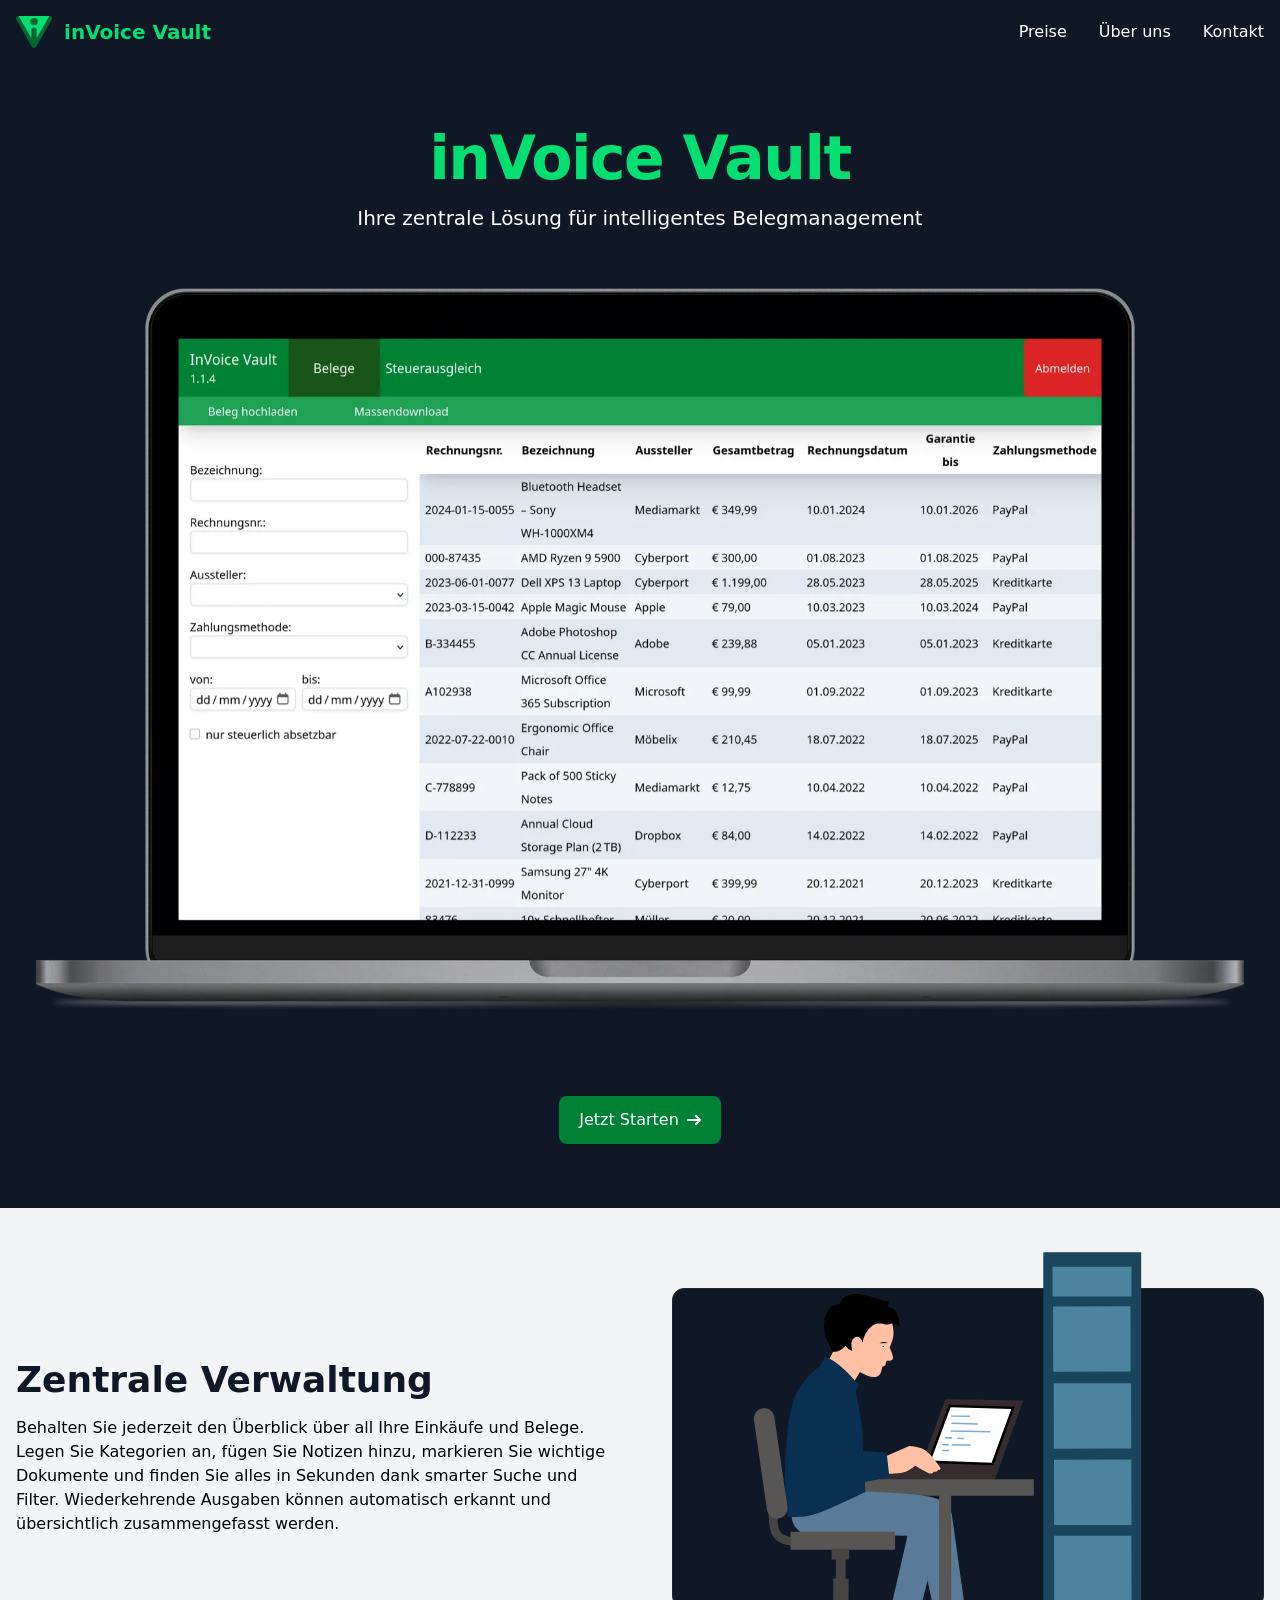
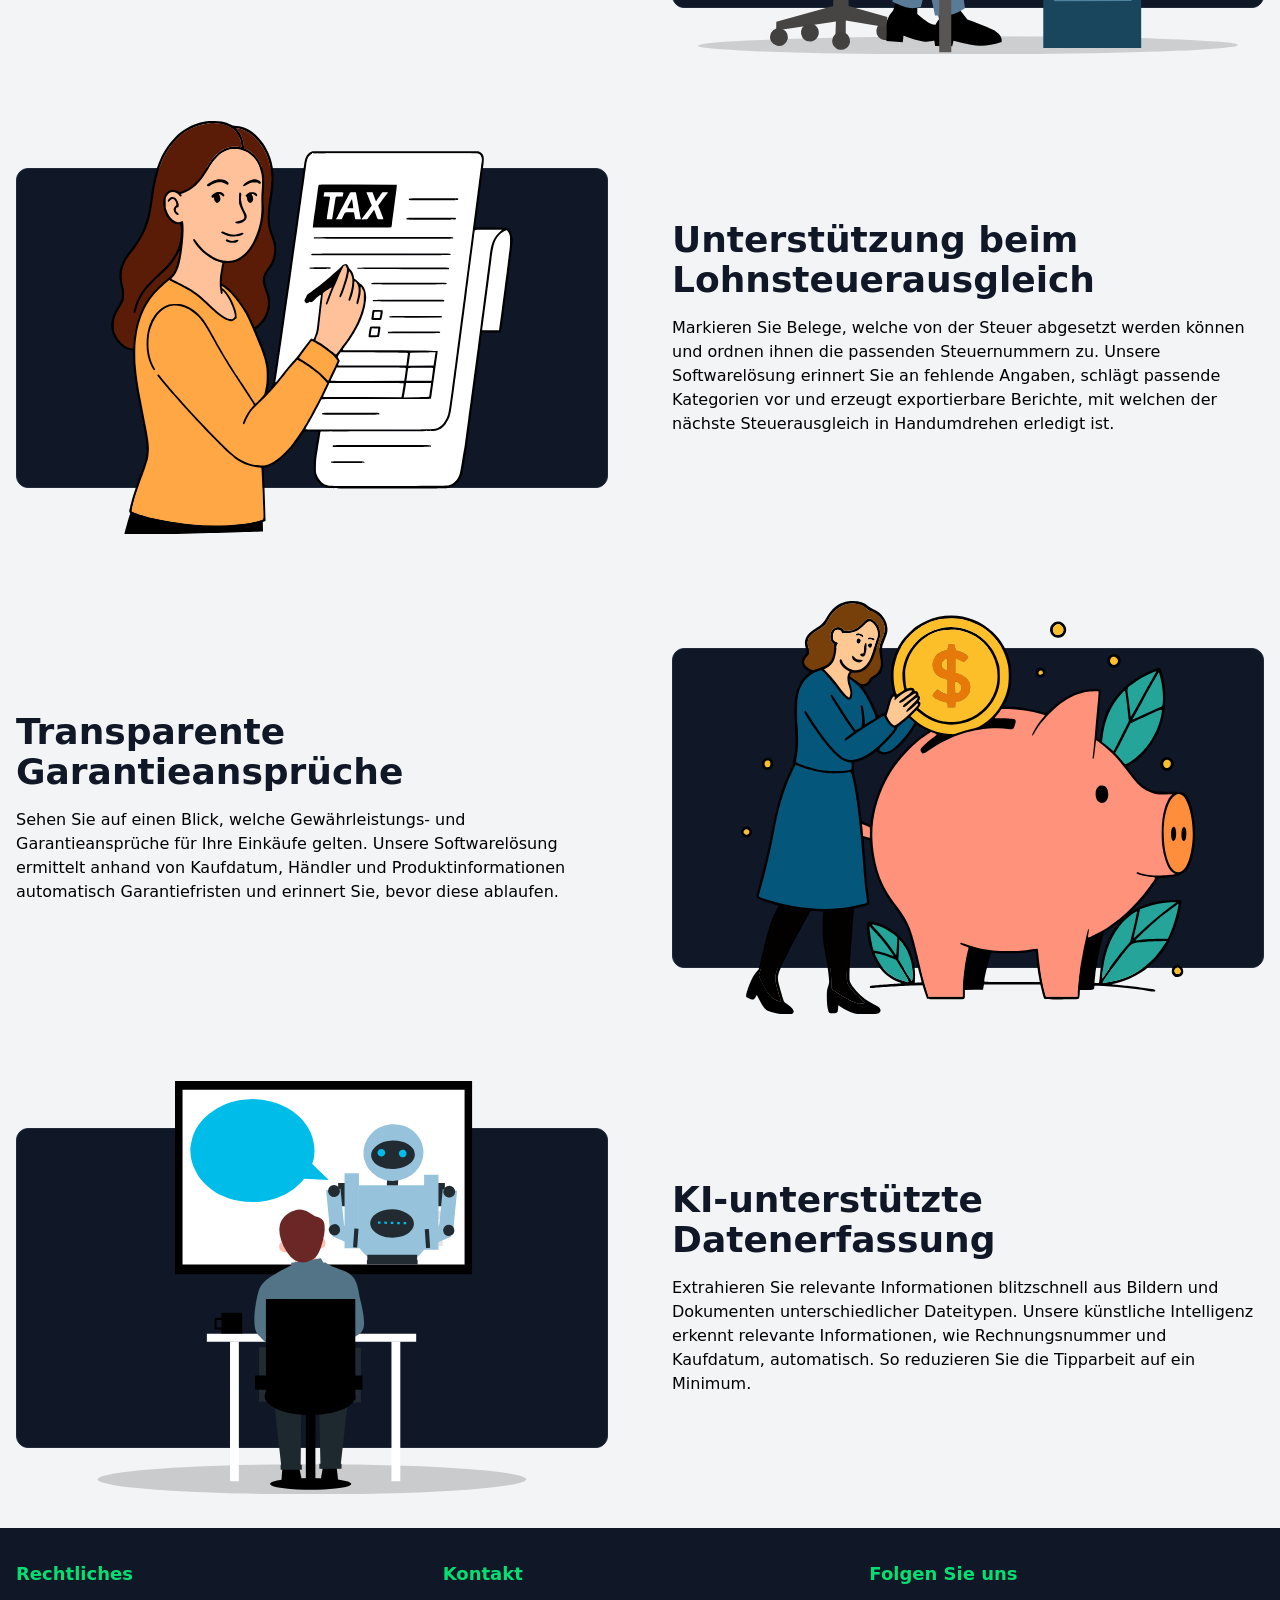
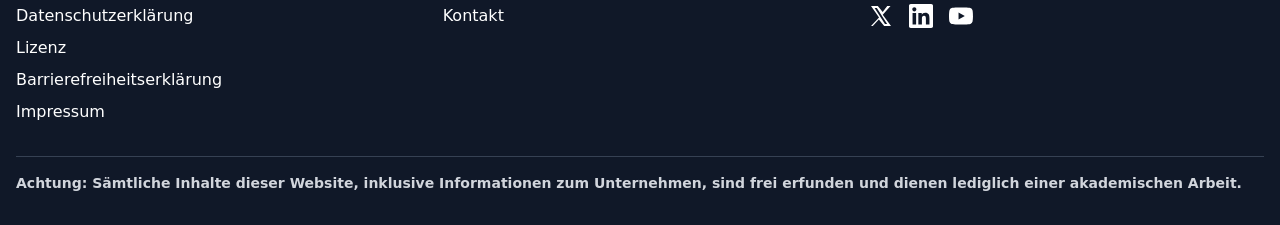
==== index.html @ 344c6987 "initial commit" ====
<!DOCTYPE html><html lang="de" data-astro-cid-sckkx6r4> <head><meta charset="UTF-8"><meta name="viewport" content="width=device-width"><link rel="icon" type="image/svg+xml" href="/favicon.svg"><meta name="generator" content="Astro v5.16.3"><title>InVoice Vault - Intelligenter Belegmanager</title><link rel="stylesheet" href="/_astro/checkout-successful.BEvYBNXN.css"></head> <body class="bg-gray-900" data-astro-cid-sckkx6r4> <header class="bg-gray-900 text-white sticky top-0 z-10 w-full"> <div class="mx-auto max-w-screen-xl px-4 py-4"> <nav class="flex items-center justify-between relative"> <a href="/" class="flex items-center space-x-3"> <img src="/_astro/logo.DKJDBMwz.svg" alt="Logo von InVoice Vault" class="h-8 w-auto"> <span class="sr-only">Startseite</span> <span class="text-green-400 font-bold text-xl">inVoice Vault</span> </a> <ul class="hidden md:flex items-center space-x-8"> <li> <a class="relative text-white transition-colors duration-300
          after:content-[''] after:absolute after:w-0 after:h-0.5 after:-bottom-0.5
          after:left-0 after:bg-green-500 after:transition-all after:duration-300
          hover:after:w-full focus:after:w-full" href="/pricing"> Preise </a> </li> <li> <a class="relative text-white transition-colors duration-300
          after:content-[''] after:absolute after:w-0 after:h-0.5 after:-bottom-0.5
          after:left-0 after:bg-green-500 after:transition-all after:duration-300
          hover:after:w-full focus:after:w-full" href="/about"> Über uns </a> </li> <li> <a class="relative text-white transition-colors duration-300
          after:content-[''] after:absolute after:w-0 after:h-0.5 after:-bottom-0.5
          after:left-0 after:bg-green-500 after:transition-all after:duration-300
          hover:after:w-full focus:after:w-full" href="/contact"> Kontakt </a> </li> </ul> <div class="md:hidden"> <details> <summary class="list-none bg-gray-950 cursor-pointer select-none rounded border border-gray-700 px-3 py-2 text-sm">
Menü
</summary> <ul class="absolute right-0 mt-2 w-full rounded border border-gray-700 bg-gray-800 p-2 shadow-lg"> <li><a href="/pricing" class="block rounded px-3 py-4 hover:bg-gray-700">Preise</a></li> <li><a href="/about" class="block rounded px-3 py-4 hover:bg-gray-700">Über uns</a></li> <li><a href="/contact" class="block rounded px-3 py-4 hover:bg-gray-700">Kontakt</a></li> </ul> </details> </div> </nav> </div> </header> <main data-astro-cid-sckkx6r4>  <section class="bg-gray-900"> <div class="py-8 px-4 mx-auto max-w-screen-xl text-center lg:py-16"> <header> <h1 class="mb-4 text-6xl font-extrabold tracking-tight leading-none text-green-400">
inVoice Vault
</h1> <small class="mb-8 text-lg font-normal text-white lg:text-xl sm:px-16 lg:px-48">
Ihre zentrale Lösung für intelligentes Belegmanagement
</small> </header> <div> <img src="/_astro/invoice_vault_mock.RBiTTMCY_22cE6R.webp" style="animation-fill-mode: forwards" alt="Notebook, auf dem die InVoice Vault Applikation ausgeführt wird" loading="lazy" decoding="async" fetchpriority="auto" width="1920" height="1221" class="mt-[30px] animate-[fadeInUpwards_1s_ease-out]"> </div> <div class="flex flex-col space-y-4 sm:flex-row sm:justify-center sm:space-y-0 sm:space-x-4 mt-10"> <a href="/pricing" class="flex justify-center items-center py-3 px-5 text-base font-medium text-center text-white rounded-lg bg-green-700 hover:bg-green-800 focus:ring-4 focus:ring-green-900"> Jetzt Starten <svg class="w-3.5 h-3.5 ml-2" aria-hidden="true" xmlns="http://www.w3.org/2000/svg" fill="none" viewBox="0 0 14 10"> <path stroke="currentColor" stroke-linecap="round" stroke-linejoin="round" stroke-width="2" d="M1 5h12m0 0L9 1m4 4L9 9"></path> </svg> </a> </div> </div> </section> <section id="verwaltung" class="bg-gray-100 bg-whiteborder-gray-800"> <div class="py-10 lg:py-20 px-4 mx-auto max-w-screen-xl"> <div class="grid gap-16 md:grid-cols-2 items-center"> <div> <h2 class="text-3xl md:text-4xl font-extrabold text-gray-900">Zentrale Verwaltung</h2> <p class="mt-4"> 
Behalten Sie jederzeit den Überblick über all Ihre Einkäufe und Belege. Legen Sie Kategorien an,
    fügen Sie Notizen hinzu, markieren Sie wichtige Dokumente und finden Sie alles in Sekunden dank
    smarter Suche und Filter. Wiederkehrende Ausgaben können automatisch erkannt und übersichtlich
    zusammengefasst werden.
  </p> </div> <div class="order-2 min-h-64 h-64 md:h-80 bg-gray-900 rounded-xl flex items-center justify-center border border-gray-800 relative md:order-1"> <svg width="794.04126" height="607.61841" viewBox="-32 634 794.04126 607.61841" id="svg47" sodipodi:docname="working_wo-bg.svg" inkscape:version="1.4.2 (ebf0e940d0, 2025-05-08)" xmlns:inkscape="http://www.inkscape.org/namespaces/inkscape" xmlns:sodipodi="http://sodipodi.sourceforge.net/DTD/sodipodi-0.dtd" xmlns:svg="http://www.w3.org/2000/svg" class="absolute h-[130%] max-w-full" slot="svg" aria-hidden="true">
  <defs id="defs47" />
  <sodipodi:namedview id="namedview47" pagecolor="#ffffff" bordercolor="#000000" borderopacity="0.25" inkscape:showpageshadow="2" inkscape:pageopacity="0.0" inkscape:pagecheckerboard="0" inkscape:deskcolor="#d1d1d1" inkscape:zoom="0.7210591" inkscape:cx="307.88045" inkscape:cy="574.84886" inkscape:window-width="2560" inkscape:window-height="1362" inkscape:window-x="0" inkscape:window-y="0" inkscape:window-maximized="1" inkscape:current-layer="svg47" />
  <g fill-opacity="0.15294" id="g2" transform="translate(-198.38872,-97.77)">
    <path d="m 960.43,1325.6 -3.6211,1.8079 q 0.2013,0.6725 -28.198,3.4283 -13.075,1.067 -31.051,2.033 -35.952,1.9318 -91.508,3.4593 -55.94,1.527 -120.71,2.2992 -32.386,0.3862 -66.979,0.5837 -15.917,0.2167 -108.75,0.1681 -72.351,-0.2846 -131.83,-1.243 l -28.933,-0.5214 q -28.128,-0.5633 -53.037,-1.2951 -24.909,-0.7318 -46.599,-1.6321 -96.854,-4.3665 -80.449,-9.2404 7.2099,-2.4255 35.705,-4.5052 14.248,-1.0399 33.817,-1.9934 6.774,-0.5418 70.05,-2.6441 105.16,-3.1195 255.1,-3.4504 74.972,-0.039 138.75,0.65 31.889,0.3444 60.979,0.8707 16.294,0.1495 80.975,1.9883 24.893,0.7993 44.464,1.6995 13.111,0.3869 46.742,2.9275 23.18,2.103 25.075,4.6096" id="path2" />
  </g>
  <g fill="#434040" id="g3" transform="translate(-198.38872,-97.77)">
    <path d="m 454.96,1306 -0.23526,1.7705 q -0.11695,1.5015 -2.0755,4.907 -1.6816,2.2158 -3.4616,3.3665 -1.758,1.2336 -3.8402,1.7783 -1.0411,0.2725 -2.1632,0.3728 -2.8762,0.1 -3.5487,-0.087 -1.1498,-0.2241 -2.1993,-0.5998 -2.536,-1.0723 -2.9228,-1.4685 -1.7981,-1.2063 -3.195,-3.0188 -3.0011,-4.4759 -2.5603,-8.8819 0.23922,-2.4248 1.1422,-4.4379 0.45151,-1.0067 1.069,-1.9105 0.20498,-0.5163 2.2257,-2.4799 0.40595,-0.5125 2.8555,-1.9405 1.0043,-0.5053 2.0786,-0.8213 2.1486,-0.6323 4.5771,-0.5085 2.4724,0.2336 4.5272,1.1257 2.0302,1.0674 2.4906,1.4153 1.2158,0.9922 2.2659,2.1734 1.4453,1.8315 2.1926,3.861 0.29587,0.4763 0.72834,3.156 0.11187,1.0892 0.0493,2.2278" id="path3" />
  </g>
  <g fill="#474444" id="g4" transform="translate(-198.38872,-97.77)">
    <path d="m 366.61,1268 -84.926,23.366 -0.29693,12.864 87.899,-13.151 -0.73912,19.733 15.152,-0.302 0.0881,-21.106 59.333,10.036 1.8032,-15.129 -61.187,-17.116 -17.127,0.8042" id="path4" />
  </g>
  <path d="m 352.97128,1176.03 11.148,14.356 q 34.72,12.333 42.239,17.777 9.6411,6.272 8.1438,15.272 -19.48,6.0935 -31.484,5.4402 -11.6,0.01 -39.329,-7.3787 l -1.8302,8.1104 -25.131,-0.2615 -1.633,-10.221 q 0.2898,-10.577 0.69865,-13.441 0.7077,-9.6912 6.7014,-15.636 l -1.2132,-6.773 31.689,-7.2451" id="path5" />
  <path d="m 258.93128,1164.53 -3.9112,12.502 q -6.9286,7.0214 -8.8392,14.576 -0.61826,2.8054 -0.76559,5.968 -0.22666,3.9211 0.17114,11.591 l -0.6275,12.855 24.159,1.5988 1.1226,-9.2837 q 20.227,7.5159 28.897,8.2334 8.4805,1.3013 23.897,-2.2995 l -0.61296,-22.596 q -7.1789,1.5144 -13.012,-1.4412 -6.0196,-2.9827 -17.222,-12.664 l -1.699,-1.4365 0.0339,-11.346 -31.59,-6.2581" id="path6" />
  <g fill="#342c2e" id="g7" transform="translate(-198.38872,-97.77)">
    <path d="m 499.97,1047.7 30.153,-83.314 114.42,1.7559 -42.888,119.87 -106.33,3.8803 -71.122,-6.8571 75.768,-35.334" id="path7" />
  </g>
  <path d="m 305.30128,960.13 31.424,-85.262 97.164,2.906 q -15.741,42.9 -31.482,85.801 l -97.107,-3.4451" id="path8" />
  <g fill="#ffffff" id="g9" transform="translate(-198.38872,-97.77)">
    <path d="m 508.93,1054.5 28.866,-78.317 89.251,2.6693 -28.918,78.813 -89.199,-3.1648" id="path9" />
  </g>
  <g fill="#7ba9d4" id="g17" transform="translate(-198.38872,-97.77)">
    <path d="m 540.68,989.29 -1.0917,-1.3859 26.237,0.2017 c 0.6239,0.005 1.1259,0.5145 1.1211,1.1385 -0.005,0.62391 -0.5145,1.1259 -1.1386,1.1211 l -26.237,-0.20163 c -0.34313,-0.003 -0.6665,-0.16113 -0.8788,-0.43067 -0.2124,-0.26965 -0.29075,-0.6211 -0.21287,-0.9553 v -1.4e-4 c 0.14137,-0.60766 0.74877,-0.98572 1.3566,-0.84426 0.6078,0.1414 0.9857,0.7488 0.84424,1.3566 z" id="path10" />
    <path d="m 539.88,998.67 37.328,0.9496 c 0.6239,0.0159 1.1167,0.5344 1.1007,1.1582 -0.0158,0.6239 -0.53445,1.1167 -1.1581,1.1008 l -37.328,-0.9497 c -0.6238,-0.016 -1.1166,-0.5344 -1.1007,-1.1582 0.0159,-0.6238 0.5344,-1.1166 1.1582,-1.1007 z" id="path11" />
    <path d="m 539.46,1012 -0.5673,-2.0945 56.557,1.0294 c 0.62405,0.011 1.1205,0.5263 1.1092,1.1502 -0.0114,0.624 -0.52636,1.1206 -1.1502,1.1091 l -56.557,-1.0294 c -0.5026,-0.01 -0.9386,-0.3491 -1.07,-0.8342 -0.13147,-0.4852 0.0735,-0.9988 0.50267,-1.2604 0.533,-0.3246 1.2282,-0.1558 1.5528,0.3772 0.32471,0.5328 0.15589,1.228 -0.37705,1.5526 z" id="path12" />
    <path d="m 531.26,1022 h -1.5e-4 l -0.57175,-2.0945 8.0877,0.1166 c 0.6239,0.01 1.1225,0.5221 1.1134,1.146 -0.009,0.624 -0.52209,1.1225 -1.146,1.1135 l -8.0876,-0.1166 c -0.5033,-0.01 -0.94116,-0.3465 -1.0737,-0.8321 -0.1326,-0.4856 0.0721,-1.0004 0.5018,-1.2623 l 10e-5,-2e-4 c 0.53286,-0.3247 1.228,-0.156 1.5528,0.3767 0.32484,0.5329 0.15624,1.228 -0.37656,1.5529 z" id="path13" />
    <path d="m 549.02,1022.8 -0.5718,-2.0945 8.0877,0.1166 c 0.6239,0.01 1.1224,0.5221 1.1134,1.146 -0.009,0.624 -0.52206,1.1226 -1.146,1.1135 l -8.0877,-0.1166 c -0.5033,-0.01 -0.941,-0.3465 -1.0737,-0.8321 -0.1326,-0.4856 0.0721,-1.0004 0.50194,-1.2624 v -10e-5 c 0.53286,-0.3248 1.2281,-0.1562 1.5529,0.3767 0.3248,0.5328 0.1561,1.228 -0.3767,1.5529 z" id="path14" />
    <path d="m 527.05,1032.2 -0.5718,-2.0945 8.0876,0.1167 c 0.6239,0.01 1.1224,0.522 1.1134,1.146 -0.009,0.624 -0.52195,1.1224 -1.146,1.1135 l -8.0876,-0.1167 c -0.5033,-0.01 -0.94115,-0.3465 -1.0737,-0.8321 -0.13247,-0.4855 0.0721,-1.0004 0.50193,-1.2623 0.53284,-0.3248 1.228,-0.1562 1.5529,0.3767 0.3248,0.5328 0.1561,1.228 -0.3767,1.5527 z" id="path15" />
    <path d="m 541.49,1031.7 v 10e-5 l -1.0918,-1.3859 26.237,0.2016 c 0.62404,0 1.126,0.5145 1.1212,1.1385 -0.005,0.624 -0.51455,1.1259 -1.1386,1.1213 l -26.237,-0.2018 c -0.34315,0 -0.6665,-0.1611 -0.8789,-0.4307 -0.2123,-0.2696 -0.29067,-0.6209 -0.2129,-0.9553 v -10e-5 c 0.1415,-0.6077 0.7489,-0.9857 1.3567,-0.8442 0.60765,0.1413 0.9857,0.7487 0.8442,1.3565 z" id="path16" />
    <path d="m 527.16,1040.7 -0.5719,-2.0945 8.0878,0.1166 c 0.6239,0.01 1.1224,0.5221 1.1134,1.1461 -0.009,0.6239 -0.5221,1.1223 -1.146,1.1134 l -8.0877,-0.1166 c -0.50343,-0.01 -0.94113,-0.3465 -1.0737,-0.8321 -0.13256,-0.4856 0.0721,-1.0004 0.50196,-1.2624 0.53274,-0.3248 1.228,-0.1562 1.5527,0.3768 0.3248,0.5327 0.15624,1.228 -0.3766,1.5527 z" id="path17" />
  </g>
  <g fill="#ffc0a4" id="g18" transform="translate(-198.38872,-97.77)">
    <path d="m 441.82,1048.5 35.248,-15.572 q 14.459,1.1698 20.296,4.6238 8.1097,4.4475 14.931,13.143 6.7879,8.4551 10.997,15.423 -1.1154,2.9902 -3.9206,1.8879 -0.7257,1.9756 -1.9171,2.3846 -1.0436,0.5119 -4.788,0.3781 -0.75079,2.2874 -2.0513,2.7517 -2.5298,0.6634 -6.4443,-1.2585 -3.8415,-1.5249 -18.312,-10.111 -10.368,8.2348 -17.982,9.9309 -7.1807,2.1281 -26.403,1.5419 l 0.34697,-25.123" id="path18" />
  </g>
  <path d="m 167.79128,800.17 -1.1023,-2.0798 q -10.153,-18.798 -12.013,-27.947 -2.6268,-10.955 0.0125,-22.373 2.7508,-10.554 6.6673,-14.454 3.979,-4.9037 15.39,-6.6164 0.58866,-6.3535 8.7499,-11.413 6.7507,-4.2709 18.532,-3.3912 12.476,1.3607 36.267,9.4286 l 8.2732,0.77673 -1.6074,7.9658 q 9.9073,3.3482 13.726,10.531 2.8983,6.1867 4.13,19.176 l -6.9886,-4.2798 -41.003,50.443 -49.033,-5.7674" id="path19" />
  <g fill="#ffc0a4" id="g20" transform="translate(-198.38872,-97.77)">
    <path d="m 394.57,940.76 10.047,-16.36 q 16.421,9.9248 25.224,6.3694 2.5075,-0.7613 4.3589,-3.5449 1.5654,-2.1373 3.272,-10.459 3.4027,-1.18 4.4028,-2.4256 0.72009,-1.044 0.47836,-2.8782 l 1.5581,-3.6907 q 7.4663,0.0968 8.4666,-1.8956 2.7258,-2.3419 -4.12,-17.426 4.9862,-11.925 5.4608,-17.865 0.83475,-5.9433 -1.5329,-17.783 -4.8674,1.8662 -7.3046,1.8598 -2.4309,0.0758 -6.2773,-1.4218 -4.6033,-0.28455 -7.3516,-0.0408 -5.1534,0.52883 -8.1615,2.649 -6.238,4.7002 -10.138,11.996 -3.9583,6.8934 -4.4125,13.219 -4.6083,-12.322 -12.931,-6.5204 -5.7667,3.5527 -2.4185,18.963 -6.6573,-2.7794 -9.7116,-7.7577 -5.5795,5.5928 -8.7009,7.0222 -3.0622,1.6734 -9.8501,2.2864 l -5.9196,11.464 35.56,34.239" id="path20" />
  </g>
  <g fill="#585654" id="g21" transform="translate(-198.38872,-97.77)">
    <path d="m 401.55,1081.8 258.49,8e-4 q 0,12.118 -10e-5,24.235 -129.25,5e-4 -258.49,10e-4 7e-5,-12.118 7e-5,-24.237" id="path21" />
  </g>
  <g fill="#434040" id="g24" transform="translate(-198.38872,-97.77)">
    <path d="m 298.7,1314.8 -0.2353,1.7708 q -1.2003,5.3193 -5.5372,8.2732 -4.3653,2.9494 -9.9574,1.9746 -5.3194,-1.2002 -8.2733,-5.5369 -0.94568,-1.4014 -1.5118,-3.0183 l -0.45654,-1.6541 q -0.35438,-1.6997 -0.24152,-3.5146 0.50281,-5.5603 4.4417,-9.0178 3.9388,-3.4578 9.5174,-3.2361 5.5603,0.5032 9.018,4.4419 3.4577,3.9389 3.2359,9.5173" id="path22" />
    <path d="m 344.09,1308.1 -0.2353,1.7708 q -0.26675,1.1821 -0.68835,2.2473 -1.1896,2.561 -1.6134,2.9328 -1.3079,1.7803 -3.2354,3.0933 -1.9401,1.3108 -4.1226,1.8464 -1.0912,0.2678 -2.243,0.3418 -2.9325,0.016 -3.5917,-0.2138 -2.3642,-0.5335 -4.2611,-1.6863 -0.94846,-0.5764 -1.7801,-1.3079 -1.9769,-1.9641 -2.2321,-2.5427 -2.9089,-4.646 -2.0558,-9.3965 0.39316,-2.3674 1.465,-4.3193 0.53595,-0.9761 1.2416,-1.8482 0.25785,-0.5107 2.4764,-2.3635 3.6632,-2.7102 8.6219,-2.5132 2.4712,0.2236 4.5272,1.1257 2.4791,1.2764 2.8502,1.7354 0.87223,0.7056 1.6406,1.5808 0.49773,0.387 1.8963,2.8079 0.4958,0.9968 0.8099,2.0744 0.62827,2.1556 0.5297,4.6348" id="path23" />
    <path d="m 390.02,1320.4 -0.2353,1.7708 q -0.3389,2.0415 -2.0755,4.907 -1.2915,1.8437 -3.4616,3.3664 -3.9556,2.7752 -9.5521,2.0645 -5.1742,-1.0091 -8.3171,-5.0872 -1.1886,-1.842 -1.4685,-2.6096 -0.46067,-1.0376 -0.7355,-2.0806 -0.54975,-2.0854 -0.35633,-4.1916 0.53827,-5.4556 4.437,-8.8284 4.047,-3.5488 9.5111,-3.2705 1.9657,0.1028 4.5272,1.126 2.2839,1.2006 2.5812,1.4909 1.3246,1.1123 2.1754,2.0974 3.2519,4.1209 2.9702,9.2449" id="path24" />
  </g>
  <g fill="#474444" id="g25" transform="translate(-198.38872,-97.77)">
    <path d="m 316.46,1173.5 v 2e-4 c 0,1.773 -0.74524,3.4639 -2.0536,4.6604 -1.3084,1.1961 -3.0593,1.7874 -4.8251,1.6292 -10.888,-0.9758 -26.922,-1.9055 -34.227,-16.611 -6.3825,-12.85 -5.1877,-35.961 -4.3311,-56.007 0.14893,-3.4843 3.0943,-6.1884 6.5787,-6.0393 3.4845,0.1489 6.1885,3.0943 6.0396,6.5784 -0.93458,21.873 -1.5308,40.679 3.0241,49.85 3.6331,7.3145 11.265,8.5049 24.043,9.6501 l -6.8786,6.2896 c 0,-3.4876 2.8273,-6.3149 6.315,-6.3149 3.4876,2e-4 6.3149,2.8273 6.3149,6.3149 z" id="path25" />
  </g>
  <g fill="#597b98" id="g26" transform="translate(-198.38872,-97.77)">
    <path d="m 558.94,1271.6 -1.2899,0.8791 q -8.1493,5.9043 -16.349,7.9058 -7.1068,1.9275 -26.347,1.6831 l -11.003,-51.306 -9.8462,39.031 q -10.711,2.6582 -17.861,1.1131 -6.8294,-1.0323 -24.076,-8.8457 l 22.297,-97.072 -155.11,-3.3023 q -16.991,-12.774 -14.755,-26.98 47.854,-9.1865 103.6,-34.9 52.278,1.8572 78.344,4.6887 27.864,3.3208 38.322,9.2595 11.658,5.0188 14.745,20.133 l 19.326,137.71" id="path26" />
  </g>
  <g fill="#093050" id="g27" transform="translate(-198.38872,-97.77)">
    <path d="m 412.68,1100.8 -0.83544,-14.713 36.003,-7.3828 -4.0667,-36.015 -34.776,-2.397 q -0.11188,-24.758 -2.0804,-39.6 -1.6272,-14.402 -8.7065,-48.13 l 4.7947,-8.6096 q -25.741,-32.07 -48.417,-42.153 l -8.2909,12.801 q -18.555,15.376 -28.449,29.563 -8.8254,13.251 -12.605,27.583 -6.3189,22.267 -9.015,60.379 -3.3014,49.413 -1.5666,75.813 1.1044,16.993 4.8149,29.277 11.803,0.5307 17.627,0.042 12.979,-0.5957 30.344,-7.2495 14.031,-5.0948 65.224,-29.21" id="path27" />
  </g>
  <path d="m 203.20128,958.03 v 2e-4 l -2e-5,3e-4 2e-5,-5e-4" id="path28" />
  <g fill="#585654" id="g29" transform="translate(-198.38872,-97.77)">
    <path d="m 302.67,1159.2 153.49,4e-4 q 0,13.125 0,26.25 -76.744,3e-4 -153.49,3e-4 0,-13.126 0,-26.251" id="path29" />
  </g>
  <g fill="#474444" id="g32" transform="translate(-198.38872,-97.77)">
    <path d="m 362.89,1183.9 12.909,-0.011 12.909,-0.011 q 0.007,8.0388 0.0133,16.078 l -25.817,0.021 -0.0133,-16.078" id="path30" />
    <path d="m 369.34,1197.6 14.239,0.026 q -0.0308,16.531 -0.0617,33.062 -7.1194,-0.013 -14.239,-0.026 0.0309,-16.531 0.0617,-33.062" id="path31" />
    <path d="m 365.35,1228 11.305,0.016 11.305,0.016 q -0.0382,28.085 -0.0764,56.17 -11.305,-0.015 -22.609,-0.03 0.0383,-28.086 0.0765,-56.172" id="path32" />
  </g>
  <path d="m 161.37128,1118.83 h 3e-5 -3e-5" id="path33" />
  <g fill="#585654" id="g34" transform="translate(-198.38872,-97.77)">
    <path d="m 279.01,992.89 v 2.4e-4 l -0.15776,-2.1835 19.146,131.78996 c 1.2058,8.3 -4.5451,16.006 -12.845,17.212 -8.3,1.2058 -16.006,-4.5452 -17.212,-12.845 l -19.146,-131.78996 c -0.10504,-0.72302 -0.15777,-1.4528 -0.15777,-2.1834 v -2.4e-4 c 0,-8.3872 6.7991,-15.186 15.186,-15.186 8.3872,0 15.186,6.7992 15.186,15.186 z" id="path34" />
  </g>
  <g fill="#19465c" id="g36" transform="translate(-198.38872,-97.77)">
    <path d="m 674.07,748.37 143.89,10e-4 q 0,290.82 -2.6e-4,581.64 -71.944,2e-4 -143.89,7e-4 0,-290.82 0,-581.64" id="path36" />
  </g>
  <g fill="#4c849f" id="g42" transform="translate(-198.38872,-97.77)">
    <path d="m 687.63,769.7 116.11,10e-4 q 0,21.738 0,43.477 -58.056,3.6e-4 -116.11,7.6e-4 0,-21.739 0,-43.479" id="path37" />
    <path d="m 688.52,827.9 113.71,-0.25463 q 0.1079,48.025 0.21604,96.05 -56.856,0.1284 -113.71,0.25685 -0.10806,-48.026 -0.21606,-96.053" id="path38" />
    <path d="m 689.37,940.98 113.71,-0.25467 0.21604,96.04997 -113.71,0.2571 -0.21607,-96.05297" id="path39" />
    <path d="m 689.8,1053.3 113.71,-0.2546 q 0.10803,48.025 0.21594,96.05 -56.856,0.1287 -113.71,0.2571 -0.10791,-48.026 -0.21596,-96.052" id="path40" />
    <path d="m 689.9,1165.1 113.71,-0.2547 0.21606,96.05 -113.71,0.2573 -0.21605,-96.053" id="path41" />
    <path d="m 550.48,731.77 v 2.4e-4 l 1.5e-4,2.6e-4 -1.5e-4,-2.6e-4 v -2.4e-4 2.4e-4 l 1.5e-4,2.6e-4 q -1.5e-4,-2.6e-4 -1.5e-4,-5e-4" id="path42" />
  </g>
  <g fill="#585654" id="g43" transform="translate(-198.38872,-97.77)">
    <path d="m 520.84,1100.1 17.76,-0.018 q 0.1232,118.01 0.24635,236.01 -8.8798,0.01 -17.76,0.019 -0.12317,-118.01 -0.24627,-236.01" id="path43" />
  </g>
  <path d="m 233.95128,784.35 0.65564,-0.23045 q 1.9792,-0.7162 3.845,-1.2248 0.61793,-0.16175 1.2101,-0.27771 l 0.58475,-0.10134 0.56897,-0.0726 0.5516,-0.041 0.53309,-0.007 0.51564,0.0241 0.5001,0.0529 q 0.49204,0.0674 0.9591,0.18113 1.1737,0.27207 3.092,1.1167 l -13.016,0.58032" id="path44" />
  <g fill="#ffffff" id="g46" transform="translate(-198.38872,-97.77)">
    <path d="m 434.83,886.06 0.0339,0.01 0.034,0.01 -0.0679,-0.0191" id="path45" />
    <path d="m 434.76,886.85 0.38009,-0.13965 q 0.76204,-0.28272 1.5034,-0.52245 0.74134,-0.2399 1.4346,-0.3794 1.0575,-0.2075 1.8765,-0.0714 0.9128,0.11326 2.4477,0.848 -1.166,0.68165 -1.869,0.9298 -0.55816,0.20827 -1.1743,0.27943 -0.38584,0.032 -0.48331,0.0249 -0.34196,-0.002 -0.70264,-0.0475 -1.2499,-0.16025 -3.413,-0.92175" id="path46" />
  </g>
  <path d="m 241.44128,789.19 -0.0477,0.14195 q -0.18412,0.41809 -0.58808,0.59155 -0.40625,0.1725 -0.85048,0.003 -0.41813,-0.18406 -0.59144,-0.58801 -0.0554,-0.13035 -0.076,-0.27235 l -0.011,-0.1434 q -0.002,-0.1454 0.0366,-0.29274 0.1305,-0.44922 0.5098,-0.67041 0.37933,-0.22105 0.83456,-0.11341 0.4491,0.1305 0.67023,0.50976 0.22116,0.3794 0.11346,0.8345" id="path47" />
</svg> </div> </div> </div> </section> <section id="lohnsteuerausgleich" class="bg-gray-100 bg-whiteborder-gray-800"> <div class="py-10 lg:py-20 px-4 mx-auto max-w-screen-xl"> <div class="grid gap-16 md:grid-cols-2 items-center"> <div> <h2 class="text-3xl md:text-4xl font-extrabold text-gray-900">Unterstützung beim Lohnsteuerausgleich</h2> <p class="mt-4"> 
Markieren Sie Belege, welche von der Steuer abgesetzt werden können und ordnen ihnen die passenden Steuernummern zu. Unsere Softwarelösung
    erinnert Sie an fehlende Angaben, schlägt passende Kategorien vor und erzeugt exportierbare Berichte,
    mit welchen der nächste Steuerausgleich in Handumdrehen erledigt ist.
  </p> </div> <div class="order-2 min-h-64 h-64 md:h-80 bg-gray-900 rounded-xl flex items-center justify-center border border-gray-800 relative md:-order-1"> <svg width="851.8175" height="877.26239" viewBox="-30 479 851.8175 877.26239" id="svg48" sodipodi:docname="tax-declaration_wo-bg.svg" inkscape:version="1.4.2 (ebf0e940d0, 2025-05-08)" xmlns:inkscape="http://www.inkscape.org/namespaces/inkscape" xmlns:sodipodi="http://sodipodi.sourceforge.net/DTD/sodipodi-0.dtd" xmlns:svg="http://www.w3.org/2000/svg" class="absolute h-[130%] max-w-full" slot="svg" aria-hidden="true">
  <defs id="defs48" />
  <sodipodi:namedview id="namedview48" pagecolor="#ffffff" bordercolor="#000000" borderopacity="0.25" inkscape:showpageshadow="2" inkscape:pageopacity="0.0" inkscape:pagecheckerboard="0" inkscape:deskcolor="#d1d1d1" inkscape:zoom="0.36284926" inkscape:cx="1606.7278" inkscape:cy="-128.15239" inkscape:window-width="2560" inkscape:window-height="1362" inkscape:window-x="0" inkscape:window-y="0" inkscape:window-maximized="1" inkscape:current-layer="svg48" />
  <path d="m 175.46902,479.14296 c -4.1348,0.63116 -14.086,2.5242 -16.118,3.085 -5.8165,1.6825 -12.054,3.6456 -13.315,4.2063 -17.87,7.7807 -28.802,15.14 -41.415,27.966 -22.493997,22.779 -36.646997,51.793 -44.842997,91.88 -3.2223,15.839 -4.2728,22.006 -6.2337,36.092 -2.8013,20.043 -4.132,28.243 -6.1635,36.793 -1.7513,7.3586 -5.4643,19.903 -6.1651,20.604 -0.35034,0.42065 -0.63062,1.1214 -0.63056,1.6822 10e-5,1.1913 -1.0509,3.6441 -5.8155,13.456 -6.306,12.966 -12.963,23.198 -27.1869998,41.771 -4.6248,6.0272 -9.6698,14.017 -13.313,20.955 -0.63065,1.1213 -1.9619,4.2751 -2.9428,7.0084 -5.3948002,14.437 -5.3935002,27.122 -0.0652,49.757 1.8229,7.9191 2.0339,15.698 0.56274,21.235 -1.4012,5.0459 -3.1528002,8.7602 -9.3189002,19.063 -2.1722,3.6442 -4.6946,8.2 -5.5354,10.162 -0.91089,1.8925 -1.8918,3.9948 -2.1721,4.5555 -0.35037,0.6305 -0.84074,2.1725 -1.121,3.5043 -0.28017,1.3313 -0.77062,2.7332 -1.0509,3.1536 -0.84087,1.1213 -2.3118,9.3911 -2.5916,14.998 -0.27984,4.7657 1.1929,15.488 2.5948,18.291 0.28041,0.5605 1.6122,3.4338 2.874,6.3068 6.8694,15.207 22.9190002,28.661 35.674,29.991 l 4.5553,0.49 0.14066,5.2566 c 1.3353,38.89504 4.7718,65.03404 15.99,120.54004 1.1919,5.7466 2.454,12.404 4.207,22.075 0.63107,3.4341 1.6127,8.6902 2.1737,11.563 6.2403,32.097 6.8715,37.353 6.3825,52.911 -0.20953,6.938 -0.76956,13.876 -1.1899,15.418 -0.49042,1.542 -1.4712,4.9759 -2.2418,7.709 -1.4012,4.9058 -3.0125,9.9514 -4.0635,12.614 -0.28027,0.7713 -1.7516,4.6958 -3.1527,8.7608 -1.4013,4.0647 -2.8726,7.9895 -3.223,8.7602 -1.4013,3.2241 -13.171,38.406 -15.343,45.905 -0.8407,2.8735 -1.7514,6.0271 -2.1018,7.0083 -0.35028,0.9809 -0.84063,3.0134 -1.1208,4.5551 -0.28018,1.542 -0.7005,3.0835 -0.98077,3.5042 -0.35034,0.3506 -0.77067,2.2427 -1.0508,4.2051 -0.2801198,1.8923 -0.7704698,3.9948 -1.0507998,4.5554 -0.28025,0.5605 -0.70057,2.3828 -0.98072,3.9946 -0.35016,2.4529 -0.1398,3.2239 0.98154,4.2749 1.4017998,1.3313 1.4017998,1.9619 5.2e-4,5.396 -0.70066,1.6819 -4.2736,13.666 -6.5854,22.426 -0.63047,2.3128 -1.4712,5.1162 -1.82149999,6.3074 -0.35023,1.1218 -1.6112,6.0974 -2.80210001,11.003 -1.1208,4.9058 294.1904168,-4.9337 294.1904168,-4.9337 -0.21118,-9.1104 -0.49225,-16.96 -0.56244,-17.31 -0.49078,-2.1724 0.20996,-3.1536 2.7328,-3.9248 1.5418,-0.4908 2.9432,-1.1914 3.0834,-1.6121 0.4904,-1.5417 -3.4445,-108.48 -4.0754,-110.52 -0.49073,-1.4717 0.98089,-2.3828 4.9754,-2.9439 1.5419,-0.28 5.3261,-1.4719 8.4095,-2.7339 21.304,-8.5517 41.976,-28.597 66.501,-64.551 l 5.6058,-8.2 h 30.485 l -0.42023,3.0137 c -0.21002,1.6118 -0.63027,4.345 -1.0507,6.0969 -0.35015,1.7525 -1.1205,6.4478 -1.7508,10.513 -0.6305,4.0645 -1.5409,10.162 -2.1012,13.666 -4.4825,27.963 -4.6225,29.645 -4.2707,43.731 0.21133,11.213 0.49188,13.526 1.7536,16.609 5.6079,13.735 14.229,21.864 26.914,25.437 5.1863,1.4714 5.6068,1.4714 129.16,1.4594 123.55,-0.012 123.97,-0.012 129.16,-1.4838 5.4662,-1.5425 8.6898,-3.0848 12.754,-6.0984 7.2178,-5.4671 13.174,-14.648 15.696,-24.32 0.56044,-2.3127 2.3115,-12.264 3.9226,-22.075 1.5406,-9.8115 3.2916,-20.534 3.852,-23.828 0.56045,-3.2241 1.5408,-9.6714 2.101,-14.367 0.5603,-4.6257 1.5407,-11.914 2.101,-16.119 0.63013,-4.2747 1.5405,-11.493 2.1008,-16.119 0.56018,-4.6255 1.3304,-10.653 1.7507,-13.316 1.4005,-10.092 2.2409,-16.329 3.1512,-23.477 0.56025,-4.065 1.4706,-11.003 2.101,-15.418 0.63025,-4.4155 1.6108,-11.353 2.171,-15.418 0.98028,-7.2888 2.0309,-14.998 4.1316,-31.186 0.63026,-4.6257 1.5406,-11.704 2.1009,-15.769 0.5603,-4.0645 1.4708,-11.002 2.0309,-15.418 0.63023,-4.41534 1.5407,-11.70404 2.1709,-16.11904 0.63026,-4.415 1.5406,-11.564 2.1009,-15.768 0.56016,-4.2751 1.4705,-11.354 2.0307,-15.769 0.56016,-4.415 1.5407,-11.844 2.1009,-16.469 0.63023,-4.6255 1.2605,-9.2508 1.5408,-10.372 l 0.4201,-1.8921 h 18.992 c 10.512,-0.001 19.412,-0.2825 19.833,-0.5628 1.1913,-0.841 1.7517,-2.8735 2.8021,-11.354 1.3306,-10.372 3.2914,-25.299 6.1626,-46.814 1.8208,-13.316 3.2214,-23.758 4.2717,-31.817 1.7508,-14.087 3.0813,-23.898 4.2019,-32.098 0.63015,-4.4152 1.6806,-13.456 2.451,-19.973 0.77024,-6.5878 1.8204,-15.699 2.4507,-20.324 0.5603,-4.6252 1.5408,-12.545 2.1009,-17.52 0.5602,-5.0458 1.2605,-10.582 1.4706,-12.404 0.6301,-4.5553 -1.4734,-15.348 -4.0669,-20.884 -2.5936,-5.5362 -3.8552,-7.0077 -5.8174,-7.0074 -0.771,0 -1.8922,-0.42054 -2.3127,-0.91114 -0.7011,-0.63043 -8.55,-0.91009 -33.289,-1.048 -17.801,-0.0682 -32.728,-0.2769 -33.148,-0.4171 -0.56056,-0.2101 -0.56066,-1.5416 -0.14056,-4.415 0.63037,-4.1348 1.7508,-12.755 3.6413,-28.243 0.63036,-4.8357 1.2605,-9.391 1.4708,-10.162 0.21014,-0.77096 0.63034,-4.2751 0.9804,-7.7091 0.42024,-3.504 1.1203,-9.461 1.6806,-13.316 0.56033,-3.8546 1.4007,-10.302 1.8909,-14.367 0.49011,-4.0647 1.3305,-10.512 1.8207,-14.367 1.3306,-9.1108 2.0309,-14.367 5.5322,-42.96 1.7508,-14.647 -0.072,-20.604 -7.5711,-24.247 l -3.7845,-1.8919 -175.83,0.0874 -175.76,0.0168 -3.5741,1.6825 c -4.4849,2.0326 -7.4982,5.1864 -10.161,10.513 -2.102,4.3454 -2.7325,6.8682 -4.6234,20.394 -0.5603,4.2048 -1.5407,10.723 -2.0311,14.367 -0.49011,3.6445 -1.4707,10.092 -2.0308,14.367 -2.4512,17.38 -3.2215,22.777 -4.202,29.785 -0.5602,4.0646 -1.4006,9.8815 -1.8208,12.965 -0.42023,3.0837 -1.1905,8.9004 -1.7508,12.965 -0.5603,4.0647 -1.4007,9.7415 -1.7507,12.615 -0.42023,2.8734 -1.1906,8.55 -1.8209,12.615 -0.56031,4.0648 -1.4706,10.652 -2.0309,14.717 -0.98041,7.2181 -2.031,14.857 -4.2019,29.995 -1.0505,7.3587 -2.3111,16.189 -4.202,29.925 -0.5603,3.8545 -1.4708,10.442 -2.101,14.717 -1.3306,9.1806 -2.6611,18.852 -4.1319,29.785 -0.56018,4.4153 -1.4007,10.232 -1.8209,12.965 -0.77026,4.9756 -1.8208,12.755 -3.7816,26.631 -0.63037,4.205 -1.4709,9.88174 -1.8209,12.61504 -0.42022,2.6632 -1.2607,8.1996 -1.821,12.264 -0.56031,4.0649 -1.4706,10.512 -2.0309,14.367 -1.3307,9.5313 -2.9414,20.884 -4.272,30.136 -0.56032,4.2049 -1.5408,10.722 -2.031,14.367 -0.49018,3.6441 -1.4706,10.092 -2.0309,14.367 -0.6303,4.2049 -1.6108,10.863 -2.1711,14.717 -0.98047,6.6579 -1.8209,12.545 -4.2019,29.224 -1.821,12.545 -3.0114,20.95504 -4.5523,30.69604 -0.77038,5.186 -1.7509,11.493 -2.1011,14.016 -1.1906,8.1292 -3.1524,12.334 -7.7773,16.96 -0.70075,0.701 -2.1023,2.313 -3.1534,3.7146 -1.051,1.4016 -1.962,2.3828 -2.1022,2.2427 -0.14014,-0.1399 0.21002,-2.0322 0.7705,-4.1348 1.9616,-7.6389 2.8016,-16.469 2.8004,-29.644 -10e-4,-14.717 -1.5444,-27.05104 -4.5588,-36.09204 -0.35048,-0.981 -1.2618,-4.1343 -2.1032,-7.0078 -0.84125,-2.8733 -1.963,-6.2371 -2.5237,-7.4988 -0.56079,-1.1909 -0.98139,-2.5224 -0.98145,-2.9434 0,-0.4204 -0.28045,-1.3315 -0.63098,-2.0319 -0.35034,-0.6306 -1.6122,-3.8545 -2.8739,-7.148 -2.0329,-5.1858 -10.304,-25.158 -12.968,-31.185 -2.0328,-4.625 -1.9627,-4.9052 0.91034,-6.8676 9.3202,-6.0979 19.2,-18.433 23.264,-28.876 0.84082,-2.3125 1.8217,-4.8357 2.172,-5.6067 2.5224,-6.1674 3.5016,-25.229 1.6787,-33.28904 -0.70111,-2.8732 -1.5424,-5.5361 -1.8227,-5.9567 -0.35041,-0.35037 -0.63086,-1.1211 -0.63092,-1.7517 -7e-5,-0.56106 -0.49074,-1.9624 -1.0515,-3.0835 -0.56078,-1.0513 -1.0515,-2.3128 -1.0515,-2.6633 -7e-5,-0.42029 -0.42067,-1.6818 -0.98145,-2.8732 -2.3132,-5.2558 -3.5051,-10.372 -3.786,-16.609 -0.21074,-5.4662 -7.2e-4,-7.4286 1.1202,-10.722 1.4013,-3.8544 5.5354,-10.723 10.44,-17.171 8.5487,-11.284 12.472,-24.529 11.91,-40.438 -0.14063,-5.046 -0.63183,-10.652 -1.0524,-12.474 -0.77124,-3.2939 -4.3464,-14.016 -7.1505,-21.514 -4.5564,-12.264 -6.0294,-25.509 -4.9098,-43.029 0.41993,-5.8168 0.90992,-11.353 1.1201,-12.334 0.21021,-0.98105 1.0507,-6.3073 1.7509,-11.914 0.77032,-5.6066 1.8909,-13.456 2.4511,-17.521 4.6923,-32.518 2.307,-58.308 -7.7169,-82.694 -2.8039,-6.7278 -8.5515,-17.449 -11.075,-20.673 -0.35047,-0.42063 -1.542,-1.9623 -2.7335,-3.5039 -10.023,-13.314 -18.153,-20.672 -30.698,-27.959 -7.1487,-4.1342 -15.979,-6.7264 -24.599,-7.216 -6.868,-0.34979 -7.779,-0.56018 -13.666,-3.4326 -3.4341,-1.6817 -6.6579,-3.083 -7.1486,-3.083 -0.49055,0 -1.4717,-0.2801 -2.1726,-0.63036 -3.5042,-1.8919 -11.634,-3.0126 -22.917,-3.2216 -6.5176,-0.1395 -12.825,-0.0687 -14.016,0.0714 z m 24.319,5.5342 c 22.847,3.7119 37.354,14.853 43.664,33.635 1.6122,4.625 3.1551,15.277 2.3843,16.048 -0.35027,0.4206 -1.6819,0.35056 -3.2938,-0.1398 -3.294,-0.98065 -17.731,-1.1194 -20.744,-0.20825 -8.97,2.734 -11.703,3.8558 -16.398,6.5192 -7.5684,4.2056 -20.672,17.312 -26.979,26.984 -2.5926,3.9248 -4.6947,7.429 -4.6946,7.7794 0,0.42044 -0.28028,0.84088 -0.56055,0.98108 -0.2804,0.0703 -2.7327,3.855 -5.3956,8.2702 -13.734,22.988 -29.36,37.426 -47.09,43.525 -5.1158,1.7524 -6.3772,1.6825 -9.4609,-0.4196 -3.0837,-2.1022 -8.8306,-3.433 -12.754997,-3.0123 -11.563,1.3328 -19.341,13.808 -18.428,29.506 0.42108,6.868 1.7535,15.277 2.6646,16.188 0.3505,0.4208 0.63083,1.1916 0.63089,1.8223 1.3e-4,1.6118 4.6264,10.372 7.3598,13.875 3.2942,4.2045 7.99,8.1986 12.334997,10.441 3.0136,1.5415 4.6956,1.9618 8.4099,1.9615 l 4.6253,-4.4e-4 0.77161,6.6575 c 1.0519,8.1993 1.0523,11.423 0.0718,18.571 -1.4006,10.372 -2.8016,17.31 -4.0628,20.324 -0.35033,0.77096 -1.3312,3.2941 -2.1719,5.6069 -4.414,11.564 -12.191997,24.039 -21.511997,34.342 -3.4336,3.8547 -11.842,12.125 -18.57,18.363 -25.788,23.9 -35.598,35.604 -44.076,52.84501 -1.8918,3.7842 -3.4333,7.2884 -3.4332,7.8494 3e-5,0.4905 -0.28024,1.1913 -0.63058,1.5416 -1.0512,1.1214 -5.815,18.362 -5.5344,20.114 0.14029,1.2615 0.63083,1.6118 2.2427,1.6116 2.1726,0 1.7521,0.911 5.3951,-11.564 0.84067,-2.8733 1.7515,-5.5364 2.1018,-5.9571 0.3504,-0.3502 0.63064,-1.1214 0.63058,-1.752 -1.2e-4,-1.3318 5.6752,-13.106 8.8984,-18.57201 6.937,-11.494 19.97,-26.212 34.896,-39.318 6.587,-5.7473 21.933,-20.816 24.876,-24.461 5.885997,-7.1488 7.427597,-9.3216 11.000997,-15.559 4.134,-7.0786 6.0259,-10.723 6.7966,-13.106 0.98089,-2.8734 0.98113,-0.4906 0.0706,5.5363 -2.3813,15.278 -5.3236,25.72 -10.228,35.812 -3.223,6.658 -5.675597,9.321 -18.148997,19.554 -25.577,21.027 -42.605,42.33301 -52.554,65.88101 -0.84073,1.8922 -1.7516,4.1349 -2.1019,4.906 -0.35034,0.7709 -1.3312,3.434 -2.1019,5.9569 -0.84073,2.523 -1.7515,5.1863 -2.1018,5.9571 -3.5032,8.1298 -9.8072,42.54 -9.8062,53.262 2.1e-4,1.8921 -0.20978,4.6953 -0.48987,6.1672 l -0.42026,2.733 -3.2238,-0.49 c -1.752,-0.2803 -3.5040998,-0.7005 -3.9245998,-1.0511 -0.35047,-0.2802 -1.6119,-0.7006 -2.7332,-0.9809 -5.60659999,-1.3311 -17.4510002,-11.561 -22.4980002,-19.34 -1.6121,-2.5227 -3.9953,-7.2178 -5.3272,-10.511 -2.3132,-5.8167 -2.3833,-6.2373 -2.3843,-16.119 -9.8e-4,-10.232 0.69945,-14.366 3.5721,-20.814 0.56053,-1.1916 0.98091,-2.3833 0.98088,-2.6635 -1.1e-4,-0.981 4.8346,-10.092 8.0578,-15.068 3.7838002,-5.817 6.0960002,-10.302 7.9177002,-15.278 1.4713,-4.065 1.68,-20.60401 0.34801,-25.01901 -3.7155,-11.843 -5.1885,-25.299 -3.7878,-35.04 0.91048,-6.3777 4.2033,-16.329 7.28640001,-22.076 2.73259999,-5.1865 10.29999979,-16.19 14.57499979,-21.376 1.8919,-2.3128 5.3254,-6.8684 7.4976,-10.162 2.1722,-3.294 4.2043,-6.0975 4.4145,-6.3077 1.2614,-1.1214 10.51,-17.451 13.944,-24.74 8.6182,-18.222 12.821,-34.131 17.093,-64.967 3.2915,-23.478 7.0038,-44.012 9.8761,-53.964 0.49042,-1.752 1.4712,-5.1858 2.1017,-7.7089 1.8915,-6.9381 6.0251,-19.203 6.7258,-19.974 0.35028,-0.3504 0.63065,-1.0513 0.63065,-1.5418 -2.8e-4,-2.7332 11.421,-23.899 17.026,-31.608 4.2043,-5.747 11.911997,-14.508 17.587997,-19.975 5.676,-5.4667 15.837,-13.598 17.939,-14.368 0.56062,-0.21039 1.5417,-0.70099 2.1023,-1.1916 0.5606,-0.49073 2.9432,-1.8223 5.2558,-3.0142 11.983,-6.098 23.406,-9.7436 36.091,-11.426 3.2937,-0.42089 6.097,-0.91165 6.2371,-1.052 0.70081,-0.70073 14.647,-0.2116 20.534,0.7691 z m 47.656,12.4 c 23.338,7.7065 47.378,35.176 55.931,63.978 3.7154,12.404 6.3101,29.574 6.3112,41.277 5.5e-4,5.3961 -2.2398,28.523 -3.1504,32.518 -0.21015,0.91071 -0.91053,5.3261 -1.4708,9.8112 -0.56018,4.4853 -1.5406,11.633 -2.1709,15.909 -0.56023,4.2049 -1.1902,13.246 -1.3997,20.043 -0.41895,16.119 0.56286,22.846 5.8905,38.123 5.3976,15.557 6.5194,19.622 7.5012,26.21 0.98182,6.5874 0.98192,8.0592 10e-4,14.717 -1.7509,11.774 -4.2031,18.221 -10.439,27.402 -2.2423,3.294 -4.2743,6.0976 -4.4846,6.3078 -0.63074,0.4204 -5.1152,8.0597 -6.1662,10.512 -2.8026,6.0976 -3.6429,13.456 -2.2407,19.413 0.98157,4.2748 5.6784,19.271 6.2392,20.183 1.2617,1.8219 3.0845,9.04 3.7858,14.717 1.052,8.1291 -0.13836,18.501 -3.2211,27.261 -2.4522,7.2186 -5.255,12.125 -10.51,18.432 -3.7839,4.6255 -12.193,12.125 -13.524,12.125 -0.77088,-0.07 -1.4017,-1.3313 -5.6777,-11.563 -3.1544,-7.4986 -7.4301,-15.837 -11.986,-23.266 -5.257,-8.7593 -15.841,-23.896 -19.485,-27.96 -0.35052,-0.4905 -2.5933,-3.0832 -4.9062,-5.8863 -2.3129,-2.803 -6.0978,-7.0076 -8.4806,-9.39 -4.3455,-4.3445 -15.699,-12.893 -18.082,-13.594 -1.1913,-0.2804 -1.2615,-0.9109 -0.91162,-6.3773 0.62989,-9.6712 3.081,-26.351 5.1126,-35.181 l 0.42022,-1.8222 9.1806,-0.4211 c 8.9002,-0.3512 11.984,-0.98245 17.8,-3.646 1.1914,-0.5607 2.3826,-1.0517 2.663,-1.0517 0.28032,0 3.2936,-1.8221 6.5872,-3.9952 15.487,-10.233 27.329,-26.844 36.507,-51.022 0.8407,-2.3127 1.8216,-4.8358 2.1719,-5.6068 1.121,-2.6632 3.9231,-13.456 5.2541,-19.623 2.7318,-13.456 4.0623,-25.44 3.5009,-32.588 -1.0528,-15.488 -1.2639,-25.089 -0.49336,-29.084 1.1907,-6.0971 1.7489,-31.957 0.90729,-37.844 -1.4024,-9.2505 -2.8046,-14.927 -5.1178,-20.323 -0.28033,-0.7709 -1.2617,-3.1535 -2.1029,-5.2558 -5.9583,-14.436 -18.294,-26.769 -32.17,-32.234 -3.0836,-1.191 -3.1537,-1.3312 -3.3643,-4.625 -0.49132,-8.4796 -3.576,-19.902 -7.1508,-26.63 -2.3832,-4.3446 -2.5934,-4.5549 -6.9389,-9.4601 l -3.0839,-3.4338 3.434,0.42029 c 1.8922,0.28009 6.1672,1.4011 9.5312,2.5219 z m -6.8638,42.33 c 4.5553,0.56 16.399,5.0441 19.694,7.4263 12.896,9.4598 18.433,16.327 23.34,29.011 6.1687,15.978 7.2911,27.611 5.121,52.14 -0.63001,7.5689 -0.76935,15.628 -0.48798,26.631 0.70325,24.528 -2.0281,42.82 -9.2446,62.022 -3.5732,9.4612 -4.5541,11.704 -7.6371,17.731 -11.421,22.287 -26.627,36.094 -44.568,40.441 -7.4283,1.8226 -22.075,0.70286 -28.313,-2.1698 -1.1915,-0.49034 -2.523,-0.98074 -2.9435,-0.98074 -1.8222,1.5e-4 -17.101,-9.0389 -22.497,-13.243 -8.2002,-6.5867 -18.223,-17.519 -23.48,-25.647 -2.5933,-4.0643 -4.6258,-4.9752 -5.887,-2.5922 -0.49041,0.9111 -0.35022,1.8222 0.28064,3.0136 0.56073,0.91094 1.1916,2.1721 1.472,2.7329 1.2617,2.5928 9.392,12.544 14.228,17.449 5.3267,5.3955 13.457,11.842 20.045,15.976 4.6957,2.9429 13.106,7.2171 14.227,7.2169 0.49047,0 1.4015,0.28028 2.1024,0.70081 0.6308,0.3501 3.1538,1.1909 5.4666,1.8916 3.9246,1.0509 4.2751,1.331 3.7145,2.5926 -0.3504,0.84096 -0.91083,3.2239 -1.261,5.3262 -1.2606,7.709 -2.1712,13.035 -2.8716,16.82 -1.1907,6.7279 -1.6096,23.057 -0.69793,29.434 1.4728,11.003 1.7532,12.124 2.9446,12.825 2.0325,1.3315 3.5741,-0.7012 3.1533,-4.065 l -0.42077,-2.8032 3.154,3.5038 c 5.8875,6.587 11.074,15.20603 15.28,25.57803 1.0515,2.5228 2.173,5.1859 2.4534,5.9567 2.3834,5.4659 4.9773,15.067 4.9775,18.08 2.5e-4,1.9621 -0.56035,2.9436 -2.5924,4.6955 -2.4527,2.1729 -2.803,2.2427 -6.8678,1.9629 -2.3128,-0.2097 -4.9058,-0.7002 -5.6767,-1.1206 -10.933,-5.956 -18.362,-11.421 -28.455,-21.022 -17.242,-16.257 -27.895,-25.92703 -33.782,-30.55203 -5.0462,-4.0642 -17.381,-12.333 -18.362,-12.333 -0.49054,0 -0.9812,-0.28 -1.1214,-0.6306 -0.0701,-0.4205 -8.4102,-4.8348 -18.432,-9.9497 -10.022,-5.0448 -18.361997,-9.319 -18.501997,-9.5292 -0.21026,-0.1402 1.2613,-1.8922 3.223397,-3.9248 6.2366,-6.4478 10.651,-16.19 14.644,-32.379 6.7952,-27.542 10.294,-80.314 5.7384,-86.34 -0.49066,-0.56066 -1.6821,-0.35027 -4.6252,0.98146 -3.6441,1.6122 -4.2748,1.6824 -7.1482,0.98174 -9.5312,-2.5219 -17.590997,-11.351 -22.147997,-24.246 -1.8926,-5.1858 -2.0329,-6.3772 -2.0339,-16.118 -9.8e-4,-10.442 -9.8e-4,-10.512 2.1711,-14.297 4.9749,-8.9009 12.402997,-11.074 20.953997,-6.0993 1.7521,1.0512 4.065,3.1533 5.1163,4.6949 2.0326,2.9434 3.9249,3.3636 5.3264,1.1908 0.56048,-0.911 0.49023,-1.6117 -0.14044,-2.7331 -0.49066,-0.77056 -0.84125,-1.5416 -0.70105,-1.6117 0.14013,-0.0701 1.9622,-0.7008 4.0645,-1.4019 19.762,-6.73 36.019,-22.15 52.556,-49.833 14.434,-24.249 24.945,-35.113 39.662,-40.931 7.9189,-3.1544 15.067,-3.8559 25.79,-2.4552 z m 508.93,9.7618 c 4.9058,2.3822 6.7985,7.2878 5.8182,15.487 -1.3305,11.914 -2.9411,24.529 -6.6527,52.421 -0.56012,4.2052 -1.4706,11.353 -2.0309,15.769 -0.63015,4.4151 -1.5406,11.634 -2.1009,15.979 -2.591,19.903 -3.2213,24.879 -4.2015,32.378 -0.56023,4.4152 -1.4706,11.774 -2.1008,16.259 -0.5603,4.5554 -1.5406,11.984 -2.1009,16.469 -0.63026,4.5553 -1.5406,11.914 -2.1008,16.329 -0.56016,4.4154 -1.4705,11.494 -2.0308,15.768 -0.98043,7.3584 -1.9607,14.857 -4.2017,32.097 -0.63024,4.275 -1.5407,11.634 -2.1009,16.259 -0.5601,4.6253 -1.4006,10.582 -1.7508,13.316 -0.4201,2.6628 -1.0503,7.7086 -1.4703,11.213 -0.4204,3.434 -1.2607,9.7415 -1.8209,14.016 -0.5603,4.2048 -1.4707,11.353 -2.0307,15.769 -0.56027,4.415 -1.4707,11.704 -2.1008,16.119 -0.5603,4.415 -1.5408,11.704 -2.1009,16.119 -0.56031,4.4153 -1.5408,11.494 -2.101,15.768 -0.56023,4.2054 -1.4704,11.354 -2.0307,15.769 -0.5603,4.415 -1.5406,11.844 -2.171,16.469 -0.63036,4.6255 -1.6106,11.984 -2.171,16.259 -1.6106,12.544 -3.0112,23.057 -4.0616,31.397 -0.63027,4.2048 -1.5405,11.633 -2.1008,16.469 -0.63025,4.8355 -1.2606,9.53084 -1.4708,10.51204 -0.20994,0.9807 -0.84034,5.5364 -1.4005,10.162 -0.56016,4.6252 -1.5407,11.844 -2.1009,16.119 -0.63023,4.2051 -1.5407,11.283 -2.1009,15.628 -3.9214,29.995 -6.5828,48.146 -8.0541,54.454 -1.5411,6.7278 -8.1275,18.993 -12.612,23.478 -2.4527,2.4531 -6.8675,5.5374 -9.4604,6.5886 -7.7786,3.2947 -5.0454,3.2244 -146.61,3.2378 -96.992,0.01 -133.36,-0.1972 -133.36,-0.7578 0,-0.4206 2.0321,-4.135 4.4843,-8.27 5.1151,-8.6204 15.415,-27.403 23.193,-42.471 3.0129,-5.8169 5.7456,-10.933 6.1662,-11.424 0.5604,-0.701 22.566,-0.8433 115.91,-0.7119 87.882,0.1315 115.35,-0.081 115.98,-0.7125 0.4205,-0.4204 1.191,-3.9245 1.6811,-7.6386 0.8404,-6.8682 2.1009,-15.698 4.1321,-29.644 0.5601,-4.0647 1.5407,-10.653 2.1008,-14.717 1.1906,-8.48 2.6613,-18.85204 4.202,-29.43504 2.4512,-16.75 2.8713,-20.324 2.5209,-20.955 -0.42066,-0.6306 -166.16,-1.9462 -190.9,-1.5234 -13.035,0.2114 -12.614,1.4732 -3.435,-10.862 3.3635,-4.6255 7.5678,-10.583 9.3195,-13.246 1.7518,-2.7331 4.3443,-6.728 5.7458,-8.9009 1.4013,-2.1723 2.5927,-4.1347 2.5927,-4.3452 0,-0.2803 0.77069,-1.6819 1.6815,-3.1538 1.7518,-2.7331 7.7074,-14.367 9.7393,-18.993 0.6306,-1.3318 1.7516,-3.9248 2.5223,-5.7465 0.84086,-1.8223 1.4714,-3.5747 1.4713,-3.9249 0,-0.3503 0.4904,-1.6123 1.051,-2.6633 0.56056,-1.1211 1.051,-2.593 1.0509,-3.2239 0,-0.6305 0.28021,-1.3313 0.63067,-1.5416 0.35027,-0.2804 0.84077,-1.752 1.1209,-3.3639 0.2802,-1.6121 0.77055,-3.4341 1.0509,-4.0651 1.4013,-2.523 3.6428,-15.208 4.6928,-25.65 0.42016,-4.6957 -1.1928,-15.278 -3.0854,-19.693 -1.7522,-4.3448 -5.0466,-8.5492 -8.1304,-10.581 -1.612,-1.0512 -3.2238,-2.3824 -3.5744,-2.9428 -1.1916,-1.9624 -6.378,-6.6574 -8.6906,-7.8485 -1.7522,-0.91075 -2.2428,-1.6816 -2.2429,-3.2234 -3e-4,-2.1725 -2.0333,-8.6899 -3.5753,-11.353 -1.4719,-2.5229 -2.1728,-3.3636 -4.9063,-6.2367 -1.4017,-1.4716 -2.9438,-3.8542 -3.4345,-5.3257 -1.6123,-4.9057 -5.2567,-7.4282 -7.4992,-5.1853 -0.5605,0.56054 -0.21006,1.7518 1.4022,4.3447 3.0138,4.9055 2.9442,9.671 -0.4884,23.267 -2.592,10.232 -9.1076,29.925 -12.471,37.354 -1.4714,3.3639 -1.1206,5.7466 0.84155,5.7466 2.3828,-4e-4 3.5038,-2.4535 9.8094,-20.675 1.8215,-5.3964 4.0634,-12.194 4.8341,-15.068 0.84063,-2.8735 1.8216,-6.2374 2.1718,-7.3586 0.35028,-1.1918 0.98075,-4.1351 1.331,-6.5879 0.42026,-2.5231 1.0507,-4.8357 1.4011,-5.1862 0.8409,-0.84104 4.626,7.3579 5.6777,12.614 1.823,8.9002 -0.55804,25.439 -5.6024,40.157 -2.7324,7.7794 -2.7323,9.1112 -0.0692,9.111 1.822,-4e-4 2.1024,-0.3508 3.5738,-4.4157 0.8406,-2.3828 1.8215,-4.9759 2.1017,-5.7467 2.1722,-4.9759 4.8339,-18.852 5.1136,-26.071 0.13955,-5.887 0.77015,-6.3074 3.9242,-2.5233 6.0978,7.3579 6.4492,19.201 1.1951,38.054 -1.4012,4.9057 -1.401,6.5879 8e-4,7.7789 1.7522,1.4015 3.2237,-0.071 4.2744,-4.3453 2.5219,-9.9519 3.0824,-12.545 3.7826,-16.75 0.4204,-2.4529 0.63014,-7.1482 0.4897,-10.302 -0.14057,-3.1534 -0.0706,-5.606 0.27966,-5.3962 0.35044,0.21044 1.7524,2.8032 3.2243,5.7466 l 2.5936,5.396 10e-4,10.862 c 9.2e-4,10.512 -0.41919,13.736 -2.9411,23.127 -1.6113,6.0271 -5.1142,16.89 -6.1652,19.273 -0.56045,1.1211 -1.8218,4.1347 -2.8026,6.6577 -2.7324,6.6579 -7.7072,16.049 -13.103,25.09 -4.2042,7.0088 -11.001,17.451 -12.613,19.414 -0.3504,0.3506 -5.0451,6.7283 -10.581,14.087 -5.4655,7.4287 -10.23,13.527 -10.511,13.597 -0.35045,0.07 -3.364,-2.1722 -6.7984,-5.0454 -5.7471,-4.7649 -18.993,-14.715 -21.797,-16.327 -0.70075,-0.4201 -3.9949,-2.3823 -7.4291,-4.3439 -3.3639,-2.032 -6.4477,-3.7837 -6.8682,-3.9239 -0.5608,-0.2104 1.0505,-5.1863 3.9234,-12.054 1.331,-3.2239 2.7321,-10.302 3.4322,-17.17 0.42015,-4.0646 1.2604,-11.283 1.7505,-16.119 0.5601,-4.8357 1.4704,-13.035 2.1006,-18.221 0.56018,-5.1862 1.5406,-13.245 2.1708,-17.871 0.5601,-4.6252 1.2603,-10.653 1.4705,-13.455 0.41984,-5.8168 -0.28101,-4.9757 11.632,-13.036 3.7141,-2.5233 6.7973,-4.3456 6.7973,-3.9253 1.4e-4,0.63063 -0.77055,2.5933 -3.8532,10.092 -0.4906,1.1213 -2.6624,7.0785 -4.9044,13.176 -3.8537,10.372 -3.9937,11.143 -2.9424,12.264 0.9111,0.8408 1.5419,0.9812 2.3127,0.4905 0.5606,-0.4206 3.4335,-7.0084 6.306,-14.718 2.8726,-7.70883 5.6751,-14.99803 6.2357,-16.25903 0.56044,-1.1914 1.0509,-2.3829 1.0509,-2.5931 0,-0.2101 1.4714,-3.5043 3.223,-7.2186 3.7135,-8.0596 3.6435,-7.8495 7.0064,-15.979 4.4842,-11.003 8.1978,-19.063 10.86,-23.548 1.4015,-2.3829 1.6817,-3.5041 1.1209,-4.0649 -0.4205,-0.4204 -1.0512,-0.77076 -1.4717,-0.77076 -0.3504,0 -3.2235,2.5934 -6.3068,5.8174 -4.9752,5.0463 -14.996,13.877 -33.005,29.087 -2.6629,2.2429 -9.6003,7.7798 -15.417,12.266 -5.7462,4.4858 -10.862,8.4106 -11.212,8.7612 -0.42033,0.28026 -3.1533,2.2429 -6.0967,4.2756 -4.6949,3.154 -5.5358,4.0652 -6.3065,6.588 -0.49046,1.61179 -1.5414,3.99479 -2.4523,5.25659 -0.84096,1.3312 -1.7518,2.9434 -1.9619,3.6442 -0.6305,1.9624 1.4021,5.2561 3.7849,6.3066 1.8222,0.7009 2.5231,0.7009 4.5553,-0.2805 1.4015,-0.631 2.663,-1.4719 2.873,-1.8222 0.28039,-0.4905 0.91113,-0.4908 1.7522,-3e-4 2.3827,1.2612 3.434,0.7705 9.2502,-4.7664 10.021,-9.25157 13.104,-11.42397 12.614,-8.55097 -0.49026,3.15367 -2.4511,18.29097 -3.2913,25.57997 -0.56024,4.6255 -1.4704,12.475 -2.0306,17.52 -0.63025,4.9761 -1.6107,13.386 -2.1707,18.572 -1.3303,12.405 -2.5913,17.59 -6.5851,26.912 -1.4714,3.364 -1.4714,3.364 -3.2234,2.2429 -0.9113,-0.6306 -2.1727,-1.1211 -2.7334,-1.1211 -0.84093,0 -13.174,15.91 -28.239,36.445 -1.822,2.5235 -3.5036,4.6961 -3.7139,4.9063 -1.8218,1.8223 -12.964,14.508 -17.798,20.32504 -7.8482,9.3215 -7.6381,9.0413 -13.034,16.12 -5.2554,6.9388 -11.912,14.999 -12.613,15.279 -0.28026,0.1401 -0.21037,-1.1216 0.0698,-2.8032 0.7005,-3.1538 2.1013,-12.194 3.782,-23.688 0.5603,-3.6438 1.4708,-9.95144 2.1011,-14.01604 1.8909,-12.755 3.0115,-20.254 6.2329,-43.1 0.6303,-4.2751 1.6108,-11.003 2.1711,-15.068 0.63032,-4.0645 1.5406,-10.652 2.101,-14.717 0.5604,-4.065 1.4706,-10.862 2.101,-15.068 0.63026,-4.2746 1.5407,-10.862 2.101,-14.717 0.5603,-3.855 1.6809,-11.774 2.4512,-17.52 0.84039,-5.8166 1.961,-13.526 2.5212,-17.17 0.98042,-6.93807 2.4512,-17.16997 4.202,-29.08397 0.56031,-3.8543 1.4706,-10.512 2.101,-14.717 0.56012,-4.275 1.4706,-11.003 2.0309,-15.067 0.56017,-4.0651 1.5407,-10.863 2.1009,-15.068 0.56031,-4.2749 1.5407,-10.863 2.0309,-14.717 0.5603,-3.8546 1.5408,-10.512 2.101,-14.717 0.5603,-4.2748 1.5408,-11.003 2.1711,-15.068 1.8909,-13.386 3.1515,-22.356 4.1319,-29.574 1.2606,-8.9004 2.241,-16.259 3.5716,-25.79 0.56025,-4.0649 1.4006,-9.7414 1.7506,-12.615 2.031,-14.226 4.7622,-34.13 5.9527,-42.4 0.56045,-3.8544 1.5409,-10.512 2.1012,-14.717 0.63024,-4.275 1.6108,-11.213 2.1009,-15.418 0.56025,-4.2749 1.4706,-10.722 2.031,-14.367 0.5604,-3.6442 1.4008,-9.1806 1.8209,-12.264 1.5408,-11.073 4.7639,-17.03 10.861,-20.184 1.8921,-0.9114 21.655,-1.0534 176.81,-1.1383 159.92,-0.0857 174.99,-0.0172 177.16,1.034 z m 47.25,162.23 c -7.9886,6.4482 -13.734,14.158 -17.168,22.708 -3.5732,9.111 -4.6939,14.227 -7.075,32.378 -1.3304,10.442 -2.8011,22.146 -4.1316,32.308 -0.6303,4.4851 -1.5407,11.634 -2.1009,15.909 -1.2605,9.9514 -2.8011,21.725 -4.2019,32.237 -1.2604,9.8114 -2.6609,20.394 -4.1316,32.378 -0.56014,4.6955 -1.2604,9.2507 -1.4706,10.162 -0.14006,0.911 -0.84051,5.6766 -1.4007,10.722 -1.1203,9.2507 -2.311,18.291 -4.2016,32.938 -0.5603,4.4153 -1.5406,11.704 -2.1008,16.119 -2.3808,18.572 -3.1511,24.248 -4.2016,31.887 -0.6303,4.4155 -1.5407,11.493 -2.101,15.769 -0.56015,4.20464 -1.4705,11.35304 -2.1007,15.76804 -0.63036,4.4153 -1.6109,11.704 -2.1711,16.119 -3.0811,23.898 -4.9021,37.494 -6.1624,46.604 -1.0504,7.4988 -3.0114,21.726 -4.9722,36.793 -1.8208,13.456 -3.2214,24.108 -4.2718,31.677 -0.49023,4.2051 -1.4706,10.933 -1.9608,15.068 -1.4008,10.022 -2.4512,17.17 -2.8716,18.432 -0.21015,0.5606 -1.891,11.003 -3.8522,23.127 -1.9611,12.124 -4.1324,24.389 -4.903,27.192 -3.2927,12.054 -12.963,21.936 -24.176,24.74 -3.8543,0.9814 -249.91,1.426 -253.34,0.4453 -1.3317,-0.3501 -4.2752,-1.3315 -6.518,-2.1724 -7.9193,-2.8723 -15.98,-12.192 -19.345,-22.283 -1.472,-4.345 -1.5423,-5.6765 -1.2631,-17.871 0.1393,-8.9705 0.7693,-16.119 1.7499,-22.286 4.8327,-29.644 5.7433,-34.971 6.7937,-42.68 0.56024,-3.7842 1.1207,-7.0083 1.1908,-7.0782 0.14003,-0.1401 54.313,-0.4257 120.4,-0.7126 94.119,-0.3594 121.03,-0.7124 124.11,-1.4136 8.1994,-1.8928 15.417,-6.7292 20.673,-13.878 3.994,-5.5366 9.3892,-16.47 9.389,-19.063 -1.4e-4,-0.6306 0.2803,-1.6818 0.6306,-2.3124 0.63056,-1.1915 1.261,-4.5557 3.2217,-18.712 3.0816,-21.376 5.1123,-36.513 6.3028,-46.605 0.56016,-4.8357 1.2605,-9.5313 1.4706,-10.512 0.2101,-0.9807 0.8405,-5.3962 1.3307,-9.8112 0.5602,-4.4151 1.4705,-11.704 2.1007,-16.11904 0.63045,-4.4151 1.5407,-11.564 2.1009,-15.768 0.5603,-4.2749 1.4706,-11.353 2.101,-15.768 0.63024,-4.4152 1.5407,-11.704 2.1008,-16.119 0.63036,-4.415 1.5406,-11.703 2.1009,-16.119 0.6302,-4.415 1.5406,-11.704 2.1009,-16.119 0.5601,-4.4153 1.5405,-11.564 2.1008,-15.769 0.5602,-4.2746 1.4705,-11.353 2.101,-15.768 0.56,-4.4153 1.5406,-11.704 2.1009,-16.119 1.4705,-10.863 3.0112,-23.127 4.2014,-33.289 0.5603,-4.6256 1.1904,-9.1809 1.4007,-10.162 0.21016,-0.9812 0.8404,-5.8871 1.4707,-10.863 1.1905,-9.7413 1.4706,-12.194 6.2325,-48.356 0.5603,-4.4151 1.5406,-11.774 2.171,-16.259 0.5602,-4.5552 1.4705,-11.563 2.0308,-15.628 0.49014,-4.0646 1.4006,-11.283 1.9608,-16.118 0.6301,-4.8358 1.3306,-9.321 1.5407,-10.022 0.49035,-1.1212 2.4526,-1.1915 28.663,-1.1941 l 28.102,0.0673 -1.7518,1.4019 z m 14.297,1.6804 c 0.91104,0.98108 2.3831,3.7842 3.2945,6.167 1.4719,3.8543 1.6824,5.4661 1.6131,14.156 6.3e-4,5.3962 -0.5592,13.596 -1.1896,18.221 -0.63025,4.6255 -1.6108,12.475 -2.241,17.52 -0.5601,4.9759 -1.4004,11.634 -1.7505,14.717 -0.4203,3.0836 -1.1904,9.3909 -1.7507,14.016 -0.98022,8.0594 -2.0308,16.189 -4.2717,32.938 -0.56003,4.2048 -1.4704,11.353 -2.1009,15.768 -0.98024,7.6392 -1.9607,14.928 -4.1316,31.537 -0.5603,4.0647 -1.4706,11.143 -2.101,15.768 -1.7507,13.456 -3.1512,23.617 -3.5714,26.421 l -0.42026,2.6631 h -34.9 l -2.4e-4,-1.9624 c -1.6e-4,-1.0513 0.34998,-3.9246 0.7002,-6.4473 0.42034,-2.5232 1.1905,-8.3399 1.8209,-12.965 0.5601,-4.6255 1.5405,-11.914 2.1008,-16.119 0.5603,-4.2748 1.4706,-11.213 2.0308,-15.418 2.3811,-18.081 4.622,-35.181 6.3727,-48.496 2.521,-19.273 4.4818,-34.62 6.2326,-48.216 1.7507,-14.157 2.4509,-18.852 3.5718,-24.178 3.7125,-17.521 10.93,-28.804 22.563,-35.183 2.5928,-1.4018 5.1156,-2.5935 5.6062,-2.5935 0.49048,-0.0702 1.6119,0.7006 2.523,1.6816 z m -702.97,111.78 c 24.53,12.542 30.206,15.835 40.789,23.754 8.0599,6.0961 8.7608,6.6568 18.223,15.556 13.807,13.034 22.498,20.952 27.334,25.016 13.527,11.211 25.861,16.817 32.729,14.714 1.6118,-0.4206 4.3448,-2.1728 6.0967,-3.715 l 3.2234,-2.9434 -4.4e-4,-5.116 c -6e-4,-6.0969 -2.8049,-15.698 -7.8518,-27.26 -6.0283,-13.595 -15.841,-27.681 -21.308,-30.553 -1.8222,-0.91076 -3.2941,-3.4336 -2.4532,-4.2746 0.84087,-0.84104 13.386,9.1792 18.503,14.855 4.2753,4.6948 13.527,16.047 16.471,20.252 4.4858,6.4471 11.705,17.379 11.705,17.659 0,0.2101 0.91118,1.6817 2.0327,3.2933 2.8737,4.2749 10.304,19.902 15.281,32.026 1.3318,3.2937 2.6637,6.5874 3.0142,7.3584 0.35052,0.7705 1.2618,2.9431 2.1029,4.9052 0.8412,1.8921 1.7524,4.1345 2.1028,4.9055 1.7525,3.9942 8.4818,20.252 10.164,24.527 0.9813,2.6629 2.3131,6.0267 2.8038,7.3584 0.56073,1.3314 1.6824,4.6253 2.4536,7.3582 0.84125,2.6633 1.8226,5.5364 2.1032,6.3074 1.1916,3.0835 3.0145,11.142 4.9078,21.72504 0.84143,4.7654 0.84375,29.013 0.003,34.69 -0.70044,4.4848 -1.8212,10.512 -3.5725,18.501 -0.84057,3.9245 -1.261,4.4853 -9.7398,13.106 -4.8351,4.9764 -9.0396,9.0415 -9.3199,9.0415 -0.21025,0 -1.9626,-2.5927 -3.9252,-5.8161 -3.2943,-5.3262 -24.602,-37.772 -25.864,-39.383 -0.28027,-0.4204 -1.3318,-1.9621 -2.2429,-3.5039 -0.9112,-1.5417 -1.8924,-2.9431 -2.1028,-3.1533 -0.21014,-0.2104 -1.1914,-1.6118 -2.1027,-3.1536 -0.91125,-1.5417 -1.9625,-3.1533 -2.3129,-3.5039 -2.6635,-3.2934 -31.331,-49.33404 -31.331,-50.38504 0,-0.1401 -2.3831,-4.2746 -5.2569,-9.1802 -2.8738,-4.8352 -5.257,-8.9699 -5.257,-9.1098 0,-0.2102 -1.4019,-2.7332 -3.1542,-5.6765 -1.7524,-2.8728 -3.1542,-5.4659 -3.1542,-5.6761 0,-0.2102 -0.91119,-1.8921 -2.0326,-3.7141 -1.1215,-1.822 -3.2243,-5.4658 -4.6962,-8.1289 -5.4674,-10.021 -13.248,-22.564 -17.313,-27.96 -11.775,-15.487 -27.264,-26.628 -44.294,-31.673 -6.1673,-1.8212 -22.916997,-1.7496 -28.732997,0.073 -10.792,3.365 -20.042,9.8834 -27.75,19.415 -2.5927,3.1542 -10.441,15.63 -10.44,16.61 0,0.2805 -0.42038,1.2617 -0.91086,2.2429 -4.6945,9.1108 -8.1269,25.3 -8.616,40.297 -0.69882,20.393 2.1059,36.021 9.2556,51.228 4.8366,10.30104 7.0093,12.61404 9.4619,9.66994 0.70075,-0.841 0.70069,-1.4018 -2.4e-4,-2.4529 -5.9578,-9.67064 -10.024,-20.81304 -12.408,-34.61904 -2.3139,-13.035 -1.4051,-36.372 1.8176,-46.954 3.7131,-12.054 7.7769,-21.235 12.682,-28.384 4.2043,-6.1676 11.982,-13.807 17.308,-17.031 2.4527,-1.4018 4.6251,-2.5937 4.8353,-2.5937 0.21017,0 1.3314,-0.4203 2.5228,-0.9812 17.939997,-8.0611 42.468997,-0.8451 62.373997,18.425 8.9711,8.6892 15.84,18.57 28.176,40.714 2.2429,4.0647 5.3971,9.5303 6.9392,12.264 1.612,2.6628 3.084,5.3957 3.2944,5.9563 0.28027,0.5608 2.8738,5.116 5.8177,10.091 2.9438,4.9055 5.3269,9.1101 5.3269,9.2502 1.4e-4,0.3506 9.2523,15.628 15.631,25.859 5.5373,8.89974 7.7803,12.33304 28.177,43.44704 25.513,38.893 26.284,40.084 26.284,40.784 0,0.3506 -1.0511,1.6822 -2.3124,3.014 -7.9884,8.4804 -14.855,19.554 -19.409,31.398 -1.6815,4.3452 -1.7515,5.957 -0.4198,7.0781 1.682,1.4014 3.5041,-0.1404 4.9053,-4.2754 1.6814,-4.8357 7.0065,-15.208 10.51,-20.535 2.7328,-4.135 8.2687,-9.8821 27.399,-28.386 9.4599,-9.1111 16.818,-16.961 24.876,-26.633 2.1022,-2.5232 4.9752,-5.8174 6.3066,-7.4292 1.3314,-1.542 3.4335,-4.0655 4.5547,-5.5372 1.1912,-1.4716 3.1532,-3.9948 4.4145,-5.5368 2.8029,-3.4341 2.9431,-3.6443 7.7782,-9.8819 4.2042,-5.3964 14.855,-17.87204 19.27,-22.63804 1.6116,-1.6121 3.0833,-3.4344 3.4334,-3.9952 0.28037,-0.5605 1.0512,-1.051 1.682,-1.051 3.8545,-5e-4 32.8,19.40904 44.364,29.71004 4.9064,4.4145 14.158,13.804 16.331,16.607 l 1.8924,2.5227 -1.6816,3.4341 c -0.98104,1.8923 -3.6435,7.499 -6.0257,12.545 -7.2871,15.208 -11.771,24.109 -17.657,34.692 -0.9811,1.7522 -3.1531,5.6773 -4.7646,8.7607 -1.6118,3.0838 -4.064,7.6392 -5.3954,10.162 -1.3313,2.523 -3.5033,6.3076 -4.8347,8.4802 -1.3312,2.1724 -2.3824,4.2049 -2.3824,4.4851 1.4e-4,0.2105 -1.4013,2.6634 -3.153,5.3267 -1.7518,2.6631 -3.153,4.9761 -3.153,5.1162 10e-5,0.8408 -17.588,26.562 -23.053,33.711 -14.926,19.694 -32.795,35.744 -47.09,42.264 -9.7408,4.4861 -10.722,4.6963 -21.655,4.627 -10.302,0 -13.386,-0.489 -24.809,-3.9222 -4.6254,-1.4008 -19.413,-8.4777 -21.516,-10.3 -0.56067,-0.4204 -1.9623,-1.542 -3.1539,-2.3826 -9.1111,-6.5166 -18.643,-15.276 -42.683,-39.381 -18.363,-18.359 -35.885,-36.579 -49.062,-51.084 -12.616,-13.735 -22.498,-24.666 -25.162,-27.82 -1.1915,-1.3311 -4.626,-5.2556 -7.7098,-8.7596 -6.2378,-6.9375 -17.591997,-19.971 -19.834997,-22.704 -0.84094,-0.9812 -2.7335,-3.2234 -4.2754,-5.0452 -1.542,-1.7522 -5.8875,-7.1477 -9.6724,-11.913 -3.7848,-4.6948 -7.2191,-8.8291 -7.6396,-9.1796 -1.0513,-0.7708 -3.2938,-0.2801 -4.0646,0.9816 -0.49048,0.8406 0.42071,2.3826 4.0654,7.0074 6.6584,8.2692 26.704,31.954 28.386,33.566 0.28027,0.2805 13.386997,14.996 19.624997,22.004 1.3317,1.5415 4.3456,4.9051 6.6584,7.4278 2.313,2.5229 7.2192,7.9184 10.864,11.913 3.6445,4.0642 9.0414,9.8804 11.915,12.964 2.8736,3.0835 9.4619,10.231 14.648,15.767 9.6022,10.301 47.59,48.562 53.337,53.677 3.2239,2.8728 13.807,11.842 15.069,12.823 8.4804,6.377 20.395,12.683 29.085,15.345 8.0596,2.4519 10.022,2.9423 18.572,4.0627 4.6254,0.5603 8.4799,1.1907 8.55,1.2607 0.4906,0.4908 1.614,22.356 2.317,43.52 0.42163,12.755 1.0539,27.822 1.4048,33.499 0.42102,5.7466 0.70221,15.137 0.70282,20.884 0.001,12.194 1.0522,10.722 -10.16,13.667 -36.231,9.3242 -90.964,11.992 -143.67,6.9514 -23.617,-2.1701 -51.509997,-6.5124 -71.132997,-10.926 -3.6443,-0.7703 -7.9193,-1.7512 -9.5312,-2.0313 -7.5689,-1.611 -30.486,-8.3369 -33.359,-9.8784 -0.70086,-0.3506 -1.6119,-0.6306 -2.1025,-0.6306 -0.49058,-0.07 -2.1726,-0.6304 -3.7144,-1.4011 -1.5418,-0.771 -3.1538,-1.3313 -3.6443,-1.4014 -0.42047,0 -0.91107,-0.3503 -1.0513,-0.8408 -0.35046,-0.981 0.98032,-8.3396 2.5916,-14.227 0.63053,-2.3127 1.6113,-5.8169 2.1016,-7.709 2.522,-9.251 14.152,-44.503 16.394,-49.759 0.35025,-0.771 1.8216,-4.6958 3.2229,-8.7605 1.4012,-4.0647 2.8025,-7.8491 3.0828,-8.4097 0.28021,-0.5608 1.6814,-4.8357 3.1527,-9.4612 1.4012,-4.6255 2.8724,-9.3911 3.2928,-10.583 1.0509,-3.3638 2.1012,-11.844 2.5209,-19.903 0.62957,-11.563 -1.1938,-25.229 -7.8547,-58.166 -0.63104,-3.2934 -1.6126,-8.3396 -2.1736,-11.213 -0.49087,-2.8733 -1.4024,-7.6387 -1.9633,-10.512 -1.753,-9.2505 -3.2955,-17.029 -4.2772,-22.425 -0.56094,-2.8733 -1.4725,-7.7791 -2.1035,-10.863 -2.5242,-13.455 -4.9084,-27.331 -6.311,-37.843 -0.98181,-7.4284 -1.4727,-11.213 -3.2966,-29.08304 -1.1224,-11.213 -1.1254,-42.049 0.0651,-50.809 3.1513,-23.758 3.8518,-27.542 8.1953,-42.75 5.3944,-18.852 16.535,-40.298 27.957,-53.96497 5.6058,-6.7285 17.378,-18.433 26.628,-26.563 4.2045,-3.7147 7.7082,-6.7286 7.8484,-6.7286 0.1401,0 6.9383,3.4332 15.137997,7.6373 z m 293.23,123.87 c 2.5932,1.4013 6.0973,3.4336 7.7093,4.5547 1.612,1.051 3.0838,1.9619 3.2941,1.9619 0.56067,0 9.4614,6.2363 16.891,11.842 8.9712,6.7271 14.578,12.053 17.942,17.028 l 2.7336,3.9942 -2.5225,5.4668 c -1.401,3.0134 -4.344,9.25094 -6.516,13.87604 -2.2421,4.6255 -5.5354,11.564 -7.427,15.488 l -3.3632,7.0787 -8.8312,-8.8296 c -12.476,-12.543 -30.348,-26.06704 -47.168,-35.80704 -3.0136,-1.7517 -5.4668,-3.2935 -5.4668,-3.5034 0,-0.2102 1.8219,-2.8033 4.0642,-5.8172 2.1721,-2.9436 8.0582,-10.933 13.103,-17.661 4.9751,-6.7286 9.4596,-12.265 9.9501,-12.265 0.4907,0 3.0137,1.1911 5.6069,2.5923 z m 160.35,21.85 c 28.943,0.3474 37.774,0.6272 37.704,1.2578 -0.1402,0.7009 -0.70032,4.6955 -2.9414,22.286 l -0.42015,3.5042 -72.323,0.2173 c -57.677,0.1457 -72.394,0.01 -72.394,-0.6939 0.0699,-0.4904 0.98083,-2.8032 2.0318,-5.0461 1.9619,-4.1348 1.9619,-4.2051 0.7002,-6.3071 -3.7849,-6.377 -3.785,-6.447 -1.6129,-9.6011 1.1211,-1.6118 2.5226,-3.6445 3.0831,-4.5554 l 1.0511,-1.6824 33.639,0.067 c 18.501,0.068 50.668,0.3455 71.483,0.554 z m 96.081,1.2522 c -0.28033,1.1213 -0.9106,5.1159 -1.471,8.9704 -0.5602,3.8545 -1.1906,7.7791 -1.3306,8.7605 -0.21024,0.981 -0.5603,3.2236 -0.7704,5.0457 l -0.4201,3.3637 -53.332,0.01 0.42027,-1.6118 c 0.4204,-1.3315 1.681,-10.022 3.1516,-21.866 l 0.42007,-3.5044 23.828,-0.353 c 13.105,-0.2114 25.229,-0.4229 26.911,-0.5632 3.0136,-0.1404 3.0136,-0.1404 2.5936,1.7522 z m -62.649,32.10304 c -0.0701,0.7712 -0.6302,5.0459 -1.1904,9.4612 -1.6807,12.895 -1.8208,13.596 -2.1711,15.208 l -0.28021,1.612 -77.79,0.1475 c -45.973,0.1448 -77.79,-0.062 -77.79,-0.4128 0,-0.3506 0.7708,-2.2427 1.6815,-4.2051 0.91084,-1.9622 3.5034,-7.3587 5.6756,-11.984 2.242,-4.6255 4.274,-9.1108 4.6242,-10.022 l 0.63049,-1.5417 73.375,0.133 c 72.954,0.2032 73.445,0.2032 73.235,1.6048 z m 57.396,-0.7063 c 0.2102,0.1401 -0.0698,3.2236 -0.49,6.7978 -0.49005,3.5743 -1.2605,9.6011 -1.7506,13.316 l -0.91045,6.8679 -53.121,0.01 0.4204,-1.9624 c 0.21,-1.0511 0.9105,-5.3963 1.4706,-9.6011 1.6808,-12.895 1.8908,-14.016 2.171,-14.928 0.21024,-0.6309 6.027,-0.8416 26.07,-0.8435 14.226,0 26,0.1377 26.14,0.3479 z m -62.229,32.383 c 0.14025,0.3506 -0.0698,3.2239 -0.63015,6.5179 -1.4007,9.2509 -3.0116,19.062 -3.502,21.024 l -0.35015,1.7524 -80.032,-0.2029 c -44.011,-0.066 -81.504,-0.2024 -83.256,-0.3425 l -3.2236,-0.1396 3.2229,-6.658 c 1.7518,-3.7144 4.9048,-10.232 6.9367,-14.578 l 3.6435,-7.8492 78.49,-0.01 c 43.1,0 78.561,0.2024 78.701,0.4826 z m 57.677,3.8492 c -0.28021,2.4528 -0.77035,5.8166 -1.1206,7.5691 -0.35015,1.7517 -0.98055,6.1669 -1.4008,9.811 -0.4201,3.6443 -0.98026,6.8679 -1.2606,7.0784 -0.2803,0.2802 -12.404,0.7019 -26.981,0.9838 l -26.491,0.493 0.4204,-1.6819 c 0.42027,-1.8223 1.4009,-7.709 2.8717,-17.03 0.5603,-3.5041 1.1907,-7.499 1.4709,-8.9705 l 0.4202,-2.5932 52.491,-0.01 -0.41999,4.3453 z" id="path2" sodipodi:nodetypes="[base64]" />
  <path d="m 193.00902,603.18296 c -5.2559,1.2619 -10.442,3.7152 -15.908,7.3601 -4.7652,3.294 -5.3958,4.3454 -3.7136,6.2372 1.8222,1.9623 3.0136,1.7518 7.8488,-1.3321 5.2558,-3.4345 11.633,-5.6778 17.73,-6.1689 5.3962,-0.4208 8.6901,0.41973 13.176,3.3627 3.2239,2.1722 4.976,2.5224 6.3073,1.1907 1.6818,-1.6819 0.9107,-3.9247 -2.3132,-6.6573 -5.677,-4.7649 -13.877,-6.1658 -23.127,-3.9923 z" id="path3" />
  <path d="m 268.68902,603.10296 c -8.6198,2.1034 -19.271,9.1125 -19.271,12.687 2.4e-4,2.453 1.8924,2.8731 4.8357,1.121 10.932,-6.3784 11.913,-6.729 18.991,-6.7999 5.2561,-4.8e-4 7.1483,0.27973 8.6201,1.1904 2.1727,1.4718 4.0649,1.6116 5.2561,0.42011 1.5417,-1.5419 0.8407,-3.364 -2.1029,-5.466 -4.8359,-3.5038 -10.302,-4.5543 -16.329,-3.1523 z" id="path4" />
  <path d="m 193.00902,629.88296 c -2.0323,0.56065 -8.6194,5.0466 -9.8107,6.7288 -2.3124,3.294 -0.0693,7.1482 3.1542,5.3959 1.2614,-0.70099 1.4015,-0.56079 1.4017,1.3314 3.2e-4,2.8733 1.1919,5.6764 3.3647,7.9188 2.5231,2.7329 5.1162,2.5925 8.1994,-0.49137 2.2424,-2.3129 2.4526,-2.8035 2.4522,-6.6579 -4.2e-4,-4.0649 -0.63134,-5.8867 -2.734,-8.6196 -1.542,-1.8922 0.6305,-1.5419 3.5042,0.56037 1.3316,0.91076 3.1539,2.2422 4.065,2.943 1.6119,1.1211 1.682,1.1211 2.9433,-0.42076 0.91095,-1.1215 1.1212,-1.9624 0.70062,-2.8036 -1.0515,-1.8919 -4.4857,-5.1155 -6.2378,-5.7458 -1.682,-0.63075 -8.55,-0.70005 -11.003,-0.1391 z" id="path5" />
  <path d="m 263.78902,629.87296 c -1.752,0.42036 -7.2179,4.6262 -8.5492,6.5185 -0.91082,1.2613 -0.84082,1.5418 0.77125,3.0833 1.4017,1.2613 1.8223,2.3125 1.8226,4.6952 4.2e-4,4.6956 3.3647,8.9703 7.0789,9.0397 2.3828,-2.6e-4 5.4661,-3.3643 6.2365,-6.7284 0.70056,-3.0835 -6.7e-4,-7.1481 -1.6828,-9.741 -1.472,-2.2422 -1.4019,-2.4527 0.49029,-2.4528 0.91107,-1.8e-4 2.9435,1.1209 4.5555,2.5224 3.6445,3.0833 5.3965,2.943 5.3961,-0.35094 -1.8e-4,-1.8922 -0.56085,-2.8033 -2.6634,-4.5549 -2.3129,-1.8221 -3.294,-2.1724 -7.3586,-2.312 -2.5931,-0.0698 -5.3262,0.0706 -6.0971,0.28106 z" id="path6" />
  <path d="m 241.64902,631.27296 c -1.2613,1.4718 -1.3995,22.216 -0.20783,24.809 0.4206,0.91101 1.5421,3.574 2.3834,5.8866 0.91119,2.3126 3.0141,7.0078 4.6964,10.442 3.645,7.4983 4.3461,10.932 2.7346,13.385 -1.6818,2.5228 -9.2502,5.5372 -15.417,6.0982 -2.663,0.28066 -3.8542,2.103 -2.5226,3.7147 1.6121,1.9622 10.652,1.05 15.838,-1.5433 8.1991,-3.9954 10.651,-10.513 7.0062,-18.152 -7.1497,-14.856 -8.3413,-18.01 -9.8138,-25.859 -0.98163,-5.1861 -1.122,-7.2884 -0.4917,-11.564 0.56024,-4.3449 0.49005,-5.5363 -0.351,-6.7979 -1.1916,-1.8921 -2.5232,-2.032 -3.8546,-0.42 z" id="path7" />
  <path d="m 96.299023,640.54296 c -0.77088,0.35058 -2.5929,1.6821 -4.0644,2.9436 -3.0132,2.6636 -3.7838,5.8874 -1.6813,7.2187 0.9812,0.63064 1.5419,0.4204 3.3638,-1.5422 3.2234,-3.4344 5.2556,-4.5558 7.287997,-4.0652 2.453,0.63025 5.8172,5.4656 6.3782,9.1798 0.42072,2.8734 0.2807,3.2236 -2.0318,5.1864 -5.1855,4.6256 -4.9046,11.774 0.63239,16.889 3.1539,2.873 4.976,3.4334 6.4477,1.9616 1.5416,-1.542 0.91072,-3.364 -1.6123,-4.8352 -2.9437,-1.7519 -3.8548,-3.2235 -3.8551,-6.4473 -2.4e-4,-2.4527 1.6815,-4.6955 3.5736,-4.6956 0.56067,-1.3e-4 1.4016,-0.35053 1.8922,-0.84126 0.98097,-0.9812 1.1206,-7.2884 0.13941,-7.9192 -0.35047,-0.21002 -0.70094,-0.91088 -0.70099,-1.5416 -1.8e-4,-1.8921 -2.9442,-7.0778 -5.3271,-9.3903 -1.8223,-1.7518 -3.0136,-2.3122 -5.6768,-2.4522 -1.822097,-0.1402 -3.994597,3.6e-4 -4.765397,0.35077 z" id="path8" />
  <path d="m 203.73902,714.11296 c -1.3315,1.1214 -1.4716,1.4718 -0.63055,2.4529 1.0513,1.1915 6.3778,3.924 7.7794,3.9239 0.3504,-1e-4 1.2614,0.2801 1.9623,0.6304 6.2375,3.4334 21.936,4.4131 29.925,1.8892 2.3126,-0.70111 5.2559,-2.1028 6.5172,-3.0139 1.892,-1.4018 2.1022,-1.8923 1.5416,-3.0838 -0.91132,-1.5416 -2.8035,-1.6817 -5.4664,-0.34994 -3.1535,1.6123 -10.512,3.2248 -14.857,3.2252 -4.1348,3.5e-4 -11.914,-1.5406 -14.157,-2.8018 -0.70081,-0.42045 -1.6118,-0.70066 -2.1025,-0.70066 -0.4905,1.2e-4 -1.682,-0.42044 -2.6632,-0.91074 -4.3453,-2.3123 -6.1673,-2.5924 -7.8491,-1.2608 z" id="path9" />
  <path d="m 212.98902,731.07296 c -1.0511,1.8923 -0.0699,3.0836 4.1351,5.0454 2.5931,1.2612 4.4853,1.5414 9.8815,1.5408 5.8167,-5.5e-4 7.0782,-0.21075 9.8112,-1.7528 2.0323,-1.1217 3.2235,-2.3132 3.3636,-3.2943 0.35022,-2.3127 -2.2429,-2.6628 -7.1484,-0.91027 -2.3126,0.77117 -5.1157,1.402 -6.3772,1.4021 -2.3127,2.5e-4 -8.6201,-1.8914 -9.7416,-2.8722 -1.1914,-1.1212 -3.1536,-0.70044 -3.9243,0.8413 z" id="path10" />
  <path d="m 410.04902,614.16296 c -0.70075,0.84085 -1.0509,2.5929 -3.3618,19.413 -2.171,15.698 -3.0114,21.655 -4.0618,29.785 -0.63035,4.6254 -1.2606,9.0404 -1.4708,9.8114 -0.21016,0.7708 -0.70034,3.9245 -1.0504,7.0082 -0.35013,3.0835 -1.1205,9.0404 -1.6809,13.315 -0.6301,4.205 -1.0501,8.7605 -1.1202,9.9518 l 2.6e-4,2.3128 83.326,-0.008 c 65.806,-0.006 83.466,-0.21835 83.957,-0.91934 0.4204,-0.42026 1.0509,-3.9945 1.541,-7.8491 0.77034,-6.6576 1.4706,-12.404 3.8515,-30.135 0.5603,-4.2749 1.5407,-11.353 2.1009,-15.768 0.5603,-4.4152 1.7507,-13.245 2.5911,-19.623 0.8404,-6.3774 1.6106,-12.965 1.6104,-14.717 l 0.0698,-3.1534 -82.766,-0.20245 c -66.927,-0.1337 -82.976,0.008 -83.536,0.77905 z m 52.422,16.885 c 0,0.56054 -0.35017,2.5928 -0.8405,4.5552 l -0.7706,3.5742 -6.938,6.6e-4 c -8.0592,7.9e-4 -7.7088,-0.34961 -8.9694,8.7611 -1.1206,7.6389 -4.0619,26.561 -5.5328,35.041 -0.4203,2.3127 -0.77045,4.2749 -0.77045,4.3451 0,0.1401 -2.523,0.2104 -5.6767,0.2108 l -5.6765,4e-4 0.49026,-4.4151 c 0.2098,-2.3829 0.7703,-6.2372 1.1905,-8.55 0.35013,-2.3126 1.1205,-7.1482 1.6808,-10.722 0.5603,-3.504 1.4708,-9.531 2.1013,-13.315 0.6302,-3.7145 1.1905,-7.7791 1.2605,-8.9005 l 0.0698,-2.1024 -6.7278,-0.2096 -6.6576,-0.2096 0.70019,-4.4854 0.63025,-4.5554 20.254,-0.002 c 16.96,-0.002 20.183,0.1384 20.183,0.9795 z m 27.262,3.0108 c 1.7529,9.1803 4.9082,26.84 7.0821,39.805 0.35065,2.3125 0.9816,5.4662 1.3323,7.0078 0.42063,1.5418 0.8413,3.6441 1.1217,4.6954 l 0.35059,1.9622 -5.8867,7e-4 c -6.6576,7e-4 -6.3774,0.21064 -7.0788,-6.0262 -0.28044,-2.2426 -0.77147,-5.1859 -1.1921,-6.4473 l -0.701,-2.2426 -8.9002,9.4e-4 c -10.442,10e-4 -9.6712,-0.48969 -14.015,8.5512 l -2.9429,6.1674 -5.9568,6e-4 c -5.3261,5.6e-4 -7.0781,-0.55986 -5.1861,-1.7513 0.3502,-0.21054 1.7518,-2.5233 3.013,-5.1166 2.5224,-5.116 10.37,-20.184 14.364,-27.473 1.3312,-2.5229 4.4143,-8.41 6.8667,-13.176 2.4522,-4.7658 4.6245,-8.9708 4.8345,-9.3212 0.2805,-0.35044 3.0835,-0.63114 6.2371,-0.63145 l 5.8168,-7.5e-4 0.8414,3.9949 z m 36.512,1.6083 c 1.0514,2.8731 2.1731,5.8863 2.4536,6.6574 0.35041,0.7707 1.1216,2.8031 1.7522,4.485 l 1.1919,3.0834 1.6816,-2.3829 c 2.102,-3.0137 4.6947,-6.7282 8.8288,-12.755 l 3.2233,-4.696 5.8868,-7.9e-4 c 3.3639,-1.3e-4 5.8167,0.28009 5.6766,0.63054 -0.0701,0.3504 -1.8918,2.8033 -3.924,5.4667 -2.0321,2.5933 -6.6569,8.6907 -10.23,13.456 l -6.5867,8.6908 1.0515,2.5228 c 0.4906,1.4015 1.2617,3.1534 1.6122,3.9242 1.5421,3.2938 8.4118,21.304 8.4119,22.005 0,0.4906 -2.1025,0.77124 -5.8167,0.7715 -6.868,8e-4 -6.097,0.84154 -10.303,-11.142 -3.0142,-8.5496 -3.2947,-9.1803 -4.0654,-8.0587 -0.2804,0.35041 -3.5737,4.8359 -7.3575,9.8819 l -6.8671,9.2515 -5.8867,0.2107 c -5.8167,0.21086 -6.9381,-0.2095 -4.9761,-1.8215 1.5418,-1.2616 20.741,-26.913 20.741,-27.684 0,-0.42035 -0.3506,-1.3312 -0.70086,-2.032 -0.42064,-0.63066 -2.1031,-4.6953 -3.7853,-8.8999 -1.6825,-4.2749 -3.8555,-9.6708 -4.9071,-12.054 -0.9812,-2.3826 -1.8224,-4.5552 -1.8224,-4.7653 0,-0.21013 2.8732,-0.28075 6.4474,-0.2108 l 6.3774,0.20947 1.8927,5.2562 z" id="path11" />
  <path d="m 475.64902,653.75296 c -2.6626,5.3265 -4.7643,9.8119 -4.7643,10.162 0,0.28035 2.8732,0.4902 6.3774,0.48995 l 6.3773,-8e-4 -0.35071,-2.6632 c -0.21039,-1.4013 -0.70125,-5.7464 -1.1922,-9.6008 -0.491,-3.8543 -1.052,-7.2182 -1.3323,-7.4986 -0.21025,-0.21024 -2.5224,3.8549 -5.1151,9.111 z" id="path12" />
  <path d="m 601.29902,643.64296 c -0.6306,0.771 -0.7007,1.4019 -0.07,2.4528 0.77112,1.4718 0.91125,1.4718 52.561,1.4666 50.458,-0.005 51.86,-0.0749 52.561,-1.3364 0.3504,-0.77105 0.4905,-1.8924 0.2801,-2.4532 -0.42053,-0.9808 -5.8168,-1.1205 -52.491,-1.1161 -44.361,0.004 -52.14,0.14532 -52.841,0.9862 z" id="path13" />
  <path d="m 595.97902,685.41296 c -1.121,3.5741 -2.6627,3.504 52.631,3.4985 46.534,-0.004 51.44,-0.14496 52.491,-1.1262 0.6306,-0.63074 0.98106,-1.6119 0.7705,-2.1725 -0.2102,-0.56055 -0.4205,-1.1914 -0.4205,-1.3315 0,-0.1403 -23.617,-0.278 -52.491,-0.27526 -52.35,0.005 -52.561,0.005 -52.981,1.4069 z" id="path14" />
  <path d="m 399.82902,725.59296 c -0.70084,0.4906 -1.1211,1.5418 -0.9809,2.3128 0.21036,1.3314 2.523,1.3311 148.01,1.5273 108.7,0.0597 148.01,-0.0842 148.71,-0.64494 1.2613,-1.0514 1.2613,-1.6821 -0.14043,-3.0133 -0.98133,-0.98132 -15.348,-1.1201 -147.73,-1.1072 -120.12,0.0116 -146.82,0.1542 -147.87,0.9253 z" id="path15" />
  <path d="m 394.63902,760.56296 c -1.3315,1.3318 -0.981,3.2938 0.77115,3.7141 0.84105,0.2102 67.418,0.2739 147.94,0.1959 135.75,-0.2233 146.47,-0.2945 147.1,-1.4157 0.56087,-0.8412 0.4905,-1.4718 -0.1401,-2.2426 -0.8411,-1.0511 -14.647,-1.1201 -147.87,-1.107 -113.39,0.011 -147.17,0.22426 -147.8,0.85522 z" id="path16" />
  <path d="m 390.29902,790.20296 c -0.4906,0.5608 -0.7006,1.5419 -0.4204,2.1025 0.561,1.5418 44.642,1.6074 45.973,-0.004 0.4905,-0.5608 0.7006,-1.5419 0.42025,-2.1025 -0.56079,-1.5416 -44.642,-1.6077 -45.973,0.004 z" id="path17" />
  <path d="m 491.84902,790.26296 c -0.6307,0.7709 -0.70073,1.4016 -0.14,2.2424 0.63085,1.1214 8.0593,1.1906 97.833,1.3922 l 97.132,0.13064 0.42033,-1.4014 c 1.1911,-3.7146 6.3071,-3.5048 -97.763,-3.4947 -87.251,0.009 -96.642,0.14954 -97.482,1.1308 z" id="path18" />
  <path d="m 522.33902,822.29296 c -1.051,0.63086 -1.3312,3.0137 -0.35,3.5741 0.3504,0.21033 36.162,0.41676 79.682,0.41272 69.941,-0.007 79.191,-0.0779 80.102,-1.0591 0.9109,-0.91116 0.98106,-1.1914 0.0698,-2.1023 -0.9111,-0.911 -11.493,-1.05 -79.752,-1.1836 -43.31,-0.136 -79.192,0.0776 -79.752,0.35814 z" id="path19" />
  <path d="m 524.85902,858.91296 c -0.4203,0.5607 -0.70066,1.5419 -0.5604,2.2426 0.2104,1.1915 3.7144,1.261 75.898,1.4645 69.59,0.1334 75.757,0.063 76.528,-0.9887 0.63076,-0.8411 0.63064,-1.5416 0.1399,-2.4527 -0.63066,-1.2612 -3.2238,-1.3312 -75.898,-1.3241 -64.895,0.01 -75.337,0.1472 -76.108,1.0585 z" id="path20" />
  <path d="m 524.16902,881.11296 c -0.3503,0.911 -0.9807,4.4151 -1.4008,7.9191 -0.42013,3.4343 -0.91037,7.2183 -1.1204,8.4097 -0.63035,3.8545 0.0706,4.2048 10.793,4.4143 7.4284,0.2092 9.8813,0 10.442,-0.7019 0.42041,-0.4905 1.1911,-2.8033 1.6114,-5.1162 0.49036,-2.3125 1.1206,-5.7469 1.541,-7.5688 0.35024,-1.8922 0.5603,-4.5554 0.41984,-5.9569 l -0.2104,-2.593 -10.722,-0.2091 c -10.512,-0.139 -10.652,-0.139 -11.353,1.4028 z m 17.1,5.1143 c -0.1399,2.4526 -1.4708,9.9513 -1.9613,10.722 -0.14,0.2805 -3.0135,0.4206 -6.3772,0.281 l -6.0971,-0.2798 0.42004,-4.9758 c 0.91016,-8.9004 0.3496,-8.3394 7.7081,-8.0601 l 6.3773,0.2099 -0.0698,2.1025 z" id="path21" />
  <path d="m 559.97902,893.11296 c -1.0511,1.2618 -0.27996,3.1536 1.6122,3.574 0.77095,0.21 25.93,0.2776 55.785,0.2046 l 54.312,-0.2153 -10e-5,-2.1026 -2.7e-4,-2.1025 -55.434,-0.2048 c -46.464,-0.1355 -55.574,0.01 -56.275,0.8466 z" id="path22" />
  <path d="m 519.46902,915.11296 c -1.6118,1.0515 -4.7635,20.884 -3.5721,22.356 1.1216,1.4016 21.094,1.2595 22.286,-0.1424 0.42044,-0.5605 1.2611,-4.0646 1.8214,-7.8491 0.49003,-3.7846 1.1206,-8.1997 1.4007,-9.8115 0.77039,-4.9058 0.20974,-5.116 -11.214,-5.1147 -5.3961,4e-4 -10.302,0.281 -10.722,0.5615 z m 11.634,4.3437 5.186,-5e-4 -0.49004,5.0459 c -0.2801,2.8033 -0.77034,6.0271 -1.1206,7.2185 l -0.70064,2.1026 -6.7277,-0.2095 -6.7979,-0.2097 0.4904,-3.7842 c 0.2098,-2.0327 0.77024,-5.3967 1.2606,-7.3589 0.70056,-3.1535 0.9808,-3.5742 2.2423,-3.2238 0.84095,0.2102 3.7844,0.4199 6.6577,0.4196 z" id="path23" />
  <path d="m 556.89902,925.61296 c -1.1211,1.1213 -0.41998,3.7143 1.1218,4.0647 0.84114,0.2104 25.79,0.2776 55.434,0.2048 49.407,-0.2149 53.962,-0.2857 54.593,-1.4067 0.56056,-0.8414 0.4904,-1.472 -0.14043,-2.2427 -0.84117,-0.981 -6.5878,-1.1206 -55.785,-1.116 -30.135,0 -55.013,0.2156 -55.224,0.4959 z" id="path24" />
  <path d="m 417.79902,1098.313 c -1.1212,1.1216 -1.0509,3.0137 0.14054,3.9949 0.70076,0.5603 17.1,0.6989 60.69,0.6247 56.065,-0.2158 59.849,-0.2861 60.55,-1.4778 0.5604,-0.841 0.5604,-1.5417 -3e-4,-2.4528 -0.701,-1.1211 -4.4854,-1.191 -60.69,-1.3956 -45.973,-0.1357 -60.059,0.076 -60.69,0.7066 z" id="path25" />
  <path d="m 440.09902,1167.213 c -0.42041,0.5608 -0.63066,1.6821 -0.35022,2.5232 l 0.42066,1.4013 103.58,-0.01 c 93.698,-0.01 103.72,-0.1504 104.56,-1.1316 0.63049,-0.7709 0.70055,-1.4018 0.13989,-2.2426 -0.63067,-1.1214 -8.4799,-1.1905 -104.07,-1.3912 -89.774,-0.1315 -103.51,0.01 -104.28,0.8509 z" id="path26" />
  <path d="m 436.59902,1201.613 c -0.42036,0.5608 -0.70056,1.542 -0.56042,2.2429 0.21036,1.1912 2.1026,1.2612 35.601,1.2578 33.499,0 35.391,-0.073 35.601,-1.2646 0.63035,-3.294 0.77055,-3.294 -35.601,-3.2906 -29.014,0 -34.27,0.1434 -35.04,1.0545 z" id="path27" />
  <g fill="#ffa645" id="g28" transform="translate(-154.16098,-148.28704)">
    <path d="m 247.11,964.93 c -0.1915,0 -0.35318,0.1093 -0.34983,0.1093 h 5.8e-4 c -0.50229,0.31613 -3.9184,3.2643 -7.8787,6.763 -9.2628,8.1417 -21.058,19.867 -26.689,26.626 -11.478,13.734 -22.653,35.252 -28.068,54.174 l -6e-5,3e-4 c -4.3545,15.246 -5.059,19.059 -8.2124,42.832 -1.198,8.8196 -1.1927,39.698 -0.0672,50.941 h 9e-5 c 1.8244,17.876 2.3157,21.664 3.2986,29.1 l 1e-4,7e-4 c 1.4044,10.525 3.7911,24.416 6.3158,37.873 l 0.002,0.01 c 0.40582,1.9829 0.92835,4.7232 1.3994,7.1941 0.26058,1.367 0.50244,2.6355 0.70309,3.6634 h -6e-5 c 0.57126,3.1396 1.327,7.0585 2.206,11.617 0.63708,3.3037 1.3336,6.916 2.0706,10.805 h 5.8e-4 c 0.56123,2.875 1.471,7.6315 1.9609,10.499 l 0.002,0.013 0.004,0.02 2.1e-4,8e-4 c 0.56284,2.8828 1.5387,7.8991 2.1693,11.191 l 0.001,0.01 c 6.6628,32.947 8.4692,46.542 7.8442,58.021 h -6e-5 c -0.41977,8.0601 -1.4686,16.474 -2.4957,19.762 h -3.6e-4 c -0.43512,1.2397 -1.9021,5.9929 -3.2939,10.587 h -3e-5 c -1.483,4.6623 -2.863,8.8632 -3.1168,9.3713 -0.30179,0.6038 -1.7176,4.4343 -3.1119,8.4788 -1.4036,4.072 -2.8654,7.968 -3.2028,8.7104 l -0.005,0.012 c -2.2563,5.2896 -13.895,40.572 -16.42,49.833 l -0.002,0.01 c -0.33206,1.2812 -0.88977,3.3044 -1.4129,5.2019 -0.23636,0.8574 -0.49442,1.7939 -0.68689,2.4997 h -3e-5 c -1.5725,5.7454 -2.974,13.234 -2.5971,14.513 h 3e-5 c 0.006,0.021 0.011,0.036 0.0185,0.057 h -7.9e-4 c 0.21451,0.691 0.88321,1.1978 1.5443,1.221 h -0.002 c 0.43964,0.077 1.9446,0.595 3.438,1.3415 h 3e-5 c 1.5602,0.7801 3.3084,1.3731 3.8898,1.4561 l 0.0809,0.01 c 0.35977,0 1.1757,0.2351 1.8461,0.5703 h -3.1e-4 c 3.0132,1.5987 25.947,8.3191 33.497,9.9261 h 0.0212 c 0.98431,0.1709 2.9864,0.6094 5.2558,1.1064 h 7e-5 c 1.3633,0.2986 2.89,0.6329 4.2548,0.9212 h -2.8e-4 c 19.648,4.4182 47.565,8.7637 71.2,10.936 h 6.7e-4 c 17.653,1.6883 35.526,2.5127 52.864,2.5127 34.473,0 66.824,-3.2592 90.996,-9.4799 l 0.003,-8e-4 c 1.036,-0.272 1.8858,-0.4858 2.7357,-0.6999 0.6872,-0.1734 1.273,-0.3208 1.8489,-0.4722 h -6e-5 c 6.0435,-1.5869 6.0818,-2.6184 6.0187,-10.186 -0.007,-0.8616 -0.0152,-1.812 -0.0153,-2.8633 -6.2e-4,-5.7549 -0.28186,-15.156 -0.70392,-20.919 h -6e-5 c -0.3504,-5.6687 -0.98236,-20.727 -1.404,-33.482 -0.68365,-20.583 -1.7678,-42.075 -2.3142,-43.623 h 6e-5 c -0.0137,-0.039 -0.0598,-0.1721 -0.16986,-0.2824 h -0.003 c -0.10218,-0.1013 -0.23896,-0.1474 -0.27539,-0.1572 h -0.004 c -0.45446,-0.1314 -4.2169,-0.7334 -8.5998,-1.2647 h 1.3e-4 c -8.5152,-1.1159 -10.445,-1.5983 -18.479,-4.0424 h 2.5e-4 c -8.6136,-2.6387 -20.464,-8.9075 -28.901,-15.25 h -1.8e-4 c -1.2451,-0.968 -11.82,-9.9294 -15.039,-12.798 l -2.4e-4,-5e-4 c -5.7246,-5.0952 -43.698,-43.34 -53.297,-53.638 h 6e-5 c 0,0 -0.004,0 -0.009,-0.01 h 7e-5 c -3.3432,-3.5686 -7.3047,-7.8452 -10.436,-11.226 -1.6853,-1.8196 -3.2186,-3.4746 -4.205,-4.5332 -2.8688,-3.0779 -8.2721,-8.9014 -11.908,-12.956 h -0.003 c -1.4342,-1.5718 -2.9691,-3.2564 -4.5577,-5.0003 -1.5574,-1.7097 -2.8983,-3.1817 -4.1995,-4.6079 -0.7572,-0.8296 -1.6038,-1.7561 -2.1075,-2.3057 h -0.004 -0.004 c -2.3135,-2.5239 -5.3099,-5.8682 -6.6384,-7.406 l -0.006,-0.01 c -6.1699,-6.9311 -19.092,-21.441 -19.629,-22.009 h -1.2e-4 c 0,0 -0.0123,-0.013 -0.0187,-0.02 l -0.009,-0.01 c -1.6481,-1.5793 -21.661,-25.222 -28.332,-33.507 h -9e-5 c -3.8066,-4.83 -4.2498,-5.9404 -4.0262,-6.3537 h -3.4e-4 c 0.38495,-0.6302 1.3504,-1.0757 2.259,-1.0757 0.42288,0 0.75759,0.098 0.97232,0.2537 h -0.003 c 0.47659,0.4438 3.8008,4.4418 7.5405,9.0808 3.7842,4.7646 8.1311,10.163 9.6884,11.932 h -1.6e-4 c 0.0113,0.013 0.0145,0.017 0.0145,0.017 0.004,0 0.009,0.01 0.0164,0.02 l 1.1726,1.386 1.1707,1.3843 1.5e-4,2e-4 c 0.76764,0.907 1.4819,1.749 1.8963,2.2327 h -9e-5 c 2.2691,2.7629 13.613,15.784 19.844,22.714 h -1.2e-4 c 1.0558,1.1995 2.2614,2.5721 3.2898,3.743 1.0378,1.1816 1.7248,1.9643 2.573,2.9282 0.79633,0.9045 1.4501,1.645 1.8462,2.0876 h -3.1e-4 c 2.684,3.1758 12.575,14.117 25.167,27.825 13.185,14.514 30.712,32.739 49.078,51.102 h -6e-5 c 24.033,24.098 33.6,32.895 42.755,39.442 h -6e-5 0.004 c 0.82416,0.5818 1.773,1.3169 2.45,1.8418 0.26556,0.2058 0.53522,0.4146 0.68945,0.53 h -0.002 c 2.2939,1.9373 17.062,8.9866 21.695,10.39 l 10e-4,3e-4 c 11.459,3.4436 14.601,3.9468 24.945,3.9468 h 0.0253 c 0.89826,0.01 1.6314,0.01 2.4162,0.01 8.8319,0 10.454,-0.5315 19.48,-4.688 h 6e-5 c 14.417,-6.5745 32.356,-22.708 47.308,-42.437 h -6e-5 c 5.3448,-6.9912 22.513,-32.06 23.124,-33.806 l 10e-5,-2e-4 c 0.006,-0.016 0.0161,-0.046 0.0256,-0.085 h -0.006 c 0.1339,-0.3151 1.4265,-2.4458 3.0862,-4.969 1.6366,-2.4882 3.0312,-4.8879 3.2048,-5.4035 0.007,-0.021 0.0289,-0.085 0.0384,-0.1651 h -0.002 c 0.0786,-0.3293 1.0255,-2.1711 2.3047,-4.2585 1.3357,-2.18 3.5168,-5.9805 4.8529,-8.5125 0.5335,-1.011 1.2319,-2.32 1.9977,-3.7553 0.90015,-1.6878 1.8341,-3.438 2.6859,-5.0523 0.2704,-0.5127 0.4692,-0.8906 0.7128,-1.3564 1.6072,-3.0752 3.7773,-6.9971 4.7568,-8.7461 h 8.4e-4 c 5.8929,-10.596 10.384,-19.512 17.673,-34.723 h 0.001 c 2.3828,-5.0469 5.0441,-10.651 6.0164,-12.526 l 0.006,-0.012 1.6815,-3.434 c 0.0948,-0.1934 0.0731,-0.4236 -0.0562,-0.596 l -1.8924,-2.5227 -0.005,-0.01 c -2.2063,-2.8462 -11.486,-12.261 -16.4,-16.682 h -0.002 c -11.491,-10.235 -40.621,-29.855 -44.745,-29.855 h -10e-5 c -0.85463,0 -1.8203,0.6197 -2.1945,1.3682 h -0.004 c -0.36982,0.5632 -1.77,2.2935 -3.3223,3.8462 l -0.0151,0.016 c -4.4235,4.7756 -15.088,17.267 -19.302,22.675 l -9.2e-4,9e-4 -1.7396,2.2456 h -6e-5 l -1.0698,1.3811 c -2.253,2.9063 -2.842,3.6497 -4.9596,6.2442 h -7e-5 c -0.71404,0.8728 -1.6096,2.0058 -2.4987,3.1296 -0.698,0.8826 -1.3983,1.7678 -1.9173,2.4092 l -0.0104,0.013 c -1.1118,1.4595 -3.2027,3.9695 -4.5326,5.5095 l -0.008,0.01 c -0.635,0.7688 -1.6137,1.9121 -2.7061,3.1883 -1.182,1.3806 -2.5044,2.9255 -3.599,4.2392 h 5e-5 c -8.043,9.6533 -15.388,17.49 -24.833,26.587 l -9.2e-4,7e-4 c -19.105,18.479 -24.702,24.28 -27.479,28.481 l -6.1e-4,10e-4 c -3.5227,5.3555 -8.872,15.771 -10.573,20.661 h -0.001 c -1.0877,3.2099 -2.2846,4.3916 -3.127,4.3916 -0.24957,0 -0.53778,-0.098 -0.86621,-0.3707 h -6e-5 c -0.97424,-0.82 -1.1327,-1.9936 0.58521,-6.4328 h 4.8e-4 c 4.5289,-11.779 11.358,-22.788 19.291,-31.21 h -1.2e-4 c 1.1312,-1.194 2.2418,-2.5371 2.4281,-3.1486 v -3e-4 c 0.02,-0.065 0.0413,-0.1557 0.0413,-0.2588 -1.2e-4,-0.9292 -0.98347,-2.3872 -26.378,-41.099 h -6e-5 c -20.404,-31.125 -22.631,-34.534 -28.169,-43.436 h -0.003 -0.003 6e-5 c -6.1867,-9.9243 -14.981,-24.442 -15.549,-25.675 h -0.004 c -0.0145,-0.067 -0.0351,-0.1157 -0.0392,-0.1243 h -1.8e-4 c -0.20239,-0.4951 -2.5442,-4.6089 -5.3528,-9.289 -2.865,-4.8418 -5.3836,-9.2613 -5.77,-10 h -0.004 c -0.23265,-0.6201 -1.7304,-3.3908 -3.3329,-6.0393 h -1.9e-4 c -0.49823,-0.883 -1.1607,-2.0442 -1.9075,-3.353 -0.9552,-1.6743 -2.058,-3.6077 -3.1073,-5.4675 -0.6629,-1.1748 -1.3391,-2.3824 -1.9205,-3.4358 h -10e-4 c -12.342,-22.155 -19.244,-32.097 -28.278,-40.847 h -1.2e-4 c -14.575,-14.111 -31.663,-21.838 -46.921,-21.838 -5.6925,0 -11.133,1.0763 -16.086,3.3024 l -0.0214,0.01 h -3.4e-4 c -1.1176,0.5255 -2.0818,0.8826 -2.299,0.9218 h -0.003 c -0.0893,0.01 -0.1626,0.028 -0.18994,0.037 h 6e-5 c -0.48392,0.1506 -2.6287,1.3366 -4.894,2.6314 l -0.0124,0.01 c -5.4078,3.2736 -13.244,10.976 -17.485,17.199 -4.9494,7.2141 -9.0338,16.454 -12.756,28.538 h -5.2e-4 c -3.2537,10.684 -4.1603,34.115 -1.8336,47.221 2.3944,13.864 6.482,25.077 12.484,34.819 l 0.0111,0.017 c 0.58936,0.8841 0.54352,1.1599 0.0367,1.7681 -0.60748,0.7292 -1.0847,0.9761 -1.4838,0.9761 -1.387,0 -3.3444,-2.6971 -7.0189,-10.523 l -1.2e-4,-2e-4 c -7.1034,-15.108 -9.8979,-30.642 -9.2015,-50.965 l 3e-5,-10e-4 c 0.48755,-14.95 3.9114,-31.046 8.5527,-40.054 l 0.003,-0.01 c 0.44763,-0.8953 0.91073,-1.9305 0.96423,-2.3848 v 3e-4 c 0.002,-0.02 0.004,-0.042 0.006,-0.066 h -0.002 c 0.24228,-1.2036 7.754,-13.181 10.314,-16.295 h 0.003 c 7.6441,-9.4528 16.802,-15.9 27.475,-19.228 l 7.9e-4,-2e-4 c 2.8752,-0.901 8.606,-1.3773 14.402,-1.3773 5.567,0 11.061,0.4399 13.997,1.307 16.9,5.0057 32.291,16.069 44,31.47 h -5e-5 c 4.0424,5.366 11.804,17.878 17.266,27.888 l 0.004,0.01 h -6e-5 c 1.4735,2.6658 3.5813,6.3184 4.7078,8.1485 h 0.002 l 5.4e-4,8e-4 h -6e-5 c 1.0664,1.7329 1.8759,3.2336 1.9566,3.511 h -0.003 c 0.01,0.061 0.0248,0.1076 0.0301,0.1245 0.16321,0.5139 1.557,3.0554 3.1997,5.7488 1.6796,2.8215 2.9728,5.1523 3.0865,5.5017 h -0.003 c 0.0164,0.078 0.0418,0.1335 0.0421,0.1335 0.20513,0.4927 2.5448,4.5405 5.2818,9.1453 2.7441,4.6843 4.9916,8.5835 5.2019,9.0551 h -0.004 c 0.007,0.03 0.0149,0.053 0.0192,0.067 h 6e-5 c 0.71656,2.2139 28.777,47.245 31.418,50.511 l 0.0404,0.045 c 0.28693,0.2869 1.2985,1.823 2.2249,3.3904 0.89843,1.52 1.9017,2.9682 2.1781,3.2541 h 1.8e-4 c 0.0146,0.015 0.0303,0.031 0.0303,0.031 h -9.2e-4 c 0.20813,0.2363 1.1178,1.5325 1.9978,3.0212 0.81616,1.3814 1.7426,2.7603 2.1357,3.3457 0.0353,0.053 0.10858,0.1619 0.12366,0.1843 l 0.0256,0.036 c 1.2407,1.585 22.528,33.998 25.828,39.331 1.7824,2.9277 3.4718,5.4731 3.9603,5.9013 l 3.1e-4,5e-4 c 0.001,0 0.18658,0.1863 0.45195,0.1863 0.1902,0 0.34254,-0.098 0.35628,-0.106 l 1.2e-4,-2e-4 c 0.70178,-0.4119 4.8121,-4.4133 9.3722,-9.1067 h -1.2e-4 c 8.4524,-8.5938 9.01,-9.2722 9.8911,-13.385 1.7528,-7.9961 2.8765,-14.038 3.5789,-18.535 h 6e-4 c 0.8479,-5.727 0.8481,-30.037 -0.006,-34.874 h -2e-4 c -1.889,-10.558 -3.718,-18.668 -4.9333,-21.82 h -1.2e-4 c -0.27417,-0.7534 -1.2534,-3.6198 -2.0898,-6.2668 h -3e-4 c -0.7699,-2.7285 -1.8903,-6.0249 -2.4667,-7.4011 h -6.7e-4 c -0.20917,-0.5677 -0.55078,-1.4517 -0.96118,-2.5147 -0.57458,-1.4883 -1.2714,-3.293 -1.8426,-4.8433 l -0.004,-0.012 c -1.6863,-4.2849 -8.4151,-20.542 -10.173,-24.547 l -0.003,-0.01 c -0.15021,-0.3303 -0.39783,-0.9184 -0.71301,-1.6665 h -1.2e-4 c -0.4048,-0.9609 -0.9068,-2.1526 -1.3846,-3.2277 h -5e-5 c -0.31727,-0.74 -0.58375,-1.367 -0.89106,-2.0896 -0.26306,-0.6192 -0.48242,-1.135 -0.69702,-1.6355 -0.22229,-0.5184 -0.396,-0.919 -0.5199,-1.1915 h 6e-5 c -0.34454,-0.7578 -1.66,-4.0109 -2.9944,-7.3107 l -0.01,-0.024 h -0.002 c -4.9751,-12.119 -12.425,-27.799 -15.335,-32.128 l -0.0171,-0.024 -6.1e-4,-7e-4 h 4.3e-4 c -1.0174,-1.4631 -1.7868,-2.7073 -1.9204,-3.0307 h -0.004 c -0.0153,-0.1065 -0.0545,-0.188 -0.0587,-0.1963 h -6e-5 c -0.39008,-0.8695 -7.3965,-11.461 -11.743,-17.708 h -9.8e-4 c -2.9613,-4.2294 -12.226,-15.59701 -16.515,-20.30701 -4.8176,-5.3444 -16.611,-14.938 -18.695,-15.092 h -2.5e-4 c -0.0249,-0.002 -0.0521,-0.003 -0.0783,-0.003 -0.14575,0 -0.37524,0.0328 -0.56006,0.21753 l -2.4e-4,1.2e-4 c -1.07,1.0703 0.12414,3.0926 1.1644,4.133 0.41987,0.41967 0.90967,0.79564 1.4379,1.0597 h -2.5e-4 c 5.2736,2.7823 15.011,16.677 21.04,30.27296 h 5e-5 c 5.0424,11.553 7.802,21.059 7.8026,27.028 l 4.3e-4,4.8631 -3.0368,2.7732 h -1.2e-4 c -1.7292,1.52 -4.3747,3.1972 -5.8548,3.5837 l -0.0231,0.01 c -0.89198,0.2729 -1.8942,0.4104 -3.0027,0.4104 -6.9315,0 -17.555,-5.3721 -29.19,-15.015 h -1.3e-4 c -4.821,-4.0516 -13.502,-11.96 -27.309,-24.994 l -7.8e-4,-6e-4 c -9.4743,-8.9113 -10.19,-9.4854 -18.269,-15.59596 l -0.002,-0.002 c -10.624,-7.9495 -16.338,-11.261 -40.872,-23.805 l -0.0168,-0.009 h 5e-5 c -7.9069,-4.0539 -14.574,-7.4244 -15.147,-7.6444 h 4.6e-4 c 0.002,0 -0.11237,-0.0473 -0.23611,-0.0473 z" id="path28" />
  </g>
  <g fill="#ffc199" id="g29" transform="translate(-154.16098,-148.28704)">
    <path d="m 427.88,751.15 c 3.9912,0 7.6929,1.2249 11.088,3.6843 l 0.002,10e-4 c 2.6972,1.9262 3.2022,3.3861 2.3809,4.5361 -0.089,0.12464 -0.198,0.25251 -0.32367,0.37824 -0.46087,0.461 -1.0402,0.6934 -1.7258,0.6934 -0.85956,0 -1.9036,-0.36705 -3.0703,-1.1574 l -0.0125,-0.008 c -1.5724,-0.97303 -3.5698,-1.2447 -8.7963,-1.2447 h -0.0184 c -7.1737,0.0719 -8.2201,0.4603 -19.17,6.8493 l -0.003,0.002 c -1.18,0.7025 -2.1402,1.0182 -2.8388,1.0182 -0.8938,0 -1.4484,-0.51709 -1.4486,-1.8276 -2.3e-4,-3.2518 10.305,-10.213 18.99,-12.333 1.6976,-0.39489 3.3474,-0.59161 4.9465,-0.59161 z m -72.541,-0.31848 c 5.7992,0 10.86,1.6655 14.719,4.9046 h -6e-5 c 3.1,2.6281 3.6416,4.5464 2.4764,5.9211 v 6e-5 c -0.0571,0.0674 -0.11975,0.13534 -0.1864,0.20191 -0.45795,0.45807 -0.95081,0.67608 -1.5532,0.67608 -0.98897,0 -2.3269,-0.58515 -4.2949,-1.9112 l -0.004,-0.002 c -3.8234,-2.5086 -6.8222,-3.5238 -10.955,-3.5238 -0.77418,0 -1.5844,0.0354 -2.4478,0.10272 l -9.2e-4,1.4e-4 c -6.1604,0.4962 -12.595,2.7608 -17.899,6.2267 -2.8197,1.7982 -4.2983,2.5438 -5.3547,2.5438 -0.71289,0 -1.2794,-0.34795 -2.0246,-1.149 h -1e-4 c -1.0406,-1.1702 -1.1343,-1.8643 0.5601,-3.3709 0.7109,-0.6321 1.721,-1.3813 3.0838,-2.3236 h -1e-4 c 5.4397,-3.6272 10.587,-6.0592 15.789,-7.3088 h -6e-5 c 2.8127,-0.66086 5.526,-0.98764 8.0922,-0.98764 z m -2.9681,27.317 c 2.4525,0 4.8293,0.18116 5.671,0.49671 l 0.005,0.002 c 1.6496,0.59356 5.0234,3.7454 6.0436,5.5808 h -5e-4 c 0.31715,0.6473 0.20435,1.3288 -0.6646,2.3987 -0.73963,0.90404 -0.9485,1.0812 -1.1495,1.0812 -0.21062,0 -0.50842,-0.17576 -1.2905,-0.7193 h -7.3e-4 c -0.91222,-0.7016 -2.7372,-2.0351 -4.0716,-2.9482 h -3.7e-4 c -1.5875,-1.1614 -3.0508,-1.8611 -3.8306,-1.8665 h -0.004 l -0.009,-0.001 h -0.006 c -0.11638,7e-4 -0.23754,0.0162 -0.35277,0.0631 l -1.3e-4,6e-5 c -0.2298,0.0935 -0.37756,0.29334 -0.38903,0.55154 v 9e-4 c -5.5e-4,0.0131 -6.7e-4,0.0232 -6.1e-4,0.0361 v 5e-4 c 0.002,0.3446 0.24396,0.749 0.59264,1.1768 h -2.3e-4 c 2.0442,2.6588 2.6522,4.4012 2.6526,8.3906 3.8e-4,3.7758 -0.18285,4.1703 -2.3498,6.4053 -1.5978,1.597 -2.9978,2.3233 -4.2686,2.3233 -1.131,0 -2.2502,-0.57584 -3.4039,-1.8255 l -0.006,-0.006 c -2.1136,-2.1812 -3.2622,-4.8961 -3.2625,-7.6665 -1.2e-4,-0.82324 -0.0104,-1.5026 -0.2802,-1.8353 l -1.3e-4,-5e-5 c -0.11029,-0.13595 -0.25922,-0.2182 -0.43109,-0.24035 l -6.8e-4,-7e-5 c -0.0317,-0.004 -0.0665,-0.006 -0.0975,-0.006 -0.3222,0 -0.71637,0.203 -1.1311,0.43346 h 7e-5 c -0.51075,0.2771 -0.97822,0.3924 -1.3876,0.3924 -1.2412,0 -2.1776,-1.0998 -2.1776,-2.653 0,-0.8099 0.26306,-1.7248 0.88313,-2.6087 1.1366,-1.6052 7.6228,-6.0276 9.5972,-6.5848 h -0.002 c 1.077,-0.24626 3.0794,-0.37152 5.1236,-0.37152 z m 70.3,0.0747 c 0.45093,0 0.91083,0.006 1.3643,0.018 h 4.9e-4 c 4.0073,0.13788 4.9074,0.47285 7.1434,2.2344 h -2.4e-4 c 2.0563,1.7141 2.5252,2.5332 2.5254,4.27 2.4e-4,1.7238 -0.47101,2.2076 -1.0737,2.2076 -0.74256,0 -1.9606,-0.6412 -3.7216,-2.1305 -1.6094,-1.3994 -3.7339,-2.6114 -4.7934,-2.6114 h -1.8e-4 c -0.67847,7e-5 -1.3306,0.009 -1.6553,0.3095 -0.1026,0.0948 -0.17212,0.21425 -0.20362,0.3518 -0.0137,0.06 -0.0193,0.11807 -0.0193,0.1765 v 4e-5 c 1.4e-4,0.48686 0.44484,1.2022 1.0848,2.1768 h -1.2e-4 c 1.6268,2.5088 2.3118,6.4715 1.6324,9.4616 h -7e-5 c -0.7555,3.2977 -3.7509,6.4425 -5.8795,6.446 h -7e-5 c -3.4444,-0.0671 -6.719,-4.1012 -6.7194,-8.677 v 1e-4 c -2.4e-4,-2.4551 -0.44524,-3.6147 -1.9344,-4.9574 h -1.8e-4 c -1.5585,-1.4903 -1.4802,-1.5669 -0.72779,-2.6087 l 0.003,-0.004 c 1.2988,-1.846 6.697,-5.9809 8.3371,-6.3745 l 0.0109,-0.003 c 0.57989,-0.15824 2.4941,-0.28635 4.6276,-0.28635 z m -168.9,10.563 c 0.47882,0 0.96219,0.0172 1.4227,0.0526 l 0.009,6.1e-4 c 2.5742,0.13536 3.6832,0.65836 5.4445,2.3515 h 5e-5 c 2.362,2.293 5.2154,7.3875 5.2156,9.1289 6e-5,0.7126 0.3833,1.5566 0.87732,1.8527 h -8.6e-4 c 0.65015,0.467 0.71192,5.9387 -0.13678,7.2589 -0.0278,0.0434 -0.0524,0.0733 -0.0718,0.0926 -0.42932,0.4295 -1.1808,0.73494 -1.6358,0.73506 h 6e-5 c -2.1794,1.8e-4 -3.9365,2.5052 -3.9363,5.0584 3.2e-4,3.365 0.99092,4.9488 4.0324,6.7589 l 0.003,0.002 c 2.1353,1.2452 2.6428,2.5783 2.0028,3.6758 -0.1139,0.19526 -0.26709,0.39234 -0.4643,0.58973 -0.46637,0.46627 -0.94225,0.68027 -1.4788,0.68027 -1.0342,0 -2.4203,-0.7886 -4.4661,-2.652 -5.0868,-4.6996 -5.5865,-11.08 -1.4796,-15.525 0.26088,-0.2823 0.54358,-0.56016 0.84241,-0.82676 l 0.005,-0.004 10e-4,-10e-4 h 4.3e-4 c 2.3901,-2.0296 2.5821,-2.5055 2.143,-5.5042 l -2.5e-4,-0.002 c -0.57067,-3.7784 -3.9883,-8.794 -6.6466,-9.477 l -0.005,-10e-4 c -0.32572,-0.0786 -0.6543,-0.1197 -0.9877,-0.1197 -1.9272,0 -3.9071,1.367 -6.6499,4.2893 l -0.001,10e-4 c -1.2779,1.3766 -1.8201,1.7435 -2.231,1.7435 -0.17911,0 -0.37826,-0.0716 -0.67074,-0.2596 l -0.002,-0.001 c -1.273,-0.80603 -1.3928,-2.5147 -0.13428,-4.5021 0.45243,-0.71455 1.0738,-1.4413 1.8577,-2.1348 h -9e-5 c 1.4726,-1.2625 3.2597,-2.5619 3.9783,-2.8888 h 6e-5 c 0.49133,-0.2233 1.7591,-0.372 3.1649,-0.372 z m 143.86,-9.9727 c 0.51075,0 1.1,0.3728 1.7236,1.363 l 0.005,0.008 c 0.7541,1.131 0.8565,2.1806 0.2931,6.5504 h -6e-5 c -0.63684,4.3226 -0.49104,6.4676 0.49516,11.677 1.4816,7.8977 2.6914,11.088 9.8433,25.948 3.5498,7.4402 1.2001,13.751 -6.8383,17.668 l -0.003,0.002 c -3.2109,1.6057 -7.9536,2.563 -11.412,2.563 -2.0835,0 -3.511,-0.35073 -3.9833,-0.92553 l -6.8e-4,-7e-4 c -0.71032,-0.8597 -0.57196,-1.7303 0.17584,-2.3482 0.46044,-0.38054 1.1697,-0.67534 2.1002,-0.77415 h -1.8e-4 c 6.1773,-0.56201 13.904,-3.5854 15.686,-6.2584 l 0.001,-0.002 c 1.7432,-2.6534 0.91052,-6.2921 -2.7115,-13.743 l -4.7e-4,-9.7e-4 c -1.678,-3.4252 -3.7721,-8.1006 -4.6811,-10.406 h -1.4e-4 c -0.8444,-2.321 -1.9692,-4.9924 -2.3947,-5.914 -1.1672,-2.5396 -0.97162,-23.108 0.15362,-24.421 l 0.004,-0.005 c 0.58398,-0.70709 1.1038,-0.98065 1.5443,-0.98065 z m -37.537,83.154 c 1.2098,0 2.8428,0.60925 5.4864,2.016 l 0.008,0.004 c 0.97706,0.48836 2.2388,0.94906 2.8251,0.94906 h 2e-4 c 0.40435,0 1.2508,0.25 1.9159,0.649 l 0.009,0.005 c 2.3203,1.3048 10.169,2.8482 14.333,2.8482 h 0.002 c 4.39,-4e-4 11.803,-1.6206 15.019,-3.2634 h 1.2e-4 c 1.1915,-0.5959 2.1904,-0.8722 2.988,-0.8722 0.92193,0 1.5805,0.36596 2.0039,1.0823 h -0.002 c 0.42463,0.90953 0.40699,1.2367 -1.4435,2.6077 -1.2216,0.88104 -4.1234,2.266 -6.4064,2.9582 l -0.004,10e-4 c -3.0018,0.94833 -7.1392,1.4002 -11.466,1.4002 -7.013,0 -14.403,-1.1853 -18.175,-3.2614 l -0.0127,-0.007 -3.7e-4,-2e-4 h -6e-5 c -0.7124,-0.356 -1.6857,-0.66843 -2.1238,-0.66843 h -3e-4 c -1.2733,0 -6.4958,-2.6622 -7.5039,-3.7973 -0.6225,-0.72617 -0.67402,-0.85794 0.44948,-1.821 0.0395,-0.0338 0.088,-0.075 0.13103,-0.11135 h -2.5e-4 c 0.60584,-0.47965 1.2111,-0.71935 1.9672,-0.71935 z m 9.3836,16.282 c 0.48565,0 0.96631,0.1716 1.3522,0.5348 l 0.01,0.009 c 1.2124,1.0603 7.619,2.9619 9.9798,2.9619 h 5.5e-4 c 1.3237,-2e-4 4.1734,-0.64754 6.492,-1.4207 l 0.007,-0.003 c 2.0599,-0.7359 3.6733,-1.0848 4.8113,-1.0848 1.3883,0 1.8837,0.48687 1.8837,1.2592 0,0.10365 -0.009,0.21789 -0.0273,0.34005 l -4.9e-4,0.003 c -0.11243,0.78714 -1.1414,1.9028 -3.1799,3.028 l -0.003,0.002 c -2.6487,1.4945 -3.8318,1.7055 -9.633,1.706 h -0.0151 c -5.3713,0 -7.1938,-0.2817 -9.7077,-1.5043 l -0.005,-0.002 c -4.0989,-1.9123 -4.7371,-2.9234 -4.0971,-4.2952 0.0367,-0.0786 0.0794,-0.16186 0.12574,-0.2453 l 0.007,-0.0139 c 0.41283,-0.82599 1.2145,-1.2741 1.9991,-1.2741 z m 15.815,-191.61 c -6.0337,0 -11.078,1.0208 -16.47,3.1684 h 6e-5 c -14.83,5.8632 -25.393,16.813 -39.839,41.082 h 6e-5 c -16.515,27.648 -32.715,42.984 -52.361,49.675 h 6e-5 l -0.007,0.002 h -7e-5 c -2.051,0.68404 -3.8713,1.3128 -4.0828,1.4089 l -0.003,10e-4 c -0.007,0.003 -0.008,0.004 -0.008,0.004 h 6e-5 c -3e-4,2e-4 -0.002,8e-4 -0.005,0.002 l -0.004,0.002 c -0.2583,0.12935 -0.23277,0.41395 -0.229,0.45815 v 4e-5 c 0.0183,0.21266 0.1474,0.51782 0.29304,0.80906 0.13256,0.2651 0.30322,0.5651 0.49341,0.86373 h -6.7e-4 c 0.58062,1.0377 0.60504,1.5894 0.13818,2.3482 h -1.2e-4 c -0.55444,0.85676 -1.133,1.198 -1.6978,1.198 -0.81665,0 -1.8501,-0.70974 -3.0198,-2.4031 -1.0846,-1.5903 -3.4394,-3.7277 -5.2294,-4.8016 l -0.004,-0.002 c -3.0471,-1.7729 -5.9771,-2.6639 -8.7278,-2.6639 -5.0985,0 -9.4584,3.0554 -12.725,8.8997 -2.2233,3.8738 -2.2182,4.0381 -2.2172,14.474 9.7e-4,9.7552 0.14154,10.998 2.0559,16.243 4.58,12.958 12.708,21.909 22.396,24.472 l 0.01,0.002 0.003,7.9e-4 h 1.7e-4 c 1.0928,0.2663 1.8992,0.43125 2.6815,0.43125 1.2806,0 2.4505,-0.443 4.693,-1.4352 l 0.003,-10e-4 c 1.9622,-0.88781 3.0721,-1.2399 3.6986,-1.2399 0.29528,0 0.42688,0.0785 0.50422,0.16687 h -10e-4 c 4.4056,5.957 0.98889,58.432 -5.8162,86.014 -3.9886,16.172 -8.3842,25.836 -14.552,32.214 l -2.7e-4,3e-4 c -1.7041,1.7652 -3.1537,3.4311 -3.3185,3.9653 -0.0129,0.042 -0.0902,0.28565 0.0985,0.4679 h 3.9e-4 c 0.028,0.0293 0.053,0.0477 0.0585,0.0519 l 1.9e-4,2e-4 c 0.5401,0.4153 8.78,4.633 18.538,9.5446 9.6862,4.9436 17.65,9.1626 18.279,9.7997 h -0.003 c 0.22694,0.50427 0.86164,0.81654 1.4338,0.81934 h -0.003 c 1.1251,0.18506 13.121,8.2056 18.146,12.252 l 0.003,0.003 c 5.8711,4.6121 16.513,14.27205 33.757,30.53005 h -5e-5 c 10.112,9.6188 17.567,15.104 28.53,21.076 0.84802,0.4622 3.5181,0.9546 5.8174,1.1634 l 0.008,5e-4 c 0.9999,0.069 1.7941,0.1179 2.4448,0.1179 2.0773,0 2.8163,-0.513 4.6848,-2.168 h -7e-5 c 2.0782,-1.7917 2.7185,-2.8652 2.7184,-4.9702 -2.4e-4,-3.0851 -2.6117,-12.721 -4.9986,-18.204 h -6.6e-4 c -0.23237,-0.6385 -1.026,-2.5384 -1.8763,-4.5746 -0.1753,-0.4198 -0.4054,-0.9708 -0.58184,-1.3943 -4.2184,-10.402 -9.4247,-19.05905 -15.346,-25.68305 l -8.5e-4,-0.001 -3.154,-3.5036 c -0.0705,-0.0783 -0.16927,-0.12012 -0.26985,-0.12012 -0.0523,0 -0.10505,0.0114 -0.1546,0.0347 -0.14478,0.0684 -0.2276,0.22365 -0.20392,0.382 l 0.42077,2.8031 h -1.2e-4 c 0.3147,2.5334 -0.52075,3.9369 -1.4398,4.0518 l -1.2e-4,1.5e-4 c -0.0475,0.006 -0.095,0.009 -0.14514,0.009 -0.28455,0 -0.62476,-0.1006 -1.0104,-0.3533 l -0.015,-0.009 c -0.9931,-0.58414 -1.2765,-1.4108 -2.769,-12.56 l -4.3e-4,-0.003 c -0.90558,-6.3343 -0.48877,-22.621 0.6955,-29.317 h -7e-5 c 0.7013,-3.7883 1.6121,-9.1165 2.8728,-16.826 h 6e-5 c 0.34918,-2.0961 0.90185,-4.4329 1.2348,-5.2384 h -1.2e-4 c 0.41742,-0.93956 0.3742,-1.5777 -0.85114,-2.1221 -0.63427,-0.2819 -1.6321,-0.57484 -3.0888,-0.9651 h -9.2e-4 c -2.3177,-0.70215 -4.7768,-1.5249 -5.3845,-1.8555 h -6e-4 c -0.73695,-0.44213 -1.7118,-0.75243 -2.289,-0.75243 h -7e-5 c -0.99023,0 -9.2889,-4.1875 -14.034,-7.1615 h -6e-5 c -6.5656,-4.12 -14.674,-10.55 -19.979,-15.924 h 6e-5 c -4.8371,-4.9062 -12.927,-14.819 -14.16,-17.353 l -0.002,-0.003 c -0.27685,-0.5537 -0.90753,-1.8152 -1.475,-2.7405 h -8.4e-4 c -0.60076,-1.1347 -0.68799,-1.9032 -0.29089,-2.6548 h -0.004 l -0.0428,0.0575 0.0569,-0.077 c 0.4303,-0.81316 0.89484,-1.1066 1.3558,-1.1066 0.91388,0 2.2354,1.1085 3.9045,3.7244 l 0.001,0.002 c 5.2801,8.165 15.329,19.124 23.557,25.733 l 0.004,0.003 c 5.3556,4.1725 20.745,13.32 22.72,13.32 h 7e-5 c 0.32878,0 1.5749,0.447 2.8054,0.9535 h -6.8e-4 c 4.2416,1.9482 12.214,3.083 19.238,3.083 3.4999,0 6.7929,-0.2814 9.299,-0.8961 h 5e-5 c 18.076,-4.3795 33.354,-18.283 44.805,-40.628 l 2e-4,-2e-4 c 3.0903,-6.042 4.0777,-8.3007 7.6534,-17.768 l 2.4e-4,-5e-4 c 7.2358,-19.254 9.9718,-37.594 9.2676,-62.159 -0.28119,-10.995 -0.14172,-19.039 0.4867,-26.59 2.1729,-24.561 1.0517,-36.255 -5.1439,-52.302 l -1.3e-4,-3e-4 c -4.9361,-12.76 -10.522,-19.68 -23.463,-29.173 l -0.002,-10e-4 c -3.3486,-2.4217 -15.248,-6.924 -19.859,-7.4921 h 1e-4 c -3.4905,-0.45596 -6.6065,-0.69046 -9.5012,-0.69046 z" id="path29" />
  </g>
  <path d="m 466.21902,782.65296 -0.32494,0.009 q -0.98016,0.0536 -2.0274,0.429 -0.24688,0.0782 -0.90985,0.37986 -0.4026,0.20594 -0.7568,0.55688 -0.6057,0.6565 -0.805,1.1183 -0.2035,0.48684 -0.64065,1.835 -0.0191,0.0808 -0.39508,0.68456 -0.0132,0.0721 0.22619,0.0759 1.1678,-0.0756 1.9978,-0.4375 1.7396,-1.0268 5.3523,-2.8424 1.0646,-0.39284 1.6202,-0.51003 l -1.377,-0.10132 0.01,-0.17675 q -0.0148,-0.1713 -0.12842,-0.3203 -0.11374,-0.14907 -0.32644,-0.2758 l -0.23746,-0.1212 q -0.26224,-0.1156 -0.62334,-0.209 l -0.38594,-0.0878 -0.26826,-0.006" id="path30" />
  <g fill="#ffc199" id="g31" transform="translate(-154.16098,-148.28704)">
    <path d="m 620.61,933.17 c -0.0537,0 -0.10674,0.0128 -0.1546,0.0373 q -1.8536,0.95094 -3.0834,1.6404 c -0.0894,0.05 -0.14877,0.136 -0.16707,0.2317 h -0.007 c -0.20064,0.4082 -0.45734,0.8779 -0.77184,1.4126 -2.6762,4.5089 -6.398,12.589 -10.882,23.592 -3.1393,7.5891 -3.2854,7.9065 -6.3195,14.488 l -0.67925,1.4738 -0.002,0.004 -10e-4,0.002 c -1.6827,3.5686 -3.1424,6.821 -3.2405,7.2552 l -1.7e-4,7.4e-4 c -0.004,0.0177 -0.0123,0.058 -0.0123,0.1023 h -0.002 c -0.0432,0.2367 -0.47704,1.301 -1.0169,2.449 l -0.003,0.007 c -0.5662,1.2742 -3.3728,8.5744 -6.2436,16.27806 -2.8654,7.69 -5.6734,14.095 -6.1969,14.569 h -0.004 c -0.2434,0.1499 -0.44557,0.2103 -0.6306,0.2103 -0.3123,0 -0.6825,-0.1722 -1.2213,-0.6656 h -0.001 c -0.8653,-0.9227 -0.9007,-1.3811 3.0128,-11.914 h 4.7e-4 l 1.0977,-2.9879 0.9939,-2.70566 h -1.5e-4 c 1.3778,-3.747 2.479,-6.7173 2.8054,-7.4631 l 0.003,-0.007 c 3.0566,-7.4355 3.8788,-9.5016 3.8787,-10.221 0,-0.32777 -0.2994,-0.39927 -0.4235,-0.39927 -0.0161,0 -0.0328,8.3e-4 -0.0479,0.002 l -10e-4,1.5e-4 c -0.6905,0.0545 -3.6028,1.8334 -6.854,4.0421 h -5e-5 c -0.6724,0.45493 -1.5072,1.0183 -2.0848,1.4079 -0.55261,0.37281 -1.1168,0.7533 -1.6018,1.0815 -7.6005,5.1426 -7.7409,5.4868 -8.0332,9.9235 -0.0177,0.2688 -0.0381,0.57583 -0.06,0.87927 -0.2092,2.79141 -0.9088,8.81451 -1.4689,13.43901 -0.63147,4.6346 -1.6105,12.684 -2.1713,17.875 -0.4173,3.4344 -0.95263,8.1477 -1.4322,12.37 -0.24261,2.1355 -0.48181,4.2404 -0.66809,5.8481 h -4.6e-4 c -0.27145,2.6777 -0.6429,6.021 -0.99844,9.2217 -0.28856,2.5981 -0.56311,5.0688 -0.75196,6.8964 v 8e-4 c -0.6994,6.8616 -2.097,13.899 -3.4084,17.075 -2.6395,6.3103 -4.3224,11.247 -4.0159,12.183 v 2e-4 c 0.0331,0.1011 0.1075,0.2425 0.2712,0.3111 h -1e-4 c 0.01,0 0.0151,0.01 0.0274,0.01 l 2e-4,3e-4 c 0.3748,0.1247 3.4105,1.8444 6.8,3.892 l 0.01,0.01 h 0.005 4e-5 c 3.4321,1.9609 6.7132,3.9153 7.4154,4.3364 h 0.005 c 2.7737,1.5945 16.004,11.53 21.749,16.294 3.2309,2.7031 6.213,4.9575 6.875,5.1101 0.0316,0.01 0.0754,0.015 0.12174,0.015 0.0224,0 0.0542,0 0.0836,-0.01 h 0.0152 c 0.083,-0.02 0.1454,-0.069 0.1605,-0.081 0.5677,-0.4368 5.2564,-6.459 10.54,-13.641 h -6e-5 c 2.2963,-3.0523 4.4712,-5.9676 6.223,-8.3157 1.2404,-1.6624 2.2101,-2.9627 2.9886,-3.9976 0.78778,-1.0471 1.2528,-1.6521 1.338,-1.738 h 1e-4 l 0.0222,-0.024 c 1.6317,-1.9868 8.4384,-12.448 12.641,-19.455 l 4e-4,-8e-4 c 5.3997,-9.0478 10.383,-18.453 13.125,-25.135 l 0.002,-0.01 c 0.98174,-2.5254 2.236,-5.5213 2.7897,-6.6292 l 0.007,-0.015 c 1.0617,-2.4072 4.5709,-13.294 6.1825,-19.322 2.5301,-9.4214 2.9536,-12.675 2.9527,-23.215 l -10e-4,-10.86201 c 0,-0.0509 -0.0115,-0.10104 -0.0335,-0.1468 l -2.5936,-5.396 -0.002,-0.005 c -1.4086,-2.8164 -2.8217,-5.4629 -3.2874,-5.8393 -0.0199,-0.016 -0.0395,-0.0304 -0.0653,-0.046 h -1.4e-4 c -0.055,-0.0331 -0.12786,-0.0609 -0.21516,-0.0609 -0.2284,0 -0.3453,0.17614 -0.3851,0.2477 -0.203,0.3645 -0.26064,1.458 -0.2607,2.7734 0,0.8042 0.0236,1.7365 0.0684,2.7415 0.13971,3.1371 -0.0701,7.8074 -0.48516,10.23 l -2.5e-4,0.002 c -0.69755,4.1897 -1.2558,6.77361 -3.777,16.72301 h -5e-4 c -0.8131,3.3085 -1.8054,4.6009 -2.7121,4.6009 -0.2893,0 -0.62518,-0.124 -1.0136,-0.433 h -3e-4 c -1.2092,-1.0274 -1.3117,-2.4654 0.1056,-7.4277 h 6e-4 c 5.2553,-18.85699 4.9559,-30.85999 -1.2606,-38.36099 l -6.6e-4,-7e-4 c -1.2781,-1.5335 -2.2787,-2.5716 -3.0625,-2.5716 -1.2237,0 -1.3867,2.1856 -1.4606,5.3036 -0.2797,7.1945 -2.936,21.02 -5.0853,25.943 l -0.008,0.02 c -0.0732,0.2012 -0.205,0.55617 -0.36554,0.9878 -0.27516,0.73999 -0.69116,1.85989 -1.091,2.95959 -0.2168,0.5964 -0.43376,1.1998 -0.64636,1.8022 h 6e-5 c -1.476,4.0776 -1.6944,4.1884 -3.2294,4.1906 -0.009,-6e-4 -0.0176,-10e-4 -0.0264,-10e-4 -1.24,-10e-5 -1.6485,-0.2676 -1.6484,-1.2746 1.2e-4,-1.2296 0.656,-3.448 2.0388,-7.38509 l 8.4e-4,-0.002 c 5.0505,-14.735 7.4547,-31.344 5.6142,-40.333 -0.96075,-4.8016 -4.3222,-12.521 -5.6998,-12.921 l -10e-5,-1.4e-4 c -0.0522,-0.0151 -0.1088,-0.0248 -0.16906,-0.0248 -0.14679,0 -0.27854,0.0573 -0.38054,0.15916 -0.009,0.009 -6e-4,6e-4 -0.009,0.01 l -4.4e-4,4.9e-4 c -0.4422,0.46165 -1.0769,2.9046 -1.4859,5.36 l -1.7e-4,10e-4 -10e-4,0.008 c -0.34866,2.4408 -0.97635,5.368 -1.3205,6.5389 h -10e-5 c -0.3155,1.011 -1.125,3.7798 -1.892,6.4025 v -1.5e-4 l -0.27985,0.95665 -0.002,0.007 c -0.7674,2.8612 -3.0049,9.6463 -4.8278,15.047 l -0.002,0.005 h -10e-5 c -6.377,18.428 -7.4202,20.43898 -9.4866,20.43898 h -4e-5 c -0.89064,0 -1.4082,-0.5856 -1.4082,-1.83618 0,-0.89195 0.27881,-2.067 0.87543,-3.4319 h -7e-5 c 3.3747,-7.4543 9.8951,-27.165 12.491,-37.411 l 7e-5,-2.6e-4 c 3.4303,-13.587 3.5451,-18.487 0.44853,-23.527 l -9.6e-4,-0.002 c -0.49714,-0.79965 -0.86934,-1.4586 -1.1296,-2.0008 -0.0564,-0.11753 -0.17516,-0.19224 -0.30546,-0.19224 z" id="path31" />
  </g>
  <g fill="#ffa645" id="g32" transform="translate(-154.16098,-148.28704)">
    <path d="m 549.87,1094.1 c -0.0933,0 -0.17004,0.032 -0.21203,0.053 h -7e-5 c -0.8288,0.4053 -5.2474,5.9077 -10.01,12.35 h -3e-5 c -4.583,6.1116 -9.9689,13.412 -12.471,16.804 l -0.6326,0.8577 c -2.1224,2.8525 -3.9304,5.4074 -4.0992,5.8601 l -5e-5,2e-4 c -0.008,0.023 -0.0311,0.085 -0.0311,0.158 0,0.1445 0.0873,0.2475 0.10435,0.2685 h -5e-5 c 0.33446,0.4134 2.7537,1.9134 5.5309,3.5279 l 5e-4,2e-4 c 16.798,9.7271 34.645,23.233 47.098,35.752 l 7e-4,7e-4 8.8311,8.8296 c 0.0642,0.064 0.15056,0.099 0.23963,0.099 0.0191,0 0.0384,0 0.0575,0 0.10854,-0.019 0.2011,-0.089 0.2484,-0.1885 l 3.3624,-7.0769 c 0.79596,-1.6513 1.8053,-3.7636 2.9089,-6.0727 1.2656,-2.6485 2.5682,-5.3743 3.7435,-7.813 0.30783,-0.6384 0.48843,-1.0125 0.77417,-1.6021 h 0.002 l 0.0336,-0.072 c 0.6259,-1.3325 1.629,-3.4651 2.3376,-4.9711 0.799,-1.6983 1.6137,-3.4302 2.3268,-4.9488 0.71145,-1.5149 1.3618,-2.9036 1.8186,-3.8862 l 4.4e-4,-10e-4 2.5226,-5.4665 c 0.0499,-0.1085 0.0393,-0.2349 -0.028,-0.3333 l -2.7336,-3.9946 c -3.3963,-5.022 -9.0396,-10.375 -18.018,-17.107 h 1.2e-4 c -7.2364,-5.4602 -16.014,-11.631 -16.962,-11.891 l -8e-4,-3e-4 c -0.0218,-0.01 -0.0526,-0.013 -0.0881,-0.017 h -0.006 c -0.271,-0.084 -1.593,-0.8965 -3.1374,-1.9036 h -3.5e-4 c -1.6278,-1.1318 -5.1478,-3.1726 -7.7416,-4.5744 -2.5302,-1.3672 -5.1424,-2.6202 -5.7544,-2.6328 h -0.007 z" id="path32" />
  </g>
  <g fill="#5a1c06" id="g34" transform="translate(-154.16098,-148.28704)">
    <path d="m 337.58,631.59 c -2.1561,0 -3.8744,0.0812 -4.2802,0.35096 -0.0146,0.01 -0.0299,0.0209 -0.0449,0.0336 h -0.004 c -0.37542,0.14693 -2.9766,0.60023 -6.1033,0.99973 l -0.001,1.4e-4 c -12.716,1.6871 -24.17,5.3429 -36.178,11.453 l -10e-4,6.7e-4 c -2.2978,1.1842 -4.718,2.533 -5.31,3.0512 v -5e-5 c -0.52667,0.46087 -1.4736,0.9372 -2.0192,1.1419 h -7e-5 c -2.171,0.79864 -12.37,8.9733 -18.032,14.427 -5.686,5.4765 -13.405,14.249 -17.619,20.01 l -4.6e-4,5.5e-4 c -5.5883,7.6856 -17.078,28.928 -17.078,31.767 0,0.42123 -0.25372,1.0526 -0.55142,1.3504 l -0.009,0.009 c -0.75727,0.8335 -4.9073,13.191 -6.7866,20.085 l -0.001,0.006 c -0.53103,2.1252 -1.3141,4.9085 -1.8397,6.7757 -0.0946,0.33636 -0.18573,0.66036 -0.2601,0.92586 -2.8782,9.973 -6.5923,30.523 -9.8835,53.999 l -6e-5,4.5e-4 c -4.27,30.822 -8.468,46.7 -17.07,64.888 l -2.2e-4,4.5e-4 c -3.444,7.311 -12.669,23.577 -13.879,24.653 l -0.0183,0.0179 h -6e-5 c -0.25967,0.272 -2.2945,3.0862 -4.4422,6.3431 -2.1656,3.2841 -5.5946,7.8339 -7.4812,10.14 h -3e-5 c -4.2832,5.1971 -11.862,16.215 -14.605,21.421 h -3e-5 c -3.0974,5.7745 -6.3999,15.755 -7.3148,22.164 -1.4077,9.7909 0.0732,23.288 3.7975,35.159 h -2e-5 c 1.3158,4.3684 1.1052,20.84104 -0.34424,24.84604 -1.8129,4.9519 -4.1147,9.4187 -7.8901,15.223 l -2.9e-4,5e-4 c -3.1963,4.9344 -8.1014,14.132 -8.1013,15.215 2e-5,0.2065 -0.38553,1.3374 -0.95514,2.5483 h -0.002 c -2.8936,6.4946 -3.5965,10.67 -3.5955,20.924 9.9e-4,9.8982 0.0726,10.357 2.4035,16.218 h 5.7e-4 c 1.3371,3.3064 3.7276,8.0164 5.35,10.555 h 0.001 c 5.0613,7.801 16.956,18.102 22.662,19.456 h -4.3e-4 c 1.1388,0.2847 2.3326,0.6934 2.6272,0.929 h -9e-5 c 0.49853,0.4091 2.3387,0.8332 4.051,1.1067 l 0.002,4e-4 3.2238,0.4903 c 0.0138,0 0.0275,0 0.0411,0 0.13134,0 0.24655,-0.096 0.26712,-0.2295 l 0.42025,-2.7334 h 1.6e-4 c 0.28341,-1.4964 0.49304,-4.3096 0.49286,-6.2083 -0.001,-10.692 6.296,-45.053 9.782,-53.15 h -6e-5 c 0.35788,-0.7877 1.2743,-3.4692 2.1122,-5.9836 l 0.002,-0.01 c 0.76941,-2.5189 1.7463,-5.1693 2.0894,-5.924 h 3e-5 c 0.15402,-0.339 0.41236,-0.9527 0.72257,-1.6894 0.40722,-0.9671 0.90469,-2.1484 1.3803,-3.2189 h 0.002 c 9.9278,-23.497 26.923,-44.76994 52.477,-65.77694 h -6e-5 c 12.476,-10.236 14.97,-12.931 18.221,-19.645 4.9203,-10.124 7.8686,-20.595 10.252,-35.889 l 1.2e-4,-10e-4 c 0.57814,-3.8264 0.81818,-6.3207 0.5846,-6.8341 v -1.2e-4 c -0.0285,-0.0626 -0.10529,-0.1969 -0.27198,-0.22168 l -6.1e-4,-1.2e-4 c -0.0121,-0.002 -0.0251,-0.003 -0.0341,-0.003 h -0.003 l 0.0544,0.009 -0.074,-0.0105 c -0.11988,0.003 -0.20508,0.0696 -0.24958,0.11155 h -1.2e-4 c -0.1828,0.17275 -0.37817,0.63564 -0.59967,1.2847 l -10e-4,0.004 c -0.75977,2.349 -2.6354,5.9682 -6.7728,13.053 l -0.001,0.002 c -3.5639,6.2206 -5.0966,8.3815 -10.975,15.522 l -0.002,0.002 c -2.928,3.6256 -18.26,18.682 -24.844,24.427 l -6.5e-4,6e-4 c -14.938,13.117 -27.993,27.856 -34.95,39.382 l -0.001,0.002 c -3.2021,5.43071 -8.9361,17.28491 -8.936,18.70991 9e-5,0.5782 -0.2637,1.2731 -0.55127,1.5607 l -0.0166,0.018 c -0.39661,0.4761 -1.3243,3.2195 -2.1536,6.0542 l -6e-5,2e-4 h -0.001 3e-5 c -0.23105,0.7912 -0.47833,1.6406 -0.67529,2.3172 -0.17438,0.5988 -0.35538,1.2205 -0.50693,1.7394 -2.0926,7.1655 -2.2839,7.3225 -3.2339,7.3225 -0.0869,0 -0.19153,0 -0.29782,-0.01 h -3e-5 c -0.12912,0 -0.26321,-0.01 -0.41943,-0.01 h -0.002 c -1.5274,0 -1.8523,-0.2951 -1.972,-1.371 l -0.002,-0.013 c -0.26858,-1.6775 4.4604,-18.7691 5.459,-19.8801 h -4e-4 c 0.40302,-0.4027 0.70981,-1.1737 0.70981,-1.7328 -6e-5,-0.4777 1.4902,-3.899 3.4046,-7.7284 h 8e-4 c 8.4558,-17.19498 18.237,-28.87298 44.017,-52.76598 h 6e-5 c 6.7282,-6.2391 15.142,-14.514 18.586,-18.38 h -6e-5 c 9.34,-10.325 17.136,-22.829 21.564,-34.427 l 0.001,-0.004 c 0.84021,-2.3115 1.8195,-4.8292 2.164,-5.5874 l 0.003,-0.008 c 1.2772,-3.0519 2.6816,-10.027 4.0812,-20.391 h -7e-5 c 0.98383,-7.1735 0.9831,-10.422 -0.071,-18.639 h -6e-5 l -0.7716,-6.6575 c -0.0158,-0.13645 -0.13148,-0.2394 -0.26887,-0.2394 l -4.6253,3.5e-4 h -0.005 c -3.669,0 -5.3085,-0.41125 -8.2805,-1.9314 -4.307,-2.2224 -8.973,-6.1893 -12.246,-10.367 -2.7411,-3.5135 -7.3025,-12.203 -7.3026,-13.709 -9e-5,-0.6904 -0.30026,-1.5234 -0.69357,-1.9955 l -0.0166,-0.0182 c -0.81815,-0.81785 -2.1604,-9.076 -2.5858,-16.013 -0.90848,-15.628 6.8315,-27.911 18.187,-29.221 h 5e-5 c 0.47858,-0.0512 0.98365,-0.076 1.5124,-0.076 3.7313,0 8.4164,1.2397 11.061,3.0428 1.6523,1.1263 2.8331,1.7081 4.3799,1.7081 1.3396,0 2.9291,-0.4367 5.3212,-1.2561 l 3.1e-4,-6e-5 c 17.811,-6.1267 33.481,-20.622 47.234,-43.641 2.5685,-4.2588 4.8834,-7.8287 5.2786,-8.1643 h -0.004 c -0.0106,0.006 -0.0259,0.012 -0.0456,0.0169 l -0.0652,0.008 0.10828,-0.0256 h 0.007 c 0.001,-10e-4 0.002,-0.002 0.004,-0.003 h 0.002 c 0.37126,-0.18584 0.70031,-0.69084 0.70971,-1.2008 h -10e-4 c 0.0824,-0.41764 2.0962,-3.7842 4.6514,-7.6525 l 8.5e-4,-10e-4 c 6.2898,-9.6465 19.364,-22.717 26.883,-26.895 l 0.002,-10e-4 c 4.6708,-2.6496 7.3822,-3.7642 16.343,-6.4955 h -1.9e-4 c 1.3223,-0.3998 5.0065,-0.5997 8.9876,-0.5997 4.777,0 9.8485,0.2865 11.601,0.8083 0.91284,0.27765 1.7502,0.4273 2.3898,0.4273 0.47004,0 0.92756,-0.0799 1.1735,-0.3555 h -9.3e-4 c 0.0151,-0.0152 0.0292,-0.0314 0.0405,-0.046 0.8382,-1.0701 -0.78424,-11.758 -2.3596,-16.28 -6.3471,-18.894 -20.951,-30.09 -43.876,-33.815 h -1.2e-4 c -3.9914,-0.66485 -11.643,-1.1029 -16.417,-1.1029 z" id="path33" />
    <path d="m 388.64,642.23 c -0.0708,0 -0.1367,0.0393 -0.17003,0.10317 -0.0369,0.071 -0.026,0.15743 0.0274,0.21693 l 3.0839,3.4338 -8.6e-4,-10e-4 0.20642,0.233 0.19434,0.21944 h 6e-5 c 3.954,4.4634 4.2144,4.7813 6.5134,8.9727 3.5602,6.7013 6.6376,18.095 7.1275,26.549 l 5e-5,10e-4 c 0.21521,3.3659 0.33081,3.5728 3.4866,4.7918 13.826,5.4453 26.123,17.738 32.062,32.128 0.29309,0.7325 0.61524,1.5287 0.906,2.2472 v 6e-5 c 0.26667,0.65894 0.50054,1.2368 0.7107,1.762 0.21814,0.54513 0.39196,0.98793 0.48321,1.2389 l 0.004,0.01 c 2.304,5.3745 3.7031,11.032 5.1044,20.276 0.83837,5.8692 0.2804,31.704 -0.90588,37.778 l -5e-5,4.5e-4 c -0.77638,4.0246 -0.56178,13.656 0.49022,29.133 l 1.8e-4,0.002 c 0.5592,7.12 -0.76648,19.082 -3.4976,32.535 h -7e-5 c -1.3318,6.1707 -4.1301,16.943 -5.2429,19.587 h -6e-5 c -0.35565,0.7842 -1.3367,3.3087 -2.1754,5.6156 -9.1695,24.155 -20.991,40.724 -36.433,50.928 -3.2416,2.1389 -6.1417,3.8888 -6.4931,3.964 h -0.005 c -0.35779,0.0158 -1.5812,0.52957 -2.7284,1.0695 h -6e-5 c -5.7856,2.6493 -8.8426,3.2773 -17.726,3.6278 l -10e-4,1e-4 -9.1805,0.42116 c -0.086,0.004 -0.15888,0.0647 -0.17817,0.14854 l -0.42029,1.8222 v 1.3e-4 c -2.034,8.8412 -4.4864,25.53 -5.1171,35.212 v 3.6e-4 c -0.34248,5.3518 -0.33222,6.2488 1.0592,6.5762 h -0.001 c 2.3498,0.70396 13.65,9.2017 17.992,13.543 2.3778,2.3772 6.1588,6.5775 8.4683,9.3763 l 6.2e-4,7.6e-4 0.001,0.002 c 1.0882,1.3188 2.1757,2.6085 3.0395,3.6332 0.58709,0.6961 1.081,1.282 1.4174,1.6896 0.22155,0.2685 0.37023,0.4541 0.4392,0.5506 l 0.0132,0.016 c 3.6324,4.0508 14.209,19.175 19.464,27.931 h 9.2e-4 c 4.5508,7.4199 8.8225,15.751 11.973,23.24 4.2284,10.117 4.9139,11.596 5.8372,11.68 l 0.0173,7e-4 c 1.4448,-2e-4 9.9172,-7.605 13.672,-12.194 5.2688,-6.3237 8.0838,-11.25 10.544,-18.491 3.0915,-8.7853 4.2864,-19.187 3.2304,-27.349 -0.69947,-5.6623 -2.5204,-12.91398 -3.8125,-14.79398 h -3.1e-4 c -0.5412,-0.8793 -5.2323,-15.843 -6.2156,-20.125 l -1.8e-4,-10e-4 c -1.3917,-5.9118 -0.55836,-13.226 2.2282,-19.289 l 0.002,-0.005 c 1.0583,-2.4695 5.5225,-10.046 6.0963,-10.428 l 0.0292,-0.0241 c 0.22643,-0.22643 2.2727,-3.0524 4.5074,-6.3353 l 1.2e-4,-1.4e-4 c 6.2537,-9.2069 8.7156,-15.682 10.471,-27.482 v -2.6e-4 c 0.98322,-6.6763 0.98304,-8.1673 -0.002,-14.773 -0.98462,-6.6068 -2.1118,-10.686 -7.5096,-26.244 l -7e-5,-3e-4 c -5.3198,-15.254 -6.2982,-21.959 -5.8799,-38.054 0.20934,-6.793 0.8388,-15.825 1.3978,-20.021 0.63019,-4.2748 1.6112,-11.428 2.1714,-15.913 0.56043,-4.4867 1.2597,-8.8919 1.4674,-9.7919 l 1.2e-4,-5e-4 c 0.91473,-4.0126 3.1558,-27.154 3.1552,-32.561 -10e-4,-11.724 -2.5988,-28.911 -6.3191,-41.332 -8.5662,-28.848 -32.643,-56.375 -56.054,-64.106 h -10e-5 c -3.368,-1.1222 -7.6553,-2.2472 -9.5637,-2.5298 l -0.005,-6e-4 -3.434,-0.4202 c -0.008,-10e-4 -0.0156,-10e-4 -0.0234,-10e-4 z" id="path34" />
  </g>
  <g fill="#ffffff" id="g48" transform="translate(-154.16098,-148.28704)">
    <path d="m 810.37,791.44 c 42.889,1.2e-4 49.273,0.18226 49.985,0.84696 h -0.009 c 0.1204,0.41756 0.0251,1.3411 -0.2844,2.0219 h -0.002 c -0.52114,0.89047 -1.9552,1.0412 -52.107,1.0459 h 4e-5 l -8.1654,5.7e-4 c -43.856,4e-5 -43.413,-0.1652 -43.956,-1.2016 l -0.0141,-0.0251 c -0.52836,-0.8804 -0.45775,-1.282 0.0118,-1.8633 h -0.003 c 0.84353,-0.6519 8.9454,-0.821 52.477,-0.82524 h -4e-5 l 2.0684,-1.2e-4 z m 45.131,41.609 c 0.003,4.4e-4 0.006,7.4e-4 0.009,10e-4 h 4e-4 c 0.11297,0.0155 0.13775,0.0284 0.1134,0.0284 -0.0193,0 -0.0697,-0.008 -0.13166,-0.0295 z m -51.527,-0.2605 c 26.535,0 48.37,0.11969 51.245,0.24274 h -0.009 c 0.0897,0.3048 0.23106,0.7056 0.3575,1.0427 l 10e-5,1.8e-4 c 0.1103,0.2937 -0.0857,1.0764 -0.6572,1.648 h -8e-4 c -0.89396,0.79384 -5.6056,0.97654 -52.14,0.98104 l -2.9539,3.4e-4 -2.7414,2.6e-4 h 1.3e-4 l -3.5642,2.3e-4 c -39.264,7e-5 -43.216,-0.26163 -43.216,-1.6486 0,-0.2131 0.0827,-0.48436 0.223,-0.9149 v 10e-5 c 0.0293,-0.0896 0.0632,-0.1941 0.094,-0.29234 l 0.002,-0.006 c 0.2792,-0.93144 -0.30086,-1.0484 52.506,-1.0537 l 0.42787,-4e-5 z m -192.47,-70.671 c 9.8821,0 22.066,0.0162 36.239,0.0445 h -2.3e-4 l 82.26,0.20115 -0.0586,2.6482 -7e-5,0.011 c 10e-5,1.7102 -0.76336,8.2563 -1.6062,14.652 -0.30145,2.2877 -0.6434,4.8574 -0.9896,7.4583 -0.3395,2.5511 -0.6947,5.2208 -0.98976,7.4593 -0.24234,1.8389 -0.44959,3.4284 -0.61194,4.7078 -0.3314,2.6119 -0.81214,6.1724 -1.2643,9.5208 -0.3224,2.388 -0.59654,4.4163 -0.8363,6.2457 -2.3826,17.742 -3.0804,23.47 -3.8525,30.142 h -10e-5 c -0.477,3.7504 -1.0627,6.9747 -1.3911,7.5371 h -0.008 c -1.7417,0.5771 -20.374,0.7867 -83.607,0.79285 l -82.831,0.008 -2e-4,-1.8172 v -7e-4 h 9.4e-4 c 0.0741,-1.2174 0.49139,-5.724 1.1138,-9.8775 l 10e-4,-0.009 c 0.56,-4.272 1.3314,-10.237 1.6819,-13.324 0.35086,-3.0915 0.83756,-6.2058 1.0361,-6.9338 0.22126,-0.81165 0.85725,-5.2786 1.4836,-9.8748 l 4.9e-4,-0.003 c 0.87183,-6.7467 1.5998,-12.003 3.0648,-22.581 v -3e-5 l 0.99646,-7.1991 4e-5,-4.9e-4 c 2.2774,-16.575 2.6544,-18.389 3.2124,-19.114 h -0.006 c 1.115,-0.4784 11.608,-0.69436 46.961,-0.69426 z m 105.33,111.33 c 116.71,-3e-5 131.23,0.18707 132.42,0.9787 h -0.002 c 1.1537,1.0974 1.042,1.3894 0.5673,1.889 h -3e-5 c -0.0952,0.1002 -0.20844,0.20606 -0.34567,0.323 h -0.009 c -2.1282,0.4268 -31.907,0.5971 -107.72,0.5972 -11.855,0 -26.361,-0.005 -40.726,-0.0127 h 3.4e-4 l -2.1772,-0.003 c -140.68,-0.1899 -145.12,-0.3183 -145.34,-1.0816 0,0 -0.002,-0.008 -0.005,-0.0247 l -0.002,-0.0115 c -0.10326,-0.56806 0.22184,-1.4095 0.75189,-1.7998 h -0.006 c 1.608,-0.69031 28.994,-0.84259 147.62,-0.85425 h -5e-5 l 14.977,-6.7e-4 z m 2.4328,35.04 c 109.77,0 123.69,0.1443 124.85,0.9529 h -0.005 c 0.48517,0.6029 0.5131,0.99316 0.0901,1.6277 h -0.004 c -1.3052,0.8728 -15.777,0.9799 -146.68,1.1951 h 3e-4 c -21.725,0.0211 -43.42,0.0321 -61.985,0.0321 -49.426,0 -84.338,-0.0747 -85.848,-0.2179 h -0.006 c -0.94295,-0.23313 -1.3322,-1.0121 -1.137,-1.8255 0.0785,-0.32726 0.25488,-0.66821 0.54669,-0.98196 h -0.006 c 2.2477,-0.5593 37.03,-0.77024 147.52,-0.781 h -1.2e-4 l 22.662,-10e-4 z m -151.86,29.316 c 10.864,0 21.372,0.382 22.62,0.9821 h -0.006 c 0.1164,0.358 -0.007,1.0426 -0.3708,1.4682 h -0.006 c -1.1355,0.63953 -11.659,1.0269 -22.579,1.0269 -10.822,0 -21.29,-0.37904 -22.604,-0.975 h -0.006 c -0.1188,-0.3518 -5e-4,-1.0304 0.35544,-1.4596 h -0.006 c 0.99054,-0.6488 11.596,-1.0426 22.603,-1.0426 z m 208.47,0.1095 c 59.72,0 65.302,0.3206 65.302,1.6393 0,0.14184 -0.0661,0.3314 -0.20255,0.681 v -10e-5 c -0.0632,0.1616 -0.13125,0.33484 -0.1947,0.53284 l -0.003,0.009 -0.3143,1.0477 -96.763,-0.1301 h 4.9e-4 c -86.832,-0.195 -96.422,-0.31155 -97.396,-1.1397 h -0.006 l -0.0197,-0.0318 c -0.4246,-0.63687 -0.39493,-1.0281 0.0962,-1.6353 h -0.002 c 0.95881,-0.78575 11.172,-0.95934 97.116,-0.96776 l 15.972,-0.003 12.716,-0.002 h -4e-5 l 3.6986,-2.6e-4 z m -46.001,32.76 c 8.1912,0 17.237,0.0133 26.37,0.042 h 6.1e-4 c 67.465,0.13205 78.401,0.30026 79.412,1.0473 h -9e-4 c 0.6713,0.67067 0.6748,0.63867 -0.0765,1.3905 l -0.002,0.002 -0.0123,0.0128 h -7.5e-4 c -0.9378,0.78505 -10.488,0.89441 -79.739,0.90115 h 4e-5 l -1.3072,10e-5 c -41.704,0 -75.926,-0.1948 -78.179,-0.3888 h -0.007 c -0.33447,-0.29297 -0.47073,-1.3735 0.0251,-2.2417 0.10176,-0.1782 0.2144,-0.3082 0.3273,-0.3928 h -0.007 c 1.5831,-0.2008 23.418,-0.3728 53.197,-0.3728 z m 32.83,35.923 c 65.664,0 67.453,0.2 67.879,1.0507 l 0.007,0.013 c 0.4108,0.7627 0.4009,1.2526 -0.1001,1.9205 h -0.003 c -0.39736,0.5421 -3.712,0.8363 -37.74,0.8363 -9.7981,0 -22.685,-0.02 -38.387,-0.05 h 5e-4 c -72.714,-0.2051 -75.297,-0.408 -75.411,-1.0553 l -0.002,-0.011 c -0.1048,-0.5234 0.1068,-1.329 0.43884,-1.8034 h -0.007 c 1.0326,-0.7327 12.135,-0.8987 75.751,-0.9047 h -1.3e-4 l 7.5756,-6e-4 z m -16.991,34.434 c 6.652,0 14.988,0.017 24.695,0.045 h -3.6e-4 l 54.94,0.2029 2.6e-4,1.6088 1.4e-4,1.6092 -53.819,0.2131 h 7.9e-4 c -7.6651,0.019 -15.229,0.029 -21.92,0.029 -19,0 -32.704,-0.077 -33.729,-0.2166 h -0.008 -0.0189 c -1.2783,-0.2842 -1.8451,-1.3074 -1.6632,-2.1262 0.0473,-0.2127 0.14523,-0.4243 0.3033,-0.6216 h -0.005 c 0.69445,-0.4947 6.5983,-0.7385 31.223,-0.7385 z m -61.796,-12.619 c 1.4373,0 3.337,0.025 5.7511,0.057 h 2.7e-4 l 10.271,0.2004 0.1742,2.1464 8.4e-4,0.01 c 0.13386,1.3359 -0.0683,3.9486 -0.41414,5.8172 h -3.5e-4 c -0.24109,1.0481 -0.54955,2.6138 -0.85805,4.18 -0.236,1.198 -0.46886,2.3808 -0.68,3.3762 l -0.003,0.014 c -0.42504,2.3384 -1.1818,4.5108 -1.5001,4.8824 l -0.0108,0.013 c -0.2355,0.2944 -1.396,0.5933 -5.4547,0.5933 -1.2524,0 -2.7807,-0.026 -4.5862,-0.077 l -0.004,-2e-4 c -9.5207,-0.1858 -10.507,-0.5816 -10.471,-2.4346 0.008,-0.3857 0.0658,-0.8418 0.1566,-1.398 h -10e-5 c 0.213,-1.2075 0.7049,-5.007 1.1244,-8.4356 h 1.5e-4 c 0.41807,-3.4868 1.0357,-6.8938 1.3621,-7.7762 h -8.6e-4 c 0.38686,-0.8509 0.22506,-1.166 5.1428,-1.166 z m 27.29,45.93 c -0.011,0 -0.019,0.01 -0.0232,0.01 h -0.003 c 0,-4e-4 0.006,0 0.0186,-0.01 z m 57.37,-0.4678 c 47.352,0 52.478,0.208 53.108,0.9429 h -2e-4 c 0.4989,0.6128 0.5314,1.0046 0.1044,1.6452 l -0.0194,0.032 c -0.4425,0.7864 -4.3991,0.9378 -54.163,1.1543 h 9.4e-4 c -7.7501,0.019 -14.97,0.028 -21.753,0.028 -19.049,0 -32.741,-0.078 -33.57,-0.2211 h 5e-5 c -0.83605,-0.19 -1.4815,-1.469 -1.236,-2.5496 0.0517,-0.2278 0.14142,-0.4238 0.26575,-0.5813 h -0.008 c 2.0683,-0.2488 26.032,-0.4478 54.97,-0.4507 h -10e-5 2.3002 z m -84.133,-10.504 c 9.6854,0 10.856,0.2825 10.856,2.4297 0,0.5569 -0.0884,1.2419 -0.2251,2.1126 h -6e-5 c -0.28186,1.625 -0.9139,6.0515 -1.4025,9.8249 h -10e-5 c -0.56505,3.8137 -1.3873,7.1262 -1.7181,7.604 h -0.008 c -0.73667,0.5381 -6.0708,0.9385 -11.574,0.9385 -4.9494,0 -9.2784,-0.3286 -9.9185,-0.7927 h -0.007 c -0.96478,-1.5298 2.0172,-20.303 3.4371,-21.621 h -0.004 0.004 -4e-4 c 0.6218,-0.2234 5.2187,-0.4927 10.468,-0.4932 z m 132.58,51.892 c 0.0186,0 0.0267,0.01 0.0267,0.01 h -0.005 c -0.006,-8e-4 -0.0164,0 -0.0309,-0.01 z m -207.41,131.12 c 6.6848,0 14.143,0.013 23.039,0.039 h -3.5e-4 c 56.544,0.2058 59.764,0.3506 60.272,1.1629 0.46495,0.7568 0.4526,1.2482 0.008,1.9155 l -0.0148,0.023 c -0.51027,0.8677 -3.7103,1.0164 -60.125,1.2334 h 10e-4 c -7.0181,0.012 -13.403,0.019 -19.049,0.019 -28.492,0 -40.141,-0.1731 -41.354,-0.5598 h -0.006 c -0.86999,-0.7505 -0.97433,-2.1504 -0.21368,-3.0745 0.0311,-0.038 0.0657,-0.077 0.10085,-0.114 h -0.006 c 1.0019,-0.4107 10.429,-0.6448 37.348,-0.6448 z m 191.74,-550.49 -74.842,0.0265 h -7e-5 c -155.02,0.0849 -175,0.21076 -177.03,1.1874 l -0.0127,0.006 c -6.3105,3.2648 -9.5746,9.4239 -11.124,20.556 l -2e-4,10e-4 c -0.4196,3.0801 -1.259,8.6094 -1.8198,12.256 v 4e-5 c -0.56095,3.6486 -1.4718,10.1 -2.0324,14.378 l -9.4e-4,0.007 c -0.48956,4.2006 -1.4683,11.126 -2.099,15.403 l -9e-4,0.007 c -0.476,3.5719 -1.2537,8.9037 -1.8216,12.798 l -0.27873,1.9127 -7e-5,8.6e-4 c -0.5615,3.9007 -1.4585,10.337 -2.4679,17.579 -1.1329,8.1289 -2.412,17.306 -3.4849,24.821 l -10e-4,0.0102 c -0.22436,1.8415 -0.65185,4.8459 -1.0781,7.8412 -0.24329,1.7096 -0.46474,3.2642 -0.67169,4.7658 -0.56955,4.08 -1.0876,7.8539 -1.5774,11.423 -0.46033,3.3541 -0.9274,6.7558 -1.4042,10.171 -0.194,1.3898 -0.38365,2.7398 -0.5897,4.194 l -3.7e-4,0.003 c -0.98283,7.2362 -2.2379,16.167 -4.1315,29.572 -0.632,4.0763 -1.61,10.787 -2.1718,15.072 -0.47295,3.5505 -1.246,8.8506 -1.8126,12.737 v 10e-5 l -0.28748,1.9732 -0.001,0.009 c -0.25788,2.0273 -0.65186,4.8147 -1.0495,7.6273 -0.3586,2.5361 -0.7138,5.0483 -0.98115,7.0878 h -5e-5 l -6.2e-4,0.005 c -0.34076,2.5574 -0.84148,6.1061 -1.3043,9.3856 -0.29162,2.0662 -0.58148,4.1205 -0.79552,5.6743 -0.5542,4.0201 -1.4769,10.839 -2.0314,15.071 h -5e-5 c -0.37525,2.5038 -0.849,5.8706 -1.289,8.9976 -0.3001,2.133 -0.5842,4.1522 -0.81102,5.7127 -1.7512,11.917 -3.2213,22.144 -4.2023,29.086 h -5e-5 c -0.55951,3.6394 -1.6826,11.366 -2.521,17.169 l -1.2e-4,8e-4 -0.001,0.01 h -6.2e-4 c -0.76996,5.7439 -1.8892,13.654 -2.449,17.505 -0.2472,1.7004 -0.55212,3.8586 -0.87976,6.1779 -0.35956,2.5449 -0.72844,5.156 -1.0533,7.3918 -0.0542,0.3726 -0.11738,0.8045 -0.1678,1.1465 h 7e-5 c -0.48199,3.2149 -1.1246,7.9239 -1.6518,11.787 -0.17945,1.3144 -0.3014,2.2089 -0.44989,3.2853 -0.55983,4.0616 -1.4708,10.654 -2.0997,14.709 l -10e-4,0.01 c -0.56189,4.0762 -1.538,10.774 -2.1704,15.063 h -4.3e-4 c -3.064,21.73 -4.2236,29.549 -5.9572,41.24 l -0.27526,1.8564 c -0.34154,2.2027 -0.76239,5.0432 -1.1675,7.7781 -0.34643,2.3384 -0.67383,4.5488 -0.93322,6.2356 h -5.5e-4 c -1.6821,11.503 -3.0801,20.521 -3.7755,23.652 l -0.005,0.026 c -0.20916,1.2554 -0.33434,2.4407 -0.1939,2.9178 0.0208,0.071 0.12305,0.4052 0.48004,0.4655 l 0.007,10e-4 c 0.0296,0 0.057,0.01 0.0858,0.01 0.0883,0 0.16334,-0.021 0.22322,-0.045 h -7.2e-4 c 0.0469,-0.019 0.091,-0.043 0.11864,-0.06 l 9.2e-4,-4e-4 c 1.0002,-0.6111 7.5892,-8.6246 12.705,-15.379 5.1522,-6.7593 5.1834,-6.7964 12.034,-14.932 l 0.98468,-1.1694 h 0.002 c 4.8361,-5.8186 15.962,-18.486 17.768,-20.292 h 6e-5 c 0.005,0 0.006,-0.01 0.008,-0.01 h -1.2e-4 c 0.25891,-0.2649 1.9536,-2.4607 3.7554,-4.9556 h -10e-5 c 14.533,-19.809 26.388,-35.114 27.935,-36.236 h 0.006 c 0.4776,0.056 1.5338,0.4622 2.3496,1.0266 l 0.0153,0.01 0.036,0.023 h 1.4e-4 c 0.5532,0.3538 1.1018,0.7251 1.6082,0.7251 0.993,0 1.477,-1.3293 2.2997,-3.21 h 10e-4 c 4.0172,-9.3759 5.2878,-14.612 6.6223,-27.054 v 5e-4 c 0.56018,-5.187 1.5394,-13.587 2.1696,-18.563 l 8e-4,-0.01 c 0.5572,-5.0185 1.4732,-12.918 2.0302,-17.516 h 3e-4 c 0.8389,-7.2774 2.7975,-22.397 3.2875,-25.55304 h -4e-5 c 0.0777,-0.4553 0.10199,-0.93946 -0.10306,-1.2991 -0.12607,-0.2209 -0.3266,-0.3739 -0.5785,-0.4344 l -9e-4,-1.5e-4 c -0.0193,-0.005 -0.0457,-0.01 -0.065,-0.0135 h 1.4e-4 c -0.0644,-0.011 -0.12855,-0.0157 -0.1917,-0.0157 -1.4839,0 -5.3111,3.23 -12.499,9.86639 l -0.006,0.01 c -4.2427,4.0389 -5.7935,5.2048 -7.0606,5.2048 -0.47325,0 -0.95165,-0.1675 -1.5976,-0.5076 h -9e-4 c -0.4563,-0.2662 -0.91284,-0.4353 -1.3359,-0.4353 -0.4572,0 -0.85886,0.2025 -1.0961,0.6176 h -10e-4 c -0.17984,0.2401 -1.2732,0.9988 -2.645,1.6162 l -0.0121,0.01 c -1.0918,0.5272 -1.716,0.7263 -2.3061,0.7263 -0.4979,0 -1.0203,-0.1417 -1.8322,-0.4529 h -0.002 c -2.2567,-0.9951 -4.0351,-4.077 -3.5131,-5.7018 l 0.003,-0.01 c 0.1858,-0.6197 1.0455,-2.1571 1.8902,-3.4966 h -10e-4 c 0.95384,-1.3211 2.0244,-3.7583 2.5245,-5.40156 0.7166,-2.3458 1.4244,-3.1745 6.109,-6.3216 l 0.005,-0.004 c 1.8479,-1.2761 3.6455,-2.5477 4.7959,-3.3616 0.55655,-0.3938 0.99548,-0.7041 1.1964,-0.84274 h -4e-5 c 0.0477,-0.033 0.0701,-0.0483 0.0976,-0.0666 l 0.0755,-0.062 0.002,-0.002 c 0.2159,-0.2107 2.31,-1.8372 5.3289,-4.1802 1.6607,-1.2889 3.8039,-2.9525 5.8336,-4.537 h 5e-5 c 5.8238,-4.4917 12.757,-10.025 15.433,-12.279 l 5.4e-4,-3.7e-4 c 18.004,-15.205 28.045,-24.052 33.038,-29.117 l 0.008,-0.008 c 2.8606,-2.9914 5.4298,-5.3192 6.0152,-5.6548 h 0.007 c 0.0538,0.009 0.12404,0.0284 0.2092,0.0621 0.0588,0.0233 0.12065,0.0348 0.18223,0.0348 0.0978,0 0.19487,-0.0291 0.27814,-0.0855 h -0.002 q 0.1064,-0.0715 0.21737,-0.12974 h -10e-4 q 0.6355,-0.2892 0.85419,-0.3584 l 0.0176,-0.006 q 0.9735,-0.3489 1.8767,-0.4 h -0.003 l 0.31128,-0.009 0.24095,0.007 c 0.005,1.5e-4 0.009,1.5e-4 0.0137,1.5e-4 0.1127,0 0.2217,-0.0385 0.3093,-0.1084 h -10e-4 c 0.4096,-0.3251 0.85306,-0.4716 1.3156,-0.4716 1.7005,0 3.9355,2.0408 5.1285,5.6704 l 7.4e-4,0.002 c 0.52,1.5593 2.1098,4.0033 3.5457,5.5107 2.7197,2.8587 3.3923,3.6682 4.837,6.1447 1.5138,2.6149 3.5076,9.0438 3.5078,11.103 1.4e-4,1.7671 0.63247,2.6872 2.5098,3.6631 l 0.002,8.6e-4 c 2.2412,1.1542 7.3552,5.7897 8.494,7.6651 l 0.003,0.005 c 0.4175,0.6675 2.1255,2.053 3.7238,3.0951 2.984,1.9673 6.2197,6.0824 7.9415,10.352 l 0.004,0.01 c 1.8594,4.3373 3.4605,14.837 3.0474,19.453 h -3e-5 c -1.0546,10.483 -3.2923,23.04 -4.6325,25.453 l -0.0196,0.039 c -0.3053,0.6872 -0.80437,2.5599 -1.0863,4.1813 -0.27994,1.6113 -0.73826,2.8647 -0.9474,3.0662 h -0.005 c -0.53125,0.3733 -0.80597,1.2554 -0.80597,1.9242 v 3e-4 c 1.3e-4,0.5063 -0.44183,1.8884 -0.99863,3.0019 h -2e-4 c -0.54017,1.0154 -1.0796,2.3406 -1.1022,2.8431 -9e-4,0.019 -9e-4,0.025 -9e-4,0.042 h -5e-4 c -0.0297,0.3147 -0.598,1.9244 -1.4252,3.7171 l -0.008,0.018 -0.003,0.01 c -0.7713,1.823 -1.8842,4.3969 -2.509,5.7163 l -0.006,0.013 c -2.0273,4.615 -7.9703,16.222 -9.7028,18.925 l -0.004,0.01 c -0.8353,1.3499 -1.6378,2.77 -1.7385,3.2578 l -7e-5,3e-4 c -0.006,0.028 -0.0117,0.062 -0.0148,0.1013 h -0.007 c -0.17424,0.4102 -1.2192,2.1323 -2.5088,4.1316 -0.6686,1.0366 -0.8608,1.333 -1.7185,2.6587 -0.67871,1.0493 -1.7835,2.7573 -2.4972,3.8635 -0.6023,0.9338 -1.0086,1.5649 -1.5309,2.3799 h -1.4e-4 c -1.7471,2.656 -5.9422,8.6006 -9.3029,13.222 h -1.4e-4 c -0.8838,1.1878 -1.6829,2.2447 -2.4014,3.1951 -0.58655,0.7759 -1.0974,1.4514 -1.5718,2.0889 -2.0926,2.8118 -3.622,4.9092 -2.2464,5.9331 0.65527,0.4875 1.916,0.5686 3.5437,0.5686 0.89846,0 1.9289,-0.028 3.1622,-0.06 h 5e-5 c 1.018,-0.027 2.1026,-0.056 3.3576,-0.076 h 5e-4 c 3.3098,-0.057 9.1762,-0.082 16.83,-0.082 48.156,0 167.14,1.0073 173.68,1.5515 h -0.009 c 0.11583,1.0249 -0.39547,5.2295 -2.6217,20.441 l -6e-5,2e-4 c -1.5383,10.566 -3.0142,20.975 -4.2023,29.437 l -2e-4,9e-4 c -0.2799,2.0303 -0.66523,4.6954 -1.0507,7.3599 -0.385,2.6624 -0.76987,5.3228 -1.0502,7.3574 -2.0306,13.943 -3.2919,22.778 -4.133,29.652 -0.4682,3.5454 -1.1668,6.6736 -1.5094,7.2959 h -0.009 c -1.8724,0.4314 -20.648,0.6572 -72.428,0.6572 -12.292,0 -26.92,-0.013 -43.226,-0.037 -20.089,-0.028 -36.958,-0.044 -50.918,-0.044 -49.254,0 -63.761,0.1809 -65.11,0.7449 h -1.4e-4 c -0.0575,0.024 -0.17963,0.08 -0.27306,0.197 -0.501,0.6133 -3.2537,5.7801 -6.2191,11.505 l -0.003,0.01 h 6e-5 c -7.7737,15.06 -18.069,33.834 -23.176,42.44 h -4e-5 l -7.6e-4,10e-4 h -0.003 c -2.3362,3.9395 -4.3821,7.6421 -4.5331,8.3626 l -1.5e-4,9e-4 c -0.008,0.037 -0.0171,0.093 -0.0171,0.1536 0,0.3896 0.3841,0.5139 0.4331,0.5222 h 0.011 c 2.0806,0.5403 37.64,0.7315 127.17,0.7315 l 6.2421,-3e-4 h 3e-5 16.624 c 122.31,-0.012 122.63,-0.061 129.77,-3.1028 h -1.2e-4 c 0.0517,-0.022 0.32635,-0.1389 0.39885,-0.1696 2.6684,-1.0823 7.1367,-4.209 9.6246,-6.6976 h 4e-5 c 4.5562,-4.5568 11.183,-16.905 12.744,-23.716 1.478,-6.3362 4.1434,-24.521 8.0629,-54.502 l 10e-5,-7e-4 0.0398,-0.3086 3e-5,-2e-4 0.0421,-0.3262 h -10e-5 c 0.56484,-4.3801 1.4177,-10.98 2.0178,-14.983 l 10e-4,-0.01 c 0.15114,-1.1531 0.34791,-2.6341 0.5459,-4.1233 v -3e-4 c 0.2378,-1.789 0.48994,-3.686 0.73844,-5.5825 h -3e-5 c 0.30529,-2.3289 0.5921,-4.5591 0.8172,-6.4172 0.56133,-4.635 1.189,-9.1641 1.3931,-10.118 0.21607,-1.0088 0.84937,-5.7317 1.4776,-10.552 l 8.7e-4,-0.01 c 0.5598,-4.8318 1.4703,-12.261 2.0986,-16.453 l 0.002,-0.012 10e-4,-0.01 c 0.57354,-4.5528 1.2628,-9.8404 2.0242,-15.682 0.61634,-4.7278 1.3211,-10.136 2.0357,-15.701 0.5604,-4.2759 1.5402,-11.631 2.1707,-16.256 0.63,-4.6231 1.6115,-12.061 2.1715,-16.474 0.56194,-4.4279 1.4687,-11.549 2.0304,-15.765 h 10e-5 c 0.225,-1.7168 0.5307,-3.9817 0.83875,-6.2627 0.34412,-2.5484 0.69025,-5.111 0.99105,-7.4059 h 4e-5 c 0.0957,-0.7307 0.19106,-1.4681 0.27142,-2.1017 l 1.4e-4,-8e-4 10e-4,-0.01 c 0.2766,-2.1801 0.6734,-5.1955 1.0554,-8.0968 0.3812,-2.8966 0.7659,-5.8192 1.0434,-8.0055 0.54417,-3.8129 1.296,-9.7576 1.8519,-14.153 l 0.25,-1.9741 h -5e-5 c 0.55999,-4.4152 1.4702,-11.562 2.0302,-15.765 l 4e-5,-5e-4 c 9e-4,-0.006 0.002,-0.0107 0.002,-0.0138 0,0 5.5e-4,-0.004 0.002,-0.018 l 0.41684,-3.1691 v 10e-5 c 0.15912,-1.2087 0.33166,-2.5188 0.49499,-3.7645 v -1.4e-4 c 0.34677,-2.6458 0.68807,-5.2783 0.90557,-7.0554 l 1.4e-4,-10e-4 c 0.41943,-3.4993 1.0504,-8.549 1.4678,-11.195 l 0.002,-0.0141 c 0.12303,-0.96069 0.3073,-2.324 0.5188,-3.8889 0.2867,-2.1212 0.6166,-4.5614 0.91966,-6.9271 0.10744,-0.83836 0.21804,-1.7206 0.31281,-2.5032 0.56143,-4.6362 1.4686,-11.969 2.0992,-16.246 l 10e-4,-0.008 c 2.2409,-17.239 3.2213,-24.739 4.2015,-32.096 l 2e-4,-0.002 0.003,-0.0245 c 0.558,-4.2578 1.4712,-11.359 2.0278,-15.745 0.12796,-1.0089 0.25846,-2.0459 0.41355,-3.278 0.16345,-1.2983 0.37225,-2.9563 0.55261,-4.3772 0.39584,-3.1185 0.8017,-6.2672 1.1339,-8.6682 l 8e-4,-0.007 c 0.2484,-1.9879 0.59133,-4.6482 0.93313,-7.2985 0.36967,-2.867 0.73132,-5.6689 1.0309,-8.0674 0.0338,-0.2703 0.10646,-0.8559 0.1365,-1.0996 h 5e-5 c 0.50421,-3.5889 1.1848,-8.9927 1.7244,-13.278 0.1498,-1.1895 0.2499,-1.9852 0.3764,-2.982 h 4e-5 c 0.43762,-3.3482 0.78596,-6.0418 1.2841,-9.8933 0.60046,-4.6424 1.491,-11.527 2.9174,-22.485 l 1.4e-4,-6e-4 c 0.11279,-0.8746 0.21253,-1.6538 0.34546,-2.6908 0.162,-1.2638 0.278,-2.1697 0.45514,-3.5437 h -4e-5 c 0.4435,-3.4394 0.92216,-7.0945 1.2994,-9.7376 l 0.001,-0.008 c 0.5618,-4.4272 1.469,-11.551 2.0305,-15.766 l 10e-5,-10e-5 c 3.7116,-27.892 5.3221,-40.506 6.6535,-52.428 0.99076,-8.2873 -0.90707,-13.473 -6.0938,-15.992 l -6.5e-4,-3e-4 c -1.906,-0.92224 -12.449,-1.1099 -102.54,-1.1099 z" id="path35" />
    <path d="m 651.97,1314.9 c 12.602,0 27.997,0.015 46.565,0.042 h -1.8e-4 c 95.814,0.2017 103.29,0.3204 103.81,1.2393 l 0.0118,0.019 c 0.4813,0.7219 0.43275,1.2092 -0.1226,1.8882 h -2e-4 c -0.7582,0.8379 -10.653,1.0132 -104.33,1.0222 l -103.36,0.01 -0.3568,-1.1887 -0.003,-0.01 c -0.2457,-0.7368 -0.0614,-1.7295 0.2847,-2.2207 h -0.004 c 0.7139,-0.5615 9.6726,-0.8032 57.501,-0.8032 z m -22.816,34.249 c 29.281,0 32.088,0.1758 32.088,1.948 0,0.2605 -0.057,0.5645 -0.1309,0.9505 -0.005,0.028 -0.002,0.01 -0.007,0.037 h -9e-4 c -0.15213,0.8633 -1.5029,1.0149 -35.307,1.0183 h -1.9405 c -31.936,0 -33.219,-0.1716 -33.367,-1.0117 l -10e-4,-0.01 c -0.11987,-0.5991 0.12396,-1.4846 0.49646,-1.9912 h -8e-4 c 0.65174,-0.7705 5.638,-0.9461 34.812,-0.949 l 3.3589,-3e-4 z m 295.42,-491.19 c -25.983,0.003 -28.342,0.0138 -28.936,1.373 l -0.0124,0.0338 c -0.21854,0.72894 -0.92277,5.2494 -1.5508,10.069 l -5.4e-4,0.004 c -0.36256,3.1293 -0.8601,7.1622 -1.3079,10.792 -0.2446,1.9836 -0.48026,3.8952 -0.6527,5.325 h -10e-5 c -0.55914,4.0573 -1.4719,11.083 -2.0306,15.628 h -6e-5 c -0.63056,4.487 -1.6105,11.844 -2.1707,16.258 -4.5092,34.244 -4.9984,38.249 -6.0494,46.857 l -0.1833,1.501 h -4e-5 c -0.63172,4.9873 -1.2595,9.8711 -1.4662,10.836 -0.21347,0.99597 -0.84577,5.5703 -1.4051,10.188 l -1.4e-4,10e-4 c -1.1914,10.171 -2.7292,22.411 -4.2009,33.284 h -3e-4 c -0.2803,2.2082 -0.6616,5.1047 -1.0467,8.0303 -0.3846,2.9216 -0.7694,5.8443 -1.0502,8.0568 l -6e-5,5e-4 -0.004,0.032 h 4.7e-4 -6e-4 c -0.5164,3.6166 -1.2123,8.9555 -1.7584,13.145 -0.16492,1.2644 -0.19708,1.5132 -0.34225,2.6208 -0.17124,1.2852 -0.3869,2.8836 -0.6134,4.5623 -0.2601,1.9275 -0.5505,4.0801 -0.8135,6.0542 -0.2517,1.8887 -0.4853,3.6648 -0.67415,5.1533 l -5e-5,5e-4 -0.004,0.029 -0.2502,1.9765 -0.3168,2.5017 v -2e-4 c -0.5016,3.9524 -1.086,8.4995 -1.5295,11.606 h -6.4e-4 l -0.25216,1.9912 -0.3202,2.5291 v -3e-4 c -0.49966,3.9375 -1.0864,8.5022 -1.5278,11.594 h -6e-4 c -0.002,0.014 -0.002,0.017 -0.002,0.017 -2.3e-4,0 -8.3e-4,0.01 -0.002,0.014 l -0.24386,1.927 -0.30784,2.4309 c -0.50626,3.991 -1.0951,8.5769 -1.5446,11.726 -0.51415,3.6016 -1.2093,8.9341 -1.7545,13.116 -0.12934,0.9919 -0.23786,1.8249 -0.3469,2.6562 -0.1707,1.281 -0.3816,2.8951 -0.6004,4.5691 -0.2561,1.9597 -0.5298,4.0542 -0.7969,6.0594 -0.2486,1.8659 -0.49397,3.6718 -0.7031,5.1367 -0.5434,3.8071 -1.2946,9.7461 -1.8502,14.14 l -0.25115,1.9834 h -5e-4 c -0.4902,4.4146 -1.1199,8.8194 -1.3259,9.7818 -0.21396,0.9988 -0.915,5.7038 -1.4753,10.54 -1.1896,10.085 -3.2206,25.225 -6.3016,46.596 h -2.5e-4 c -1.9666,14.199 -2.5917,17.483 -3.1899,18.613 h -3e-5 c -0.37127,0.6716 -0.66537,1.7685 -0.66522,2.4521 2.5e-4,2.4832 -5.3319,13.343 -9.3326,18.888 h -1.3e-4 c -5.2154,7.0932 -12.372,11.886 -20.498,13.762 h 4.4e-4 c -3.0441,0.6914 -29.897,1.0461 -124.05,1.4057 h -1.6e-4 c -65.428,0.2837 -119.22,0.566 -120.42,0.711 0.006,0 0.01,0 0.0102,0 h -0.006 c -0.0263,0 -0.12773,0.022 -0.19673,0.091 -0.0593,0.059 -0.082,0.1365 -0.0817,0.1365 h 5e-5 c -0.11545,0.3366 -0.65835,3.4951 -1.1934,7.1091 h -4.3e-4 c -0.87817,6.4448 -1.6573,11.215 -4.7168,29.951 v 2e-4 l -2.0758,12.721 -2e-4,10e-4 c -0.9831,6.1836 -1.614,13.346 -1.7535,22.328 h -6e-5 c -0.27899,12.186 -0.21254,13.569 1.2789,17.971 3.3855,10.152 11.498,19.557 19.525,22.468 h -2.6e-4 c 2.2438,0.8411 5.2008,1.8269 6.544,2.1802 h 1.4e-4 c 1.4749,0.3982 40.135,0.5595 86.731,0.5595 72.389,-2e-4 164.34,-0.395 166.76,-1.0039 h -2.4e-4 c 11.327,-2.8327 21.073,-12.803 24.391,-24.951 h 4e-5 c 0.77586,-2.8225 2.9502,-15.108 4.9098,-27.223 l 0.3528,-2.1809 0.3376,-2.0874 c 1.6547,-10.23 2.9711,-18.318 3.1467,-18.802 h 5.4e-4 10e-4 l 0.002,-0.01 c 0.43219,-1.2969 1.4867,-8.4873 2.884,-18.485 l 8e-4,-0.01 c 0.237,-1.9986 0.5882,-4.6004 0.944,-7.2371 0.3644,-2.6995 0.72945,-5.4038 0.98354,-7.5476 0,0 0.0276,-0.2349 0.0326,-0.2771 0.60846,-4.3848 1.3523,-9.9363 2.2139,-16.369 0.5957,-4.448 1.3224,-9.8721 2.058,-15.309 h 2.5e-4 c 1.9602,-15.063 3.9219,-29.295 4.9717,-36.79 l 7e-5,-5e-4 0.004,-0.03 c 1.2605,-9.1121 3.0809,-22.705 6.1587,-46.577 l 6e-5,-5e-4 c 0.56085,-4.4206 1.5388,-11.69 2.1701,-16.112 h 6e-5 l 10e-4,-0.01 h 2.7e-4 c 0.43518,-3.0498 1.006,-7.4167 1.5001,-11.198 0.2296,-1.7574 0.41826,-3.2022 0.59984,-4.565 h 2.6e-4 l 0.003,-0.025 h -6e-5 c 0.0651,-0.4968 0.2594,-1.9848 0.3445,-2.6369 l 0.45286,-3.4668 h -6e-5 c 0.4429,-3.3792 0.92304,-6.9949 1.2999,-9.6353 h 3.3e-4 c 1.0498,-7.6341 1.8219,-13.324 4.2019,-31.89 l 6e-5,-4e-4 c 0.28717,-2.263 0.65765,-5.0757 1.0502,-8.0579 0.37985,-2.8855 0.7754,-5.8916 1.0506,-8.0603 h -3e-5 l 1.1016,-8.5188 0.8375,-6.4763 v -3e-4 c 0.8755,-6.7824 1.5806,-12.313 2.2628,-17.945 h 3e-4 c 0.5556,-5.0042 1.2482,-9.7256 1.3957,-10.688 h -7.7e-4 c 0.2136,-0.9263 0.9166,-5.5037 1.4761,-10.194 v -3e-4 l 10e-4,-0.011 c 1.0798,-8.7982 2.1194,-16.823 3.0961,-24.363 0.37,-2.8566 0.6822,-5.26464 1.0336,-8.00034 1.401,-10.514 2.9412,-22.284 4.202,-32.238 0.144,-1.0988 0.3086,-2.3682 0.4878,-3.7492 0.1932,-1.4898 0.44483,-3.4292 0.6547,-5.0308 0.34165,-2.6076 0.672,-5.09 0.95804,-7.1258 l 3.1e-4,-0.003 c 0.98195,-7.4993 2.0278,-15.74 3.0495,-23.792 v 1.2e-4 l 1.0824,-8.5176 h -1.4e-4 c 2.3799,-18.141 3.4971,-23.23 7.056,-32.305 h -1.5e-4 c 3.4126,-8.4989 9.1261,-16.168 17.077,-22.586 l 1.7519,-1.4018 c 0.0988,-0.0791 0.13697,-0.2119 0.0952,-0.3314 -0.0417,-0.1195 -0.1543,-0.1996 -0.28089,-0.1999 l -28.102,-0.0674 z" id="path36" />
    <path d="m 962.76,859.38 c -0.0334,0 -0.0689,0.002 -0.10195,0.007 h -0.0101 c -0.66846,0.0587 -3.22,1.2854 -5.7018,2.6271 l -0.002,8.6e-4 c -11.733,6.4337 -18.987,17.809 -22.711,35.383 l -1.3e-4,4e-4 -7.4e-4,0.004 -10e-5,4e-5 c -1.1227,5.3365 -1.8251,10.049 -3.5751,24.199 l -1.1499,8.9415 -1.3168,10.238 v -10e-5 c -1.1156,8.6634 -2.3608,18.296 -3.7655,29.035 v -10e-5 l -2.117,16.118 -2.7868,21.216 -1.4689,11.163 c -0.57013,4.2801 -1.4607,11.069 -2.0308,15.418 l -0.20503,1.5366 -0.2807,2.1048 v 2e-4 c -0.5383,4.0399 -1.1952,9.0091 -1.6155,12.48 l -0.005,0.036 c -0.0755,0.5542 -0.27263,2.0074 -0.35453,2.6123 -0.159,1.1739 -0.21474,1.5877 -0.3743,2.7576 -0.419,3.075 -0.8224,5.9678 -1.0852,7.5457 l -0.001,0.01 c -0.34903,2.5149 -0.70316,5.4114 -0.70304,6.4886 l 3.1e-4,1.9624 c 0,0.1645 0.13353,0.2983 0.29833,0.2983 h 34.9 c 0.14686,0 0.27173,-0.1067 0.29466,-0.2517 l 0.4203,-2.6633 10e-4,-0.01 h 6.1e-4 c 0.42224,-2.8171 1.823,-12.983 3.5704,-26.413 0.30224,-2.2175 0.6692,-5.0016 1.0305,-7.7434 0.3467,-2.631 0.7034,-5.336 0.9762,-7.3384 0.0435,-0.3184 0.0525,-0.3845 0.0941,-0.6861 h 2.6e-4 c 0.94264,-7.2119 1.7143,-13.073 2.2916,-17.456 0.4342,-3.2972 0.7534,-5.72 1.0962,-8.3421 0.26036,-1.9927 0.50096,-3.845 0.7434,-5.7349 h -1.3e-4 c 0.43653,-3.0562 1.0074,-7.4243 1.5027,-11.214 0.21105,-1.6151 0.43592,-3.3348 0.59875,-4.557 v 2.5e-4 c 2.2396,-16.74 3.2928,-24.891 4.2721,-32.942 v -1.4e-4 c 0.5593,-4.6168 1.3317,-10.941 1.7501,-14.012 l 9e-4,-0.007 c 0.15135,-1.3327 0.38426,-3.2516 0.6543,-5.4763 0.3408,-2.8084 0.7358,-6.0651 1.0482,-8.8158 0.0336,-0.29577 0.0151,-0.1321 0.0477,-0.42187 0.6337,-5.0735 1.6068,-12.867 2.2404,-17.517 0.6324,-4.6393 1.1928,-12.849 1.1924,-18.259 0.0693,-8.6979 -0.13976,-10.355 -1.6328,-14.265 v -1.8e-4 c -0.91345,-2.3883 -2.4018,-5.2374 -3.3545,-6.2633 -0.85976,-0.92575 -2.0088,-1.7815 -2.6759,-1.7815 z" id="path37" />
    <path d="m 610.71,1118.1 c -0.0626,0 -0.12073,0.032 -0.15394,0.085 l -1.0511,1.6824 -6.5e-4,10e-4 c -0.5552,0.9023 -1.9572,2.9363 -3.0775,4.5471 l -5.6e-4,7e-4 c -2.2395,3.2515 -2.1813,3.4151 1.6063,9.7964 l 4.6e-4,10e-4 c 1.2114,2.0185 1.2484,2.0115 -0.70853,6.136 l -4.3e-4,7e-4 c -1.0466,2.2332 -1.9723,4.5732 -2.0471,5.0974 l -0.002,0.026 c 0,0.1009 0.0619,0.1675 0.1077,0.2027 0.7083,0.5459 9.9981,0.7248 39.116,0.7248 8.9832,0 20.159,-0.019 33.352,-0.052 h 3e-5 l 72.323,-0.2171 c 0.0917,-2e-4 0.1688,-0.069 0.17975,-0.1601 l 0.4201,-3.5039 h -1.5e-4 l 0.004,-0.034 c 2.238,-17.567 2.7967,-21.548 2.9349,-22.24 l 0.002,-0.016 c 0.0112,-0.1018 -0.0402,-0.1795 -0.0922,-0.2273 l -1.7e-4,-3e-4 c -0.17559,-0.1611 -0.68817,-0.26 -1.475,-0.3474 -3.476,-0.3857 -13.836,-0.6147 -36.315,-0.8847 h -3e-4 c -20.821,-0.2083 -52.975,-0.4856 -71.484,-0.5537 h -3.4e-4 l -33.639,-0.067 z" id="path38" />
    <path d="m 602.65,1150.3 c -0.0736,0 -0.14015,0.045 -0.16805,0.1128 l -0.6305,1.5422 h -10e-4 c -0.34676,0.9021 -2.3759,5.3816 -4.6181,10.008 h -9.6e-4 c -1.1546,2.4585 -2.4086,5.0947 -3.4877,7.3628 -0.7904,1.6613 -1.4715,3.093 -1.9297,4.069 -0.10416,0.222 -0.17586,0.3755 -0.25842,0.5533 -0.89844,1.9358 -1.6984,3.8786 -1.6984,4.2815 0,0.146 0.14833,0.1914 0.1548,0.1914 h 0.002 c 0.9211,0.2751 20.141,0.4497 49.746,0.4497 8.6175,0 17.897,-0.015 28.069,-0.047 h -3e-4 l 77.79,-0.1474 c 0.0882,0 0.16345,-0.064 0.17859,-0.1507 l 0.28021,-1.612 h 1.9e-4 c 0.35116,-1.616 0.49446,-2.344 2.1721,-15.215 l 6e-5,-5e-4 c 0.17394,-1.3706 0.33454,-2.624 0.49494,-3.876 v -2e-4 c 0.10375,-0.8098 0.2865,-2.2383 0.3621,-2.8342 0.175,-1.3797 0.301,-2.3999 0.33314,-2.7469 h -3.4e-4 c 0.0801,-0.5349 -0.0741,-0.8462 -1.4537,-1.0529 -3.8114,-0.5711 -18.246,-0.6106 -71.751,-0.7598 h -1.7e-4 l -0.2095,-5e-4 -73.375,-0.1333 z" id="path39" />
    <path d="m 665.73,1183.2 -78.49,0.01 c -0.0707,0 -0.13486,0.041 -0.16465,0.1052 l -3.6436,7.8494 h -7e-5 c -1.1788,2.521 -2.704,5.708 -4.1451,8.7202 -1.0443,2.1829 -2.058,4.3018 -2.7911,5.8562 h -4e-5 l -3.2221,6.6563 c -0.0266,0.055 -0.0238,0.1198 0.008,0.1721 0.0313,0.053 0.0869,0.086 0.148,0.088 l 3.2236,0.1396 h -0.002 c 1.8237,0.1406 39.307,0.2769 83.266,0.3428 h -1.9e-4 l 80.032,0.2026 h 4.9e-4 c 0.0865,0 0.16101,-0.061 0.17795,-0.146 l 0.3502,-1.7522 h 2e-4 c 0.49497,-1.9895 2.1054,-11.801 3.5028,-21.03 0.55341,-3.2534 0.78241,-6.1851 0.62183,-6.6099 h 3e-5 -7.7e-4 l -0.008,-0.018 c -0.0391,-0.078 -0.12304,-0.102 -0.13525,-0.1042 h -10e-4 c -1.0301,-0.281 -35.489,-0.479 -77.434,-0.4788 z" id="path40" />
    <path d="m 802.52,1183.2 -52.491,0.01 c -0.0891,0 -0.1649,0.064 -0.1792,0.1523 l -0.4203,2.5933 h -5e-5 c -0.24305,1.2781 -0.74561,4.4267 -1.2383,7.5139 l -0.23261,1.457 -1.2e-4,8e-4 -0.003,0.017 c -1.47,9.316 -2.448,15.185 -2.8664,16.999 l -0.4196,1.6787 c -0.0137,0.055 -10e-4,0.1131 0.034,0.1572 0.0344,0.043 0.0868,0.068 0.14206,0.068 h 0.003 l 26.491,-0.4929 h 10e-4 l 0.0154,-5e-4 h -10e-4 c 14.283,-0.2761 26.297,-0.6851 27.008,-0.9834 h 10e-5 c 0.0141,-0.01 0.0395,-0.017 0.0645,-0.037 h -5e-4 c 0.0197,-0.015 0.034,-0.03 0.0479,-0.046 l 3.3e-4,-5e-4 c 0.3323,-0.3933 0.87754,-3.6409 1.2828,-7.1558 0.42015,-3.6435 1.0498,-8.052 1.3984,-9.7963 0.3521,-1.7615 0.84215,-5.1263 1.1229,-7.584 h 4e-4 l 0.41996,-4.345 c 0.005,-0.051 -0.0119,-0.1015 -0.0463,-0.1394 -0.0344,-0.038 -0.0832,-0.06 -0.1344,-0.06 z" id="path41" />
    <path d="m 780.52,1151 c -19.493,0 -25.666,0.1792 -26.193,0.8738 -0.0209,0.028 -0.0384,0.059 -0.0499,0.094 h -10e-4 c -0.28615,0.9301 -0.4983,2.0747 -2.1774,14.957 h -4.5e-4 c -0.5597,4.2007 -1.2597,8.5423 -1.4681,9.5857 h -1.4e-4 l -0.4198,1.96 c -0.0116,0.054 0.002,0.1096 0.0363,0.1523 0.0345,0.043 0.0864,0.067 0.1412,0.067 h 53.121 c 0.091,0 0.168,-0.068 0.18,-0.1577 l 0.91044,-6.8682 c 0.16476,-1.2485 0.37592,-2.8716 0.58429,-4.4744 0.24237,-1.8635 0.47737,-3.6711 0.71381,-5.4636 0.16226,-1.23 0.32062,-2.4153 0.45233,-3.3765 h 4.9e-4 c 0.39584,-3.3681 0.68634,-6.4138 0.50238,-6.8535 h -4e-5 c -0.007,-0.017 -0.0187,-0.041 -0.0379,-0.066 h -0.003 c -0.041,-0.062 -0.10816,-0.083 -0.11926,-0.086 h -7e-5 c -0.65083,-0.2133 -12.159,-0.3432 -25.953,-0.3432 z" id="path42" />
    <path d="m 810.86,1118.1 c -0.40217,0 -0.909,0.024 -1.5551,0.054 l -0.007,2e-4 c -1.6801,0.1404 -13.781,0.3511 -26.898,0.5628 h 3.1e-4 l -23.828,0.3528 c -0.0909,0 -0.16676,0.07 -0.17756,0.1601 l -0.42011,3.5042 c -1.4721,11.856 -2.7307,20.522 -3.1445,21.832 l -0.003,0.01 -0.42024,1.6118 c -0.0142,0.055 -0.002,0.1123 0.0321,0.1567 0.0344,0.044 0.0874,0.071 0.14363,0.071 l 53.332,-0.01 c 0.0916,0 0.1688,-0.068 0.1802,-0.159 l 0.4201,-3.364 h 2e-4 c 0.2098,-1.8193 0.5589,-4.0547 0.7676,-5.0285 l 0.003,-0.016 h 2.5e-4 c 0.0502,-0.3509 0.16685,-1.1031 0.3186,-2.0813 0.27075,-1.7454 0.65255,-4.2058 1.0112,-6.6739 0.5611,-3.8589 1.19,-7.843 1.4674,-8.9526 h 10e-4 c 0.23535,-1.0606 0.4328,-1.7742 -0.42775,-1.9651 -0.20836,-0.046 -0.4676,-0.062 -0.79643,-0.062 z" id="path43" />
    <path d="m 678,1067.2 c -0.82796,0 -1.124,0.822 -1.6898,3.3694 -0.49084,1.9646 -1.0515,5.3311 -1.2616,7.3652 l -0.49014,3.7825 0.0522,0.061 6.7979,0.21 6.7278,0.2092 0.0534,-0.037 0.70055,-2.1023 h 6.1e-4 c 0.35184,-1.1968 0.84247,-4.4258 1.1225,-7.2285 v -3e-4 l 0.49004,-5.0459 -0.0541,-0.06 -5.186,5e-4 h -0.005 c -2.8699,0 -5.8049,-0.21 -6.638,-0.4177 h 3e-4 c -0.2345,-0.065 -0.43775,-0.1048 -0.62024,-0.1048 z" id="path44" />
    <path d="m 685.57,1032 c -3.4057,0 -3.4956,0.9638 -4.0536,6.6363 -0.0432,0.438 -0.10681,1.083 -0.1593,1.5962 l -7e-5,7e-4 -0.42,4.9759 0.0517,0.059 6.0971,0.28 h 2.3e-4 c 0.9011,0.037 1.763,0.055 2.5512,0.055 2.1087,0 3.7329,-0.1191 3.8744,-0.3611 h -2e-4 c 0.49954,-0.7849 1.83,-8.2987 1.9697,-10.748 h 5e-5 l 0.0698,-2.1024 -0.0526,-0.056 -6.3773,-0.2098 h 2.5e-4 c -0.45911,-0.018 -0.86585,-0.035 -1.2676,-0.053 -0.34134,-0.015 -0.67496,-0.029 -0.9751,-0.041 -0.49044,-0.019 -0.9115,-0.031 -1.3087,-0.031 z" id="path45" />
    <path d="m 596.45,778.29 -20.254,0.002 -0.0601,0.0523 -0.63024,4.5553 2e-4,-10e-4 -0.7002,4.4854 0.0579,0.0699 6.6577,0.20957 6.6671,0.2077 -0.0678,2.0418 h -4e-5 c -0.0704,1.1223 -0.62933,5.1775 -1.2597,8.8924 v 1.7e-4 c -0.3939,2.3649 -0.88896,5.5514 -1.3477,8.5043 -0.2784,1.7917 -0.5415,3.4849 -0.7536,4.8114 v 1.8e-4 c -0.15466,0.98637 -0.43036,2.7354 -0.6082,3.8626 -0.2562,1.6232 -0.3755,2.3776 -0.6078,3.8593 -0.186,1.1863 -0.3486,2.2324 -0.46497,3.0009 h -3e-5 c -0.4203,2.3146 -0.98086,6.1688 -1.1909,8.5537 l -0.49004,4.4138 0.0602,0.0672 5.6765,-3.4e-4 c 3.0076,-4.5e-4 5.4873,-0.0619 5.6986,-0.2046 l 3e-5,-10e-5 c 0.0119,-0.008 0.0379,-0.0291 0.0386,-0.0653 0.005,-0.0933 0.35175,-2.037 0.76953,-4.3357 l 7e-5,-4.6e-4 c 1.4715,-8.4835 4.412,-27.4 5.5331,-35.042 l 10e-5,-10e-4 3e-4,-0.002 h 6e-5 c 0.0377,-0.27255 0.0964,-0.70005 0.13044,-0.94848 0.0334,-0.24311 0.0814,-0.59297 0.1123,-0.81627 0.92975,-6.7197 1.1666,-6.9426 7.0848,-6.9426 0.0927,0 0.6084,6.1e-4 0.71885,7.9e-4 0.41655,6.1e-4 0.39715,8.5e-4 0.83505,8.5e-4 h 0.0276 l 6.938,-6e-4 0.0593,-0.0479 0.77054,-3.5742 c 0.48986,-1.9609 0.8418,-3.9992 0.8418,-4.5679 -1.4e-4,-0.91725 -3.3217,-1.04 -19.965,-1.04 z" id="path46" />
    <path d="m 634.9,792.99 c 0.26704,0.3697 0.81568,3.6444 1.2998,7.445 v 1e-4 l 8e-4,0.006 v -1.3e-4 c 0.2185,1.7159 0.434,3.5033 0.628,5.1127 0.1528,1.2675 0.29384,2.4365 0.4031,3.2943 0.0644,0.50506 0.1167,0.897 0.1606,1.1891 h -10e-5 l 0.34156,2.5936 -6.3082,8e-4 h -0.007 c -3.4071,0 -6.1286,-0.2041 -6.307,-0.4294 h -0.003 c 0,-0.3313 2.0888,-4.7955 4.758,-10.135 l 10e-5,-2.6e-4 c 2.4636,-4.9944 4.6489,-8.8541 5.0258,-9.0767 z m 8.1555,-14.7 -5.8168,8e-4 c -3.1302,3e-4 -5.9803,0.2742 -6.2844,0.6541 l -0.005,0.007 c -0.21175,0.35334 -2.3847,4.5601 -4.8364,9.3246 -2.4515,4.7639 -5.5362,10.654 -6.8665,13.175 -3.9948,7.2907 -11.841,22.357 -14.364,27.474 l -1.6e-4,3.1e-4 c -1.2662,2.6035 -2.6592,4.8924 -2.9896,5.091 l -10e-4,7e-4 c -0.60555,0.38135 -0.90523,0.74036 -0.70656,1.0558 0.35443,0.56275 2.3695,0.80731 5.9174,0.80731 h 0.007 l 5.9568,-6.1e-4 0.0547,-0.0345 2.943,-6.1674 c 0.2232,-0.46448 0.4014,-0.83815 0.602,-1.2582 0.1513,-0.31697 0.35464,-0.74247 0.49026,-1.0248 2.8517,-5.9348 3.333,-6.2381 10.13,-6.2381 0.34729,0 0.82001,10e-4 1.2084,0.002 0.4889,0.001 0.95214,0.002 1.4959,0.002 h 0.0339 l 8.8556,-9.3e-4 0.68767,2.2001 4.4e-4,10e-4 c 0.41826,1.2543 0.909,4.1931 1.1895,6.4357 h -7e-5 c 0.0183,0.16226 0.0585,0.5238 0.0745,0.6681 v 10e-5 c 0.0275,0.2473 0.0377,0.34056 0.0639,0.5736 0.52344,4.6552 0.76294,4.8384 5.798,4.8384 0.16434,0 0.4025,-1.8e-4 0.58054,-3.7e-4 0.0915,-1.6e-4 0.51642,-6.1e-4 0.62206,-6.1e-4 l 5.8867,-7.5e-4 0.0596,-0.0712 -0.35056,-1.9621 -10e-4,-0.005 c -0.12093,-0.45326 -0.27035,-1.1129 -0.4333,-1.8331 -0.20106,-0.8882 -0.42244,-1.8669 -0.6479,-2.7117 -0.008,-0.0301 -0.0311,-0.11604 -0.04,-0.1483 h -4e-5 c -0.35036,-1.5401 -0.98116,-4.6933 -1.3315,-7.0036 l -1.4e-4,-9.4e-4 c -2.1733,-12.961 -5.3301,-30.63 -7.0824,-39.807 l -1.6e-4,-10e-4 -0.84145,-3.9949 -0.0592,-0.0481 z" id="path47" />
    <path d="m 705.42,778.27 -5.8868,8e-4 -0.0562,0.0296 -3.2233,4.6958 c -4.0147,5.8532 -6.603,9.5644 -8.6638,12.519 l -0.1648,0.23616 3e-4,-3.6e-4 -1.6084,2.2789 -1.1457,-2.964 c -0.62983,-1.6795 -1.3982,-3.7051 -1.7518,-4.4844 h -2.6e-4 c -0.10764,-0.29606 -0.35294,-0.95956 -0.66498,-1.8032 -0.48632,-1.3148 -1.1502,-3.1095 -1.7885,-4.8539 l -1.8927,-5.2562 -0.0619,-0.0451 -6.3775,-0.2095 h -9e-4 c -0.90027,-0.0176 -1.7278,-0.0261 -2.5079,-0.0261 -2.1735,0 -3.7889,0.0653 -3.9731,0.23016 -0.0167,0.0149 -0.0359,0.0397 -0.0359,0.0749 0,0.2283 0.8516,2.4212 1.8276,4.7913 l 6.4e-4,0.002 c 1.0521,2.384 3.2223,7.7732 4.906,12.051 l 10e-5,3e-4 0.002,0.004 c 1.6791,4.1966 3.365,8.2708 3.7903,8.9084 h -5.7e-4 c 0.34987,0.7016 0.69,1.5938 0.69,1.9942 h -3e-5 c -0.0904,0.85944 -19.178,26.373 -20.716,27.631 l -4e-5,1.3e-4 c -0.72846,0.59851 -1.1124,1.0949 -0.81506,1.4567 0.3208,0.39044 1.4441,0.53607 3.446,0.53607 0.69176,0 1.4768,-0.0173 2.3909,-0.0505 h -5e-5 l 5.8868,-0.2107 0.0523,-0.0275 6.8672,-9.2514 c 2.2677,-3.0243 4.3116,-5.7829 5.7009,-7.6578 0.6797,-0.91724 1.181,-1.5938 1.4534,-1.9572 0.1026,-0.13678 0.17153,-0.22748 0.20156,-0.26507 l 0.003,-0.004 c 0.18158,-0.26424 0.31235,-0.39118 0.43329,-0.39118 0.48766,0 1.1673,1.7844 3.5116,8.4339 0.2471,0.7043 0.5528,1.5815 0.76145,2.1808 0.22445,0.64435 0.37525,1.0778 0.5755,1.6486 v 7e-5 c 2.4026,6.8452 2.8578,7.3711 6.813,7.3711 0.32266,0 0.591,-0.003 0.95566,-0.006 0.3977,-0.003 0.8018,-0.007 1.2618,-0.007 3.6472,-2.6e-4 5.8848,-0.25982 5.8848,-0.83966 -1.4e-4,-0.7202 -6.8795,-18.747 -8.4183,-22.034 l -7.3e-4,-0.002 -7.7e-4,-0.002 c -0.35104,-0.7723 -1.1194,-2.5187 -1.6081,-3.9147 l -0.002,-0.004 -1.0364,-2.4866 6.5631,-8.6596 2e-4,-3e-4 c 3.5698,-4.7605 8.2018,-10.867 10.23,-13.455 l 6e-4,-7.4e-4 c 2.0014,-2.623 3.8248,-5.073 3.9338,-5.4827 h -7e-4 c 0.0553,-0.13824 -0.0982,-0.22774 -0.23024,-0.28054 -0.65381,-0.2614 -2.7918,-0.4435 -5.5073,-0.4435 z" id="path48" />
  </g>
</svg> </div> </div> </div> </section> <section id="garantieansprueche" class="bg-gray-100 bg-whiteborder-gray-800"> <div class="py-10 lg:py-20 px-4 mx-auto max-w-screen-xl"> <div class="grid gap-16 md:grid-cols-2 items-center"> <div> <h2 class="text-3xl md:text-4xl font-extrabold text-gray-900">Transparente Garantieansprüche</h2> <p class="mt-4"> 
Sehen Sie auf einen Blick, welche Gewährleistungs- und Garantieansprüche für Ihre Einkäufe gelten.
    Unsere Softwarelösung ermittelt anhand von Kaufdatum, Händler und Produktinformationen automatisch Garantiefristen und erinnert Sie, bevor diese ablaufen.
  </p> </div> <div class="order-2 min-h-64 h-64 md:h-80 bg-gray-900 rounded-xl flex items-center justify-center border border-gray-800 relative md:order-1"> <svg viewBox="-125 574 788.7533 718.30438" id="svg53" sodipodi:docname="saving-money_wo-bg.svg" inkscape:version="1.4.2 (ebf0e940d0, 2025-05-08)" width="788.7533" height="718.30438" xmlns:inkscape="http://www.inkscape.org/namespaces/inkscape" xmlns:sodipodi="http://sodipodi.sourceforge.net/DTD/sodipodi-0.dtd" xmlns:svg="http://www.w3.org/2000/svg" class="absolute h-[130%] max-w-full" slot="svg" aria-hidden="true">
  <defs id="defs53" />
  <sodipodi:namedview id="namedview53" pagecolor="#ffffff" bordercolor="#000000" borderopacity="0.25" inkscape:showpageshadow="2" inkscape:pageopacity="0.0" inkscape:pagecheckerboard="0" inkscape:deskcolor="#d1d1d1" inkscape:zoom="0.42910216" inkscape:cx="391.51515" inkscape:cy="614.07288" inkscape:window-width="2560" inkscape:window-height="1362" inkscape:window-x="0" inkscape:window-y="0" inkscape:window-maximized="1" inkscape:current-layer="g53" />
  <path d="m 56.5111,575.30414 c -13.397,3.544 -24.115,12.36 -31.981,26.276 -5.8775,10.459 -8.9891,13.743 -18.67,19.448 -16.941,10.026 -22.819,20.744 -18.583,34.142 2.4202,7.6062 2.3337,8.7298 -1.2101,12.101 -8.9027,8.6434 -6.6555,22.127 4.581,27.745 l 4.4946,2.2474 -3.6303,2.5067 c -8.7298,6.0504 -17.373,20.053 -20.485,33.191 -3.6302,15.299 -3.976,26.881 -1.8151,67.851 1.2101,21.349 0.43219,34.055 -2.593,46.761 -1.1236,4.4081 -1.5558,7.779 -1.0372,8.2976 0.43216,0.43223 -0.77789,3.7167 -3.0252,8.0384 -8.3842,16.163 -15.904,35.611 -21.868,56.701 -3.5439,12.446 -12.014,50.737 -16.336,73.815 -2.7659,14.60796 -14.521,62.66496 -19.448,79.77896 -3.976,13.829 -3.976,13.743 -2.3338,15.126 3.4574,3.1118 16.595,8.0386 36.994,14.002 0.60507,0.1728 -0.7779,3.4575 -3.5438,8.5571 -2.5066,4.5811 -5.8775,11.496 -7.3469,15.385 -4.2353,10.545 -11.323,36.13 -17.46,62.838 l -5.4454,23.683 -4.0624,4.7539 c -2.2473,2.593 -5.6182,7.6926 -7.5198,11.323 -3.7167,7.001 -9.162,22.214 -10.199,28.35 -0.43219,3.1115 -0.25932,3.7168 1.5558,4.9267 1.1237,0.7781 3.976,1.9016 6.3097,2.6795 3.8895,1.1237 4.4082,1.1237 5.8775,-0.2593 0.95079,-0.7779 2.3337,-2.7659 3.1117,-4.3218 l 1.4694,-2.8523 5.186,9.5942 c 6.4826,12.187 9.4214,15.731 16.163,19.016 9.335,4.5808 36.389,7.0876 41.056,3.8029 4.2353,-2.9387 1.1236,-8.989 -8.0384,-15.299 -3.2845,-2.2473 -6.3097,-4.581 -6.6554,-5.186 -0.95081,-1.4693 -5.1861,-15.385 -8.557,-27.832 -4.4946,-17.2 -4.0624,-19.016 16.509,-59.64 10.199,-20.139 36.13,-67.764 38.031,-69.839 0.34577,-0.4321 5.3589,-0.4321 11.236,-0.086 l 10.545,0.6052 -0.60504,5.5315 c -0.69144,6.5691 -0.7779,37.686 -0.0864,41.834 0.25931,1.6421 0.69145,4.4946 0.95075,6.3962 0.2593,1.9014 1.8151,11.236 3.5438,20.744 1.6422,9.5078 3.1981,18.238 3.3709,19.448 0.95077,5.0996 2.9388,22.387 3.1117,26.362 0.17286,2.7659 -0.51867,6.4827 -1.9016,10.372 -1.8151,5.3589 -2.0744,7.6065 -2.0744,18.584 0,12.274 1.7287,23.597 4.1488,26.535 1.0372,1.4692 9.8535,1.4692 12.706,0 1.9016,-0.9507 2.2473,-1.7288 2.593,-6.9148 l 0.4322,-5.7912 3.1117,2.0747 c 7.0012,4.7536 19.707,10.891 25.412,12.187 9.0756,2.1607 37.685,1.5557 41.661,-0.7778 3.371,-2.0746 4.0625,-4.3219 2.2473,-8.1249 -1.1237,-2.4202 -2.9388,-3.6302 -11.15,-7.5199 -5.4454,-2.6794 -12.447,-6.9148 -16.077,-9.7671 -8.8162,-7.0876 -20.139,-19.534 -23.164,-25.585 -2.4202,-4.6672 -2.593,-5.8774 -2.593,-14.262 0,-5.0134 0.34564,-14.435 0.86426,-20.831 0.43219,-6.3962 1.0372,-14.607 1.2965,-18.151 0.77793,-12.015 3.1118,-43.477 4.3218,-59.986 0.69145,-8.989 1.5558,-16.682 1.9015,-16.941 0.43213,-0.3457 3.0252,-1.1238 5.8775,-1.7288 6.7419,-1.383 18.756,-5.0996 19.794,-6.1369 1.1236,-1.0372 0.77786,-5.6182 -1.2966,-19.794 -1.9016,-13.138 -3.5438,-30.944 -5.5317,-60.072 -0.77805,-10.977 -1.7288,-22.90496 -2.0745,-26.62196 -0.34573,-3.7168 -0.43222,-6.8284 -0.34573,-7.0012 0.17279,-0.1729 1.8151,0 3.5438,0.4323 1.7287,0.3455 4.1489,0.8643 5.359,1.1236 1.988,0.4321 2.1608,0.8642 2.4201,5.8774 0.69152,13.65696 5.964,40.01896 11.064,54.97196 6.3962,18.67 13.311,31.462 28.956,52.984 24.202,33.364 26.622,38.809 37.167,83.755 3.2844,14.002 7.3469,30.857 9.0756,37.426 1.7287,6.5691 3.0253,12.101 2.8524,12.187 -0.17291,0.1728 -2.9388,0.5185 -6.0504,0.6916 l -5.7046,0.4321 0.4321,-10.026 c 1.5559,-38.809 -17.633,-71.913 -51.255,-88.336 -11.669,-5.7911 -28.523,-9.6808 -31.462,-7.347 -2.593,2.0744 0.6914,29.733 5.5317,46.847 2.8523,9.8535 11.15,26.795 16.682,34.142 8.2977,10.891 20.571,19.707 32.845,23.683 2.5067,0.8642 4.4082,1.6423 4.3218,1.8152 -0.17288,0.1728 -4.4082,0.5185 -9.3349,0.778 -15.126,0.8643 -42.699,3.1115 -44.254,3.5436 -1.4694,0.4321 -2.1609,2.9387 -1.1237,3.9761 0.2593,0.1728 3.0252,0.086 6.2233,-0.2593 9.5942,-1.1236 49.527,-3.5438 67.851,-4.1488 l 17.028,-0.5188 3.4574,10.804 c 1.988,5.9638 3.8894,11.409 4.4081,12.101 0.69141,1.1238 5.3589,1.2964 31.462,1.5557 21.09,0.1728 31.289,0 32.499,-0.6915 1.5557,-0.7778 1.7285,-1.7287 1.7287,-8.2111 v -7.347 l 15.818,-0.1728 15.731,-0.2593 0.77783,-4.5811 0.86447,-4.4946 48.922,-2e-4 48.922,2e-4 2.9388,11.755 c 1.6424,6.5688 3.4574,12.36 4.1489,12.965 0.9508,0.9507 6.9148,1.21 29.906,1.21 25.757,0 28.956,-0.1728 29.993,-1.4692 0.6916,-0.7781 1.2966,-4.149 1.556,-8.2112 l 0.25923,-6.742 h 11.496 c 12.446,0 13.052,-0.2595 13.57,-4.7539 l 0.2592,-2.593 6.0505,0.2593 c 24.547,1.0371 67.505,5.3591 87.558,8.8164 10.199,1.7285 12.533,1.5557 12.101,-0.7781 -0.17291,-0.8642 -1.9016,-1.7287 -5.0131,-2.4201 -5.2726,-1.1238 -34.487,-4.8404 -50.564,-6.3096 -5.7048,-0.5188 -11.323,-1.1238 -12.533,-1.2966 -1.2102,-0.1729 -3.7167,-0.3457 -5.6182,-0.4322 -2.9388,-0.086 -2.2473,-0.4321 3.8896,-1.7287 16.682,-3.6302 31.721,-10.026 46.415,-19.794 14.175,-9.4214 32.758,-28.696 42.439,-44.168 8.5571,-13.657 18.324,-38.118 22.646,-56.701 2.2472,-9.4211 4.3216,-22.991 3.6301,-24.029 -0.86424,-1.4692 -32.759,0.087 -42.094,2.0745 -16.941,3.6301 -31.635,9.2485 -41.834,16.25 l -5.7045,3.8894 9.2484,-9.4211 c 11.669,-11.842 18.497,-20.053 29.388,-35.352 4.6675,-6.6553 9.2485,-12.965 10.026,-14.002 1.2965,-1.6423 2.5931,-1.9877 9.6808,-2.4201 25.412,-1.6421 35.525,-5.4453 42.439,-16.163 8.2978,-12.879 12.965,-36.994 12.446,-63.78896 -0.51861,-27.659 -6.0503,-50.737 -14.953,-62.838 -4.9268,-6.6556 -5.4452,-6.7422 -30.857,-6.7422 -21.09,0 -22.819,-0.086 -28.264,-1.9878 -7.3469,-2.5069 -16.855,-8.8164 -23.769,-15.904 -4.927,-5.0996 -20.139,-24.547 -20.139,-25.844 0,-0.3457 0.86425,-0.7778 1.988,-1.0373 1.0371,-0.3457 4.581,-2.3336 7.952,-4.5808 16.682,-11.237 32.154,-29.215 42.094,-49.181 6.8283,-13.57 10.545,-26.449 13.311,-45.81 1.6422,-12.014 1.2965,-34.401 -0.8645,-45.637 -1.5557,-8.2115 -5.6181,-23.165 -6.7418,-24.547 -3.1116,-3.976 -36.821,12.36 -54.54,26.449 -16.25,12.879 -29.992,30.166 -38.204,47.798 -5.0996,11.15 -11.064,34.747 -11.841,46.675 -0.0865,1.8152 -0.34585,3.2846 -0.51864,3.2846 -1.0371,0 -5.359,-3.1116 -5.359,-3.8897 0,-0.43201 0.77795,-8.2975 1.6424,-17.287 3.0252,-29.128 5.6181,-63.962 5.013,-65.604 -0.6051,-1.4695 -1.4695,-1.556 -13.397,-1.1239 -7.7792,0.25946 -14.694,0.95076 -17.892,1.8152 -20.053,5.5318 -38.463,16.423 -55.837,33.104 -4.0625,3.976 -7.6928,6.9148 -7.952,6.6555 -0.9508,-1.0372 -23.683,-6.3961 -33.882,-8.0383 -12.879,-2.0744 -18.238,-2.5931 -29.993,-2.766 -5.1861,-0.0864 -9.3349,-0.25922 -9.3349,-0.43213 0,-0.25944 1.2965,-3.0252 2.9387,-6.2232 3.5438,-7.0013 7.6062,-19.188 9.2485,-27.4 0.7779,-3.7167 1.21,-11.582 1.21,-20.312 -0.0863,-12.015 -0.34576,-15.558 -2.0744,-22.473 -5.2725,-21.436 -14.78,-38.031 -29.906,-52.639 -35.525,-34.055 -89.2,-38.809 -131.38,-11.496 -7.6926,5.0133 -23.078,20.398 -28.264,28.264 -7.4334,11.496 -12.619,23.683 -15.904,38.031 -2.1609,9.162 -2.1608,31.462 2e-5,41.056 2.5931,11.755 2.5931,11.236 1.1237,11.236 -3.0252,0 -5.7911,6.9148 -11.409,27.659 -0.95081,3.6303 -1.6423,4.8405 -2.8524,4.9268 -0.95071,0.0865 -3.5438,1.2965 -5.7911,2.766 -2.3337,1.4693 -4.4946,2.6794 -4.7539,2.6794 -0.3458,0 -2.4202,-4.4081 -4.754,-9.767 -6.3961,-14.867 -11.928,-25.498 -17.2,-33.45 -2.6794,-3.8895 -4.8403,-7.2606 -4.8403,-7.347 0,-0.0866 1.5558,-0.43225 3.4574,-0.69145 4.6674,-0.60506 8.8163,-3.8896 11.15,-8.7299 1.4694,-3.1982 2.593,-4.3218 6.4826,-6.137 12.187,-5.791 16.25,-17.287 13.052,-37.599 -1.6422,-11.064 -1.2965,-16.163 1.9015,-23.769 4.7539,-11.582 5.6183,-14.002 6.3098,-18.151 2.593,-16.163 -8.5571,-34.055 -24.979,-40.106 -2.8524,-1.1236 -6.6555,-3.3709 -8.3842,-5.0129 -6.3097,-5.9641 -15.472,-8.9029 -27.14,-8.8163 -4.0624,0 -9.5078,0.60494 -12.101,1.2962 z m 21.868,4.2355 c 6.7419,1.7286 10.804,3.8894 15.126,8.1249 1.988,1.9878 4.3217,3.5436 5.186,3.5436 3.0252,0 12.36,5.359 16.25,9.335 2.1609,2.2474 5.0997,6.569 6.6555,9.5943 4.6674,9.4212 4.1488,17.46 -2.0744,30.857 -4.5811,10.026 -5.2726,17.373 -2.9388,30.598 1.6422,9.2485 1.6422,13.225 0,18.67 -1.6423,5.7047 -5.5318,10.113 -11.582,13.311 -4.0624,2.1607 -5.5318,3.6302 -7.4334,7.0012 -2.7659,5.0995 -5.186,6.9147 -10.199,7.4333 -3.1116,0.34588 -4.2352,0 -7.9519,-2.6795 -2.3337,-1.6424 -6.7418,-4.6675 -9.6807,-6.6554 -3.0252,-1.9881 -5.4454,-3.7167 -5.4454,-3.8896 0,-0.17293 0.60504,-1.5557 1.383,-3.1117 l 1.2965,-2.8522 6.6554,-1.5e-4 c 17.287,-0.0864 27.918,-12.101 36.389,-41.056 1.8151,-6.396 4.2352,-14.002 5.2725,-16.855 4.8403,-13.138 -1.0373,-28.956 -13.138,-35.092 -5.5318,-2.8523 -7.7791,-1.9014 -16.077,6.6555 -8.8164,9.0757 -14.867,12.36 -24.72,13.052 -6.3961,0.5188 -6.4826,0.5188 -8.7298,-2.1608 -4.7539,-5.7046 -13.311,-5.6182 -18.411,0.1729 -5.5318,6.3097 -5.6182,18.238 -0.17285,23.424 2.3337,2.2474 2.593,3.0252 2.593,8.125 0,7.0011 -1.9015,16.077 -4.2353,20.571 -1.6422,3.2847 -7.0012,8.8164 -10.199,10.459 -0.86436,0.43215 -6.1368,2.5066 -11.842,4.4946 l -10.199,3.5437 -4.6675,-1.8152 c -4.9268,-2.0744 -9.5078,-6.3959 -10.372,-10.026 -0.86432,-3.5437 1.0372,-8.2977 4.8403,-12.014 3.0252,-2.9388 3.4574,-3.8032 3.4574,-7.3468 0,-2.2474 -0.60503,-5.9641 -1.2965,-8.2979 -3.803,-12.533 0.69153,-20.658 16.163,-29.733 10.199,-5.9641 14.002,-9.8536 18.843,-19.016 10.891,-20.658 31.808,-31.462 51.256,-26.362 z m 175.72,25.584 c 14.953,2.0745 34.574,9.94 45.724,18.497 20.831,15.731 34.487,37.858 38.982,62.665 1.7286,9.9399 1.5559,28.437 -0.4321,38.204 -5.2725,25.585 -21.003,48.749 -43.044,63.529 -6.3961,4.3216 -8.9892,5.4453 -14.607,6.742 -9.5078,1.9878 -23.078,5.964 -29.733,8.6433 -5.1861,2.1609 -6.2232,2.2473 -14.435,1.7287 -21.176,-1.2101 -43.044,-10.199 -59.467,-24.461 l -7.5198,-6.4825 10.286,-10.286 7.6063,6.137 c 26.622,21.349 61.455,24.98 91.62,9.5942 21.522,-11.064 37.513,-30.857 43.822,-54.454 1.7287,-6.3097 1.988,-9.3349 1.9016,-21.608 -0.0864,-12.879 -0.25934,-15.04 -2.4201,-22.041 -8.7299,-28.955 -28.956,-49.7 -57.133,-58.602 -21.781,-6.8281 -43.909,-4.7537 -64.739,6.137 -31.289,16.509 -49.959,53.416 -44.254,87.472 0.77793,4.4945 1.6423,9.0755 1.9016,10.026 0.43222,1.6423 -0.51859,2.5067 -5.7047,5.8776 -3.4573,2.2472 -6.3097,3.976 -6.4826,3.8029 -2.7659,-3.3708 -5.7912,-19.88 -5.7047,-31.808 -4e-5,-11.064 0.2593,-13.57 2.7659,-24.029 8.0384,-34.833 35.525,-63.27 70.271,-72.778 12.187,-3.371 27.745,-4.3219 40.797,-2.5067 z m -149.88,7.6926 c 7.2605,6.3097 10.286,17.978 6.9148,26.362 -0.95087,2.4204 -3.5438,10.286 -5.7047,17.546 -5.0996,16.941 -8.2977,23.51 -14.348,29.647 -5.4453,5.4454 -10.545,7.6926 -17.978,7.6926 -8.4705,0 -20.139,-8.2112 -22.3,-15.731 -0.95077,-3.1116 -3.4574,-4.2353 -4.3218,-1.988 -1.6423,4.3218 4.8404,13.397 13.052,18.238 l 3.8031,2.1608 -1.8151,3.0254 c -2.5065,4.2353 -2.3337,12.619 0.51864,21.522 1.1237,3.8029 2.4202,8.2974 2.6795,10.026 0.605,3.2847 -0.8644,10.286 -2.0745,10.286 -1.8151,0 -10.113,-8.6434 -14.953,-15.472 -7.6062,-10.632 -13.397,-17.806 -21.349,-26.19 l -6.9148,-7.347 3.8031,-1.8152 c 5.5318,-2.6793 10.459,-7.4333 12.965,-12.706 2.2473,-4.4946 4.7539,-16.682 4.7539,-23.337 0,-1.9016 0.60504,-4.2352 1.2964,-5.0996 1.8152,-2.4202 1.6423,-2.9386 -1.6422,-4.3217 -1.5559,-0.69144 -3.5438,-2.0745 -4.3217,-3.1982 -2.8523,-4.1488 -1.0372,-15.039 2.7659,-17.114 4.1489,-2.2473 10.113,-0.25945 10.718,3.5437 0.25924,1.7286 0.69138,1.8152 7.174,1.6423 14.435,-0.3458 21.09,-3.2846 32.499,-14.434 7.8655,-7.6064 9.2485,-7.8657 14.78,-2.9388 z m 155.06,13.397 c 23.337,5.9639 41.402,20.226 52.466,41.575 9.8535,19.189 11.496,41.402 4.581,61.973 -8.9892,26.535 -32.24,46.934 -60.418,52.984 -7.9519,1.7288 -22.473,1.7288 -30.944,0.0865 -13.311,-2.6794 -26.622,-9.4213 -37.426,-19.016 l -4.3218,-3.8031 1.9016,-2.4202 c 2.4202,-3.0251 2.5066,-6.8283 0.17285,-8.4705 -1.5558,-1.0372 -1.5558,-1.383 -0.43218,-2.8523 1.6422,-2.1609 1.6422,-6.3097 0,-6.9149 -0.77787,-0.34563 -1.2965,-1.6424 -1.2965,-3.0253 0,-2.8523 -2.6794,-5.9639 -5.0996,-5.9639 -1.0372,0 -1.8151,-0.7781 -2.1608,-2.1609 -0.77795,-3.1117 -4.2353,-4.2353 -8.9892,-3.0253 -2.1609,0.51866 -3.8896,0.86436 -4.0624,0.69145 -1.1237,-1.4693 -2.3337,-10.199 -2.6795,-19.707 -0.43216,-10.632 -0.25931,-12.447 1.7287,-20.312 3.8895,-14.867 10.113,-26.276 20.571,-37.253 15.904,-16.682 33.709,-24.288 57.392,-24.461 8.4707,-0.0865 12.101,0.34571 19.016,2.0742 z m -233.37,79.779 c 3.9759,4.4081 11.064,13.224 15.818,19.534 14.435,19.188 21.263,23.942 25.152,17.546 2.593,-4.149 2.2473,-12.015 -0.86432,-22.992 -1.4694,-4.9268 -2.593,-9.335 -2.593,-9.7671 0,-1.2965 9.162,5.5317 14.953,11.15 8.6434,8.3842 16.25,21.176 26.19,44.254 3.4574,8.0385 4.4081,10.977 3.6302,11.409 -0.60507,0.3457 -4.8404,3.0252 -9.3348,5.8776 l -8.2113,5.1861 -0.51867,-7.6062 c -0.86433,-11.669 -2.6794,-23.251 -3.8031,-24.893 -0.69147,-0.86445 -1.6423,-1.2102 -2.593,-0.7779 -1.2966,0.4321 -1.383,1.1236 -0.86444,4.2352 2.2474,13.743 2.766,22.214 1.6423,30.166 -0.5186,3.5437 -0.86434,4.0624 -5.0132,6.3962 -2.4202,1.3828 -4.6675,2.5064 -5.0132,2.5064 -0.95078,0 -8.6434,-11.323 -24.72,-36.302 -8.2113,-12.792 -15.385,-23.77 -15.904,-24.375 -1.21,-1.4694 -3.1979,-1.4694 -3.803,0.0863 -0.51857,1.2967 16.595,28.869 31.462,50.564 l 9.0756,13.397 -2.0744,1.2967 c -5.9639,3.9759 -13.311,10.286 -13.57,11.669 -0.77802,4.0624 1.5558,3.2842 10.804,-3.5439 5.0996,-3.8897 12.879,-9.335 17.114,-12.101 11.582,-7.6927 40.279,-25.584 40.451,-25.239 0.0865,0.17294 1.2965,2.5931 2.6794,5.2727 3.0252,6.1368 7.952,11.841 12.101,14.089 1.7287,0.9508 3.1117,2.0745 3.1117,2.593 0,1.7288 -14.867,18.67 -22.819,26.017 -20.658,19.015 -37.34,28.178 -51.515,28.351 -5.7047,0.0863 -7.1741,-0.25954 -12.447,-2.8524 -12.879,-6.3097 -34.142,-31.549 -57.479,-68.197 -4.9268,-7.6927 -9.3349,-14.262 -9.7671,-14.521 -1.383,-0.86435 -2.6795,1.1237 -2.1608,3.2846 1.21,4.8403 21.954,35.438 35.265,52.12 16.509,20.744 26.968,30.166 36.994,33.278 3.0252,0.95066 6.3962,1.7285 7.5198,1.7285 1.9879,0 2.0744,0.25915 2.0744,5.6185 0,5.186 -0.17287,5.7043 -2.0744,6.3959 -4.2353,1.6423 -16.163,2.5068 -30.338,2.3338 -12.101,-0.1729 -16.682,-0.6915 -25.757,-2.593 -19.534,-4.149 -39.241,-11.4961 -38.204,-14.2621 0.25928,-0.77796 1.2965,-5.7912 2.2473,-11.15 1.9016,-11.15 2.1608,-30.425 0.77786,-48.576 -1.3829,-17.287 -1.1236,-43.304 0.43219,-52.206 3.976,-22.559 16.25,-38.031 34.92,-44.255 l 5.7047,-1.815 2.0744,1.815 c 1.1236,0.95083 5.2725,5.4456 9.2485,9.8536 z m 561.82,6.0505 c -5.0131,8.6436 -14.78,26.103 -21.695,38.809 -7.0012,12.706 -12.965,23.51 -13.397,23.856 -0.34556,0.4321 -0.86416,-2.5066 -1.2099,-6.4827 -0.34587,-3.9759 -1.556,-14.175 -2.766,-22.732 -2.9389,-21.868 -3.2846,-19.793 5.0995,-26.017 12.36,-9.2485 23.337,-15.645 34.747,-20.312 4.2353,-1.815 7.8654,-3.1116 7.9519,-3.0252 0.1728,0.0865 -3.8031,7.2605 -8.7301,15.904 z m 16.163,-3.5437 c 3.6304,15.558 5.0133,33.45 3.5439,44.514 -0.51856,3.8033 -0.69135,3.9761 -5.4452,5.8776 -2.6796,1.1237 -13.743,6.0504 -24.72,11.064 -24.115,10.891 -22.732,10.372 -21.436,8.7298 0.51856,-0.69133 8.2112,-14.607 17.2,-31.03 8.9025,-16.422 18.67,-33.882 21.695,-38.809 2.9388,-4.9268 5.4454,-9.2485 5.4454,-9.6807 0,-0.43224 0.25921,-0.77784 0.69146,-0.77784 0.3459,0 1.7287,4.5809 3.0252,10.113 z m -431.83,21.522 c 0.34579,1.1236 -9.2484,9.2484 -17.719,15.039 -3.0252,1.9882 -5.2725,4.0626 -5.0996,4.6678 0.69146,2.1606 4.0624,1.2962 9.335,-2.4204 17.892,-12.62 20.226,-13.916 20.226,-11.15 -6e-5,0.8643 -3.1116,3.5437 -17.46,15.126 -5.1861,4.1487 -6.3962,6.0503 -4.5811,7.174 1.2101,0.77786 4.1489,-1.0373 9.0756,-5.4455 5.7046,-5.0994 15.04,-11.755 15.731,-11.15 1.0372,1.1237 -3.7166,7.0013 -11.496,14.262 -7.779,7.2606 -9.8535,10.545 -6.7419,10.545 1.2101,0 15.126,-11.755 16.941,-14.262 0.43222,-0.51867 0.95081,-0.51867 1.6423,0.17293 1.4693,1.4693 0.0864,3.2845 -11.928,15.039 -11.496,11.237 -25.412,22.387 -27.918,22.387 -2.5065,0 -8.2112,-5.7911 -11.15,-11.236 l -2.8524,-5.359 2.593,-8.8163 c 1.4694,-4.754 3.1116,-10.458 3.6303,-12.619 1.9015,-7.2606 4.4081,-12.101 6.3096,-12.101 1.4694,0 1.6423,0.43219 1.1236,3.4574 -0.25927,1.9015 -0.25927,3.4575 0.17286,3.4575 0.3458,0 2.0745,-1.3831 3.7166,-3.1117 8.7299,-9.1622 25.152,-17.546 26.449,-13.657 z m 373.14,21.522 c 1.2966,10.458 2.5067,21.781 2.7661,25.152 l 0.60494,6.0502 -13.224,26.103 -13.138,26.103 -3.1116,-2.593 c -1.8152,-1.4695 -6.2233,-5.0996 -9.9399,-8.0384 l -6.6555,-5.3589 0.5186,-4.754 c 3.7167,-33.969 13.916,-57.824 34.055,-79.865 4.0624,-4.3216 4.7538,-4.8403 5.2725,-3.4572 0.3457,0.95056 1.6424,10.199 2.8523,20.658 z m -49.786,-19.966 c 0.4323,0.25922 1e-4,7.1742 -0.8642,15.385 -0.7779,8.2112 -2.8524,31.116 -4.581,50.91 -1.6424,19.707 -3.3711,38.636 -3.8896,41.921 -1.2101,8.2976 -1.1236,8.9892 0.77785,8.9892 1.7287,0 2.161,-2.2473 4.4945,-22.905 0.51868,-4.7538 1.0374,-8.8163 1.2102,-8.9026 0.4321,-0.51866 15.904,12.014 24.375,19.793 9.7671,8.9892 17.978,18.584 32.326,37.599 14.262,19.015 20.485,24.72 33.882,31.03 9.4212,4.4946 15.644,5.6184 28.696,5.3591 l 11.236,-0.2595 -2.3337,2.5066 c -3.3709,3.4575 -8.0383,13.484 -10.545,22.387 -3.2845,11.409 -4.8402,24.029 -4.9266,40.106 -0.1729,17.114 1.0371,28.17796 4.4945,41.57496 3.9758,15.472 8.8163,24.806 15.299,29.215 l 2.9388,1.988 -2.5067,0.5186 c -4.2353,0.9506 -24.634,1.9877 -30.511,1.6423 -8.3841,-0.4324 -21.954,-2.7659 -27.227,-4.5811 -4.1488,-1.4695 -4.7538,-1.4695 -5.791,-0.2592 -0.86438,1.1235 -0.7779,1.5556 0.51861,2.5063 3.0252,2.1609 14.953,5.0132 25.412,6.0505 7.2606,0.6914 7.174,0.3457 1.7287,8.3841 -21.609,32.154 -50.564,61.023 -79.087,78.915 -8.2977,5.186 -31.289,17.114 -31.894,16.509 -0.1728,-0.1729 0.0865,-3.0254 0.69145,-6.3962 0.95095,-5.9639 0.60505,-9.5079 -0.95068,-8.5572 -2.0744,1.2967 -12.619,53.676 -15.99,79.174 -1.21,8.9893 -3.1116,30.166 -3.1116,34.314 v 4.5811 h -54.28 l -1.9016,-7.0013 c -4.6674,-17.287 -9.3349,-46.588 -10.891,-68.024 -0.43213,-5.7913 -0.9508,-8.2114 -1.8152,-8.5571 -0.6914,-0.2593 -5.0132,0.1728 -9.594,0.9506 -15.385,2.5069 -24.634,3.1983 -42.094,3.198 -28.783,0 -47.971,-3.1113 -73.037,-11.841 -4.8404,-1.6422 -9.0756,-2.7657 -9.5079,-2.5064 -0.51855,0.3457 -0.86425,1.2964 -0.8643,2.1607 0,1.21 1.7286,2.2473 7.2605,4.408 l 7.2605,2.6797 -1.2101,4.4946 c -4.7538,17.719 -8.9891,51.083 -8.9891,71.135 v 8.9026 h -58.516 l -3.1116,-10.199 c -4.9268,-15.904 -8.9892,-31.376 -15.385,-59.38 -10.891,-47.452 -16.163,-60.245 -35.438,-86.002 -13.397,-18.065 -19.361,-27.486 -25.498,-40.192 -8.9892,-18.843 -14.694,-41.142 -17.114,-67.41896 -3.4574,-37.512 3.976,-74.074 22.473,-110.38 10.199,-19.88 21.349,-35.265 37.945,-52.379 12.274,-12.706 20.917,-20.053 32.672,-27.745 l 7.6063,-5.0131 4.7538,1.7285 c 2.5931,0.95081 4.4083,1.9881 4.0624,2.3338 -0.3457,0.25917 -4.1489,3.2844 -8.4705,6.5689 -4.2354,3.2845 -10.372,8.3843 -13.57,11.496 -6.3961,5.9641 -7.0012,7.7792 -4.4082,12.274 2.7659,4.6674 4.0624,4.2352 18.497,-5.4452 18.065,-12.101 32.499,-19.275 52.984,-26.103 23.942,-8.0384 56.874,-11.496 79.779,-8.2977 9.5079,1.2965 9.7672,1.2102 12.274,-6.3096 3.371,-9.7671 2.0744,-12.619 -5.3589,-12.792 -2.5067,0 -5.2727,-0.17279 -6.2233,-0.43201 -0.9508,-0.17304 -6.4827,-0.34588 -12.274,-0.43234 l -10.631,-0.0866 3.7166,-4.4079 c 2.0744,-2.5067 4.6674,-5.7912 5.7047,-7.3469 l 1.988,-2.8522 11.323,0.1727 c 18.324,0.25956 38.982,3.4576 58.17,9.0759 l 4.5811,1.2963 -4.7539,5.7049 c -9.0757,10.718 -18.843,27.918 -16.941,29.82 1.1236,1.1237 1.9016,0.17298 6.5689,-7.8656 8.73,-14.78 28.264,-35.957 43.909,-47.712 15.731,-11.669 30.944,-18.324 47.02,-20.485 6.396,-0.8644 16.595,-1.2965 17.46,-0.69146 z m 109.51,40.711 c -4.2354,22.905 -15.99,45.551 -32.586,63.097 -10.113,10.631 -25.325,22.127 -29.215,21.954 -0.69157,0 -3.6304,-2.9386 -6.4826,-6.4823 -2.8524,-3.5439 -6.569,-7.7793 -8.3842,-9.5078 l -3.1116,-3.1117 2.593,-4.4945 c 1.4694,-2.4201 7.4335,-13.916 13.224,-25.671 l 10.632,-21.176 14.175,-6.742 c 7.6926,-3.6302 19.966,-9.2485 27.054,-12.447 14.953,-6.742 14.262,-7.0011 12.101,4.5812 z m -433.47,8.9889 c 5.4454,5.0133 5.7912,3.6302 -4.0624,18.151 -9.9399,14.694 -25.066,30.166 -33.796,34.574 -5.0996,2.593 -11.236,3.2845 -14.521,1.5556 -5.4454,-2.8523 -5.359,-3.1116 4.0624,-12.36 11.064,-10.804 22.387,-24.202 22.992,-27.4 0.3458,-1.6422 1.988,-3.5437 5.0132,-5.791 2.4202,-1.8151 6.9148,-5.4454 10.026,-8.1248 3.0252,-2.6796 5.5318,-4.8404 5.6183,-4.8404 0,0 2.1608,1.9016 4.6674,4.2352 z m 13.311,10.804 c 2.4202,1.6423 6.6554,3.976 9.4214,5.3589 2.6794,1.2965 4.9267,2.6794 4.9267,2.9388 0,0.2593 -2.5066,2.0744 -5.5317,4.0625 -9.7672,6.3962 -22.387,17.114 -32.672,27.745 -25.585,26.622 -43.909,58.084 -53.849,92.744 -3.2845,11.323 -7.174,30.77 -7.347,36.907 0,0.7779 -0.43218,0.7779 -1.4694,0.1729 -0.86427,-0.5188 -4.2353,-1.988 -7.6062,-3.2847 -5.7047,-2.3337 -6.0504,-2.593 -6.3098,-5.4453 -0.25924,-3.2844 -4.1489,-34.055 -5.0132,-39.328 -1.2101,-7.8655 -4.8404,-27.14 -6.6554,-34.833 -1.383,-6.2231 -1.8152,-10.372 -1.6423,-16.595 l 0.25935,-8.2114 5.3589,-1.1237 c 7.0012,-1.383 19.448,-7.4332 26.622,-12.792 3.1116,-2.3339 6.1368,-4.581 6.6554,-4.9269 0.69154,-0.432 2.3338,0.43215 4.0624,1.9881 3.7168,3.2846 6.2233,3.8898 11.928,3.2846 13.657,-1.6422 31.981,-18.065 48.576,-43.563 2.8523,-4.4081 5.3589,-8.0385 5.5318,-8.0385 0.17293,0 2.3338,1.2965 4.754,2.9388 z m -207.36,70.012 c 11.409,4.7539 29.215,9.2484 45.378,11.323 10.113,1.2965 34.92,0.2592 41.661,-1.8152 1.4694,-0.4321 2.6795,3.7167 6.7418,23.337 5.5319,27.054 11.496,78.742 15.126,131.02996 0.77792,10.718 1.9015,25.498 2.6794,32.845 1.3829,14.607 1.4694,15.04 3.3709,28.869 0.69147,5.2725 1.0372,9.7671 0.69147,10.113 -0.43219,0.3457 -4.4082,1.6424 -8.9027,2.8523 -25.758,6.9148 -56.442,9.4214 -87.039,7.0012 -25.325,-1.988 -47.971,-6.3095 -72.864,-14.002 -13.916,-4.2353 -18.324,-6.2236 -17.806,-7.9521 6.6555,-24.202 9.2485,-33.969 14.262,-54.54 3.3709,-13.57 8.2113,-36.12996 10.891,-50.13196 7.9519,-41.575 13.138,-61.542 22.646,-86.434 4.3217,-11.236 15.212,-35.438 15.99,-35.438 0.17285,0 3.3709,1.2968 7.1741,2.9388 z m 661.91,48.403 c 13.138,5.4455 23.164,47.885 19.707,82.632 -2.7658,27.13996 -9.8536,45.72396 -19.275,50.64996 -8.9026,4.6674 -17.632,-2.9387 -23.683,-20.744 -7.0012,-20.485 -8.6435,-54.62696 -3.8033,-77.01296 4.2354,-19.361 10.459,-31.116 18.584,-35.352 3.1979,-1.6424 4.8402,-1.7288 8.4706,-0.1731 z m -546.61,54.194 6.1369,2.7659 v 17.806 l -2.7659,-0.5188 c -1.5559,-0.2591 -4.2353,-0.9507 -5.8776,-1.4695 l -3.0252,-0.9507 -0.60502,-7.5198 c -0.25931,-4.1489 -0.77793,-8.7297 -1.1237,-10.199 -0.34572,-1.4692 -0.17285,-2.593 0.25928,-2.593 0.4322,0 3.5438,1.21 7.0012,2.6794 z m 528.89,139.84996 c -16.596,12.274 -33.277,26.276 -51.256,43.131 -7.0876,6.6555 -13.051,12.014 -13.138,11.928 -0.0864,-0.086 0.3457,-2.0742 1.0372,-4.4082 0.6051,-2.4202 3.198,-13.57 5.7048,-24.806 l 4.4945,-20.485 7.4333,-2.7659 c 15.645,-5.7048 33.191,-9.0757 47.539,-9.3349 l 7.2604,-0.087 -9.0756,6.8284 z m 12.619,1.9878 c -2.766,14.694 -9.0758,35.092 -14.608,47.107 l -3.2845,7.1741 -14.78,-2e-4 c -13.397,2e-4 -36.129,1.7287 -40.624,3.1118 -3.1981,0.9507 31.981,-31.721 46.502,-43.217 8.9892,-7.1738 26.622,-20.226 27.4,-20.312 0.3459,-0.087 0.0864,2.7658 -0.60505,6.1367 z m -670.64,1.4693 c 8.1248,1.3831 17.46,2.8523 20.744,3.1116 3.3709,0.346 6.2233,0.7781 6.3962,0.951 0.17291,0.1728 -4.581,8.9025 -10.545,19.534 -21.004,37.512 -39.587,74.42 -43.822,87.039 -3.3709,10.026 -2.4202,16.768 5.964,43.65 l 2.4202,7.6062 -3.5438,-0.5186 c -4.1489,-0.6917 -9.1621,-3.5439 -13.657,-7.7791 -4.3218,-3.976 -12.014,-15.99 -16.682,-25.844 -4.9268,-10.458 -5.2725,-12.533 -3.1116,-16.768 0.95076,-1.9017 5.2725,-17.806 9.5942,-35.352 10.372,-41.834 15.472,-57.047 24.807,-73.642 2.5931,-4.6675 3.2845,-5.4453 4.8404,-5.0134 1.0371,0.3459 8.557,1.6425 16.595,3.0253 z m 102.68,5.0132 c -0.17278,1.8152 -1.2964,17.028 -2.4202,33.796 -1.21,16.855 -2.593,35.265 -3.0252,41.056 -2.7658,37.426 -2.8522,45.983 -0.25922,51.601 2.7659,6.2232 13.138,18.065 24.461,27.832 l 5.5318,4.8404 -3.5439,1.0371 c -5.3589,1.6423 -11.928,0 -23.164,-5.6182 -8.7298,-4.3218 -24.979,-14.521 -29.647,-18.497 -1.8151,-1.5556 -1.9016,-2.4199 -2.2472,-16.25 -0.25938,-12.706 -0.86441,-17.632 -4.6675,-39.155 -6.3097,-35.956 -6.3961,-36.907 -6.0504,-59.553 l 0.2593,-20.226 7.3469,-0.3457 c 8.1249,-0.3459 32.24,-2.8525 32.759,-3.3711 0.17288,-0.1728 1.383,-0.3457 2.5931,-0.3457 2.0744,0 2.2473,0.2593 2.0744,3.198 z m 493.28,17.633 c -1.9016,8.73 -4.6675,20.226 -6.0505,25.585 l -2.5065,9.6807 -9.1621,11.064 c -12.274,14.694 -23.337,29.474 -31.808,42.353 -3.8032,5.8777 -7.0877,10.459 -7.2606,10.372 -0.69135,-0.6914 1.8152,-21.09 3.6304,-30.598 6.2232,-31.116 20.139,-57.047 39.501,-73.815 7.3468,-6.3095 16.509,-12.446 16.941,-11.323 0.0864,0.4321 -1.383,7.9519 -3.2845,16.682 z m -28.005,2.6797 c -20.139,24.806 -29.734,51.861 -33.277,94.386 -0.43214,5.1861 -1.1236,9.594 -1.5559,9.94 -0.34574,0.3457 -2.2473,0.3457 -4.2351,0.086 l -3.4575,-0.4324 1.5557,-13.829 c 1.9018,-17.287 10.027,-56.355 14.953,-72.259 0.25935,-0.7781 4.0624,-3.544 8.4706,-6.3099 4.3217,-2.6794 10.459,-7.0012 13.57,-9.5942 3.1116,-2.5066 5.7912,-4.6675 5.964,-4.6675 0.1729,-0.086 -0.69146,1.2102 -1.988,2.6797 z m -418.86,5.1857 c 9.94,3.1983 24.634,11.496 31.289,17.806 l 2.4202,2.2473 -0.4322,9.9399 c -0.25936,5.5319 -0.6915,12.447 -0.95074,15.472 l -0.51866,5.4453 -4.9267,-7.174 c -7.8656,-11.582 -18.238,-24.547 -28.696,-36.044 -10.891,-11.928 -10.891,-11.755 1.8151,-7.6926 z m 5.359,22.3 c 4.7538,5.7046 17.978,23.337 20.917,28.005 1.1236,1.8148 1.2965,2.42 0.43219,2.0743 -9.8535,-3.7167 -20.831,-7.0878 -26.708,-8.298 l -7.2605,-1.4692 -1.1236,-3.8897 c -1.7287,-5.791 -5.2725,-26.449 -5.7046,-32.586 l -0.25934,-5.4453 7.4333,8.0384 c 4.1488,4.3217 9.6808,10.459 12.274,13.57 z m 42.18,15.039 c 4.6675,7.4336 8.9027,18.238 10.891,27.746 1.6423,7.6062 2.5066,24.115 1.4693,28.005 l -0.77787,2.9388 -5.359,-8.2976 c -2.9388,-4.4947 -5.3589,-8.4707 -5.3589,-8.7298 0,-0.2593 -2.8524,-5.0998 -6.3098,-10.804 l -6.2233,-10.458 0.60513,-7.0875 c 0.25928,-3.9761 0.605,-11.669 0.6914,-17.114 l 0.0865,-9.94 3.0253,3.4575 c 1.7287,1.9016 5.0131,6.4825 7.2604,10.286 z m 451.97,-7.5196 c -20.053,33.191 -48.835,55.577 -83.063,64.653 -7.9519,2.0745 -24.98,5.0132 -25.585,4.3215 -0.8641,-0.7778 22.992,-34.314 35.698,-50.132 15.472,-19.189 14.348,-18.497 31.981,-20.226 12.706,-1.2964 15.99,-1.4692 30.511,-1.6423 l 12.447,-0.1726 -1.9881,3.198 z m -223.43,29.388 c 0.77804,8.4704 2.3337,20.571 3.3709,26.795 l 1.988,11.496 -48.23,-2e-4 c -47.971,2e-4 -48.23,2e-4 -48.23,-1.7283 0,-5.3591 6.0504,-29.993 11.323,-46.07 l 1.1237,-3.2844 8.6434,0.6914 c 15.126,1.2102 43.909,0.5188 54.972,-1.2964 5.4454,-0.9507 10.718,-1.7287 11.755,-1.8152 1.7287,-0.086 1.9016,0.6917 3.2846,15.213 z m -269.85,-9.162 c 3.6302,0.8642 10.891,3.2843 15.99,5.2723 l 9.3349,3.7166 11.755,19.621 c 13.397,22.3 13.484,20.831 -0.51858,16.423 -14.521,-4.4946 -25.239,-11.496 -33.623,-21.954 -4.9268,-6.1367 -12.447,-19.102 -13.916,-23.856 -0.69148,-2.2476 -1.2101,-2.2476 10.977,0.7781 z" id="path2" />
  <path d="m 74.8311,631.22414 c -1.6422,1.9015 0.17288,3.3709 3.371,2.7657 2.2472,-0.4321 3.5438,-0.17264 5.2725,1.2102 2.8523,2.2473 4.1488,2.3338 4.1488,0.0865 0,-3.7166 -10.372,-7.0012 -12.792,-4.0624 z" id="path3" />
  <path d="m 96.5311,637.62414 c -0.60498,0.1729 -1.1237,1.2099 -1.1237,2.1609 0,1.5557 0.34574,1.6423 3.0252,1.21 2.0744,-0.43214 3.6302,-0.1727 5.186,0.86436 2.4202,1.6423 4.3217,0.77814 3.4574,-1.5559 -0.9508,-2.5065 -7.174,-4.0625 -10.545,-2.6794 z" id="path4" />
  <path d="m 76.9111,640.12414 c -2.7658,2.6795 -1.2964,8.1249 2.1609,8.1249 1.7287,0 4.2353,-3.1117 4.2353,-5.3591 0,-1.7285 -2.2473,-4.1487 -3.8896,-4.1487 -0.60507,0 -1.8151,0.60503 -2.5066,1.3829 z" id="path5" />
  <path d="m 91.0011,647.12414 c -1.4694,0.3458 -2.5066,5.0994 -2.5066,11.409 0,5.4452 -0.86432,7.1738 -3.0252,6.6554 -1.2101,-0.3458 -2.4202,0 -3.1116,0.86416 -0.95082,1.2102 -0.86436,1.6423 0.8643,3.0253 5.5318,4.4945 8.9028,-0.43226 10.113,-14.435 0.5185,-7.0875 0.25924,-8.1248 -2.3338,-7.5196 z" id="path6" />
  <path d="m 96.4411,648.42414 c -2.7659,2.7659 0.60501,8.6434 3.976,6.8283 1.7286,-0.95092 2.9387,-4.6676 2.1609,-6.742 -0.51866,-1.3828 -4.7539,-1.4693 -6.1368,-0.0863 z" id="path7" />
  <path d="m 68.3511,669.60414 c -1.3829,1.2964 -0.43218,4.9266 1.8152,7.1739 2.8522,2.7659 8.8162,4.7539 12.101,3.8897 1.9879,-0.5189 4.4081,-2.5932 4.4946,-3.9761 0,-0.3457 -2.5931,-0.77784 -5.7911,-0.95075 -5.3589,-0.34575 -5.8776,-0.60498 -8.4706,-3.5438 -2.9388,-3.371 -3.1981,-3.544 -4.1488,-2.593 z" id="path8" />
  <g fill="#e7790a" id="g9" transform="translate(-281.3489,-141.03586)">
    <path d="m 516.09,790.32 c -0.60506,0.60494 -1.0373,3.025 -1.0373,5.5316 v 4.4947 l -3.4573,0.60494 c -5.3589,0.95081 -13.484,5.359 -16.768,9.2486 -8.4706,9.9399 -7.2604,26.449 2.5066,33.882 3.4574,2.6793 10.718,6.0505 14.953,7.001 l 2.766,0.60516 v 25.671 l -3.9759,-1.2102 c -2.2473,-0.6913 -6.1369,-2.593 -8.7299,-4.3216 l -4.754,-3.198 -4.2353,4.4946 c -2.3336,2.5066 -4.2353,5.2723 -4.2353,6.1367 7e-5,3.2846 10.891,9.3352 20.399,11.237 l 5.4453,1.0373 0.2594,4.4081 0.25936,4.4082 6.4826,-3e-4 6.4825,3e-4 0.43213,-4.7539 c 0.43225,-4.581 0.5186,-4.6676 3.4574,-5.2726 8.4706,-1.8151 16.768,-7.6061 20.053,-14.089 2.1608,-4.2353 3.0252,-13.397 1.6423,-18.324 -1.988,-7.3469 -12.447,-15.645 -21.695,-17.201 l -3.4575,-0.60513 v -24.979 l 1.988,0.51856 c 1.0374,0.3457 3.976,1.7288 6.3962,3.1118 2.5066,1.3828 5.0996,2.5064 5.7046,2.5064 1.3829,0 8.3841,-7.0874 8.3841,-8.4705 0,-2.9388 -9.4213,-8.8162 -17.546,-10.891 l -4.4945,-1.1237 -0.2593,-4.6673 c -0.17297,-2.5066 -0.69146,-5.0997 -1.21,-5.7048 -1.1237,-1.4693 -10.372,-1.4693 -11.755,-0.0863 z m -1.3831,45.464 c -0.86426,0.86426 -5.791,-1.8152 -7.8655,-4.3218 -4.3217,-5.0996 -1.7286,-12.879 5.0997,-15.731 l 2.6795,-1.1237 0.25926,10.372 c 0.0864,5.7046 0,10.545 -0.1729,10.804 z m 18.497,20.485 c 8.4705,4.408 8.0382,15.558 -0.6916,19.188 -1.6423,0.6913 -3.198,0.9508 -3.5437,0.6913 -0.2595,-0.3457 -0.6916,-5.186 -0.8644,-10.89 -0.2592,-11.323 -0.0864,-11.669 5.0997,-8.9893 z" id="path9" />
  </g>
  <path d="m 495.6811,895.96414 c -3.8032,3.198 -5.2726,6.9146 -5.2726,13.484 0,6.8284 2.3338,12.101 6.2234,14.521 8.2113,4.9267 17.028,-1.9878 17.114,-13.397 0,-10.113 -3.803,-15.99 -10.891,-16.596 -3.8031,-0.4321 -4.6675,-0.1729 -7.174,1.988 z" id="path10" />
  <path d="m 623.7811,968.66414 c -2.2473,3.3709 -2.2473,17.028 0,20.485 3.5437,5.2725 7.5198,-0.3457 7.5198,-10.545 0,-10.718 -3.8032,-15.731 -7.5198,-9.94 z" id="path11" />
  <path d="m 641.9311,968.66414 c -1.988,3.0252 -2.5929,14.002 -0.9506,18.843 0.9506,2.7661 1.5557,3.4572 3.2845,3.4572 3.1117,0 4.4945,-3.6301 4.6675,-12.446 0.0865,-5.8777 -0.25936,-8.0384 -1.4695,-9.8536 -1.9014,-2.9389 -3.6303,-2.9389 -5.5319,0 z" id="path12" />
  <path d="m 420.8311,610.56414 c -3.6302,1.5557 -8.0384,6.828 -8.6434,10.372 -1.7286,8.8163 4.8403,16.941 13.657,16.941 5.0997,0 8.4706,-1.6425 11.496,-5.6183 8.4705,-11.064 -3.8897,-27.227 -16.509,-21.695 z m 11.323,6.9146 c 5.0133,5.0132 3.6302,12.187 -2.7659,14.867 -6.1369,2.5931 -12.447,-1.7288 -12.447,-8.4705 0,-4.7538 4.4083,-9.335 9.0756,-9.335 2.5068,0 3.8897,0.6916 6.1369,2.9388 z" id="path13" />
  <path d="m 516.6911,668.04414 c -2.8523,1.7285 -5.5318,6.3961 -5.5318,9.6807 0,1.0371 0.77797,3.6302 1.7287,5.6181 3.2846,6.6555 11.669,8.557 17.373,3.8031 4.8403,-3.976 5.8776,-10.199 2.5931,-16.336 -2.3337,-4.3219 -11.15,-5.8776 -16.163,-2.7659 z m 11.582,5.791 c 2.5066,2.8524 2.4201,5.6182 -0.34571,8.9027 -5.5318,6.5691 -14.78,-0.9506 -10.631,-8.6433 1.988,-3.8895 7.6062,-3.976 10.977,-0.25936 z" id="path14" />
  <path d="m 392.3111,690.51414 c -3.371,1.3829 -5.1861,4.4082 -5.1861,8.4706 0,5.0132 3.1116,8.0382 8.2977,8.0382 8.9028,0 12.014,-11.928 4.2353,-15.99 -2.766,-1.3831 -4.7538,-1.556 -7.3469,-0.51863 z m 6.4825,6.0505 c 1.2966,2.5064 1.1238,3.3708 -1.2101,4.8402 -2.6793,1.8152 -5.7046,0.43215 -5.7046,-2.4201 0,-3.976 5.0998,-5.7048 6.9148,-2.4201 z" id="path15" />
  <path d="m 609.5211,846.70414 c -2.9387,1.5558 -5.8775,7.0011 -5.8775,10.804 0,3.6301 2.2472,8.1249 5.0132,9.9398 3.2846,2.1609 9.8533,1.988 12.965,-0.173 9.4212,-7.0011 5.4454,-22.04096 -5.7911,-21.95396 -2.1608,0.0864 -5.013,0.69127 -6.3097,1.3829 z m 10.113,5.0995 c 4.1491,4.1489 2.0747,11.064 -3.6301,12.187 -6.2233,1.2099 -10.026,-8.4706 -4.9268,-12.533 3.0252,-2.42 5.9639,-2.2474 8.5568,0.3457 z" id="path16" />
  <path d="m -83.2589,847.48414 c -7.4333,3.198 -7.0876,16.25 0.51863,19.361 8.6434,3.6302 16.768,-6.1369 12.619,-14.953 -2.5066,-5.1859 -7.4334,-6.9145 -13.138,-4.4081 z m 8.3842,5.5319 c 1.2101,2.3337 1.1236,6.3961 -0.25933,8.2113 -1.2965,1.8152 -5.186,2.0743 -7.0012,0.605 -2.0744,-1.7287 -2.593,-5.964 -1.0372,-8.2978 1.8152,-2.7658 6.9148,-3.0251 8.2977,-0.51854 z" id="path17" />
  <path d="m 628.1011,1208.3641 c -3.5437,2.1611 -4.581,4.1491 -4.581,9.0757 0,3.4575 0.4322,4.4946 3.0253,7.0878 2.8522,2.8523 3.2845,3.025 7.5197,2.6795 5.8776,-0.6052 9.335,-4.0625 9.335,-9.4214 0,-8.9028 -8.0383,-13.916 -15.299,-9.4216 z m 8.8164,4.7541 c 3.976,3.8894 1.9016,9.0754 -3.5437,9.0754 -5.359,0 -7.1742,-6.8281 -2.6796,-9.9396 2.5931,-1.8152 3.8032,-1.6424 6.2233,0.8642 z" id="path18" />
  <g fill="#fe927b" id="g19" transform="translate(-281.3489,-141.03586)">
    <path d="m 781.79,1035.5 c 0.62811,0 1.3729,0.062 2.3411,0.1714 h 0.0183 c 6.5708,0.5608 10.288,5.9568 10.288,15.94 h -1.2e-4 c -0.0673,8.6425 -5.2344,14.35 -10.963,14.35 -1.6596,0 -3.4069,-0.4707 -5.1449,-1.5115 -3.6197,-2.2524 -5.913,-7.2527 -5.913,-13.962 0,-6.439 1.4268,-9.9431 5.0382,-12.98 l 0.006,-0.01 c 1.8166,-1.5662 2.6231,-2.0039 4.3287,-2.0039 z m -8.3162,-163.83 c -3.7679,0 -9.8823,0.38925 -14.249,0.97946 -16.208,2.1786 -31.524,8.8882 -47.324,20.609 l -0.003,0.002 c -15.703,11.799 -35.3,33.038 -44.08,47.903 l -0.003,0.004 c -3.8103,6.5623 -4.8429,7.9104 -5.2803,7.925 h -5e-5 c -0.009,-0.002 -0.0819,-0.0241 -0.24645,-0.18725 h -10e-4 c -1.2015,-1.7598 7.7907,-18.094 16.972,-28.936 l 0.003,-0.004 4.7538,-5.7049 c 0.1427,-0.1713 0.189,-0.40306 0.1231,-0.6161 -0.0659,-0.213 -0.2351,-0.3781 -0.4496,-0.43876 l -4.581,-1.2962 h 1.9e-4 c -19.239,-5.6328 -39.955,-8.8403 -58.34,-9.1008 h 7.5e-4 l -11.323,-0.17266 c -0.003,-4e-5 -0.007,-4e-5 -0.01,-4e-5 -0.215,0 -0.4168,0.105 -0.5401,0.28184 l -1.988,2.8523 -0.008,0.0112 c -1.0168,1.525 -3.5876,4.7831 -5.6642,7.2924 h -5e-5 l -3.7127,4.4034 c -0.16457,0.19505 -0.20143,0.46765 -0.0948,0.69945 0.1066,0.23176 0.3376,0.3812 0.5927,0.38325 l 10.631,0.0865 h -1e-4 c 5.8208,0.0871 11.265,0.26106 12.157,0.42106 h -0.007 c 1.0835,0.2788 3.8918,0.44325 6.349,0.4434 h -0.007 c 4.8808,0.1145 6.5448,1.3454 6.47,4.5586 -0.0411,1.7616 -0.61576,4.1508 -1.7236,7.3607 l -0.002,0.007 c -1.808,5.4237 -2.3286,6.491 -5.4657,6.491 -1.423,0 -3.3407,-0.25005 -6.0921,-0.62524 h -4e-4 c -5.7624,-0.8045 -12.146,-1.1894 -18.853,-1.1894 -20.11,0 -43.195,3.461 -61.227,9.5149 -20.542,6.8473 -35.03,14.048 -53.141,26.181 l -2.4e-4,2.3e-4 c -8.8645,5.9448 -12.557,8.2219 -14.648,8.2219 -1.1192,0 -1.8096,-0.69909 -2.9123,-2.5589 h -6e-5 c -2.3453,-4.0653 -2.062,-5.5432 4.2868,-11.463 l 0.0101,-0.01 c 3.1701,-3.0843 9.282,-8.1648 13.51,-11.444 h -6e-5 c 3.241,-2.4632 6.1899,-4.7801 7.6107,-5.8964 0.45757,-0.35947 0.74353,-0.58417 0.84443,-0.66097 l 3.6e-4,-2e-4 c 0.004,-0.003 0.009,-0.007 0.009,-0.007 l 0.0728,-0.0629 c 0.4358,-0.4356 0.16487,-0.9505 0.0336,-1.1275 -0.047,-0.0634 -0.10101,-0.1237 -0.15362,-0.1764 h -6e-5 c -0.60022,-0.6003 -2.2507,-1.4058 -4.1812,-2.1136 l -0.002,-6.1e-4 -4.7539,-1.7285 c -0.073,-0.0265 -0.1491,-0.0396 -0.2249,-0.0396 -0.1272,0 -0.25342,0.0369 -0.3623,0.10865 l -7.6063,5.0132 c -11.804,7.725 -20.485,15.106 -32.783,27.838 -16.637,17.157 -27.826,32.59509 -38.057,52.53609 h -8.2e-4 c -18.549,36.404 -26.012,73.09 -22.542,110.74 h -4e-5 c 2.4257,26.336 8.1455,48.714 17.175,67.642 h 10e-4 c 6.1626,12.759 12.152,22.216 25.562,40.298 h 0.002 c 19.199,25.656 24.444,38.351 35.324,85.755 6.398,28.013 10.465,43.502 15.398,59.428 l 3.1107,10.198 c 0.0845,0.2771 0.34008,0.4663 0.6297,0.4663 l 58.516,-10e-4 c 0.36359,0 0.65834,-0.2947 0.65834,-0.6584 v -8.9026 c 0,-19.998 4.2291,-53.306 8.9665,-70.964 h -4e-5 l 1.21,-4.4946 c 0.0886,-0.3286 -0.0883,-0.6707 -0.4077,-0.7886 l -7.2605,-2.6794 h 3e-4 c -5.8093,-2.2698 -6.8304,-3.1529 -6.8304,-3.7906 0,-0.6897 0.2552,-1.2957 0.4852,-1.5384 h 0.006 c 0.98426,0.039 4.6793,1.0377 9.0114,2.5077 h -10e-5 c 25.138,8.7546 44.401,11.876 73.249,11.876 h 0.005 c 17.488,0 26.771,-0.6936 42.194,-3.2066 l 0.004,-7e-4 c 3.6737,-0.6238 7.1373,-1.0168 8.6772,-1.0168 0.3594,0 0.5361,0.023 0.58475,0.037 h -0.007 c 0.3955,0.2292 0.94623,2.0705 1.3877,7.9863 h -6e-5 c 1.5584,21.469 6.2313,50.812 10.912,68.146 l 2.7e-4,10e-4 1.9015,7.0022 c 0.0779,0.2868 0.3383,0.4858 0.6354,0.4858 l 54.281,-10e-4 c 0.36356,0 0.65824,-0.2947 0.65824,-0.6584 v -4.5812 c 0,-4.1013 1.8967,-25.2439 3.1057,-34.2259 h 2.5e-4 c 3.3344,-25.221 13.574,-75.9581 15.72,-78.716 h -0.008 c 0.0216,-0.012 0.0392,-0.02 0.0531,-0.026 h 0.008 c 0.14586,0.1744 0.3845,0.8809 0.38457,2.5037 0,1.3916 -0.16962,3.24 -0.51911,5.4321 h -2.6e-4 c -0.5456,3.0435 -0.84165,5.8262 -0.724,6.5148 v 3e-4 c 0.006,0.032 0.0369,0.2698 0.2173,0.4499 l 0.44514,0.1845 -0.43014,-0.1775 h -0.008 c 0.21384,0.2082 0.47884,0.2082 0.5434,0.2082 0.0406,0 0.0795,0 0.11464,-0.01 h 5e-5 c 2.1754,-0.2195 24.089,-11.653 32.044,-16.625 l 9e-4,-6e-4 c 28.612,-17.948 57.63,-46.884 79.283,-79.103 h -4e-5 c 0.1683,-0.2486 0.4743,-0.6993 0.6255,-0.9222 h 10e-5 c 0.1885,-0.2775 0.3566,-0.5251 0.5307,-0.7822 2.1647,-3.1953 3.8986,-5.5491 2.1701,-6.72 -0.83967,-0.5688 -2.5361,-0.7036 -4.7431,-0.9096 h -10e-5 c -0.3516,-0.033 -0.42124,-0.039 -0.79196,-0.074 h -4e-5 c -10.476,-1.0393 -22.214,-3.8828 -25.087,-5.9263 h -10e-5 c -1.0654,-0.7812 -0.9392,-0.8232 -0.484,-1.4441 v -2e-4 c 0.0257,-0.035 0.0535,-0.072 0.0824,-0.1099 h -6e-4 9.5e-4 5e-5 c 0.43324,-0.5039 0.6624,-0.6394 1.1083,-0.6394 0.661,0 1.7405,0.3142 3.9562,1.099 h 0.005 c 5.3486,1.8416 18.985,4.1819 27.407,4.616 h -3.6e-4 c 0.80542,0.047 1.8804,0.069 3.1217,0.069 7.9742,0 23.793,-0.8835 27.558,-1.7239 h -3e-4 l 2.5066,-0.5184 c 0.25916,-0.054 0.461,-0.2576 0.5124,-0.5172 0.0513,-0.2594 -0.0577,-0.5248 -0.2769,-0.673 l -2.9388,-1.9881 h -6e-5 c -6.2657,-4.2615 -11.058,-13.3779 -15.03,-28.833 l -1.8e-4,-7e-4 c -3.4402,-13.33 -4.6461,-24.336 -4.4736,-41.404 v 0 c 0.0861,-16.036 1.6378,-28.592 4.901,-39.927 h 10e-4 c 2.5011,-8.8828 7.1334,-18.773 10.383,-22.106 l 0.0105,-0.011 2.3337,-2.5066 c 0.1804,-0.1938 0.2272,-0.4768 0.1187,-0.7182 -0.1064,-0.2369 -0.3418,-0.3887 -0.60045,-0.3887 h -0.0153 l -11.236,0.2595 h 0.002 c -1.1485,0.023 -2.2388,0.035 -3.2867,0.035 -10.787,0 -16.62,-1.2783 -25.113,-5.3301 h -0.003 c -13.258,-6.2441 -19.404,-11.853 -33.636,-30.829 h -10e-4 c -14.355,-19.02505 -22.595,-28.65805 -32.406,-37.68705 l -5.3e-4,-5e-4 c -8.0415,-7.385 -22.693,-19.327 -24.473,-19.928 h -3e-5 c -0.0639,-0.0216 -0.17273,-0.054 -0.30292,-0.054 -0.10865,0 -0.36135,0.0255 -0.55055,0.2531 h -3.5e-4 c -0.11499,0.13383 -0.15695,0.27464 -0.15491,0.27464 h 3.6e-4 c -0.2382,0.677 -0.728,4.6206 -1.2034,8.9774 -2.4056,21.294 -2.8898,22.318 -3.8401,22.318 -0.0875,0 -0.16765,0.002 -0.24091,0.002 -0.50314,0 -0.67924,-0.0776 -0.6792,-1.3004 0,-1.2452 0.27051,-3.3491 0.79261,-6.9294 h -5e-5 c 0.52336,-3.3151 2.2543,-22.277 3.8951,-41.966 1.7278,-19.783 3.8021,-42.687 4.5799,-50.898 0.80056,-7.6056 1.2699,-14.388 0.90566,-15.536 l -6e-5,-1.6e-4 c -0.0197,-0.0622 -0.093,-0.30224 -0.31854,-0.45794 h -3.6e-4 c -0.067,-0.0468 -0.13307,-0.0802 -0.19215,-0.10566 h 5e-5 c -0.542,-0.23358 -1.9029,-0.29514 -3.4834,-0.29514 z" id="path19" />
  </g>
  <g fill="#fe8e3c" id="g20" transform="translate(-281.3489,-141.03586)">
    <path d="m 926.05,1107.7 c 0.80616,0 1.6671,0.6573 2.6148,2.1221 h 10e-4 c 1.1751,1.7629 1.5259,3.8679 1.4392,9.7512 h 10e-5 c -0.1745,8.8916 -1.5837,12.269 -4.4876,12.269 -1.602,0 -2.1672,-0.5801 -3.1142,-3.3355 h 5e-5 c -1.6313,-4.8079 -1.0168,-15.722 0.93065,-18.686 l 7.4e-4,-10e-4 c 0.94769,-1.4648 1.8086,-2.1221 2.6149,-2.1221 z m -17.782,-0.2329 c 2.2442,0 4.2052,4.4871 4.2052,12.197 0,7.5923 -2.1928,12.38 -4.5454,12.38 -0.81785,0 -1.7282,-0.5721 -2.6436,-1.9332 h -4e-5 c -2.2091,-3.3981 -2.2076,-16.977 -0.001,-20.287 h 0.002 c 1.0606,-1.6528 2.0898,-2.3545 2.9833,-2.3545 z m 8.1801,-57.208 c -1.3636,0 -2.6372,0.4487 -4.3094,1.3076 l -9.5e-4,5e-4 c -8.2047,4.2768 -14.44,16.11 -18.676,35.472 l -1.7e-4,5e-4 c -4.8466,22.416 -3.2036,56.592 3.8089,77.109 h 6e-5 c 4.8784,14.356 11.539,22.212 18.728,22.212 1.7226,0 3.465,-0.4521 5.2084,-1.3662 h 1.7e-4 c 9.5184,-4.9773 16.606,-23.666 19.371,-50.792 v -4e-4 c 3.4543,-34.716 -6.5392,-77.308 -19.815,-82.814 h 5e-5 c -1.7494,-0.7498 -3.0586,-1.1291 -4.3142,-1.1291 z" id="path20" />
  </g>
  <g fill="#04577b" id="g23" transform="translate(-281.3489,-141.03586)">
    <path d="m 251.6,999.76 c -0.20236,0 -0.33835,0.1311 -0.36792,0.15845 -1.3319,1.23515 -11.835,24.66505 -16.023,35.55405 l -3.7e-4,10e-4 c -9.5207,24.9269 -14.712,44.92 -22.666,86.507 -2.6782,13.996 -7.5172,36.548 -10.886,50.109 h -4.6e-4 c -5.0108,20.561 -7.6048,30.3321 -14.259,54.5281 h -7e-5 c -0.66207,2.2618 4.6054,4.3708 18.094,8.4761 h -7e-5 c 24.923,7.7017 47.599,12.029 72.955,14.02 h -2.4e-4 c 7.6297,0.6035 15.254,0.9009 22.817,0.9009 22.816,0 44.977,-2.7102 64.367,-7.9156 h 0.009 0.004 2e-4 c 4.3958,-1.1839 8.4456,-2.4876 9.019,-2.9073 l 6.8e-4,-4e-4 c 0.006,0 0.0184,-0.014 0.029,-0.023 l 0.0329,-0.03 c 0.0756,-0.076 0.11586,-0.1611 0.13889,-0.2195 0.32277,-0.8208 -0.0603,-5.3086 -0.70863,-10.252 h -4.2e-4 l -0.004,-0.025 6e-5,5e-4 -0.22333,-1.6236 -0.19207,-1.3965 c -1.5038,-10.936 -1.6767,-12.357 -2.9499,-25.806 h -4.8e-4 c -0.77695,-7.3376 -1.9,-22.11 -2.6781,-32.83 -3.6307,-52.298 -9.5961,-104.01 -15.134,-131.09 l -2.3e-4,-10e-4 c -3.8016,-18.362 -5.1153,-23.709 -6.9657,-23.709 -0.11032,0 -0.21625,0.017 -0.31732,0.047 h -0.005 c -4.6261,1.4234 -18.027,2.3681 -29.191,2.3681 -4.852,0 -9.2488,-0.1786 -12.29,-0.5684 h 6e-5 c -16.135,-2.0709 -33.901,-6.5575 -45.268,-11.293 h 2.3e-4 c -3.6381,-1.5706 -6.7903,-2.85572 -7.2104,-2.95532 h -2.2e-4 c -0.0162,-0.004 -0.0678,-0.0165 -0.12872,-0.0165 z" id="path21" />
    <path d="m 295.94,835.14 c -0.0215,0 -0.0433,0.003 -0.0644,0.01 l -5.7047,1.815 -0.003,9.2e-4 c -18.757,6.2524 -31.074,21.797 -35.062,44.419 l -6e-5,3.7e-4 c -1.5604,8.9291 -1.818,34.967 -0.43466,52.26 1.3824,18.144 1.1218,37.398 -0.77551,48.523 h -3e-5 c -0.95203,5.3657 -1.9863,10.359 -2.2394,11.118 h -9e-5 c -0.59305,1.6295 4.3861,4.205 11.327,6.80801 7.2681,2.7258 17.172,5.634 27.034,7.7286 l 5.8e-4,2e-4 c 9.091,1.9049 13.686,2.4245 25.798,2.5975 h 4.3e-4 c 1.1995,0.015 2.3696,0.022 3.5339,0.022 12.585,0 22.954,-0.8482 26.88,-2.3683 h -1.7e-4 c 2.0602,-0.7493 2.2142,-1.4433 2.2142,-6.5957 0,-5.27174 -0.0505,-5.83084 -2.2868,-5.83084 -1.0857,0 -4.4268,-0.76685 -7.4561,-1.7188 l -7.4e-4,-1.5e-4 c -9.9561,-3.09 -20.379,-12.459 -36.891,-33.207 l -1.8e-4,-1.9e-4 c -13.322,-16.696 -34.023,-47.246 -35.225,-52.037 -0.3913,-1.6303 0.30145,-3.0168 1.0888,-3.2058 0.0649,-0.0156 0.13169,-0.0237 0.19894,-0.0237 0.17026,0 0.35624,0.0511 0.5539,0.17463 h -10e-5 c 0.45966,0.34233 4.7979,6.7999 9.7009,14.456 23.33,36.637 44.623,61.932 57.564,68.273 4.8464,2.3834 6.5179,2.8856 11.175,2.8856 0.4342,0 0.87877,-0.004 1.3685,-0.0115 h -6.4e-4 c 14.259,-0.17404 30.992,-9.3852 51.656,-28.407 l 3e-4,-2e-4 c 7.9025,-7.3012 22.887,-24.324 22.887,-26.173 0,-0.6745 -1.5518,-1.8607 -3.2217,-2.7792 l -10e-4,-6.1e-4 c -4.0971,-2.2193 -8.9977,-7.8824 -12.011,-13.996 l -0.002,-0.003 c -1.378,-2.6702 -2.5961,-5.1059 -2.6782,-5.2703 l -0.19,0.095 0.1885,-0.0979 c -0.0609,-0.11712 -0.18045,-0.11936 -0.2012,-0.11936 -0.0311,0 -0.0593,0.006 -0.0758,0.0102 h -2e-5 c -1.2059,0.3055 -29.134,17.733 -40.48,25.269 h -3e-5 c -4.2412,2.7698 -12.02,8.2152 -17.125,12.109 h -7e-5 c -5.587,4.1247 -8.5728,5.9744 -9.8742,5.9744 -0.48133,0 -0.72788,-0.26457 -0.72788,-1.0391 0,-0.32234 0.0459,-0.71494 0.1354,-1.1825 l 1.3e-4,-8e-4 c 0.23834,-1.2711 7.4659,-7.5214 13.474,-11.528 h -2.4e-4 l 2.0745,-1.2967 c 0.0489,-0.0307 0.0833,-0.0798 0.0952,-0.13624 0.0119,-0.0564 3.7e-4,-0.11529 -0.032,-0.16306 l -9.0756,-13.397 -6e-4,-9.4e-4 c -14.764,-21.545 -31.582,-48.665 -31.437,-50.367 h -0.002 c 0.27323,-0.7025 0.85353,-1.0424 1.5077,-1.0424 0.6438,0 1.3717,0.3321 1.9334,1.0142 l 0.003,0.003 c 0.50592,0.5901 7.6671,11.546 15.887,24.351 l 1.2e-4,1.8e-4 c 15.825,24.589 23.597,36.085 24.809,36.388 h -4e-5 c 0.0285,0.007 0.0571,0.0115 0.0899,0.0115 0.002,0 0.0134,-1.2e-4 0.0209,-5.7e-4 h -3.2e-4 c 0.4412,-0.0228 2.7313,-1.1815 5.0969,-2.5331 h -9e-5 c 4.1896,-2.3568 4.5886,-2.9247 5.1192,-6.5506 l 1.8e-4,-10e-4 c 1.1282,-7.9841 0.60541,-16.48 -1.643,-30.23 l -1.2e-4,-6.4e-4 c -0.52689,-3.1613 -0.37897,-3.6317 0.72206,-3.9987 l 0.0207,-0.008 c 0.25132,-0.11424 0.49964,-0.1671 0.73857,-0.1671 0.5764,0 1.1397,0.308 1.6006,0.8843 h -8.4e-4 c 1.0836,1.6305 2.8934,13.104 3.758,24.776 l 0.51855,7.605 c 0.005,0.0747 0.0491,0.14116 0.11582,0.17504 0.0303,0.0154 0.0632,0.023 0.0961,0.023 0.0395,0 0.079,-0.011 0.11352,-0.0328 l 8.2113,-5.1862 4.7e-4,-2.5e-4 0.0603,-0.0383 h 3e-5 c 4.4755,-2.8403 8.6546,-5.4842 9.2639,-5.8329 h -6e-5 c 0.99936,-0.55525 -0.16043,-3.8255 -3.5383,-11.679 l -3e-5,-1.5e-4 c -9.942,-23.083 -17.561,-35.907 -26.237,-44.323 h 3e-5 c -5.2682,-5.1109 -13.48,-11.37 -14.915,-11.37 -0.0425,0 -0.0887,0.005 -0.13227,0.0162 -0.14593,0.039 -0.24554,0.15067 -0.2631,0.30537 v -7e-5 c -0.002,0.018 -0.003,0.0336 -0.003,0.0512 0,0.47236 1.1392,4.9234 2.6019,9.8277 h -4e-5 c 3.1128,10.982 3.4254,18.758 0.8878,22.818 l -10e-4,0.002 c -1.049,1.7249 -2.2858,2.5766 -3.8022,2.5766 -4.1156,0 -10.509,-6.1959 -20.999,-20.14 l -1.2e-4,-1.4e-4 c -4.7564,-6.313 -11.847,-15.133 -15.829,-19.549 -3.966,-4.3969 -8.1249,-8.9037 -9.2663,-9.8711 h -6e-5 l -2.0744,-1.8151 c -0.0393,-0.0343 -0.0891,-0.0525 -0.13992,-0.0525 z" id="path22" />
    <path d="m 448.15,917.98 c -0.0263,0 -0.0475,0.0114 -0.0508,0.0131 l -4e-4,1.6e-4 c -0.2092,0.10584 -2.682,2.2411 -5.6274,4.85 -3.1095,2.6774 -7.6037,6.3075 -10.021,8.1201 h -4e-5 c -3.025,2.2472 -4.6942,4.1666 -5.0476,5.8452 l -3.6e-4,0.002 c -0.59824,3.1623 -11.891,16.536 -22.966,27.352 l -1.9e-4,2e-4 c -6.8681,6.7421 -8.8914,8.7845 -7.1551,10.553 0.6081,0.61938 1.677,1.1994 3.1142,1.9523 h 1.2e-4 c 1.2392,0.65222 2.8717,0.96166 4.6912,0.96166 3.0728,0 6.6988,-0.88256 9.9129,-2.5168 h 2e-5 c 8.7507,-4.4187 23.888,-19.906 33.83,-34.604 h -3e-5 c 0.57795,-0.85168 1.2462,-1.8327 1.7442,-2.5638 0.52145,-0.76532 0.86774,-1.2733 1.3302,-1.9547 6.1175,-9.0154 5.9197,-9.3012 2.0058,-12.816 -0.32031,-0.28766 -0.66361,-0.59586 -1.0315,-0.93463 l -0.002,-0.002 -0.002,-10e-4 h 6e-5 c -2.5077,-2.3346 -4.6635,-4.2317 -4.6657,-4.2336 l -0.0601,-0.0227 z" id="path23" />
  </g>
  <g fill="#ffc791" id="g24" transform="translate(-281.3489,-141.03586)">
    <path d="m 359.52,771.28 c 3.9438,0 9.3024,2.4886 9.3024,5.0454 0,1.1002 -0.30686,1.4924 -0.81546,1.4924 -0.61917,0 -1.628,-0.54555 -3.0889,-1.6964 h -4e-5 c -1.2527,-1.0021 -2.2972,-1.434 -3.6352,-1.434 -0.53341,0 -1.1095,0.0686 -1.7597,0.19361 l -7e-4,1.4e-4 c -0.48922,0.0926 -0.9412,0.13523 -1.354,0.13523 -1.5896,0 -2.4537,-0.61987 -2.4537,-1.399 0,-0.3552 0.17105,-0.78285 0.5797,-1.2559 l 0.002,-0.003 c 0.60913,-0.7397 1.7834,-1.0787 3.2233,-1.0787 z m 21.392,7.0117 c 3.191,0 6.7002,1.3393 7.3682,3.1001 0.43716,1.1815 0.12228,1.8814 -0.49494,2.11 h 6e-5 c -0.15774,0.0584 -0.34146,0.0898 -0.54925,0.0898 -0.58658,0 -1.3482,-0.25189 -2.1881,-0.8219 l -0.001,-6.1e-4 c -1.1018,-0.7345 -2.2091,-1.0896 -3.4929,-1.0896 -0.565,0 -1.164,0.0691 -1.8073,0.20306 h -9.8e-4 c -0.86065,0.13874 -1.4662,0.2214 -1.8962,0.2214 -0.8092,0 -0.9469,-0.2568 -0.9469,-1.2841 0,-0.9317 0.5107,-1.8722 1.0146,-2.0163 l 0.0415,-0.0192 -0.0255,0.0136 c 0.8451,-0.34655 1.8835,-0.50629 2.9788,-0.50629 z m -20.15,1.6414 c 1.5498,0 3.7391,2.3431 3.7391,3.9983 0,2.1983 -2.4694,5.2087 -4.0848,5.2087 -2.0872,0 -3.4557,-2.1106 -3.4557,-4.3762 0,-1.2691 0.435,-2.5558 1.3996,-3.4903 l 0.008,-0.008 c 0.67376,-0.758 1.8461,-1.3325 2.3942,-1.3325 z m 20.298,8.6857 c 1.3576,0 2.4979,0.37794 2.7251,0.9838 h 2e-5 c 0.75558,2.0151 -0.43914,5.6477 -2.0925,6.5572 h -3e-5 c -0.41602,0.2238 -0.82932,0.3231 -1.2268,0.3231 -1.8816,0 -3.5469,-2.2462 -3.5469,-4.4335 0,-0.91277 0.2937,-1.7966 0.97668,-2.4796 0.62653,-0.6265 1.9147,-0.951 3.1645,-0.951 z m -7.6851,-0.4481 c 0.95642,0 1.3716,0.61047 1.3716,3.0895 0,1.1024 -0.0822,2.546 -0.219,4.4153 h -6e-5 c -0.92608,10.714 -3.1062,15.908 -6.3589,15.908 -1.0274,0 -2.1962,-0.5125 -3.509,-1.5792 l -8.8e-4,-6.7e-4 c -1.7,-1.3602 -1.7152,-1.7008 -0.84079,-2.8139 h -3e-5 c 0.48111,-0.6012 1.2342,-0.94026 2.0652,-0.94026 0.28916,0 0.58835,0.0413 0.8877,0.12684 l 0.006,0.002 c 0.24921,0.0598 0.48609,0.0918 0.70902,0.0918 1.8465,0 2.5017,-2.1223 2.5017,-6.8934 0,-6.3847 1.0664,-10.951 2.3904,-11.263 0.39172,-0.0914 0.72116,-0.1427 0.99692,-0.1427 z m -22.852,22.12 c 0.48957,0 1.1912,0.72446 3.2109,3.0413 l 5.8e-4,6.8e-4 c 2.627,2.9772 3.1879,3.2468 8.5737,3.5944 l 0.002,6e-5 c 3.051,0.16497 5.4072,0.56421 5.6504,0.82708 h -0.004 c -0.12063,1.2844 -2.4295,3.2949 -4.3796,3.804 l -2.7e-4,1.4e-4 c -0.51255,0.1349 -1.0984,0.19926 -1.7312,0.19926 -3.3159,0 -7.861,-1.7589 -10.225,-4.0499 h -10e-5 c -2.2251,-2.225 -3.0771,-5.7001 -1.8534,-6.9242 0.0118,-0.0118 0.0225,-0.0222 0.0347,-0.0336 l 0.004,-0.003 c 0.31546,-0.31555 0.50989,-0.45581 0.71817,-0.45581 z m 29.301,-59.896 c -2.2962,0 -4.7196,2.0139 -9.1402,6.2888 l -5.8e-4,5.3e-4 c -11.385,11.126 -18.005,14.047 -32.398,14.392 h -4.2e-4 c -1.3789,0.0368 -2.4825,0.0618 -3.3679,0.0618 -3.287,0 -3.4685,-0.34366 -3.6533,-1.576 l -2.4e-4,-10e-4 c -0.44718,-2.8107 -3.6834,-4.6162 -6.9848,-4.6162 -1.3519,0 -2.7285,0.30029 -3.9533,0.96381 l -3.7e-4,1.8e-4 c -3.7634,2.0528 -5.5688,12.347 -3.1174,16.842 0.0929,0.17023 0.19382,0.33553 0.29959,0.48933 l 2.8e-4,4e-4 c 0.80023,1.156 2.8168,2.5535 4.3843,3.2501 l 0.003,10e-4 c 2.4588,1.0353 2.9964,1.5258 2.5687,2.5415 -0.17203,0.4086 -0.5041,0.90545 -0.98847,1.5513 h -1.3e-4 c -0.7215,0.90643 -1.3264,3.2774 -1.3264,5.1898 0,6.639 -2.5037,18.802 -4.738,23.27 l -10e-4,0.003 c -2.4905,5.2388 -7.3906,9.969 -12.895,12.635 h -3e-5 l -3.8022,1.8147 c -0.0434,0.0207 -0.0743,0.0609 -0.0831,0.1082 -0.009,0.0472 0.005,0.0957 0.0383,0.1307 l 6.9148,7.3469 4e-4,3.6e-4 c 7.9463,8.3782 13.733,15.547 21.336,26.174 4.8134,6.7901 13.162,15.535 15.075,15.535 1.2043,0 2.3655,-5.1886 2.3656,-8.6145 0,-0.6768 -0.0438,-1.307 -0.14225,-1.844 h -9e-5 c -0.26129,-1.7422 -1.562,-6.2496 -2.6839,-10.046 l -10e-4,-0.003 c -2.8494,-8.8938 -3.0042,-17.222 -0.53287,-21.399 l 1.8151,-3.0254 c 0.0208,-0.0347 0.0267,-0.0764 0.0165,-0.11564 -0.0103,-0.0392 -0.0359,-0.0725 -0.0712,-0.0926 l -3.8031,-2.1607 h 6e-5 c -8.2206,-4.8468 -14.579,-13.856 -12.986,-18.053 0.29543,-0.7681 0.77319,-1.0845 1.282,-1.0845 0.94082,0 2.1524,1.0884 2.7556,3.0625 h -3e-5 c 2.1833,7.591 13.915,15.837 22.444,15.837 7.4764,0 12.613,-2.2651 18.085,-7.7367 l 7.7e-4,-7e-4 c 6.0778,-6.1647 9.2842,-12.764 14.385,-29.709 l 1.2e-4,-4.9e-4 c 2.1608,-7.2602 4.7511,-15.117 5.7001,-17.533 3.3964,-8.4473 0.35,-20.182 -6.9544,-26.531 h 7e-5 c -2.4007,-2.1382 -4.0651,-3.3458 -5.8448,-3.3458 z" id="path24" />
  </g>
  <g fill="#030100" id="g26" transform="translate(-281.3489,-141.03586)">
    <path d="m 227.68,1245.7 c -1.3178,0 -2.2196,1.3514 -4.3767,5.2339 -9.351,16.624 -14.456,31.863 -24.829,73.698 l -7e-5,2e-4 c -4.3265,17.566 -8.641,33.433 -9.5769,35.304 h -3e-5 c -2.2158,4.3437 -1.8129,6.5176 3.1093,16.967 l 2.1e-4,2e-4 c 4.6702,9.8594 12.378,21.908 16.733,25.914 h 8e-5 c 4.5126,4.252 9.564,7.1343 13.773,7.836 l 0.004,10e-4 3.5438,0.5183 c 0.011,0 0.0219,0 0.0329,0 0.0661,0 0.12963,-0.029 0.17312,-0.08 0.0507,-0.06 0.067,-0.1413 0.0433,-0.2158 l -2.4202,-7.6062 c -8.3866,-26.889 -9.3093,-33.561 -5.9651,-43.508 l 3e-5,-2e-4 c 4.2275,-12.596 22.799,-49.483 43.805,-87 h -4e-5 c 5.7609,-10.27 10.442,-18.846 10.572,-19.565 h 1e-4 c 0.002,-0.01 0.0324,-0.1421 -0.0641,-0.2397 h -6e-5 c -0.0269,-0.027 -0.0592,-0.047 -0.078,-0.058 h -4.6e-4 c -0.38874,-0.2122 -3.2305,-0.6285 -6.456,-0.9595 l -0.005,-5e-4 c -3.2732,-0.2585 -12.594,-1.7251 -20.724,-3.1091 h 3.9e-4 c -8.0585,-1.3865 -15.545,-2.6778 -16.562,-3.0169 l -0.0183,-0.01 -0.002,-7e-4 h 5.8e-4 c -0.24738,-0.068 -0.48145,-0.1097 -0.71411,-0.1097 z" id="path25" />
    <path d="m 345.55,1250.6 c -1.1435,0 -2.3971,0.1524 -2.7035,0.3706 h -9e-5 c -0.0114,0.01 -0.0244,0.018 -0.0363,0.029 h -0.004 c -1.1965,0.541 -24.59,2.9758 -32.618,3.3174 h -10e-4 l -7.3469,0.3459 c -0.11998,0.01 -0.21488,0.1038 -0.21643,0.2239 l -0.25928,20.226 h 3e-5 c -0.346,22.665 -0.25692,23.633 6.0538,59.595 l 2e-5,3e-4 c 3.8024,21.518 4.4051,26.431 4.6641,39.12 l 3e-5,9e-4 c 0.3439,13.759 0.41274,14.776 2.3265,16.416 l 5.6e-4,5e-4 c 4.6868,3.9925 20.954,14.201 29.693,18.527 h -3e-5 c 8.4995,4.2497 14.37,6.2473 19.081,6.2473 1.5196,0 2.9209,-0.208 4.2484,-0.6145 h -2e-4 l 3.5438,-1.0371 c 0.0796,-0.023 0.14015,-0.088 0.15799,-0.1692 0.0179,-0.081 -0.01,-0.1653 -0.0722,-0.2197 l -5.5318,-4.8406 -10e-4,-10e-4 c -11.32,-9.7646 -21.658,-21.578 -24.402,-27.752 h -0.001 c -2.5614,-5.5498 -2.4893,-14.024 0.27947,-51.49 v 3e-4 l 0.18098,-2.4216 0.36178,-4.8419 v -2e-4 c 0.63312,-8.4836 1.6,-21.5 2.4825,-33.793 h 9e-5 c 1.1238,-16.77 2.2472,-31.978 2.4196,-33.79 l 6.3e-4,-0.01 c 0.14997,-2.5486 0.0651,-3.3238 -1.6224,-3.4229 h 9e-5 c -0.20007,-0.012 -0.43204,-0.016 -0.6788,-0.016 z" id="path26" />
  </g>
  <g fill="#ffc791" id="g27" transform="translate(-281.3489,-141.03586)">
    <path d="m 451.52,869.95 c -4.8833,0 -17.41,7.084 -24.642,14.673 l -0.006,0.006 h -2.8e-4 c -1.6641,1.7505 -3.3412,3.0645 -3.6163,3.0649 -0.0809,0 -0.21951,-0.2774 -0.21951,-1.1354 0,-0.58789 0.0629,-1.3457 0.17515,-2.1698 h -10e-5 c 0.427,-2.4906 0.43106,-3.3855 -0.63864,-3.5688 -0.17826,-0.0305 -0.38286,-0.0409 -0.61341,-0.0409 -2.0266,0 -4.5492,4.995 -6.4356,12.198 l -6.6e-4,0.003 c -0.5177,2.157 -2.1586,7.857 -3.6281,12.611 l -4.9e-4,0.002 -2.593,8.8164 0.01,0.0979 2.8524,5.359 3.4e-4,6e-4 c 2.9324,5.4336 8.6705,11.305 11.265,11.305 2.5749,0 16.541,-11.214 28.009,-22.424 l 4.3e-4,-4.9e-4 0.007,-0.007 c 11.856,-11.6 13.498,-13.607 11.944,-15.195 h -3e-5 c -0.0188,-0.0192 -0.003,-0.004 -0.0222,-0.0226 l -2.4e-4,-1.6e-4 c -0.37842,-0.37848 -0.73099,-0.58084 -1.0682,-0.58084 -0.29849,0 -0.55078,0.1579 -0.76629,0.4166 l -0.005,0.007 c -1.8224,2.5168 -15.701,14.208 -16.836,14.208 -0.90855,0 -1.2563,-0.277 -1.2563,-0.74876 0,-1.338 2.5813,-4.4319 8.087,-9.5707 7.6886,-7.1758 12.655,-13.197 11.503,-14.445 l -0.01,-0.01 c -0.0112,-0.01 -0.0234,-0.0185 -0.0348,-0.0254 l -2.5e-4,-1.3e-4 c -0.0572,-0.0347 -0.12344,-0.045 -0.18588,-0.045 -1.4112,0 -10.246,6.3612 -15.683,11.222 h -2e-5 c -4.2042,3.7617 -6.9137,5.5874 -8.3268,5.5874 -0.24004,0 -0.4353,-0.0539 -0.59161,-0.1544 l -0.002,-10e-4 c -0.81836,-0.50667 -0.98176,-1.1613 -0.32846,-2.2164 0.69257,-1.1186 2.284,-2.6344 4.9224,-4.7451 l 4.5e-4,-3.5e-4 c 14.293,-11.538 17.508,-14.28 17.508,-15.227 0,-0.758 -0.17854,-1.3396 -0.92492,-1.3396 -1.7011,0 -6.5416,3.239 -19.506,12.383 h -10e-5 c -3.3723,2.377 -5.9335,3.562 -7.5011,3.562 -0.86336,0 -1.4035,-0.3573 -1.6333,-1.0709 h -8e-5 c -0.13914,-0.487 1.9592,-2.4946 5.0459,-4.5231 l 0.002,-10e-4 c 8.3942,-5.7388 18.153,-13.941 17.77,-15.185 l -9.1e-4,-0.003 c -0.25092,-0.7528 -1.0024,-1.0652 -2.0253,-1.0652 z" id="path27" />
  </g>
  <g fill="#77400a" id="g28" transform="translate(-281.3489,-141.03586)">
    <path d="m 350,719.17 c -16.435,0 -32.551,10.416 -41.66,27.694 -4.8257,9.1344 -8.6085,13.005 -18.786,18.957 l -1.8e-4,10e-5 c -15.501,9.0927 -20.061,17.277 -16.23,29.904 h -3e-5 c 0.6881,2.3228 1.2902,6.0246 1.2902,8.255 0,3.495 -0.40916,4.3232 -3.4125,7.2407 l -3.3e-4,3.4e-4 c -3.8223,3.7354 -5.7624,8.5401 -4.8807,12.155 h 3e-5 c 0.88049,3.6958 5.5117,8.0448 10.458,10.128 l 0.004,0.002 4.6674,1.8152 0.10217,0.002 10.199,-3.5437 h 1.4e-4 c 5.7024,-1.9873 10.985,-4.0651 11.859,-4.502 l 10e-4,-7.4e-4 c 3.227,-1.657 8.6063,-7.2106 10.263,-10.522 2.3477,-4.5213 4.2519,-13.622 4.2519,-20.639 0,-5.1178 -0.26307,-5.9442 -2.6383,-8.2316 l -5.8e-4,-6e-4 c -5.3778,-5.1218 -5.3072,-16.957 0.18186,-23.219 h 4e-5 c 2.5507,-2.8966 5.973,-4.3478 9.3378,-4.3478 3.2894,0 6.527,1.3866 8.848,4.1718 l 3e-4,4e-4 c 1.5712,1.8735 2.1275,2.4822 4.5057,2.4822 1.0238,0 2.3983,-0.1109 4.3479,-0.26898 h -3e-5 c 9.9003,-0.69467 15.983,-4.0028 24.816,-13.096 l 1e-4,-1.3e-4 c 5.6341,-5.81 8.4321,-8.0559 11.325,-8.0559 1.3793,0 2.7965,0.5107 4.5774,1.429 l 8.9e-4,4.6e-4 c 12.03,6.101 17.882,21.837 13.066,34.909 l -2.4e-4,6e-4 c -1.0385,2.8558 -3.4605,10.468 -5.2758,16.865 h 2e-5 c -8.4676,28.945 -19.068,40.863 -36.247,40.949 h 7.4e-4 l -6.6554,10e-5 c -0.058,0 -0.11063,0.0339 -0.13464,0.0867 l -1.2965,2.8522 h -1.2e-4 c -0.75428,1.5091 -1.3704,2.9014 -1.3948,3.1479 h 4e-5 c -8.6e-4,0.008 -10e-4,0.0152 -10e-4,0.025 0,0.0511 0.0236,0.09 0.033,0.1051 l 1.2e-4,2e-4 c 0.19775,0.3144 2.5935,2.0116 5.4789,3.9079 h -1e-4 c 2.9327,1.9837 7.3503,5.0154 9.6769,6.6528 2.9687,2.1401 4.3167,2.8178 6.3592,2.8178 0.50949,0 1.0649,-0.0424 1.6931,-0.1122 h 6e-5 c 5.0706,-0.52445 7.5289,-2.3756 10.313,-7.5077 1.8862,-3.3438 3.3344,-4.7947 7.3736,-6.9431 h 3e-5 c 6.0784,-3.213 9.999,-7.6496 11.655,-13.399 1.652,-5.4775 1.648,-9.4802 0.004,-18.738 -2.3297,-13.201 -1.6384,-20.517 2.9273,-30.51 6.2341,-13.421 6.7672,-21.509 2.0728,-30.985 l -10e-4,-0.002 c -1.5606,-3.0346 -4.5076,-7.3694 -6.6804,-9.6291 l -8.9e-4,-9.2e-4 c -3.8961,-3.9828 -13.268,-9.3796 -16.355,-9.3796 -0.7926,0 -3.0832,-1.5021 -5.0814,-3.5002 l -10e-4,-10e-4 c -4.3433,-4.2566 -8.4296,-6.4283 -15.192,-8.1623 h 3e-5 c -3.2314,-0.84737 -6.5046,-1.2575 -9.7644,-1.2575 z" id="path28" />
  </g>
  <g fill="#fcbf29" id="g32" transform="translate(-281.3489,-141.03586)">
    <path d="m 521.94,789.47 c 2.7052,0 5.2575,0.38266 5.7653,1.0467 l 0.006,0.007 c 0.4745,0.55371 0.9955,3.0808 1.1697,5.6064 l 0.25924,4.6651 c 0.004,0.074 0.0559,0.13657 0.12766,0.15457 l 4.4945,1.1237 h 2.6e-4 c 8.1676,2.0857 17.418,7.9414 17.418,10.727 0,1.2915 -6.9273,8.3016 -8.2152,8.3016 -0.5511,0 -3.0971,-1.0921 -5.6208,-2.4842 h -5e-5 c -2.423,-1.3847 -5.374,-2.7746 -6.4266,-3.1254 l -0.0108,-0.003 -1.9881,-0.5185 c -0.014,-0.004 -0.0284,-0.006 -0.0426,-0.006 -0.037,0 -0.0734,0.0121 -0.10327,0.0352 -0.0415,0.032 -0.0657,0.0814 -0.0657,0.13374 v 24.979 c 0,0.0821 0.059,0.15228 0.1398,0.16643 l 3.4575,0.60505 10e-4,1.9e-4 c 9.2017,1.548 19.594,9.8113 21.56,17.078 l 4e-4,0.002 c 1.372,4.8876 0.51044,14.006 -1.6301,18.202 l -1.9e-4,4e-4 c -3.2566,6.4277 -11.505,12.193 -19.938,14 h -3e-4 c -3.0464,0.6273 -3.155,0.8127 -3.5899,5.422 l -4e-5,5.5e-4 -0.4182,4.6003 -6.3282,-3e-4 -6.3233,3e-4 -0.25,-4.2492 -0.2594,-4.4081 c -0.005,-0.0773 -0.0611,-0.14155 -0.13704,-0.156 l -5.444,-1.0371 h 1.7e-4 c -9.5594,-1.9118 -20.263,-7.9494 -20.263,-11.071 0,-0.78276 1.8367,-3.4938 4.1894,-6.0209 h -1.2e-4 l 4.137,-4.3903 4.635,3.1181 6.1e-4,4e-4 c 2.6042,1.736 6.5074,3.6452 8.774,4.3425 l 4.3e-4,2.4e-4 3.9758,1.2101 c 0.0161,0.005 0.0327,0.007 0.0491,0.007 0.0359,0 0.0712,-0.0114 0.10066,-0.0332 0.043,-0.0319 0.0684,-0.0822 0.0684,-0.13574 v -25.671 c 0,-0.0794 -0.0553,-0.14807 -0.13286,-0.165 l -2.7651,-0.605 c -4.2119,-0.9453 -11.449,-4.3058 -14.887,-6.9697 l -0.001,-9e-4 c -9.3777,-7.1372 -10.812,-22.746 -3.2408,-32.694 0.24426,-0.321 0.49762,-0.6356 0.7605,-0.94416 l 4.9e-4,-6.4e-4 c 3.2558,-3.8556 11.343,-8.2461 16.668,-9.191 l 3.4573,-0.60493 c 0.0809,-0.0142 0.1399,-0.0844 0.1399,-0.16647 v -4.4947 c 0,-2.5255 0.44123,-4.8658 0.9878,-5.4121 h 7e-5 c 0.62083,-0.62091 3.1232,-0.97726 5.7361,-0.97726 z m 1.5911,-24.474 c -0.61127,0 -1.2497,0.004 -1.9167,0.0105 h 4e-4 c -23.728,0.1731 -41.577,7.7973 -57.513,24.513 h -3e-5 c -10.479,10.999 -16.716,22.434 -20.613,37.327 l -3.6e-4,10e-4 c -1.9929,7.8849 -2.1663,9.717 -1.7337,20.36 0.34476,9.4774 1.5491,18.279 2.7141,19.803 l 0.0149,0.017 c 0.0294,0.0293 0.063,0.047 0.0907,0.058 h 10e-5 c 0.0728,0.0291 0.1686,0.0363 0.2606,0.0363 0.59132,0 2.1004,-0.31659 3.8678,-0.74074 l 0.005,-0.001 c 1.2467,-0.31735 2.3966,-0.47135 3.4311,-0.47135 2.8753,0 4.8049,1.1872 5.3516,3.3741 0.35534,1.4213 1.1777,2.2889 2.3247,2.2889 2.3034,0 4.9307,3.0107 4.9307,5.7949 -7e-5,1.3954 0.52026,2.7902 1.3969,3.1796 l 0.0102,0.004 c 1.1589,0.42706 1.4864,3.0415 0.67108,5.2539 -0.19031,0.51642 -0.44013,0.99621 -0.74719,1.4002 h -1.3e-4 l -6e-5,1.4e-4 c -0.99167,1.297 -1.1935,1.8518 -0.0595,2.719 0.15333,0.11731 0.3313,0.2417 0.53254,0.37592 h -6e-5 c 2.0973,1.4794 2.1808,4.8568 0.13806,7.7597 h -6e-5 c -0.1095,0.1557 -0.22718,0.3125 -0.34894,0.46475 l -9.2e-4,10e-4 -1.9015,2.4201 c -0.0554,0.0705 -0.0461,0.1719 0.0212,0.23114 l 4.3218,3.8032 h -5e-5 c 10.825,9.6126 24.163,16.369 37.504,19.054 l 10e-4,3e-4 c 4.1941,0.8131 9.8632,1.2242 15.48,1.2242 5.7625,0 11.488,-0.43235 15.532,-1.3114 h -10e-5 c 28.234,-6.0623 51.533,-26.501 60.542,-53.095 l 10e-5,-3.6e-4 c 6.9292,-20.614 5.2838,-42.875 -4.5909,-62.104 l -2e-4,-5.4e-4 c -11.086,-21.393 -29.19,-35.685 -52.574,-41.661 l -8.3e-4,-3.1e-4 c -6.3833,-1.5956 -9.9798,-2.0897 -17.142,-2.0897 z" id="path29" />
    <path d="m 521.7,745.08 c -9.3686,0 -18.977,1.1729 -27.096,3.4188 h -6e-5 c -34.806,9.5241 -62.338,38.008 -70.391,72.903 -2.5096,10.471 -2.7702,12.991 -2.7702,24.067 -0.0862,11.92 2.9332,28.491 5.743,31.915 l 0.0109,0.0121 c 0.0554,0.0555 0.12512,0.0614 0.15909,0.0616 h 0.001 c 0,0 0.008,-10e-5 0.0109,-1.6e-4 h 7.4e-4 l 10e-4,-4e-5 c 0.47972,-0.0189 3.2783,-1.7343 6.5209,-3.8419 5.1275,-3.3328 6.2468,-4.2731 5.776,-6.0622 l -4e-4,-10e-4 c -0.25638,-0.9399 -1.1195,-5.5124 -1.898,-10.01 -5.6922,-33.981 12.94,-70.818 44.166,-87.294 h -6e-5 c 12.805,-6.6948 26.097,-10.05 39.495,-10.05 8.3594,0 16.763,1.3066 25.115,3.925 h -2e-4 c 28.123,8.8855 48.308,29.587 57.022,58.49 l 3.5e-4,10e-4 c 2.1534,6.9776 2.3262,9.1174 2.4126,21.992 v 4e-5 c 0.0865,12.269 -0.17322,15.276 -1.8956,21.563 l -2.6e-4,9.8e-4 c -6.2974,23.551 -22.256,43.306 -43.736,54.347 -12.353,6.3003 -25.488,9.405 -38.52,9.405 -18.73,0 -37.247,-6.4141 -52.917,-18.98 l -7.6063,-6.137 c -0.0311,-0.0251 -0.0686,-0.0375 -0.10607,-0.0375 -0.0434,0 -0.0866,0.0167 -0.11943,0.0495 l -10.286,10.286 c -0.0332,0.0332 -0.0511,0.0788 -0.0493,0.1258 0.002,0.0469 0.0229,0.091 0.0585,0.1217 l 7.5197,6.4825 c 16.45,14.285 38.353,23.289 59.568,24.502 h 6e-5 c 2.5522,0.16119 4.4183,0.26425 5.9305,0.26425 3.3684,0 4.9946,-0.5124 8.5768,-2.005 6.6432,-2.6744 20.205,-6.6485 29.705,-8.6347 l 0.003,-6.5e-4 c 5.6419,-1.3022 8.2543,-2.4359 14.663,-6.7663 22.077,-14.804 37.834,-38.007 43.116,-63.635 l 1.5e-4,-5e-4 c 1.9922,-9.7883 2.165,-28.307 0.433,-38.267 l -3e-4,-10e-4 c -4.5022,-24.849 -18.182,-47.013 -39.045,-62.769 -11.176,-8.5766 -30.824,-16.452 -45.804,-18.53 h 1e-4 c -4.3825,-0.6095 -9.0462,-0.9077 -13.769,-0.9077 z" id="path30" />
    <path d="m 514.59,814.55 -2.6794,1.1237 h 5e-5 c -5.872,2.4528 -8.6385,8.5395 -6.579,13.47 0.34619,0.82885 0.82831,1.6239 1.4548,2.3631 1.8088,2.1849 5.7817,4.5104 7.3823,4.5104 0.24427,0 0.44776,-0.0535 0.57886,-0.18464 l 0.006,-0.007 c 10e-4,-10e-4 0.003,-0.004 0.003,-0.005 l 10e-4,-0.002 c 0.18544,-0.2998 0.26734,-5.1651 0.18144,-10.838 v -6.3e-4 l -0.2593,-10.372 -0.0901,-0.0583 z" id="path31" />
    <path d="m 529.66,854.83 c -1.3887,0 -1.6959,1.6265 -1.6959,5.7751 0,1.2888 0.0307,2.8363 0.0725,4.6638 v 4.9e-4 c 0.1722,5.6857 0.6017,10.56 0.8774,10.928 l 0.052,-0.0391 -0.039,0.052 c 0.10681,0.0801 0.29386,0.1118 0.5221,0.1118 0.67556,0 1.859,-0.2788 3.0855,-0.79507 h 5e-5 c 6.0533,-2.5172 8.1431,-8.6352 6.0591,-13.647 -0.9379,-2.2553 -2.7204,-4.2845 -5.3625,-5.6595 l -2e-4,-10e-5 c -1.6197,-0.83683 -2.7698,-1.3904 -3.5711,-1.3904 z" id="path32" />
  </g>
  <g fill="#25a599" id="g44" transform="translate(-281.3489,-141.03586)">
    <path d="m 882.22,839.29 c -0.5252,0 -0.82366,0.4261 -0.8238,0.9098 -0.0141,0.4101 -2.4776,4.6689 -5.4267,9.6132 -3.0301,4.935 -12.795,22.391 -21.698,38.814 -8.9946,16.432 -16.679,30.332 -17.19,31.014 h -6e-5 c -0.0752,0.0953 -0.15064,0.1865 -0.22241,0.2734 -0.0574,0.0694 -0.12983,0.1574 -0.17733,0.2175 v 10e-5 c -0.0994,0.1261 -0.2035,0.26653 -0.2208,0.3786 l -6e-5,1e-4 c -0.009,0.0581 9.1e-4,0.1353 0.0694,0.1892 0.025,0.0199 0.0522,0.0315 0.0779,0.0386 0.0304,0.008 0.0641,0.0116 0.0948,0.0116 0.66006,0 4.1378,-1.5765 15.964,-6.9228 l 6.0104,-2.7161 4.6e-4,-2.4e-4 c 10.976,-5.0126 22.032,-9.9362 24.714,-11.061 4.7807,-1.9122 5.0001,-2.116 5.5272,-5.9825 l 1.4e-4,-4.3e-4 c 1.472,-11.084 0.0863,-28.993 -3.5463,-44.561 v -1.5e-4 c -1.2423,-5.3002 -2.5847,-9.8398 -3.0369,-10.174 -0.0258,-0.019 -0.0663,-0.0413 -0.1172,-0.0413 z" id="path33" />
    <path d="m 886.04,903.93 c -1.566,0 -4.552,1.3567 -9.7364,3.7049 -0.8971,0.4063 -1.1998,0.5439 -2.1772,0.98455 -7.0821,3.1957 -19.368,8.8196 -27.056,12.448 l -3e-4,1.5e-4 -14.175,6.742 -0.0615,0.0602 -10.632,21.176 -3.6e-4,9e-4 c -5.7916,11.756 -11.754,23.247 -13.219,25.661 l -0.001,0.002 -2.5931,4.4946 c -0.0299,0.0519 -0.0213,0.1173 0.0211,0.15964 l 3.1116,3.1117 0.002,0.002 c 1.8092,1.7228 5.5205,5.9515 8.3725,9.495 2.8221,3.5064 5.8122,6.5316 6.5857,6.5316 h -0.003 c 0.0269,10e-4 0.0644,0.002 0.0917,0.002 4.0959,0 19.2,-11.462 29.222,-21.997 l 3e-4,-2e-4 c 16.612,-17.564 28.38,-40.233 32.62,-63.164 v 1.6e-4 c 0.10756,-0.57663 0.2217,-1.1774 0.31953,-1.6925 0.0961,-0.50556 0.17227,-0.90586 0.25751,-1.3632 0.72586,-3.8908 1.0265,-6.0316 -0.55144,-6.3259 -0.1232,-0.0229 -0.2553,-0.0339 -0.39765,-0.0339 z" id="path34" />
    <path d="m 823.07,871.1 c -0.72175,0 -1.978,1.2532 -4.7295,4.1804 l -10e-4,10e-4 c -20.161,22.065 -30.37,45.948 -34.089,79.94 v 10e-5 l -0.5185,4.754 0.0485,0.11749 6.6555,5.3589 0.004,0.003 h 3e-5 c 2.7447,2.1704 5.8657,4.717 8.0416,6.4925 0.78686,0.64207 1.4025,1.1447 1.8944,1.5427 l 3.1102,2.5919 c 0.024,0.02 0.054,0.0306 0.0847,0.0306 0.009,0 0.0179,-8.4e-4 0.0268,-0.003 0.0396,-0.008 0.0732,-0.034 0.0913,-0.0702 l 13.138,-26.103 -2e-4,3.1e-4 13.224,-26.103 0.0137,-0.0731 -0.605,-6.0502 c -0.2604,-3.3831 -1.4694,-14.694 -2.7662,-25.154 -1.2085,-10.446 -2.5067,-19.718 -2.8595,-20.688 l -4.4e-4,-10e-4 c -0.1613,-0.43012 -0.3692,-0.76735 -0.76335,-0.76735 z" id="path35" />
    <path d="m 877.8,837.04 c -0.002,0 -0.003,6e-5 -0.004,6e-5 h -9.2e-4 c -0.002,0 -0.006,4e-5 -0.01,2.4e-4 h -2.5e-4 c -0.37097,0.0182 -3.9172,1.3009 -7.9747,3.0398 h -4e-5 c -11.421,4.6726 -22.407,11.074 -34.774,20.328 h -10e-5 c -0.58715,0.4359 -1.1429,0.8394 -1.646,1.2045 -0.44676,0.32426 -0.8312,0.603 -1.2188,0.89067 -5.0612,3.7567 -4.8919,4.9168 -2.8153,20.147 0.1626,1.1925 0.3435,2.5195 0.5288,3.898 l 10e-5,9e-4 c 1.2099,8.5559 2.4197,18.753 2.7652,22.725 0.3036,3.4908 0.7442,6.3158 1.1469,6.6035 l 7e-5,5e-5 c 0.0322,0.023 0.0743,0.0421 0.1246,0.0421 0.0594,0 0.10794,-0.0267 0.1425,-0.0584 l 1.7e-4,-1.8e-4 c 0.006,-0.006 0.0127,-0.0125 0.0188,-0.0192 h -8.7e-4 c 0.48463,-0.4215 6.4547,-11.243 13.423,-23.889 l 3.3e-4,-6.7e-4 c 6.9097,-12.697 16.685,-30.172 21.693,-38.806 l 6e-4,-0.001 0.01,-0.0172 c 4.7583,-8.3479 8.6614,-15.376 8.7406,-15.905 h 4e-5 c 5.6e-4,0 0.0222,-0.10836 -0.0684,-0.16101 l -0.007,-0.004 -4e-4,-1.8e-4 h 6e-4 c -0.0319,-0.0168 -0.0633,-0.0181 -0.0745,-0.0181 z" id="path36" />
    <path d="m 916.2,1241.3 -0.0121,7e-4 c -0.0142,10e-4 -0.0252,0 -0.0384,0.01 h -0.004 c -10e-4,3e-4 -0.002,5e-4 -0.003,10e-4 -0.9921,0.2288 -18.533,13.224 -27.449,20.34 h -10e-5 c -13.832,10.951 -46.704,41.36 -46.764,43.269 -10e-4,0.047 0.007,0.1065 0.0488,0.159 l 5.4e-4,7e-4 c 0.0562,0.07 0.13739,0.086 0.19656,0.086 0.0516,0 0.1047,-0.011 0.15806,-0.027 l 10e-4,-5e-4 c 4.4691,-1.375 27.177,-3.1045 40.578,-3.1047 l 14.78,2e-4 c 0.0608,0 0.11604,-0.035 0.14134,-0.091 l 3.2845,-7.1741 c 5.5375,-12.027 11.85,-32.436 14.619,-47.14 h -4e-5 c 0.6246,-3.0454 0.928,-5.7954 0.6565,-6.2151 -0.0263,-0.041 -0.0732,-0.09 -0.1454,-0.1057 l -0.002,-4e-4 c -0.004,-10e-4 -0.0157,0 -0.0265,0 l -0.01,-4e-4 z" id="path37" />
    <path d="m 895.53,1306 -12.447,0.1728 h 4e-4 c -14.527,0.1731 -17.811,0.3457 -30.525,1.6431 h 7e-4 c -0.27346,0.027 -1.394,0.1357 -1.6308,0.1587 -0.6834,0.066 -0.7764,0.075 -1.4294,0.1391 h 5e-5 c -14.036,1.3762 -14.486,1.9296 -27.517,18.111 l -1.5098,1.874 -1e-4,3e-4 c -12.49,15.548 -35.942,48.453 -35.753,50.194 0.005,0.043 0.0213,0.104 0.0721,0.1499 h -5.5e-4 c 0.0137,0.014 0.0281,0.025 0.0407,0.033 0.13269,0.089 0.40808,0.1101 0.73078,0.1101 3.3279,0 17.812,-2.5657 24.957,-4.4297 h 5.5e-4 c 34.27,-9.0869 63.084,-31.5 83.156,-64.721 l 1.9881,-3.198 c 0.03,-0.048 0.0313,-0.1091 0.003,-0.1587 -0.0276,-0.049 -0.0793,-0.079 -0.13533,-0.079 z" id="path38" />
    <path d="m 843.92,1254.7 c -1.7007,0 -10.045,5.7154 -16.773,11.494 l -4.7e-4,5e-4 c -19.393,16.796 -33.323,42.76 -39.551,73.902 h -2.4e-4 c -1.7909,9.3808 -4.3062,29.645 -3.6229,30.693 0.009,0.014 0.0205,0.029 0.0354,0.044 l 0.0426,0.03 c 0.0253,0.012 0.0506,0.017 0.0729,0.017 0.0549,0 0.0972,-0.027 0.11,-0.035 l 5e-4,-2e-4 c 0.4232,-0.2713 3.6303,-4.7762 7.2745,-10.408 h -6e-5 c 8.4675,-12.874 19.525,-27.647 31.797,-42.338 l 5e-4,-8e-4 9.1621,-11.064 0.0308,-0.06 2.5065,-9.6807 h 3e-4 l 10e-4,-0.01 c 1.3855,-5.3692 4.1477,-16.85 6.0501,-25.584 1.8857,-8.657 3.363,-16.19 3.2879,-16.729 h -1.7e-4 c -8e-4,-0.01 -10e-4,-0.01 -0.003,-0.016 l -0.007,-0.024 c -0.0698,-0.1812 -0.24677,-0.2337 -0.41394,-0.2337 z" id="path39" />
    <path d="m 912.04,1238.6 -7.2604,0.086 h -9.6e-4 c -14.367,0.2598 -31.931,3.6348 -47.59,9.3443 l -9.7e-4,5e-4 -7.4333,2.7661 c -0.0495,0.018 -0.0863,0.061 -0.0976,0.1123 l -4.4945,20.485 c -2.5074,11.239 -5.0985,22.381 -5.7038,24.802 h -1.4e-4 c -0.64964,2.1938 -1.0881,4.1377 -1.0495,4.4385 0.002,0.012 0.008,0.072 0.0534,0.1172 l 0.10943,0.045 -0.066,-0.019 h -0.009 c 0.0163,0.01 0.0424,0.021 0.0785,0.021 0.0441,0 0.0799,-0.019 0.0895,-0.024 0.42432,-0.2212 6.2775,-5.492 13.152,-11.947 17.977,-16.853 34.65,-30.848 51.242,-43.119 l 10e-4,-7e-4 9.0756,-6.8284 c 0.0537,-0.04 0.0754,-0.1108 0.0537,-0.1743 -0.0214,-0.063 -0.0806,-0.1055 -0.14713,-0.1055 z" id="path40" />
    <path d="m 431.29,1303.1 c -0.009,0 -0.0181,0 -0.0269,0 -0.0301,0.011 -0.0501,0.04 -0.0504,0.072 l -0.0865,9.9398 v -5e-4 c -0.0864,5.4441 -0.43209,13.136 -0.69128,17.11 l -0.60498,7.0861 0.0106,0.046 6.2233,10.458 3e-4,5e-4 c 3.4391,5.6746 6.2563,10.459 6.2987,10.768 h -1e-4 c 1.3e-4,0 5e-4,0.01 9.8e-4,0.013 h -3e-5 c 0.0417,0.3404 2.4658,4.3135 5.3705,8.7559 l 5.3587,8.2974 c 0.0144,0.022 0.0389,0.035 0.0649,0.035 0.004,0 0.008,-3e-4 0.0121,-10e-4 0.0302,0 0.0548,-0.027 0.0626,-0.056 l 0.77783,-2.9387 c 1.0421,-3.908 0.17432,-20.431 -1.4684,-28.041 -1.9896,-9.5149 -6.2274,-20.327 -10.9,-27.769 h -7e-5 c -2.2481,-3.8044 -5.5355,-8.3902 -7.2687,-10.297 l -3.0253,-3.4573 c -0.0149,-0.017 -0.0363,-0.026 -0.0581,-0.026 z" id="path41" />
    <path d="m 389.68,1327.1 c -0.53418,0 -0.76925,0.1631 -0.76925,0.5222 0,0.2302 0.0981,0.5357 0.21197,0.8931 0.0284,0.089 0.0592,0.1863 0.0893,0.2839 h 7e-5 c 1.4735,4.7673 8.9992,17.74 13.93,23.882 h 7e-5 c 8.3951,10.472 19.127,17.481 33.66,21.98 h 6e-5 c 1.071,0.3371 2.0751,0.6621 2.9801,0.955 h 6e-5 c 0.77896,0.2522 1.4724,0.4768 2.1334,0.6849 1.9814,0.624 3.4292,1.0217 4.3374,1.0217 0.7639,0 1.184,-0.2876 1.184,-0.9761 0,-1.6304 -2.4021,-5.5977 -7.0962,-13.362 -0.90383,-1.4951 -1.8601,-3.0767 -2.9311,-4.8594 l -11.755,-19.621 -0.0377,-0.032 -9.3349,-3.7165 -5.1e-4,-3e-4 c -5.1016,-1.9888 -12.364,-4.4095 -16,-5.2755 h 1.7e-4 l -2.0174,-0.5017 -1.5773,-0.3924 h -3e-5 c -4.0567,-1.0071 -6.0768,-1.4853 -7.007,-1.4853 z" id="path42" />
    <path d="m 379.69,1280.2 c -0.01,0 -0.0202,0 -0.0299,0.01 -0.03,0.012 -0.0489,0.042 -0.0473,0.075 l 0.25934,5.4453 h 9e-5 c 0.43247,6.1414 3.9772,26.805 5.7077,32.602 l 1.1234,3.8889 0.0589,0.054 7.2605,1.4692 h -2.5e-4 c 5.8719,1.2092 16.845,4.5789 26.697,8.2946 h -1.3e-4 c 0.15485,0.062 0.2869,0.098 0.39011,0.098 0.16626,0 0.2612,-0.095 0.2612,-0.2629 0,-0.3203 -0.34968,-0.9872 -0.99042,-2.0221 l -3e-4,-3e-4 c -2.9407,-4.6706 -16.169,-22.308 -20.923,-28.013 -2.5934,-3.1118 -8.1276,-9.2516 -12.276,-13.573 h -3e-5 l -7.4334,-8.0384 c -0.0149,-0.016 -0.0356,-0.025 -0.0567,-0.025 z" id="path43" />
    <path d="m 385.02,1277 c -0.50351,5e-4 -0.82228,0.1518 -0.82193,0.5417 9.1e-4,1.0555 2.5692,3.858 7.421,9.1705 l 0.55349,0.6062 h 3e-5 c 10.456,11.493 20.827,24.457 28.689,36.035 l 2.4e-4,3e-4 4.9267,7.174 c 0.0147,0.021 0.0387,0.034 0.0638,0.034 0.006,0 0.0129,-7e-4 0.0193,0 0.0315,-0.01 0.0545,-0.035 0.0575,-0.068 l 0.51868,-5.4454 6e-5,-7e-4 c 0.25928,-3.0251 0.69164,-9.9443 0.95096,-15.475 v -2e-4 l 0.43218,-9.94 -0.0246,-0.06 -2.4196,-2.2469 h 2e-5 c -6.6648,-6.3186 -21.37,-14.622 -31.319,-17.823 h -8e-5 l -0.7472,-0.239 -0.68873,-0.2205 h -3e-5 c -3.9145,-1.2515 -6.4356,-2.0393 -7.6079,-2.0405 z" id="path44" />
  </g>
  <g fill="#fe927b" id="g45" transform="translate(-281.3489,-141.03586)">
    <path d="m 367.07,1103 c -0.34323,0 -0.50342,0.5334 -0.50342,1.2136 0,0.4129 0.0577,0.9104 0.18552,1.4536 0.34445,1.4639 0.8628,6.0398 1.1222,10.189 l 9e-5,10e-4 0.60501,7.5198 0.042,0.053 3.0252,0.9507 -0.003,-10e-4 10e-4,5e-4 0.002,8e-4 c 1.6431,0.5187 4.3266,1.2114 5.8847,1.4709 h -5.2e-4 l 2.7652,0.5186 0.0713,-0.059 v -17.806 l -0.0355,-0.055 -6.1369,-2.7659 -10e-4,-5e-4 c -3.4471,-1.4651 -6.5768,-2.6843 -7.0248,-2.6843 z" id="path45" />
  </g>
  <g fill="#fcbf29" id="g51" transform="translate(-281.3489,-141.03586)">
    <path d="m 202.86,992.25 c -1.7997,0 -3.7448,0.76819 -4.7351,2.2771 -1.573,2.3601 -1.0519,6.6336 1.0502,8.3853 l 7.2e-4,6e-4 c 0.80409,0.651 2.0012,0.9652 3.1994,0.9652 1.5567,0 3.1447,-0.5307 3.8965,-1.5815 h -6e-5 c 1.4021,-1.8405 1.4844,-5.9314 0.26547,-8.2822 l -8e-4,-10e-4 c -0.65718,-1.1911 -2.1244,-1.763 -3.6763,-1.763 z" id="path46" />
    <path d="m 707.37,755.51 c -4.7076,0 -9.1448,4.6139 -9.1448,9.4042 0,5.4265 4.0621,9.3018 8.8546,9.3018 1.2026,0 2.4482,-0.2436 3.6878,-0.7674 h 1.2e-4 c 5.0705,-2.1242 7.0184,-7.0628 5.1448,-11.535 -0.5049,-1.2049 -1.286,-2.3739 -2.3568,-3.4446 -2.2559,-2.2558 -3.6552,-2.959 -6.1858,-2.959 z" id="path47" />
    <path d="m 677.25,835.84 c -1.9872,0 -4.0678,1.6344 -4.0678,4.1856 0,1.9912 1.4599,3.2758 3.2539,3.2758 0.8038,0 1.6738,-0.25775 2.5091,-0.8234 h -3e-5 c 2.352,-1.4809 2.5284,-2.3676 1.2236,-4.89 l -5e-4,-9e-4 c -0.66826,-1.2093 -1.7781,-1.7471 -2.9183,-1.7471 z" id="path48" />
    <path d="m 803.75,812.09 c -2.148,0 -4.1367,1.004 -5.165,3.0161 h -1e-4 c -2.3753,4.4056 -0.38767,8.7592 2.7974,10.477 0.9102,0.4909 1.92,0.76714 2.9529,0.76714 1.711,0 3.483,-0.75704 4.9803,-2.5351 2.7818,-3.3032 2.8744,-6.1024 0.3449,-8.9807 l -6e-4,-7.6e-4 c -1.658,-1.8281 -3.8576,-2.7437 -5.9098,-2.7437 z" id="path49" />
    <path d="m 896.64,990.71 c -1.3891,0 -2.8197,0.5735 -4.263,1.728 h 6e-5 c -3.2869,2.6184 -2.9132,7.5277 -0.6017,10.429 1.1122,1.3963 2.6796,2.3373 4.5147,2.3373 0.34914,0 0.70674,-0.034 1.073,-0.1051 l 2.6e-4,-10e-5 c 4.2123,-0.8298 6.4649,-4.7859 5.7352,-8.4907 -0.26874,-1.3643 -0.94117,-2.693 -2.0678,-3.8196 -1.3734,-1.3735 -2.8493,-2.0791 -4.3908,-2.0791 z" id="path50" />
    <path d="m 914.88,1352 c -0.83954,0 -1.7212,0.4204 -2.8625,1.2192 h -1e-4 c -2.8987,2.0071 -3.1918,5.5516 -1.6067,7.8411 0.89,1.2856 2.3705,2.1738 4.31,2.1738 3.5208,0 5.6517,-2.1594 5.6517,-4.7534 0,-1.4365 -0.65377,-2.998 -2.0784,-4.3921 h 6e-5 c -1.356,-1.4043 -2.3425,-2.0886 -3.4141,-2.0886 z" id="path51" />
  </g>
  <path d="m -120.4189,967.16414 c -2.3338,0.9507 -4.5811,5.0999 -4.5811,8.3841 0,3.8896 2.9388,7.779 6.7419,8.9892 2.8524,0.7779 3.8895,0.7779 6.569,-0.5188 9.1621,-4.4079 6.8283,-17.805 -3.1116,-17.632 -2.0744,0 -4.581,0.3457 -5.6182,0.7778 z m 8.9892,5.7046 c 1.2965,2.0745 1.2965,2.5066 0.17285,4.5811 -1.6422,2.9389 -5.2725,3.3711 -7.6062,1.0373 -2.2473,-2.2473 -2.2473,-3.976 -0.0864,-6.1369 2.4201,-2.4202 5.7046,-2.2473 7.5198,0.5185 z" id="path52" />
  <g fill="#fcbf29" id="g53" transform="translate(-281.3489,-141.03586)">
    <path d="m 166.11,1111.7 c -1.2889,0 -2.623,0.5737 -3.7627,1.7134 -2.1877,2.1877 -2.186,3.9584 0.0864,6.2309 1.0166,1.0166 2.279,1.5164 3.5204,1.5164 1.6424,0 3.2444,-0.8745 4.1909,-2.5681 l 4.1e-4,-8e-4 c 1.1352,-2.0959 1.1341,-2.5537 -0.17494,-4.6479 h -7.9e-4 c -0.97913,-1.492 -2.3852,-2.2427 -3.8596,-2.2427 z" id="path53" />
  </g>
</svg> </div> </div> </div> </section> <section id="ki-unterstuetzung" class="bg-gray-100 bg-whiteborder-gray-800"> <div class="py-10 lg:py-20 px-4 mx-auto max-w-screen-xl"> <div class="grid gap-16 md:grid-cols-2 items-center"> <div> <h2 class="text-3xl md:text-4xl font-extrabold text-gray-900">KI-unterstützte Datenerfassung</h2> <p class="mt-4"> 
Extrahieren Sie relevante Informationen blitzschnell aus Bildern und Dokumenten unterschiedlicher Dateitypen.
    Unsere künstliche Intelligenz erkennt relevante Informationen, wie Rechnungsnummer und Kaufdatum, automatisch. So reduzieren Sie die Tipparbeit auf ein Minimum.
  </p> </div> <div class="order-2 min-h-64 h-64 md:h-80 bg-gray-900 rounded-xl flex items-center justify-center border border-gray-800 relative md:-order-1"> <svg viewBox="0 0 719.3905 693.05505" id="svg80" sodipodi:docname="ai-support_wo-bg.svg" inkscape:version="1.4.2 (ebf0e940d0, 2025-05-08)" width="719.3905" height="693.05505" xmlns:inkscape="http://www.inkscape.org/namespaces/inkscape" xmlns:sodipodi="http://sodipodi.sourceforge.net/DTD/sodipodi-0.dtd" xmlns:svg="http://www.w3.org/2000/svg" class="absolute h-[130%] max-w-full" slot="svg" aria-hidden="true">
  <defs id="defs80" />
  <sodipodi:namedview id="namedview80" pagecolor="#ffffff" bordercolor="#000000" borderopacity="0.25" inkscape:showpageshadow="2" inkscape:pageopacity="0.0" inkscape:pagecheckerboard="0" inkscape:deskcolor="#d1d1d1" inkscape:zoom="0.54080675" inkscape:cx="362.42151" inkscape:cy="361.49697" inkscape:window-width="2560" inkscape:window-height="1362" inkscape:window-x="0" inkscape:window-y="0" inkscape:window-maximized="1" inkscape:current-layer="svg80" />
  <path d="m 628.1105,0 -498.08,3e-4 q 1.9e-4,161.95 2.4e-4,323.89 249.04,0 498.08,3e-4 4e-5,-161.95 4e-5,-323.89 z" id="path2" />
  <g fill="#ffffff" id="g3" transform="translate(-177.5295,-701.8)">
    <path d="m 793,716.42 -236.4,6.5e-4 -236.4,-4e-5 q 4.3e-4,146.45 4.9e-4,292.89999 236.4,-10e-5 472.81,5e-4 -2.5e-4,-146.44995 -2e-4,-292.89995 z" id="path3" />
  </g>
  <g fill="#e6e6e6" id="g7" transform="translate(-177.5295,-701.8)">
    <path d="m 756.45,892.66 -94.739,8.6e-4 v 13.55 l 94.739,1.9e-4 v -13.551 z m 0,0 -94.739,8.6e-4 v 13.55 l 94.739,1.9e-4 v -13.551 z m 0,0 -94.739,8.6e-4 v 13.55 l 94.739,1.9e-4 v -13.551 z m 0,0 -94.739,8.6e-4 v 13.55 l 94.739,1.9e-4 v -13.551 z" id="path4" />
    <path d="m 756.45,919.65 -72.232,7e-4 -7e-5,13.55 72.232,5.4e-4 6e-5,-13.551 z m 0,0 -72.232,7e-4 -7e-5,13.55 72.232,5.4e-4 6e-5,-13.551 z m 0,0 -72.232,7e-4 -7e-5,13.55 72.232,5.4e-4 6e-5,-13.551 z m 0,0 -72.232,7e-4 -7e-5,13.55 72.232,5.4e-4 6e-5,-13.551 z" id="path5" />
    <path d="m 756.45,942.27 -94.739,3.4e-4 v 13.55 l 94.739,5e-4 v -13.551 z m 0,0 -94.739,3.4e-4 v 13.55 l 94.739,5e-4 v -13.551 z m 0,0 -94.739,3.4e-4 v 13.55 l 94.739,5e-4 v -13.551 z m 0,0 -94.739,3.4e-4 v 13.55 l 94.739,5e-4 v -13.551 z" id="path6" />
    <path d="m 756.45,969.37 -94.739,3e-4 v 9.0718 l 94.739,3.6e-4 v -9.0724 z m 0,0 -94.739,3e-4 v 9.0718 l 94.739,3.6e-4 v -9.0724 z m 0,0 -94.739,3e-4 v 9.0718 l 94.739,3.6e-4 v -9.0724 z m 0,0 -94.739,3e-4 v 9.0718 l 94.739,3.6e-4 v -9.0724 z" id="path7" />
  </g>
  <g fill="#222b32" id="g10" transform="translate(-177.5295,-701.8)">
    <path d="m 597.32,872.62 -8.1256,4.4e-4 h -8.1251 q 4e-5,19.539 4e-5,39.078 8.1251,0 16.251,0 0,-19.539 -7e-5,-39.078" id="path8" />
    <path d="m 743.75,872.62 8.1253,5.5e-4 8.1252,-5.5e-4 q 5e-5,19.539 2e-4,39.077 -8.1253,2.5e-4 -16.251,4.3e-4 0,-19.539 -6e-5,-39.078" id="path9" />
    <path d="m 682.24,855.55 -18.532,-0.85614 q -1.5587,33.723 -3.1176,67.447 9.2663,0.42845 18.532,0.85695 1.5587,-33.724 3.1176,-67.448" id="path10" />
  </g>
  <g fill="#96c3db" id="g11" transform="translate(-177.5295,-701.8)">
    <path d="m 623.59,826.75 1.0924,6.3725 q 5.1722,19.073 22.111,29.14 17.047,10.047 38.374,5.7201 20.258,-5.1028 31.112,-21.216 3.4741,-5.2045 5.4697,-11.134 l 1.5721,-6.0494 q 1.1753,-6.1991 0.54753,-12.75 -2.5252,-20.044 -17.993,-31.991 -15.468,-11.946 -36.824,-10.346 -21.256,2.614 -34.084,17.358 -12.828,14.745 -11.379,34.896" id="path11" />
  </g>
  <g fill="#222b32" id="g12" transform="translate(-177.5295,-701.8)">
    <path d="m 636.35,826.65 0.43267,3.219 q 2.6751,9.6856 14.393,15.185 11.798,5.4924 27.512,3.9093 14.982,-2.0016 23.765,-9.7685 2.8137,-2.5098 4.596,-5.4227 l 1.4816,-2.9848 q 1.2024,-3.0697 1.1168,-6.3652 -0.7003,-10.1 -11.246,-16.499 -10.545,-6.4003 -26.126,-6.1821 -15.566,0.7284 -25.703,7.7571 -10.137,7.0282 -10.223,17.152" id="path12" />
  </g>
  <g fill="#00bce9" id="g14" transform="translate(-177.5295,-701.8)">
    <path d="m 647.07,822.07 0.0666,0.87145 q 0.441,2.6318 2.4792,4.1934 2.0522,1.5604 4.8109,1.2368 2.6316,-0.44074 4.1933,-2.479 1.5602,-2.0524 1.2368,-4.8108 -0.44115,-2.6316 -2.4792,-4.1934 -2.0523,-1.5605 -4.8109,-1.237 -2.6316,0.44133 -4.1933,2.4794 -0.50035,0.6585 -0.82105,1.4328 l -0.26824,0.7959 q -0.21946,0.8208 -0.21406,1.7106" id="path13" />
    <path d="m 682.93,823.46 0.0667,0.87188 q 0.1958,1.169 0.70735,2.1274 0.70845,1.1518 0.9447,1.3187 0.37415,0.39976 0.82695,0.74644 0.91194,0.69376 1.9638,1.0152 1.3449,0.32065 1.6558,0.2724 0.57823,0.0213 1.1913,-0.0501 0.3254,-3.1e-4 1.6356,-0.47181 0.50555,-0.21626 0.95836,-0.51176 0.90544,-0.5898 1.5993,-1.4957 1.3871,-1.8241 1.2854,-4.2066 -0.0726,-1.2318 -0.52017,-2.2396 -0.21616,-0.5054 -0.5115,-0.958 l -0.31477,-0.4399 q -0.33459,-0.42653 -0.74798,-0.7998 -0.17645,-0.24044 -1.3804,-0.9608 -0.4909,-0.2536 -1.0166,-0.4145 -1.0518,-0.3211 -2.243,-0.2705 -1.2318,0.0728 -2.24,0.52035 -0.2856,0.0589 -1.3976,0.82641 -0.4262,0.33454 -0.79966,0.74817 -0.7572,0.83697 -1.1815,1.8665 -0.46806,1.0738 -0.4821,2.5058" id="path14" />
  </g>
  <g fill="#96c3db" id="g16" transform="translate(-177.5295,-701.8)">
    <path d="m 615.77,876.6 115.94,4e-4 -0.003,99.476 q -5.6371,8.3745 -11.896,14.824 -4.5207,5.3792 -16.615,13.121 l -62.466,-0.01 q -14.62,-8.81156 -24.966,-23.57996 l 0.004,-103.84 z" id="path15" />
    <path d="m 615.92,856.65 -12.055,6.1e-4 -12.055,-2.6e-4 q 1.3e-4,62.79 6e-5,125.58 12.055,3e-4 24.11,4e-4 4e-5,-62.79 0,-125.58" id="path16" />
  </g>
  <g fill="#222b32" id="g17" transform="translate(-177.5295,-701.8)">
    <path d="m 634.83,939.98 0.27224,3.2362 q 0.4869,2.1792 1.4298,4.1746 0.18656,1.1123 3.8563,5.57 3.2553,3.437 8.3358,6.137 2.558,1.3487 5.3265,2.3586 7.1053,2.2277 8.779,2.2663 6.1683,1.0012 13.179,0.64504 6.6945,-0.55794 12.223,-2.314 2.7642,-0.878 5.2365,-2.0556 5.926,-3.206 6.7613,-4.2066 9.0991,-7.8871 7.7511,-16.607 -0.58267,-4.3407 -3.1441,-8.0474 -1.2805,-1.8538 -3.0559,-3.5487 -0.6071,-0.96576 -6.3808,-4.6901 -9.6088,-5.5193 -23.451,-6.0132 -3.4628,-0.01 -6.6733,0.3042 -1.763,-0.0455 -9.0638,1.6708 -5.6638,1.6002 -10.319,4.4963 -2.3274,1.4483 -4.1667,3.0736 -1.2247,0.70194 -4.4195,5.2752 -2.214,3.7832 -2.4752,8.2749" id="path17" />
  </g>
  <g fill="#00bce9" id="g18" transform="translate(-177.5295,-701.8)">
    <path d="m 684.4,938.07 v 7.4e-4 l -4.3049,-0.0884 -0.077,3.7764 4.3049,0.0879 z m -10.762,-0.21936 v 4e-4 l -4.3048,-0.0877 -0.077,3.7766 4.3049,0.0875 z m -10.762,-0.2187 v 4e-4 l -4.3049,-0.0883 -0.0768,3.7765 4.3047,0.088 z m -10.762,-0.2196 v 4e-4 l -4.3049,-0.0882 -0.0768,3.7768 4.3045,0.0875 z m 43.048,0.8769 v 6e-4 l -4.3048,-0.0881 -0.0771,3.7766 4.3049,0.0877 z" id="path18" />
  </g>
  <g fill="#96c3db" id="g19" transform="translate(-177.5295,-701.8)">
    <path d="m 725.15,859.05 h 12.055 l 12.055,-10e-5 q 6e-5,62.79 0,125.58 -12.055,5e-5 -24.11,5.5e-4 10e-5,-62.79 5e-5,-125.58" id="path19" />
  </g>
  <g fill="#222b32" id="g20" transform="translate(-177.5295,-701.8)">
    <path d="m 713.48,992.91 -41.725,4e-4 h -41.726 q -10e-5,7.4842 -4e-5,14.969 41.726,2e-4 83.451,2e-4 5e-5,-7.4846 5e-5,-14.96902" id="path20" />
  </g>
  <g fill="#96c3db" id="g22" transform="translate(-177.5295,-701.8)">
    <path d="m 584.95,882.38 -12.05,1.1906 -12.05,1.1913 q 3.0458,30.832 6.0919,61.662 12.05,-1.1903 24.1,-2.3802 -3.0462,-30.832 -6.0924,-61.664" id="path21" />
    <path d="m 607.05,977.22 4.7453,-11.138 4.7451,-11.138 q -17.978,-7.6605 -35.956,-15.321 -4.7463,11.137 -9.4925,22.275 17.979,7.6607 35.958,15.322" id="path22" />
  </g>
  <g fill="#222b32" id="g24" transform="translate(-177.5295,-701.8)">
    <path d="m 567.85,944.88 -0.79694,1.013 q -2.146,3.2993 -1.4894,7.0296 0.6733,3.7422 3.9934,6.1429 3.2993,2.146 7.0293,1.4894 1.2008,-0.2168 2.3217,-0.73797 l 1.0852,-0.59706 q 1.057,-0.6727 1.9387,-1.6446 2.6221,-3.06 2.4263,-6.8383 -0.19586,-3.7777 -3.1196,-6.5505 -3.0601,-2.6218 -6.838,-2.4261 -3.7777,0.19535 -6.5508,3.1197" id="path23" />
    <path d="m 564.11,886.26 0.091,1.3538 q 0.6474,4.0913 3.7892,6.5442 3.1631,2.4508 7.4502,1.9876 4.091,-0.6477 6.544,-3.7892 0.78584,-1.0155 1.2945,-2.213 l 0.42774,-1.2313 q 0.35235,-1.2706 0.35644,-2.6521 -0.10704,-4.2394 -2.9222,-7.0542 -2.815,-2.8151 -7.0544,-2.9221 -4.2396,0.107 -7.0545,2.9221 -2.8149,2.8148 -2.9219,7.0542" id="path24" />
  </g>
  <g fill="#ffffff" id="g25" transform="translate(-177.5295,-701.8)">
    <path d="m 652.38,956.62 v 6.7e-4 q 7.3651,-1.8e-4 14.73,-1.8e-4 L 652.38,956.62" id="path25" />
  </g>
  <g fill="#96c3db" id="g28" transform="translate(-177.5295,-701.8)">
    <path d="m 630.01,976.8 -20.069,-2.083 q -0.28807,2.7761 -0.57637,5.552 10.034,1.0415 20.07,2.0827 0.2879,-2.7759 0.57592,-5.5517" id="path26" />
    <path d="m 630.58,965.99 -20.07,-2.0832 -0.5762,5.5516 20.07,2.0834 0.5763,-5.5518" id="path27" />
    <path d="m 631.54,954.15 -20.07,-2.0836 q -0.28803,2.776 -0.576,5.552 10.035,1.0416 20.069,2.083 0.2881,-2.7761 0.57623,-5.5513" id="path28" />
  </g>
  <g fill="#222b32" id="g29" transform="translate(-177.5295,-701.8)">
    <path d="m 615.15,949.38 -6.9419,-0.46825 q -1.0653,15.782 -2.1302,31.563 3.471,0.2344 6.9417,0.4689 1.0654,-15.782 2.1304,-31.563" id="path29" />
  </g>
  <g fill="#96c3db" id="g34" transform="translate(-177.5295,-701.8)">
    <path d="m 711.41,977.82 10.035,-1.0414 10.035,-1.041 q 0.28803,2.776 0.57611,5.5516 -10.034,1.0418 -20.07,2.0827 -0.2878,-2.776 -0.57604,-5.552" id="path30" />
    <path d="m 710.84,967.01 20.07,-2.0827 0.57614,5.5514 -20.069,2.0834 -0.57644,-5.552" id="path31" />
    <path d="m 709.88,955.17 20.07,-2.0834 q 0.28794,2.7759 0.5761,5.5518 -10.034,1.0414 -20.07,2.0829 -0.28796,-2.7758 -0.5763,-5.5513" id="path32" />
    <path d="m 734.36,978.25 -4.7451,-11.138 -4.7453,-11.138 q 17.978,-7.6604 35.956,-15.321 4.7464,11.138 9.4926,22.275 -17.979,7.6603 -35.958,15.322" id="path33" />
    <path d="m 756.46,883.4 24.1,2.382 q -3.0461,30.831 -6.0921,61.662 -12.05,-1.1897 -24.1,-2.3799 3.0462,-30.832 6.0922,-61.664" id="path34" />
  </g>
  <g fill="#222b32" id="g37" transform="translate(-177.5295,-701.8)">
    <path d="m 777.31,887.29 -0.0912,1.3538 q -0.6475,4.091 -3.7891,6.5444 -3.1633,2.4508 -7.4502,1.9877 -4.0909,-0.6477 -6.5439,-3.7896 -0.78587,-1.0154 -1.2947,-2.2129 l -0.4276,-1.2313 q -0.35256,-1.2705 -0.3565,-2.6522 0.10696,-4.239 2.922,-7.0541 2.8151,-2.815 7.0545,-2.9217 4.2394,0.1069 7.0545,2.9221 2.815,2.8147 2.9221,7.0539" id="path35" />
    <path d="m 726.26,950.4 6.942,-0.46786 q 1.0652,15.781 2.1302,31.563 -3.4711,0.23475 -6.9417,0.4689 -1.0653,-15.782 -2.1304,-31.564" id="path36" />
    <path d="m 773.56,945.9 0.7971,1.0136 q 2.146,3.2989 1.4894,7.0291 -0.6732,3.7425 -3.9933,6.1427 -3.2993,2.1463 -7.0294,1.4894 -1.2007,-0.2166 -2.3218,-0.7378 l -1.0851,-0.5971 q -1.0571,-0.6725 -1.9387,-1.6446 -2.6221,-3.0602 -2.4264,-6.838 0.1958,-3.778 3.1196,-6.5505 3.0602,-2.6218 6.8378,-2.4266 3.7779,0.19585 6.5508,3.1197" id="path37" />
  </g>
  <g fill="#00bce9" id="g39" transform="translate(-177.5295,-701.8)">
    <path d="m 333.25,818.5 0.94989,11.726 q 1.5011,7.875 4.287,15.049 8.089,17.322 11.248,19.946 9.4262,12.246 23.992,21.689 3.3049,3.138 23.302,11.349 8.2014,2.848 16.981,4.4494 17.56,3.2027 37.435,1.4193 9.4841,-1.2463 18.124,-3.5595 4.8476,-0.4897 24.021,-9.3401 14.748,-7.8269 26.121,-19.922 25.391,-29.259 21.088,-60.814 -1.8911,-15.711 -9.3626,-28.986 -3.7356,-6.6373 -8.8665,-12.665 -1.776,-3.4633 -18.366,-16.576 -27.571,-19.358 -66.882,-20.182 -23.927,1.5284 -27.832,3.2243 -8.7272,1.9433 -16.721,5.0454 -15.987,6.2038 -29.038,17.041 -13.052,10.838 -20.523,24.112 -3.7357,6.6372 -6.0764,13.884 -4.6307,18.649 -3.8828,23.11" id="path38" />
    <path d="m 507.19,811.74 58.22,56.065 q -40.813,-2.3266 -81.625,-4.653 l 23.406,-51.412" id="path39" />
  </g>
  <g fill="#222b32" id="g40" transform="translate(-177.5295,-701.8)">
    <path d="m 629.29,1002.1 84.92,9e-4 q 0,3.5999 0,7.1997 -42.46,5e-4 -84.92,10e-4 0,-3.6007 0,-7.2016" id="path40" />
  </g>
  <g fill-opacity="0.16863" id="g41" transform="translate(-177.5295,-701.8)">
    <path d="m 896.92,1369.6 -3.2835,3.4333 q -23.345,10.374 -136.61,16.595 -114.05,6.2148 -268.61,5.04 -147.5,-1.6419 -235.94,-9.6084 -28.336,-2.575 -46.68,-5.6121 l -15.418,-3.122 q -12.706,-3.2224 -12.849,-6.7256 3.857,-10.75 105.35,-17.889 101.5,-7.1382 254.34,-7.4097 152.85,0.2713 254.34,7.4095 101.5,7.1389 105.35,17.889" id="path41" />
  </g>
  <path d="m 363.1005,424.2 1.4451,17.049 23.263,-1.4316 -24.697,-15.611" id="path42" />
  <g fill="#716565" id="g44" transform="translate(-177.5295,-701.8)">
    <path d="m 549.51,1142.6 -4.7892,0.2939 -14.118,193.37 q 0.0222,2.4175 2.3798,2.6478 2.064,-0.2093 2.3543,-2.1934 l 14.173,-194.11 z" id="path43" />
    <path d="m 708.83,1128 -1.3261,0.1189 1.3654,8.5008 q -0.0513,-2.4808 -0.10247,-4.9952 -0.0645,-1.4502 0.0691,-3.6245 z" id="path44" />
  </g>
  <path d="m 326.4805,349.3 27.949,4e-4 h 27.949 q 0,35.302 0,70.603 -27.95,0 -55.899,3e-4 6e-5,-35.302 0,-70.605 z" id="path45" />
  <path d="m 286.3205,412.2 136.22,0.001 q 0,5.4189 0,10.839 -68.112,0 -136.22,0 0,-5.4197 0,-10.84 z" id="path46" />
  <g fill="#fce9ea" id="g47" transform="translate(-177.5295,-701.8)">
    <path d="m 536.66,1065.1 v 8e-4 -5e-4 c 0,0.2656 -0.2151,0.4804 -0.4806,0.4804 -0.2655,0 -0.4808,-0.2148 -0.4808,-0.4804 v 5e-4 -8e-4 c 0,-0.2656 0.2153,-0.4807 0.4808,-0.4807 0.2655,0 0.4806,0.2151 0.4806,0.4807 z" id="path47" />
  </g>
  <path d="m 337.1905,643.3 5.3429,24.917 q -14.113,2.8257 -19.65,2.9001 -5.0833,0.397 -14.388,-1.7375 l 2.6703,-35.975 26.025,9.8947" id="path48" />
  <path d="m 400.1805,640.9 3.4545,28.702 q -10.274,3.0376 -15.178,2.9267 -5.1484,0.1412 -14.367,-2.7224 l 4.4542,-25.449 21.636,-3.4575" id="path49" />
  <g fill="#1e292f" id="g51" transform="translate(-177.5295,-701.8)">
    <path d="m 519.35,1233.3 -0.59851,58.582 -0.59857,58.582 -32.066,0.4665 q -6.4707,-58.719 -12.942,-117.44 l 46.204,-0.1928" id="path50" />
    <path d="m 548.78,1232.2 1.3841,59.497 1.3844,59.497 q 16.594,-0.096 33.188,-0.1907 6.8037,-60.606 13.607,-121.21 l -49.563,2.4104" id="path51" />
  </g>
  <g fill="#ffffff" id="g52" transform="translate(-177.5295,-701.8)">
    <path d="m 360.97,1125.5 175.46,4e-4 h 175.46 q 0,6.6717 0,13.342 -175.46,5e-4 -350.91,9e-4 0,-6.6718 0,-13.343" id="path52" />
  </g>
  <g fill="#ffbfaf" fill-opacity="0.99608" id="g54" transform="translate(-177.5295,-701.8)">
    <path d="m 452.2,1083.8 v 48.046 q 16.128,9.5093 32.256,19.018 -6.5013,-29.153 -13.002,-58.306 l -19.254,-8.7581" id="path53" />
    <path d="m 615.58,1074.2 v 48.046 q -16.128,9.5098 -32.256,19.019 6.5013,-29.153 13.002,-58.306 l 19.254,-8.7586" id="path54" />
  </g>
  <g fill="#ffffff" id="g56" transform="translate(-177.5295,-701.8)">
    <path d="m 399.76,1138.4 14.832,10e-4 q 1.2e-4,117.26 1.2e-4,234.52 -7.416,0 -14.832,2e-4 0,-117.26 0,-234.53" id="path55" />
    <path d="m 670.44,1138.4 14.832,10e-4 q 10e-5,117.26 3e-5,234.52 -7.4161,0 -14.832,2e-4 10e-5,-117.26 -4e-5,-234.52" id="path56" />
  </g>
  <g fill="#222b32" id="g58" transform="translate(-177.5295,-701.8)">
    <path d="m 600.63,1149.2 18.557,10e-4 q 0,45.763 10e-5,91.526 -9.2784,10e-4 -18.557,0 -1.4e-4,-45.764 -1.4e-4,-91.529" id="path57" />
    <path d="m 448.48,1148.1 h 18.557 q 0,45.763 1.3e-4,91.527 -9.2783,2e-4 -18.557,2e-4 -1.7e-4,-45.764 -1.7e-4,-91.528" id="path58" />
  </g>
  <path d="m 425.5005,675.4 -0.6221,1.3303 q -4.4215,4.0179 -25.876,6.4263 -21.602,2.4082 -50.877,1.9529 -27.939,-0.636 -44.689,-3.721 -5.367,-0.9983 -8.8417,-2.1743 l -2.9202,-1.209 q -2.4066,-1.248 -2.4336,-2.6052 0.73053,-4.1631 19.955,-6.928 19.224,-2.7651 48.175,-2.8698 28.951,0.1052 48.175,2.8698 19.224,2.7649 19.955,6.928" id="path59" />
  <g fill-opacity="0.99608" id="g60" transform="translate(-177.5295,-701.8)">
    <path d="m 610.41,1230.3 -0.6969,4.2874 q -3.5246,8.0466 -11.394,12.794 -6.5681,4.3387 -18.285,8.2068 -22.671,7.0452 -53.09,6.1399 -31.656,-1.4978 -50.946,-11.026 -1.5724,-0.4502 -6.2073,-3.4834 l -3.3315,-2.4084 q -3.0628,-2.4184 -5.05,-4.8787 -3.9747,-4.9201 -3.6475,-10.006 1.0633,-13.179 22.4,-21.884 22.13,-9.1511 53.922,-9.3357 29.822,0.124 52.492,8.5737 22.915,9.1111 23.836,23.02" id="path60" />
  </g>
  <g fill="#1e292f" id="g62" transform="translate(-177.5295,-701.8)">
    <path d="m 549.58,1343.4 h 18.573 l 18.573,9e-4 q -4e-5,4.2596 -4e-5,8.5201 -18.573,0 -37.147,0 0,-4.2605 10e-5,-8.521" id="path61" />
    <path d="m 484.61,1345 17.763,2e-4 h 17.763 q -4e-5,4.2078 -4e-5,8.4153 -17.763,5e-4 -35.525,5e-4 0,-4.208 0,-8.416" id="path62" />
  </g>
  <g fill="#234b69" fill-opacity="0.99608" id="g63" transform="translate(-177.5295,-701.8)">
    <path d="m 266.76,1000.9 v 2e-4 -2e-4 2e-4 q 0,0 0,-2e-4" id="path63" />
  </g>
  <path d="m 349.3805,545.6 h 7.9893 7.9896 q 0,66.026 -4e-5,132.05 -7.9896,3e-4 -15.979,3e-4 0,-66.028 0,-132.06" id="path64" />
  <path d="m 207.7705,388.5 17.478,5e-4 h 17.478 q 0,17.477 0,34.955 -17.478,5e-4 -34.956,0.001 0,-17.478 0,-34.956" id="path65" />
  <path d="m 198.0805,397.1 v 5e-4 l 16.119,5e-4 c 0.93743,0 1.6971,0.7595 1.6971,1.6975 v 16.118 c 0,0.9378 -0.75971,1.6976 -1.6971,1.6976 v 4e-4 h -16.119 c -0.45014,0 -0.8819,-0.18 -1.2002,-0.4983 -0.31824,-0.3182 -0.49726,-0.75 -0.49726,-1.2002 v 9e-4 -16.121 c 0,-0.4497 0.17902,-0.8815 0.49726,-1.2001 0.3183,-0.3179 0.75006,-0.4971 1.2002,-0.4971 v 5e-4 m -1.3e-4,3.3945 1.6975,-1.6978 v 16.12 l -1.6975,-1.6968 h 16.119 l -1.6974,1.6975 v -16.118 l 1.6974,1.697 -16.119,-5e-4 z" id="path66" />
  <path d="m 264.1905,493.8 h 180.26 q 2.5e-4,11.938 2.5e-4,23.876 -90.131,5e-4 -180.26,5e-4 -6e-5,-11.938 -1.2e-4,-23.878" id="path67" />
  <g fill="#ffbfaf" fill-opacity="0.99608" id="g70" transform="translate(-177.5295,-701.8)">
    <path d="m 508.02,989.14 0.14722,1.988 q 1.1571,13.176 -0.22375,19.495 -1.0722,5.8174 -7.5036,11.945 l 58.461,-8.4434 q -9.567,-3.7592 -12.188,-9.3374 -3.0073,-4.9184 -4.6976,-22.151 l -33.995,6.504" id="path68" />
    <path d="m 500.23,979.02 -0.0276,1.2919 q -0.422,3.919 -3.1784,6.3757 -2.7764,2.4557 -6.6928,2.1818 -3.7463,-0.45685 -6.1044,-3.3514 -0.75598,-0.93583 -1.2675,-2.0561 l -0.43896,-1.155 q -0.37219,-1.1955 -0.43201,-2.5097 -0.0755,-4.0392 2.3694,-6.8282 2.4448,-2.7884 6.2949,-3.0556 3.8588,-0.0633 6.5331,2.5066 2.6743,2.5696 2.9443,6.6001" id="path69" />
    <path d="m 559.94,973 -0.0277,1.2918 q -0.42187,3.919 -3.1783,6.3757 -2.7765,2.4558 -6.6929,2.1816 -3.7462,-0.45685 -6.1044,-3.3512 -2.3574,-2.9155 -2.1108,-7.0134 0.422,-3.9187 3.1785,-6.3758 2.7763,-2.4558 6.6928,-2.1817 3.7461,0.45724 6.1043,3.3512 0.756,0.936 1.2675,2.0565 l 0.4389,1.1548 q 0.3721,1.1956 0.43206,2.5105" id="path70" />
  </g>
  <g fill="#527486" id="g71" transform="translate(-177.5295,-701.8)">
    <path d="m 559.45,1006.2 v 0 l -59.32,5.822 c -17.672,9.0027 -29.739,16.059 -36.359,20.958 -6.8551,5.0743 -11.66,10.65 -14.525,16.817 -3.2638,7.0237 -15.77,62.029 -3.1131,76.434 12.656,14.405 25.04,26.414 31.767,21.672 7.2137,-5.0838 -5.753,-47.141 -5.753,-47.141 l 2.9916,11.107 c 9.5873,35.596 3.8695,67.84 -1.9989,101.04 l 112.7,0.5686 c -3.4786,-8.4363 -4.8996,-36.153 -5.5784,-48.319 -1.263,-22.639 7.1249,-69.666 7.1249,-69.666 l 16.744,38.821 c -0.3805,-4.8508 16.447,-3.6067 19.828,-20.177 3.2219,-15.791 -6.9956,-49.479 -7.3127,-51.956 -2.1999,-17.18 -6.5214,-28.346 -12.729,-33.859 -2.6455,-2.3493 -5.7234,-4.6705 -9.571,-6.6004 l -21.669,-8.4972 c -3.7114,-1.611 -8.1182,-3.953 -13.22,-7.0253 h -0.006 v 8e-4 -8e-4 8e-4 z" id="path71" />
  </g>
  <g fill="#ffffff" id="g72" transform="translate(-177.5295,-701.8)">
    <path d="m 508.28,953.96 q -1.1852,0.007 -2.0344,0.82336 -0.8283,0.83234 -0.85558,2.02 0.009,1.1878 0.82056,2.0306 0.83276,0.82895 2.0165,0.85785 1.1856,-0.005 2.0361,-0.8204 0.82946,-0.83134 0.85857,-2.019 -0.008,-1.1881 -0.8183,-2.0322 -0.83137,-0.82994 -2.0149,-0.86016 z" id="path72" />
  </g>
  <path d="m 330.3205,252.15 q -0.55713,3.6e-4 -0.81866,0.13421 l -1.7085,1.1368 0.96198,-0.35324 q -0.16852,0.93544 -0.0811,1.5478 0.0842,0.6892 0.4574,1.4837 0.93146,1.8731 1.9361,1.8816 0.4774,-0.006 0.8294,-0.40515 0.338,-0.4109 0.37586,-1.0215 0.11054,-0.98394 -0.89271,-3.7776 l 0.0653,-0.4477 1.0071,-0.0621 q -1.5657,-0.1255 -2.1247,-0.11676 z" id="path73" />
  <path d="m 329.3405,247.24 q -1.5628,0.44223 -3.1979,2.6227 l 8.502,-1.467 -0.0895,-0.0436 -0.89581,-0.3737 q -0.47773,-0.1933 -0.84943,-0.3268 -0.73053,-0.2629 -1.3368,-0.3965 -1.219,-0.27166 -2.1298,-0.0159 z" id="path74" />
  <g fill="#ffffff" id="g75" transform="translate(-177.5295,-701.8)">
    <path d="m 492.43,957.07 q -1.1854,0.006 -2.0348,0.8228 -0.82831,0.83256 -0.85571,2.0204 0.01,1.188 0.82074,2.0304 0.83282,0.82924 2.0165,0.85794 1.1856,-0.005 2.0364,-0.82034 0.82916,-0.8316 0.85784,-2.0195 -0.008,-1.1879 -0.81804,-2.0314 -0.83107,-0.83016 -2.0149,-0.86026 z" id="path75" />
  </g>
  <path d="m 314.4805,255.25 q -0.55684,6.5e-4 -0.81836,0.13501 l -1.7088,1.1368 0.9624,-0.35264 q -0.1687,0.93504 -0.0815,1.5468 0.0841,0.6896 0.45746,1.4836 0.93121,1.8739 1.9364,1.8811 0.47717,-0.005 0.82922,-0.40444 0.33814,-0.41052 0.37592,-1.0216 0.11035,-0.98375 -0.8932,-3.7776 l 0.0656,-0.44665 1.0067,-0.0627 q -1.5655,-0.12536 -2.1242,-0.11755 z" id="path76" />
  <path d="m 313.5005,250.34 q -1.5626,0.4415 -3.1976,2.6222 l 8.5021,-1.4671 -0.0896,-0.0441 -0.89606,-0.3729 q -0.47741,-0.19326 -0.84936,-0.3268 -0.73052,-0.26325 -1.3368,-0.3968 -1.2189,-0.27215 -2.1296,-0.0162 z" id="path77" />
  <path d="m 282.4405,365.5 74.929,4e-4 h 74.929 q 0,84.841 1.7e-4,169.68 -74.929,0 -149.86,2e-4 0,-84.842 0,-169.68" id="path78" />
  <g fill="#527486" id="g79" transform="translate(-177.5295,-701.8)">
    <path d="m 491.42,1018.4 9.5538,-4.6364 1.6677,-7.3924 49.572,-7.4596 7.0971,12.684 -67.891,6.8047" id="path79" />
  </g>
  <g fill="#6b2725" id="g80" transform="translate(-177.5295,-701.8)">
    <path d="m 542.23,928.61 1.8102,0.47449 q 5.5901,1.1792 9.7429,4.553 1.331,1.2061 2.3425,2.8999 l 0.9118,1.8459 q 0.82185,1.9834 1.2045,4.6374 1.7344,13.969 -6.4635,38.938 -2.3945,6.5648 -5.0842,10.826 -1.3509,2.1469 -2.8154,3.8272 -0.64044,1.0736 -4.7201,4.18091 -12.499,7.1551 -23.909,4.2604 -14.435,-3.4486 -26.119,-27.21201 -4.2765,-9.0476 -6.0148,-18.489 -1.73,-9.4373 0.43756,-17.266 1.1235,-3.8535 3.0941,-7.1483 l 2.1271,-3.1481 q 2.3112,-3.0058 5.1365,-5.4139 2.8251,-2.4085 5.9422,-4.194 1.543,-1.3014 9.4522,-3.8912 7.3059,-1.9152 14.377,0.0154 7.9146,2.1801 18.547,10.304" id="path80" />
  </g>
</svg> </div> </div> </div> </section>  </main> <footer class="bg-gray-900 text-white"> <div class="py-8 px-4 mx-auto max-w-screen-xl"> <div class="grid grid-cols-1 md:grid-cols-2 lg:grid-cols-3 gap-8"> <!-- Legal Links Section --> <nav aria-labelledby="legal-header"> <h2 class="text-lg font-semibold mb-4 text-green-400" id="legal-header">Rechtliches</h2> <ul class="space-y-2"> <li> <a class="relative text-white transition-colors duration-300
          after:content-[''] after:absolute after:w-0 after:h-0.5 after:-bottom-0.5
          after:left-0 after:bg-green-500 after:transition-all after:duration-300
          hover:after:w-full focus:after:w-full" href="/legal/datenschutz"> 
Datenschutzerklärung
 </a> </li> <li> <a class="relative text-white transition-colors duration-300
          after:content-[''] after:absolute after:w-0 after:h-0.5 after:-bottom-0.5
          after:left-0 after:bg-green-500 after:transition-all after:duration-300
          hover:after:w-full focus:after:w-full" href="/legal/eula"> 
Lizenz
 </a> </li> <li> <a class="relative text-white transition-colors duration-300
          after:content-[''] after:absolute after:w-0 after:h-0.5 after:-bottom-0.5
          after:left-0 after:bg-green-500 after:transition-all after:duration-300
          hover:after:w-full focus:after:w-full" href="/legal/barrierefreiheit"> 
Barrierefreiheitserklärung
 </a> </li> <li> <a class="relative text-white transition-colors duration-300
          after:content-[''] after:absolute after:w-0 after:h-0.5 after:-bottom-0.5
          after:left-0 after:bg-green-500 after:transition-all after:duration-300
          hover:after:w-full focus:after:w-full" href="/legal/impressum"> 
Impressum
 </a> </li> </ul> </nav> <nav aria-labelledby="contact-header"> <h2 class="text-lg font-semibold mb-4 text-green-400" id="contact-header">Kontakt</h2> <ul class="space-y-2"> <li> <a class="relative text-white transition-colors duration-300
          after:content-[''] after:absolute after:w-0 after:h-0.5 after:-bottom-0.5
          after:left-0 after:bg-green-500 after:transition-all after:duration-300
          hover:after:w-full focus:after:w-full" href="/contact"> 
Kontakt
 </a> </li> </ul> </nav> <div> <h2 class="text-lg font-semibold mb-4 text-green-400">Folgen Sie uns</h2> <div class="flex space-x-4"> <a href="" class="text-white hover:text-white transition-colors duration-200" aria-label="X"> <svg class="w-6 h-6" fill="currentColor" viewBox="0 0 24 24" aria-hidden="true"> <path d="M18.244 2H21.5L13.75 10.864 22 22h-6.844l-5.3-6.5-6.056 6.5H2l8.029-8.615L2 2h6.844l4.834 5.933L18.244 2Zm-2.298 18h2.213L7.83 4H5.617L15.946 20Z"></path> </svg> </a> <a href="" class="text-white hover:text-white transition-colors duration-200" aria-label="LinkedIn"> <svg class="w-6 h-6" fill="currentColor" viewBox="0 0 24 24" aria-hidden="true"> <path d="M20.447 20.452h-3.554v-5.569c0-1.328-.027-3.037-1.852-3.037-1.853 0-2.136 1.445-2.136 2.939v5.667H9.351V9h3.414v1.561h.046c.477-.9 1.637-1.85 3.37-1.85 3.601 0 4.267 2.37 4.267 5.455v6.286zM5.337 7.433c-1.144 0-2.063-.926-2.063-2.065 0-1.138.92-2.063 2.063-2.063 1.14 0 2.064.925 2.064 2.063 0 1.139-.925 2.065-2.064 2.065zm1.782 13.019H3.555V9h3.564v11.452zM22.225 0H1.771C.792 0 0 .774 0 1.729v20.542C0 23.227.792 24 1.771 24h20.451C23.2 24 24 23.227 24 22.271V1.729C24 .774 23.2 0 22.222 0h.003z"></path> </svg> </a> <a href="" class="text-white hover:text-white transition-colors duration-200" aria-label="YouTube"> <svg class="w-6 h-6" fill="currentColor" viewBox="0 0 24 24" aria-hidden="true"> <path d="M23.498 6.186a3.016 3.016 0 0 0-2.122-2.136C19.505 3.545 12 3.545 12 3.545s-7.505 0-9.377.505A3.017 3.017 0 0 0 .502 6.186C0 8.07 0 12 0 12s0 3.93.502 5.814a3.016 3.016 0 0 0 2.122 2.136c1.871.505 9.376.505 9.376.505s7.505 0 9.377-.505a3.015 3.015 0 0 0 2.122-2.136C24 15.93 24 12 24 12s0-3.93-.502-5.814zM9.545 15.568V8.432L15.818 12l-6.273 3.568z"></path> </svg> </a> </div> </div> </div> <div class="mt-8 border-t border-gray-700 pt-4 text-sm text-gray-300"> <strong>
Achtung: Sämtliche Inhalte dieser Website, inklusive Informationen zum Unternehmen,
                sind frei erfunden und dienen lediglich einer akademischen Arbeit.
</strong> </div> </div> </footer> </body></html>
---- _astro/checkout-successful.BEvYBNXN.css ----
/*! tailwindcss v4.1.17 | MIT License | https://tailwindcss.com */@layer properties{@supports (((-webkit-hyphens:none)) and (not (margin-trim:inline))) or ((-moz-orient:inline) and (not (color:rgb(from red r g b)))){*,:before,:after,::backdrop{--tw-rotate-x:initial;--tw-rotate-y:initial;--tw-rotate-z:initial;--tw-skew-x:initial;--tw-skew-y:initial;--tw-space-y-reverse:0;--tw-space-x-reverse:0;--tw-divide-y-reverse:0;--tw-border-style:solid;--tw-leading:initial;--tw-font-weight:initial;--tw-tracking:initial;--tw-shadow:0 0 #0000;--tw-shadow-color:initial;--tw-shadow-alpha:100%;--tw-inset-shadow:0 0 #0000;--tw-inset-shadow-color:initial;--tw-inset-shadow-alpha:100%;--tw-ring-color:initial;--tw-ring-shadow:0 0 #0000;--tw-inset-ring-color:initial;--tw-inset-ring-shadow:0 0 #0000;--tw-ring-inset:initial;--tw-ring-offset-width:0px;--tw-ring-offset-color:#fff;--tw-ring-offset-shadow:0 0 #0000;--tw-blur:initial;--tw-brightness:initial;--tw-contrast:initial;--tw-grayscale:initial;--tw-hue-rotate:initial;--tw-invert:initial;--tw-opacity:initial;--tw-saturate:initial;--tw-sepia:initial;--tw-drop-shadow:initial;--tw-drop-shadow-color:initial;--tw-drop-shadow-alpha:100%;--tw-drop-shadow-size:initial;--tw-backdrop-blur:initial;--tw-backdrop-brightness:initial;--tw-backdrop-contrast:initial;--tw-backdrop-grayscale:initial;--tw-backdrop-hue-rotate:initial;--tw-backdrop-invert:initial;--tw-backdrop-opacity:initial;--tw-backdrop-saturate:initial;--tw-backdrop-sepia:initial;--tw-duration:initial;--tw-content:""}}}@layer theme{:root,:host{--font-sans:ui-sans-serif,system-ui,sans-serif,"Apple Color Emoji","Segoe UI Emoji","Segoe UI Symbol","Noto Color Emoji";--font-mono:ui-monospace,SFMono-Regular,Menlo,Monaco,Consolas,"Liberation Mono","Courier New",monospace;--color-green-50:oklch(98.2% .018 155.826);--color-green-400:oklch(79.2% .209 151.711);--color-green-500:oklch(72.3% .219 149.579);--color-green-600:oklch(62.7% .194 149.214);--color-green-700:oklch(52.7% .154 150.069);--color-green-800:oklch(44.8% .119 151.328);--color-green-900:oklch(39.3% .095 152.535);--color-gray-100:oklch(96.7% .003 264.542);--color-gray-200:oklch(92.8% .006 264.531);--color-gray-300:oklch(87.2% .01 258.338);--color-gray-400:oklch(70.7% .022 261.325);--color-gray-500:oklch(55.1% .027 264.364);--color-gray-600:oklch(44.6% .03 256.802);--color-gray-700:oklch(37.3% .034 259.733);--color-gray-800:oklch(27.8% .033 256.848);--color-gray-900:oklch(21% .034 264.665);--color-gray-950:oklch(13% .028 261.692);--color-white:#fff;--spacing:.25rem;--breakpoint-xl:80rem;--container-4xl:56rem;--container-6xl:72rem;--text-sm:.875rem;--text-sm--line-height:calc(1.25/.875);--text-base:1rem;--text-base--line-height: 1.5 ;--text-lg:1.125rem;--text-lg--line-height:calc(1.75/1.125);--text-xl:1.25rem;--text-xl--line-height:calc(1.75/1.25);--text-2xl:1.5rem;--text-2xl--line-height:calc(2/1.5);--text-3xl:1.875rem;--text-3xl--line-height: 1.2 ;--text-4xl:2.25rem;--text-4xl--line-height:calc(2.5/2.25);--text-5xl:3rem;--text-5xl--line-height:1;--text-6xl:3.75rem;--text-6xl--line-height:1;--font-weight-normal:400;--font-weight-medium:500;--font-weight-semibold:600;--font-weight-bold:700;--font-weight-extrabold:800;--tracking-tight:-.025em;--leading-relaxed:1.625;--radius-md:.375rem;--radius-lg:.5rem;--radius-xl:.75rem;--default-transition-duration:.15s;--default-transition-timing-function:cubic-bezier(.4,0,.2,1);--default-font-family:var(--font-sans);--default-mono-font-family:var(--font-mono)}}@layer base{*,:after,:before,::backdrop{box-sizing:border-box;border:0 solid;margin:0;padding:0}::file-selector-button{box-sizing:border-box;border:0 solid;margin:0;padding:0}html,:host{-webkit-text-size-adjust:100%;tab-size:4;line-height:1.5;font-family:var(--default-font-family,ui-sans-serif,system-ui,sans-serif,"Apple Color Emoji","Segoe UI Emoji","Segoe UI Symbol","Noto Color Emoji");font-feature-settings:var(--default-font-feature-settings,normal);font-variation-settings:var(--default-font-variation-settings,normal);-webkit-tap-highlight-color:transparent}hr{height:0;color:inherit;border-top-width:1px}abbr:where([title]){-webkit-text-decoration:underline dotted;text-decoration:underline dotted}h1,h2,h3,h4,h5,h6{font-size:inherit;font-weight:inherit}a{color:inherit;-webkit-text-decoration:inherit;text-decoration:inherit}b,strong{font-weight:bolder}code,kbd,samp,pre{font-family:var(--default-mono-font-family,ui-monospace,SFMono-Regular,Menlo,Monaco,Consolas,"Liberation Mono","Courier New",monospace);font-feature-settings:var(--default-mono-font-feature-settings,normal);font-variation-settings:var(--default-mono-font-variation-settings,normal);font-size:1em}small{font-size:80%}sub,sup{vertical-align:baseline;font-size:75%;line-height:0;position:relative}sub{bottom:-.25em}sup{top:-.5em}table{text-indent:0;border-color:inherit;border-collapse:collapse}:-moz-focusring{outline:auto}progress{vertical-align:baseline}summary{display:list-item}ol,ul,menu{list-style:none}img,svg,video,canvas,audio,iframe,embed,object{vertical-align:middle;display:block}img,video{max-width:100%;height:auto}button,input,select,optgroup,textarea{font:inherit;font-feature-settings:inherit;font-variation-settings:inherit;letter-spacing:inherit;color:inherit;opacity:1;background-color:#0000;border-radius:0}::file-selector-button{font:inherit;font-feature-settings:inherit;font-variation-settings:inherit;letter-spacing:inherit;color:inherit;opacity:1;background-color:#0000;border-radius:0}:where(select:is([multiple],[size])) optgroup{font-weight:bolder}:where(select:is([multiple],[size])) optgroup option{padding-inline-start:20px}::file-selector-button{margin-inline-end:4px}::placeholder{opacity:1}@supports (not ((-webkit-appearance:-apple-pay-button))) or (contain-intrinsic-size:1px){::placeholder{color:currentColor}@supports (color:color-mix(in lab,red,red)){::placeholder{color:color-mix(in oklab,currentcolor 50%,transparent)}}}textarea{resize:vertical}::-webkit-search-decoration{-webkit-appearance:none}::-webkit-date-and-time-value{min-height:1lh;text-align:inherit}::-webkit-datetime-edit{display:inline-flex}::-webkit-datetime-edit-fields-wrapper{padding:0}::-webkit-datetime-edit{padding-block:0}::-webkit-datetime-edit-year-field{padding-block:0}::-webkit-datetime-edit-month-field{padding-block:0}::-webkit-datetime-edit-day-field{padding-block:0}::-webkit-datetime-edit-hour-field{padding-block:0}::-webkit-datetime-edit-minute-field{padding-block:0}::-webkit-datetime-edit-second-field{padding-block:0}::-webkit-datetime-edit-millisecond-field{padding-block:0}::-webkit-datetime-edit-meridiem-field{padding-block:0}::-webkit-calendar-picker-indicator{line-height:1}:-moz-ui-invalid{box-shadow:none}button,input:where([type=button],[type=reset],[type=submit]){appearance:button}::file-selector-button{appearance:button}::-webkit-inner-spin-button{height:auto}::-webkit-outer-spin-button{height:auto}[hidden]:where(:not([hidden=until-found])){display:none!important}}@layer components;@layer utilities{.sr-only{clip-path:inset(50%);white-space:nowrap;border-width:0;width:1px;height:1px;margin:-1px;padding:0;position:absolute;overflow:hidden}.absolute{position:absolute}.relative{position:relative}.sticky{position:sticky}.top-0{top:calc(var(--spacing)*0)}.right-0{right:calc(var(--spacing)*0)}.z-10{z-index:10}.z-70{z-index:70}.order-2{order:2}.container{width:100%}@media(min-width:40rem){.container{max-width:40rem}}@media(min-width:48rem){.container{max-width:48rem}}@media(min-width:64rem){.container{max-width:64rem}}@media(min-width:80rem){.container{max-width:80rem}}@media(min-width:96rem){.container{max-width:96rem}}.m-320{margin:calc(var(--spacing)*320)}.mx-auto{margin-inline:auto}.my-4{margin-block:calc(var(--spacing)*4)}.mt-1{margin-top:calc(var(--spacing)*1)}.mt-2{margin-top:calc(var(--spacing)*2)}.mt-4{margin-top:calc(var(--spacing)*4)}.mt-6{margin-top:calc(var(--spacing)*6)}.mt-8{margin-top:calc(var(--spacing)*8)}.mt-10{margin-top:calc(var(--spacing)*10)}.mt-\[30px\]{margin-top:30px}.mb-2{margin-bottom:calc(var(--spacing)*2)}.mb-3{margin-bottom:calc(var(--spacing)*3)}.mb-4{margin-bottom:calc(var(--spacing)*4)}.mb-6{margin-bottom:calc(var(--spacing)*6)}.mb-8{margin-bottom:calc(var(--spacing)*8)}.mb-10{margin-bottom:calc(var(--spacing)*10)}.ml-2{margin-left:calc(var(--spacing)*2)}.block{display:block}.flex{display:flex}.grid{display:grid}.hidden{display:none}.inline-flex{display:inline-flex}.h-3\.5{height:calc(var(--spacing)*3.5)}.h-4{height:calc(var(--spacing)*4)}.h-6{height:calc(var(--spacing)*6)}.h-8{height:calc(var(--spacing)*8)}.h-64{height:calc(var(--spacing)*64)}.h-\[15em\]{height:15em}.h-\[130\%\]{height:130%}.h-max{height:max-content}.min-h-64{min-height:calc(var(--spacing)*64)}.w-3\.5{width:calc(var(--spacing)*3.5)}.w-4{width:calc(var(--spacing)*4)}.w-6{width:calc(var(--spacing)*6)}.w-7\/8{width:87.5%}.w-150{width:calc(var(--spacing)*150)}.w-\[15em\]{width:15em}.w-auto{width:auto}.w-full{width:100%}.max-w-4xl{max-width:var(--container-4xl)}.max-w-6xl{max-width:var(--container-6xl)}.max-w-full{max-width:100%}.max-w-screen-xl{max-width:var(--breakpoint-xl)}.grow{flex-grow:1}.transform{transform:var(--tw-rotate-x,)var(--tw-rotate-y,)var(--tw-rotate-z,)var(--tw-skew-x,)var(--tw-skew-y,)}.animate-\[fadeInUpwards_1s_ease-out\]{animation:1s ease-out fadeInUpwards}.cursor-pointer{cursor:pointer}.list-disc{list-style-type:disc}.list-none{list-style-type:none}.grid-cols-1{grid-template-columns:repeat(1,minmax(0,1fr))}.flex-col{flex-direction:column}.flex-row{flex-direction:row}.flex-wrap{flex-wrap:wrap}.items-center{align-items:center}.items-start{align-items:flex-start}.justify-between{justify-content:space-between}.justify-center{justify-content:center}.justify-end{justify-content:flex-end}.gap-4{gap:calc(var(--spacing)*4)}.gap-6{gap:calc(var(--spacing)*6)}.gap-8{gap:calc(var(--spacing)*8)}.gap-16{gap:calc(var(--spacing)*16)}:where(.space-y-1>:not(:last-child)){--tw-space-y-reverse:0;margin-block-start:calc(calc(var(--spacing)*1)*var(--tw-space-y-reverse));margin-block-end:calc(calc(var(--spacing)*1)*calc(1 - var(--tw-space-y-reverse)))}:where(.space-y-2>:not(:last-child)){--tw-space-y-reverse:0;margin-block-start:calc(calc(var(--spacing)*2)*var(--tw-space-y-reverse));margin-block-end:calc(calc(var(--spacing)*2)*calc(1 - var(--tw-space-y-reverse)))}:where(.space-y-4>:not(:last-child)){--tw-space-y-reverse:0;margin-block-start:calc(calc(var(--spacing)*4)*var(--tw-space-y-reverse));margin-block-end:calc(calc(var(--spacing)*4)*calc(1 - var(--tw-space-y-reverse)))}:where(.space-y-8>:not(:last-child)){--tw-space-y-reverse:0;margin-block-start:calc(calc(var(--spacing)*8)*var(--tw-space-y-reverse));margin-block-end:calc(calc(var(--spacing)*8)*calc(1 - var(--tw-space-y-reverse)))}:where(.space-x-3>:not(:last-child)){--tw-space-x-reverse:0;margin-inline-start:calc(calc(var(--spacing)*3)*var(--tw-space-x-reverse));margin-inline-end:calc(calc(var(--spacing)*3)*calc(1 - var(--tw-space-x-reverse)))}:where(.space-x-4>:not(:last-child)){--tw-space-x-reverse:0;margin-inline-start:calc(calc(var(--spacing)*4)*var(--tw-space-x-reverse));margin-inline-end:calc(calc(var(--spacing)*4)*calc(1 - var(--tw-space-x-reverse)))}:where(.space-x-8>:not(:last-child)){--tw-space-x-reverse:0;margin-inline-start:calc(calc(var(--spacing)*8)*var(--tw-space-x-reverse));margin-inline-end:calc(calc(var(--spacing)*8)*calc(1 - var(--tw-space-x-reverse)))}:where(.divide-y>:not(:last-child)){--tw-divide-y-reverse:0;border-bottom-style:var(--tw-border-style);border-top-style:var(--tw-border-style);border-top-width:calc(1px*var(--tw-divide-y-reverse));border-bottom-width:calc(1px*calc(1 - var(--tw-divide-y-reverse)))}:where(.divide-gray-200>:not(:last-child)){border-color:var(--color-gray-200)}.self-start{align-self:flex-start}.rounded{border-radius:.25rem}.rounded-lg{border-radius:var(--radius-lg)}.rounded-md{border-radius:var(--radius-md)}.rounded-xl{border-radius:var(--radius-xl)}.rounded-t-xl{border-top-left-radius:var(--radius-xl);border-top-right-radius:var(--radius-xl)}.border{border-style:var(--tw-border-style);border-width:1px}.border-t{border-top-style:var(--tw-border-style);border-top-width:1px}.border-gray-200{border-color:var(--color-gray-200)}.border-gray-300{border-color:var(--color-gray-300)}.border-gray-600{border-color:var(--color-gray-600)}.border-gray-700{border-color:var(--color-gray-700)}.border-gray-800{border-color:var(--color-gray-800)}.border-gray-900{border-color:var(--color-gray-900)}.bg-\[\#05DF72\]{background-color:#05df72}.bg-gray-100{background-color:var(--color-gray-100)}.bg-gray-800{background-color:var(--color-gray-800)}.bg-gray-900{background-color:var(--color-gray-900)}.bg-gray-950{background-color:var(--color-gray-950)}.bg-green-500{background-color:var(--color-green-500)}.bg-green-700{background-color:var(--color-green-700)}.bg-white{background-color:var(--color-white)}.p-2{padding:calc(var(--spacing)*2)}.p-6{padding:calc(var(--spacing)*6)}.px-1{padding-inline:calc(var(--spacing)*1)}.px-3{padding-inline:calc(var(--spacing)*3)}.px-4{padding-inline:calc(var(--spacing)*4)}.px-5{padding-inline:calc(var(--spacing)*5)}.px-6{padding-inline:calc(var(--spacing)*6)}.px-8{padding-inline:calc(var(--spacing)*8)}.py-2{padding-block:calc(var(--spacing)*2)}.py-3{padding-block:calc(var(--spacing)*3)}.py-4{padding-block:calc(var(--spacing)*4)}.py-8{padding-block:calc(var(--spacing)*8)}.py-10{padding-block:calc(var(--spacing)*10)}.py-12{padding-block:calc(var(--spacing)*12)}.py-16{padding-block:calc(var(--spacing)*16)}.pt-4{padding-top:calc(var(--spacing)*4)}.pt-8{padding-top:calc(var(--spacing)*8)}.pb-10{padding-bottom:calc(var(--spacing)*10)}.pl-5{padding-left:calc(var(--spacing)*5)}.text-center{text-align:center}.font-mono{font-family:var(--font-mono)}.text-2xl{font-size:var(--text-2xl);line-height:var(--tw-leading,var(--text-2xl--line-height))}.text-3xl{font-size:var(--text-3xl);line-height:var(--tw-leading,var(--text-3xl--line-height))}.text-4xl{font-size:var(--text-4xl);line-height:var(--tw-leading,var(--text-4xl--line-height))}.text-6xl{font-size:var(--text-6xl);line-height:var(--tw-leading,var(--text-6xl--line-height))}.text-base{font-size:var(--text-base);line-height:var(--tw-leading,var(--text-base--line-height))}.text-lg{font-size:var(--text-lg);line-height:var(--tw-leading,var(--text-lg--line-height))}.text-sm{font-size:var(--text-sm);line-height:var(--tw-leading,var(--text-sm--line-height))}.text-xl{font-size:var(--text-xl);line-height:var(--tw-leading,var(--text-xl--line-height))}.leading-none{--tw-leading:1;line-height:1}.leading-relaxed{--tw-leading:var(--leading-relaxed);line-height:var(--leading-relaxed)}.font-bold{--tw-font-weight:var(--font-weight-bold);font-weight:var(--font-weight-bold)}.font-extrabold{--tw-font-weight:var(--font-weight-extrabold);font-weight:var(--font-weight-extrabold)}.font-medium{--tw-font-weight:var(--font-weight-medium);font-weight:var(--font-weight-medium)}.font-normal{--tw-font-weight:var(--font-weight-normal);font-weight:var(--font-weight-normal)}.font-semibold{--tw-font-weight:var(--font-weight-semibold);font-weight:var(--font-weight-semibold)}.tracking-tight{--tw-tracking:var(--tracking-tight);letter-spacing:var(--tracking-tight)}.text-gray-300{color:var(--color-gray-300)}.text-gray-500{color:var(--color-gray-500)}.text-gray-700{color:var(--color-gray-700)}.text-gray-800{color:var(--color-gray-800)}.text-gray-900{color:var(--color-gray-900)}.text-green-400{color:var(--color-green-400)}.text-green-600{color:var(--color-green-600)}.text-green-700{color:var(--color-green-700)}.text-white{color:var(--color-white)}.not-italic{font-style:normal}.underline{text-decoration-line:underline}.shadow{--tw-shadow:0 1px 3px 0 var(--tw-shadow-color,#0000001a),0 1px 2px -1px var(--tw-shadow-color,#0000001a);box-shadow:var(--tw-inset-shadow),var(--tw-inset-ring-shadow),var(--tw-ring-offset-shadow),var(--tw-ring-shadow),var(--tw-shadow)}.shadow-lg{--tw-shadow:0 10px 15px -3px var(--tw-shadow-color,#0000001a),0 4px 6px -4px var(--tw-shadow-color,#0000001a);box-shadow:var(--tw-inset-shadow),var(--tw-inset-ring-shadow),var(--tw-ring-offset-shadow),var(--tw-ring-shadow),var(--tw-shadow)}.shadow-md{--tw-shadow:0 4px 6px -1px var(--tw-shadow-color,#0000001a),0 2px 4px -2px var(--tw-shadow-color,#0000001a);box-shadow:var(--tw-inset-shadow),var(--tw-inset-ring-shadow),var(--tw-ring-offset-shadow),var(--tw-ring-shadow),var(--tw-shadow)}.shadow-sm{--tw-shadow:0 1px 3px 0 var(--tw-shadow-color,#0000001a),0 1px 2px -1px var(--tw-shadow-color,#0000001a);box-shadow:var(--tw-inset-shadow),var(--tw-inset-ring-shadow),var(--tw-ring-offset-shadow),var(--tw-ring-shadow),var(--tw-shadow)}.shadow-xl{--tw-shadow:0 20px 25px -5px var(--tw-shadow-color,#0000001a),0 8px 10px -6px var(--tw-shadow-color,#0000001a);box-shadow:var(--tw-inset-shadow),var(--tw-inset-ring-shadow),var(--tw-ring-offset-shadow),var(--tw-ring-shadow),var(--tw-shadow)}.filter{filter:var(--tw-blur,)var(--tw-brightness,)var(--tw-contrast,)var(--tw-grayscale,)var(--tw-hue-rotate,)var(--tw-invert,)var(--tw-saturate,)var(--tw-sepia,)var(--tw-drop-shadow,)}.backdrop-filter{-webkit-backdrop-filter:var(--tw-backdrop-blur,)var(--tw-backdrop-brightness,)var(--tw-backdrop-contrast,)var(--tw-backdrop-grayscale,)var(--tw-backdrop-hue-rotate,)var(--tw-backdrop-invert,)var(--tw-backdrop-opacity,)var(--tw-backdrop-saturate,)var(--tw-backdrop-sepia,);backdrop-filter:var(--tw-backdrop-blur,)var(--tw-backdrop-brightness,)var(--tw-backdrop-contrast,)var(--tw-backdrop-grayscale,)var(--tw-backdrop-hue-rotate,)var(--tw-backdrop-invert,)var(--tw-backdrop-opacity,)var(--tw-backdrop-saturate,)var(--tw-backdrop-sepia,)}.transition{transition-property:color,background-color,border-color,outline-color,text-decoration-color,fill,stroke,--tw-gradient-from,--tw-gradient-via,--tw-gradient-to,opacity,box-shadow,transform,translate,scale,rotate,filter,-webkit-backdrop-filter,backdrop-filter,display,content-visibility,overlay,pointer-events;transition-timing-function:var(--tw-ease,var(--default-transition-timing-function));transition-duration:var(--tw-duration,var(--default-transition-duration))}.transition-colors{transition-property:color,background-color,border-color,outline-color,text-decoration-color,fill,stroke,--tw-gradient-from,--tw-gradient-via,--tw-gradient-to;transition-timing-function:var(--tw-ease,var(--default-transition-timing-function));transition-duration:var(--tw-duration,var(--default-transition-duration))}.duration-200{--tw-duration:.2s;transition-duration:.2s}.duration-300{--tw-duration:.3s;transition-duration:.3s}.select-none{-webkit-user-select:none;user-select:none}.after\:absolute:after{content:var(--tw-content);position:absolute}.after\:-bottom-0\.5:after{content:var(--tw-content);bottom:calc(var(--spacing)*-.5)}.after\:left-0:after{content:var(--tw-content);left:calc(var(--spacing)*0)}.after\:h-0\.5:after{content:var(--tw-content);height:calc(var(--spacing)*.5)}.after\:w-0:after{content:var(--tw-content);width:calc(var(--spacing)*0)}.after\:bg-green-500:after{content:var(--tw-content);background-color:var(--color-green-500)}.after\:transition-all:after{content:var(--tw-content);transition-property:all;transition-timing-function:var(--tw-ease,var(--default-transition-timing-function));transition-duration:var(--tw-duration,var(--default-transition-duration))}.after\:duration-300:after{content:var(--tw-content);--tw-duration:.3s;transition-duration:.3s}.after\:content-\[\'\'\]:after{--tw-content:"";content:var(--tw-content)}@media(hover:hover){.hover\:bg-gray-700:hover{background-color:var(--color-gray-700)}.hover\:bg-green-50:hover{background-color:var(--color-green-50)}.hover\:bg-green-600:hover{background-color:var(--color-green-600)}.hover\:bg-green-800:hover{background-color:var(--color-green-800)}.hover\:text-green-400:hover{color:var(--color-green-400)}.hover\:text-green-800:hover{color:var(--color-green-800)}.hover\:text-white:hover{color:var(--color-white)}.hover\:after\:w-full:hover:after{content:var(--tw-content);width:100%}}.focus\:border-green-500:focus{border-color:var(--color-green-500)}.focus\:border-green-600:focus{border-color:var(--color-green-600)}.focus\:ring-2:focus{--tw-ring-shadow:var(--tw-ring-inset,)0 0 0 calc(2px + var(--tw-ring-offset-width))var(--tw-ring-color,currentcolor);box-shadow:var(--tw-inset-shadow),var(--tw-inset-ring-shadow),var(--tw-ring-offset-shadow),var(--tw-ring-shadow),var(--tw-shadow)}.focus\:ring-4:focus{--tw-ring-shadow:var(--tw-ring-inset,)0 0 0 calc(4px + var(--tw-ring-offset-width))var(--tw-ring-color,currentcolor);box-shadow:var(--tw-inset-shadow),var(--tw-inset-ring-shadow),var(--tw-ring-offset-shadow),var(--tw-ring-shadow),var(--tw-shadow)}.focus\:ring-green-500:focus{--tw-ring-color:var(--color-green-500)}.focus\:ring-green-600:focus{--tw-ring-color:var(--color-green-600)}.focus\:ring-green-900:focus{--tw-ring-color:var(--color-green-900)}.focus\:ring-offset-2:focus{--tw-ring-offset-width:2px;--tw-ring-offset-shadow:var(--tw-ring-inset,)0 0 0 var(--tw-ring-offset-width)var(--tw-ring-offset-color)}.focus\:outline-none:focus{--tw-outline-style:none;outline-style:none}.focus\:after\:w-full:focus:after{content:var(--tw-content);width:100%}@media(min-width:40rem){.sm\:col-span-2{grid-column:span 2/span 2}.sm\:grid-cols-2{grid-template-columns:repeat(2,minmax(0,1fr))}.sm\:flex-row{flex-direction:row}.sm\:justify-center{justify-content:center}:where(.sm\:space-y-0>:not(:last-child)){--tw-space-y-reverse:0;margin-block-start:calc(calc(var(--spacing)*0)*var(--tw-space-y-reverse));margin-block-end:calc(calc(var(--spacing)*0)*calc(1 - var(--tw-space-y-reverse)))}:where(.sm\:space-x-4>:not(:last-child)){--tw-space-x-reverse:0;margin-inline-start:calc(calc(var(--spacing)*4)*var(--tw-space-x-reverse));margin-inline-end:calc(calc(var(--spacing)*4)*calc(1 - var(--tw-space-x-reverse)))}.sm\:px-16{padding-inline:calc(var(--spacing)*16)}}@media(min-width:48rem){.md\:-order-1{order:-1}.md\:order-1{order:1}.md\:flex{display:flex}.md\:hidden{display:none}.md\:h-80{height:calc(var(--spacing)*80)}.md\:grid-cols-2{grid-template-columns:repeat(2,minmax(0,1fr))}.md\:text-4xl{font-size:var(--text-4xl);line-height:var(--tw-leading,var(--text-4xl--line-height))}.md\:text-5xl{font-size:var(--text-5xl);line-height:var(--tw-leading,var(--text-5xl--line-height))}}@media(min-width:64rem){.lg\:col-span-2{grid-column:span 2/span 2}.lg\:grid-cols-3{grid-template-columns:repeat(3,minmax(0,1fr))}.lg\:px-48{padding-inline:calc(var(--spacing)*48)}.lg\:py-16{padding-block:calc(var(--spacing)*16)}.lg\:py-20{padding-block:calc(var(--spacing)*20)}.lg\:pb-20{padding-bottom:calc(var(--spacing)*20)}.lg\:text-6xl{font-size:var(--text-6xl);line-height:var(--tw-leading,var(--text-6xl--line-height))}.lg\:text-xl{font-size:var(--text-xl);line-height:var(--tw-leading,var(--text-xl--line-height))}}@media(prefers-color-scheme:dark){.dark\:border-gray-700{border-color:var(--color-gray-700)}.dark\:bg-gray-800{background-color:var(--color-gray-800)}.dark\:text-gray-400{color:var(--color-gray-400)}.dark\:text-white{color:var(--color-white)}@media(hover:hover){.dark\:hover\:bg-gray-700:hover{background-color:var(--color-gray-700)}}}}main ul li{margin-left:calc(var(--spacing)*8);list-style-type:disc}main input[type=text],main input[type=email],main input[type=password],main textarea{border-radius:var(--radius-md);background-color:var(--color-white);width:100%;padding:calc(var(--spacing)*1);--tw-shadow:0 4px 6px -1px var(--tw-shadow-color,#0000001a),0 2px 4px -2px var(--tw-shadow-color,#0000001a);box-shadow:var(--tw-inset-shadow),var(--tw-inset-ring-shadow),var(--tw-ring-offset-shadow),var(--tw-ring-shadow),var(--tw-shadow)}:is(main input[type=text],main input[type=email],main input[type=password],main textarea):focus{border-style:var(--tw-border-style);border-width:1px;border-color:var(--color-gray-900)}main button{cursor:pointer;border-radius:var(--radius-lg);background-color:var(--color-green-700);padding-inline:calc(var(--spacing)*5);padding-block:calc(var(--spacing)*3);text-align:center;font-size:var(--text-base);line-height:var(--tw-leading,var(--text-base--line-height));--tw-font-weight:var(--font-weight-medium);font-weight:var(--font-weight-medium);color:var(--color-white);justify-content:center;align-items:center;display:flex}@media(hover:hover){main button:hover{background-color:var(--color-green-800)}}main button:focus{--tw-ring-shadow:var(--tw-ring-inset,)0 0 0 calc(4px + var(--tw-ring-offset-width))var(--tw-ring-color,currentcolor);box-shadow:var(--tw-inset-shadow),var(--tw-inset-ring-shadow),var(--tw-ring-offset-shadow),var(--tw-ring-shadow),var(--tw-shadow);--tw-ring-color:var(--color-green-900)}.alt-container{background-color:var(--color-gray-100);padding-inline:calc(var(--spacing)*2);padding-block:calc(var(--spacing)*4)}.alt-container h1{margin-bottom:calc(var(--spacing)*4);font-size:var(--text-4xl);line-height:var(--tw-leading,var(--text-4xl--line-height));--tw-font-weight:var(--font-weight-extrabold);font-weight:var(--font-weight-extrabold);color:var(--color-gray-900)}@keyframes fadeInUpwards{0%{opacity:0;transform:translateY(0)}to{opacity:1;transform:translateY(-30px)}}@property --tw-rotate-x{syntax:"*";inherits:false}@property --tw-rotate-y{syntax:"*";inherits:false}@property --tw-rotate-z{syntax:"*";inherits:false}@property --tw-skew-x{syntax:"*";inherits:false}@property --tw-skew-y{syntax:"*";inherits:false}@property --tw-space-y-reverse{syntax:"*";inherits:false;initial-value:0}@property --tw-space-x-reverse{syntax:"*";inherits:false;initial-value:0}@property --tw-divide-y-reverse{syntax:"*";inherits:false;initial-value:0}@property --tw-border-style{syntax:"*";inherits:false;initial-value:solid}@property --tw-leading{syntax:"*";inherits:false}@property --tw-font-weight{syntax:"*";inherits:false}@property --tw-tracking{syntax:"*";inherits:false}@property --tw-shadow{syntax:"*";inherits:false;initial-value:0 0 #0000}@property --tw-shadow-color{syntax:"*";inherits:false}@property --tw-shadow-alpha{syntax:"<percentage>";inherits:false;initial-value:100%}@property --tw-inset-shadow{syntax:"*";inherits:false;initial-value:0 0 #0000}@property --tw-inset-shadow-color{syntax:"*";inherits:false}@property --tw-inset-shadow-alpha{syntax:"<percentage>";inherits:false;initial-value:100%}@property --tw-ring-color{syntax:"*";inherits:false}@property --tw-ring-shadow{syntax:"*";inherits:false;initial-value:0 0 #0000}@property --tw-inset-ring-color{syntax:"*";inherits:false}@property --tw-inset-ring-shadow{syntax:"*";inherits:false;initial-value:0 0 #0000}@property --tw-ring-inset{syntax:"*";inherits:false}@property --tw-ring-offset-width{syntax:"<length>";inherits:false;initial-value:0}@property --tw-ring-offset-color{syntax:"*";inherits:false;initial-value:#fff}@property --tw-ring-offset-shadow{syntax:"*";inherits:false;initial-value:0 0 #0000}@property --tw-blur{syntax:"*";inherits:false}@property --tw-brightness{syntax:"*";inherits:false}@property --tw-contrast{syntax:"*";inherits:false}@property --tw-grayscale{syntax:"*";inherits:false}@property --tw-hue-rotate{syntax:"*";inherits:false}@property --tw-invert{syntax:"*";inherits:false}@property --tw-opacity{syntax:"*";inherits:false}@property --tw-saturate{syntax:"*";inherits:false}@property --tw-sepia{syntax:"*";inherits:false}@property --tw-drop-shadow{syntax:"*";inherits:false}@property --tw-drop-shadow-color{syntax:"*";inherits:false}@property --tw-drop-shadow-alpha{syntax:"<percentage>";inherits:false;initial-value:100%}@property --tw-drop-shadow-size{syntax:"*";inherits:false}@property --tw-backdrop-blur{syntax:"*";inherits:false}@property --tw-backdrop-brightness{syntax:"*";inherits:false}@property --tw-backdrop-contrast{syntax:"*";inherits:false}@property --tw-backdrop-grayscale{syntax:"*";inherits:false}@property --tw-backdrop-hue-rotate{syntax:"*";inherits:false}@property --tw-backdrop-invert{syntax:"*";inherits:false}@property --tw-backdrop-opacity{syntax:"*";inherits:false}@property --tw-backdrop-saturate{syntax:"*";inherits:false}@property --tw-backdrop-sepia{syntax:"*";inherits:false}@property --tw-duration{syntax:"*";inherits:false}@property --tw-content{syntax:"*";inherits:false;initial-value:""}html,body{margin:0;width:100%}
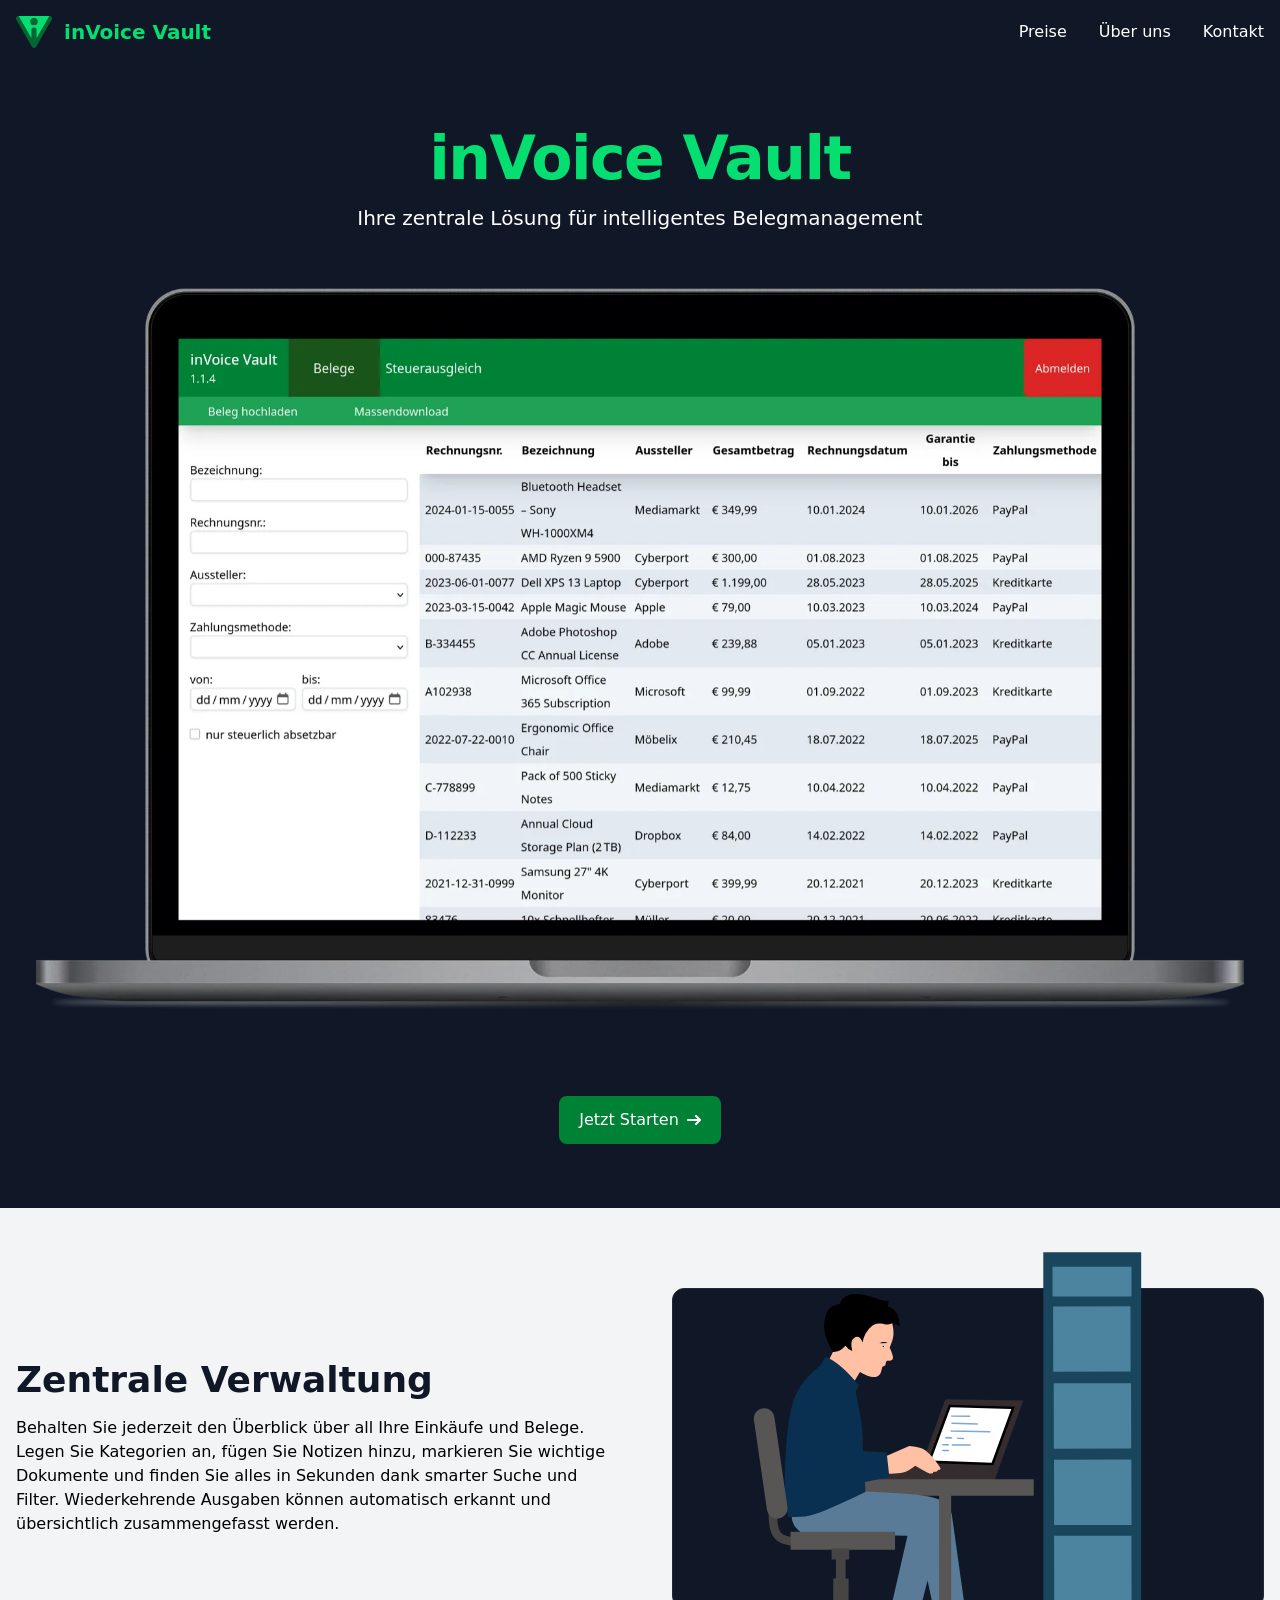
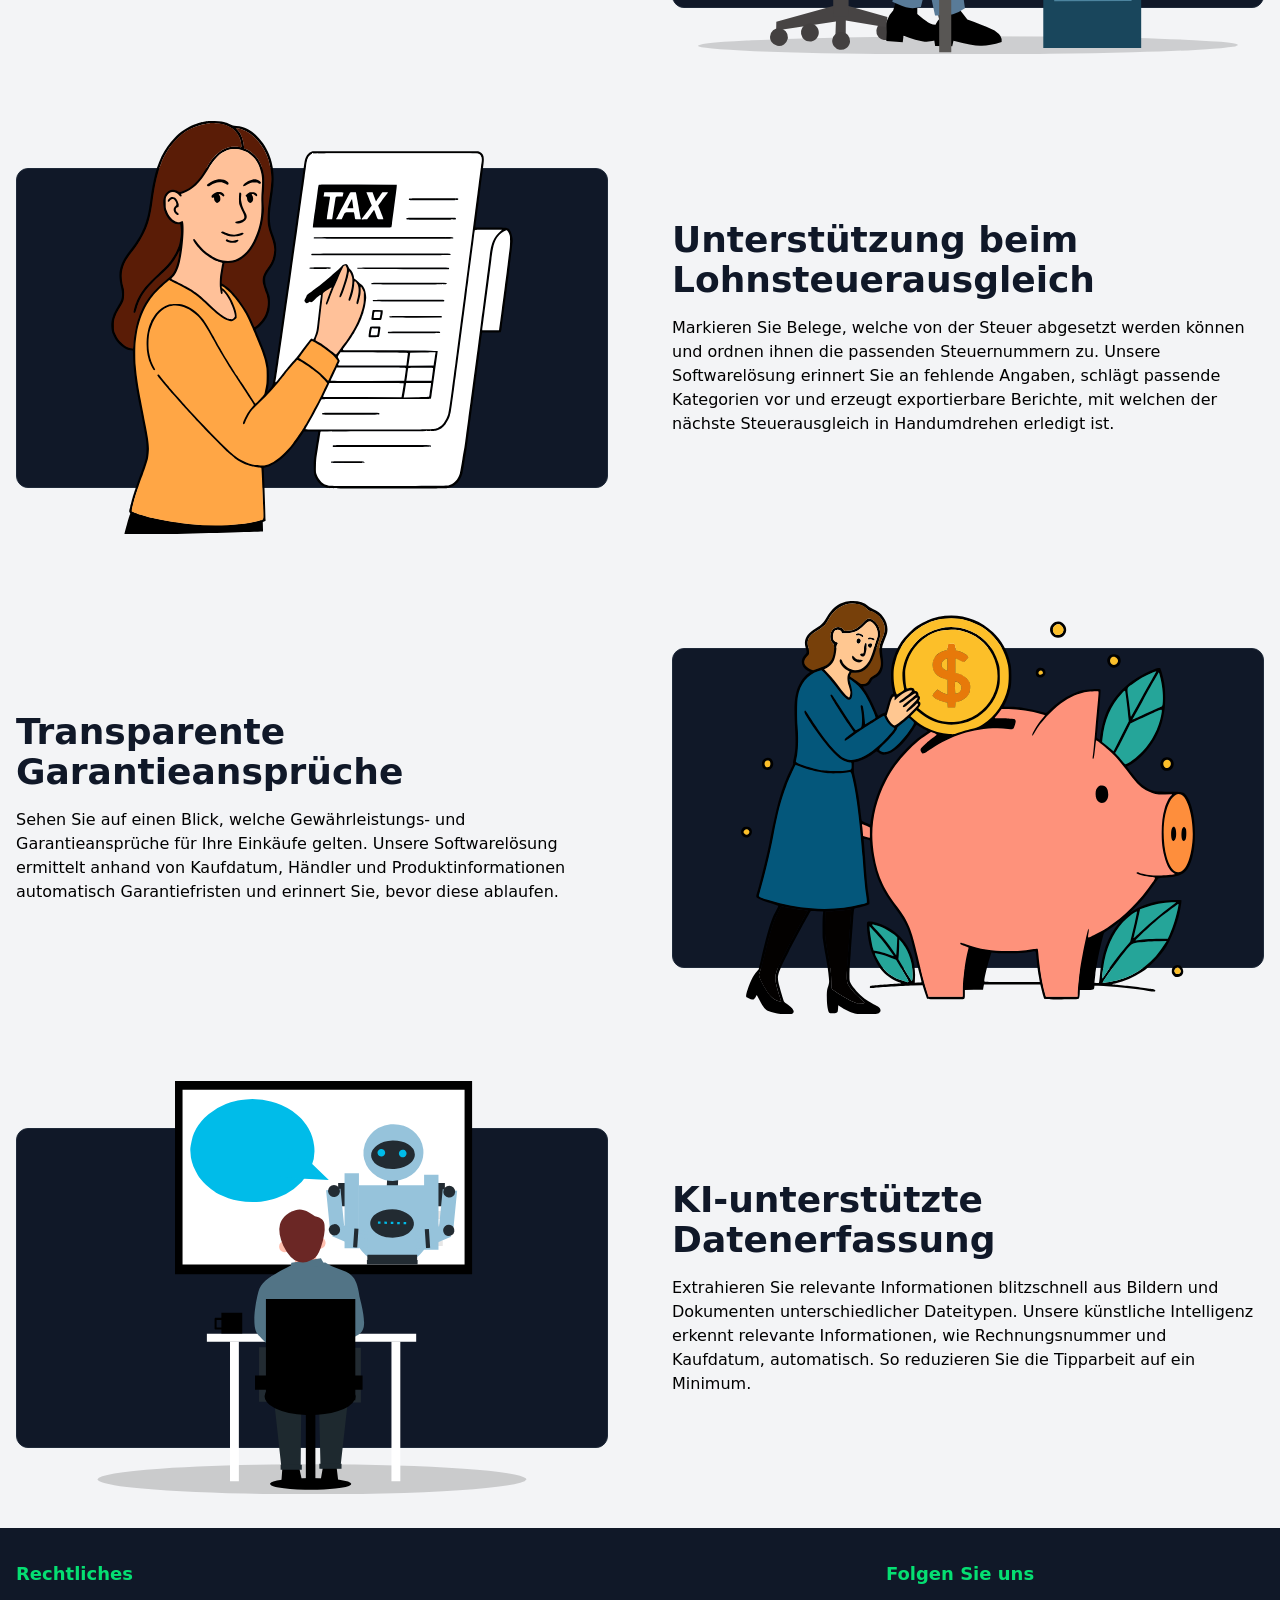
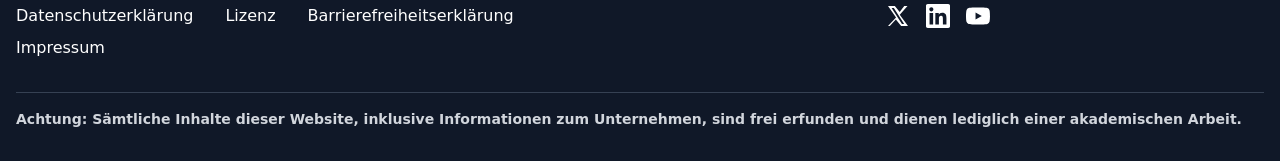
==== commit dc6632b7: "final adjustments" ====
--- a/index.html
+++ b/index.html
@@ -1,4 +1,5 @@
-<!DOCTYPE html><html lang="de" data-astro-cid-sckkx6r4> <head><meta charset="UTF-8"><meta name="viewport" content="width=device-width"><link rel="icon" type="image/svg+xml" href="/favicon.svg"><meta name="generator" content="Astro v5.16.3"><title>InVoice Vault - Intelligenter Belegmanager</title><link rel="stylesheet" href="/_astro/checkout-successful.BEvYBNXN.css"></head> <body class="bg-gray-900" data-astro-cid-sckkx6r4> <header class="bg-gray-900 text-white sticky top-0 z-10 w-full"> <div class="mx-auto max-w-screen-xl px-4 py-4"> <nav class="flex items-center justify-between relative"> <a href="/" class="flex items-center space-x-3"> <img src="/_astro/logo.DKJDBMwz.svg" alt="Logo von InVoice Vault" class="h-8 w-auto"> <span class="sr-only">Startseite</span> <span class="text-green-400 font-bold text-xl">inVoice Vault</span> </a> <ul class="hidden md:flex items-center space-x-8"> <li> <a class="relative text-white transition-colors duration-300
+<!DOCTYPE html><html lang="de" data-astro-cid-sckkx6r4> <head><meta charset="UTF-8"><meta name="viewport" content="width=device-width"><link rel="icon" type="image/svg+xml" href="/favicon.svg"><meta name="generator" content="Astro v5.16.3"><title>inVoice Vault - Intelligenter Belegmanager</title><style>/*! tailwindcss v4.1.17 | MIT License | https://tailwindcss.com */@layer properties{@supports (((-webkit-hyphens:none)) and (not (margin-trim:inline))) or ((-moz-orient:inline) and (not (color:rgb(from red r g b)))){*,:before,:after,::backdrop{--tw-rotate-x:initial;--tw-rotate-y:initial;--tw-rotate-z:initial;--tw-skew-x:initial;--tw-skew-y:initial;--tw-space-y-reverse:0;--tw-space-x-reverse:0;--tw-divide-y-reverse:0;--tw-border-style:solid;--tw-leading:initial;--tw-font-weight:initial;--tw-tracking:initial;--tw-shadow:0 0 #0000;--tw-shadow-color:initial;--tw-shadow-alpha:100%;--tw-inset-shadow:0 0 #0000;--tw-inset-shadow-color:initial;--tw-inset-shadow-alpha:100%;--tw-ring-color:initial;--tw-ring-shadow:0 0 #0000;--tw-inset-ring-color:initial;--tw-inset-ring-shadow:0 0 #0000;--tw-ring-inset:initial;--tw-ring-offset-width:0px;--tw-ring-offset-color:#fff;--tw-ring-offset-shadow:0 0 #0000;--tw-blur:initial;--tw-brightness:initial;--tw-contrast:initial;--tw-grayscale:initial;--tw-hue-rotate:initial;--tw-invert:initial;--tw-opacity:initial;--tw-saturate:initial;--tw-sepia:initial;--tw-drop-shadow:initial;--tw-drop-shadow-color:initial;--tw-drop-shadow-alpha:100%;--tw-drop-shadow-size:initial;--tw-backdrop-blur:initial;--tw-backdrop-brightness:initial;--tw-backdrop-contrast:initial;--tw-backdrop-grayscale:initial;--tw-backdrop-hue-rotate:initial;--tw-backdrop-invert:initial;--tw-backdrop-opacity:initial;--tw-backdrop-saturate:initial;--tw-backdrop-sepia:initial;--tw-duration:initial;--tw-content:""}}}@layer theme{:root,:host{--font-sans:ui-sans-serif,system-ui,sans-serif,"Apple Color Emoji","Segoe UI Emoji","Segoe UI Symbol","Noto Color Emoji";--font-mono:ui-monospace,SFMono-Regular,Menlo,Monaco,Consolas,"Liberation Mono","Courier New",monospace;--color-green-50:oklch(98.2% .018 155.826);--color-green-400:oklch(79.2% .209 151.711);--color-green-500:oklch(72.3% .219 149.579);--color-green-600:oklch(62.7% .194 149.214);--color-green-700:oklch(52.7% .154 150.069);--color-green-800:oklch(44.8% .119 151.328);--color-green-900:oklch(39.3% .095 152.535);--color-gray-100:oklch(96.7% .003 264.542);--color-gray-200:oklch(92.8% .006 264.531);--color-gray-300:oklch(87.2% .01 258.338);--color-gray-400:oklch(70.7% .022 261.325);--color-gray-500:oklch(55.1% .027 264.364);--color-gray-700:oklch(37.3% .034 259.733);--color-gray-800:oklch(27.8% .033 256.848);--color-gray-900:oklch(21% .034 264.665);--color-gray-950:oklch(13% .028 261.692);--color-white:#fff;--spacing:.25rem;--breakpoint-xl:80rem;--container-4xl:56rem;--container-6xl:72rem;--text-sm:.875rem;--text-sm--line-height:calc(1.25/.875);--text-base:1rem;--text-base--line-height: 1.5 ;--text-lg:1.125rem;--text-lg--line-height:calc(1.75/1.125);--text-xl:1.25rem;--text-xl--line-height:calc(1.75/1.25);--text-2xl:1.5rem;--text-2xl--line-height:calc(2/1.5);--text-3xl:1.875rem;--text-3xl--line-height: 1.2 ;--text-4xl:2.25rem;--text-4xl--line-height:calc(2.5/2.25);--text-6xl:3.75rem;--text-6xl--line-height:1;--font-weight-normal:400;--font-weight-medium:500;--font-weight-semibold:600;--font-weight-bold:700;--font-weight-extrabold:800;--tracking-tight:-.025em;--leading-relaxed:1.625;--radius-md:.375rem;--radius-lg:.5rem;--radius-xl:.75rem;--default-transition-duration:.15s;--default-transition-timing-function:cubic-bezier(.4,0,.2,1);--default-font-family:var(--font-sans);--default-mono-font-family:var(--font-mono)}}@layer base{*,:after,:before,::backdrop{box-sizing:border-box;border:0 solid;margin:0;padding:0}::file-selector-button{box-sizing:border-box;border:0 solid;margin:0;padding:0}html,:host{-webkit-text-size-adjust:100%;tab-size:4;line-height:1.5;font-family:var(--default-font-family,ui-sans-serif,system-ui,sans-serif,"Apple Color Emoji","Segoe UI Emoji","Segoe UI Symbol","Noto Color Emoji");font-feature-settings:var(--default-font-feature-settings,normal);font-variation-settings:var(--default-font-variation-settings,normal);-webkit-tap-highlight-color:transparent}hr{height:0;color:inherit;border-top-width:1px}abbr:where([title]){-webkit-text-decoration:underline dotted;text-decoration:underline dotted}h1,h2,h3,h4,h5,h6{font-size:inherit;font-weight:inherit}a{color:inherit;-webkit-text-decoration:inherit;text-decoration:inherit}b,strong{font-weight:bolder}code,kbd,samp,pre{font-family:var(--default-mono-font-family,ui-monospace,SFMono-Regular,Menlo,Monaco,Consolas,"Liberation Mono","Courier New",monospace);font-feature-settings:var(--default-mono-font-feature-settings,normal);font-variation-settings:var(--default-mono-font-variation-settings,normal);font-size:1em}small{font-size:80%}sub,sup{vertical-align:baseline;font-size:75%;line-height:0;position:relative}sub{bottom:-.25em}sup{top:-.5em}table{text-indent:0;border-color:inherit;border-collapse:collapse}:-moz-focusring{outline:auto}progress{vertical-align:baseline}summary{display:list-item}ol,ul,menu{list-style:none}img,svg,video,canvas,audio,iframe,embed,object{vertical-align:middle;display:block}img,video{max-width:100%;height:auto}button,input,select,optgroup,textarea{font:inherit;font-feature-settings:inherit;font-variation-settings:inherit;letter-spacing:inherit;color:inherit;opacity:1;background-color:#0000;border-radius:0}::file-selector-button{font:inherit;font-feature-settings:inherit;font-variation-settings:inherit;letter-spacing:inherit;color:inherit;opacity:1;background-color:#0000;border-radius:0}:where(select:is([multiple],[size])) optgroup{font-weight:bolder}:where(select:is([multiple],[size])) optgroup option{padding-inline-start:20px}::file-selector-button{margin-inline-end:4px}::placeholder{opacity:1}@supports (not ((-webkit-appearance:-apple-pay-button))) or (contain-intrinsic-size:1px){::placeholder{color:currentColor}@supports (color:color-mix(in lab,red,red)){::placeholder{color:color-mix(in oklab,currentcolor 50%,transparent)}}}textarea{resize:vertical}::-webkit-search-decoration{-webkit-appearance:none}::-webkit-date-and-time-value{min-height:1lh;text-align:inherit}::-webkit-datetime-edit{display:inline-flex}::-webkit-datetime-edit-fields-wrapper{padding:0}::-webkit-datetime-edit{padding-block:0}::-webkit-datetime-edit-year-field{padding-block:0}::-webkit-datetime-edit-month-field{padding-block:0}::-webkit-datetime-edit-day-field{padding-block:0}::-webkit-datetime-edit-hour-field{padding-block:0}::-webkit-datetime-edit-minute-field{padding-block:0}::-webkit-datetime-edit-second-field{padding-block:0}::-webkit-datetime-edit-millisecond-field{padding-block:0}::-webkit-datetime-edit-meridiem-field{padding-block:0}::-webkit-calendar-picker-indicator{line-height:1}:-moz-ui-invalid{box-shadow:none}button,input:where([type=button],[type=reset],[type=submit]){appearance:button}::file-selector-button{appearance:button}::-webkit-inner-spin-button{height:auto}::-webkit-outer-spin-button{height:auto}[hidden]:where(:not([hidden=until-found])){display:none!important}}@layer components;@layer utilities{.sr-only{clip-path:inset(50%);white-space:nowrap;border-width:0;width:1px;height:1px;margin:-1px;padding:0;position:absolute;overflow:hidden}.absolute{position:absolute}.relative{position:relative}.sticky{position:sticky}.top-0{top:calc(var(--spacing)*0)}.right-0{right:calc(var(--spacing)*0)}.z-10{z-index:10}.z-70{z-index:70}.order-2{order:2}.container{width:100%}@media(min-width:40rem){.container{max-width:40rem}}@media(min-width:48rem){.container{max-width:48rem}}@media(min-width:64rem){.container{max-width:64rem}}@media(min-width:80rem){.container{max-width:80rem}}@media(min-width:96rem){.container{max-width:96rem}}.m-320{margin:calc(var(--spacing)*320)}.mx-auto{margin-inline:auto}.my-4{margin-block:calc(var(--spacing)*4)}.mt-1{margin-top:calc(var(--spacing)*1)}.mt-2{margin-top:calc(var(--spacing)*2)}.mt-4{margin-top:calc(var(--spacing)*4)}.mt-6{margin-top:calc(var(--spacing)*6)}.mt-8{margin-top:calc(var(--spacing)*8)}.mt-10{margin-top:calc(var(--spacing)*10)}.mt-\[30px\]{margin-top:30px}.mb-2{margin-bottom:calc(var(--spacing)*2)}.mb-3{margin-bottom:calc(var(--spacing)*3)}.mb-4{margin-bottom:calc(var(--spacing)*4)}.mb-6{margin-bottom:calc(var(--spacing)*6)}.mb-8{margin-bottom:calc(var(--spacing)*8)}.mb-10{margin-bottom:calc(var(--spacing)*10)}.ml-2{margin-left:calc(var(--spacing)*2)}.block{display:block}.flex{display:flex}.grid{display:grid}.hidden{display:none}.inline-flex{display:inline-flex}.h-3\.5{height:calc(var(--spacing)*3.5)}.h-4{height:calc(var(--spacing)*4)}.h-6{height:calc(var(--spacing)*6)}.h-8{height:calc(var(--spacing)*8)}.h-64{height:calc(var(--spacing)*64)}.h-\[15em\]{height:15em}.h-\[130\%\]{height:130%}.h-max{height:max-content}.min-h-64{min-height:calc(var(--spacing)*64)}.w-3\.5{width:calc(var(--spacing)*3.5)}.w-4{width:calc(var(--spacing)*4)}.w-6{width:calc(var(--spacing)*6)}.w-7\/8{width:87.5%}.w-150{width:calc(var(--spacing)*150)}.w-\[15em\]{width:15em}.w-auto{width:auto}.w-full{width:100%}.max-w-4xl{max-width:var(--container-4xl)}.max-w-6xl{max-width:var(--container-6xl)}.max-w-full{max-width:100%}.max-w-screen-xl{max-width:var(--breakpoint-xl)}.grow{flex-grow:1}.transform{transform:var(--tw-rotate-x,)var(--tw-rotate-y,)var(--tw-rotate-z,)var(--tw-skew-x,)var(--tw-skew-y,)}.animate-\[fadeInUpwards_1s_ease-out\]{animation:1s ease-out fadeInUpwards}.cursor-pointer{cursor:pointer}.list-disc{list-style-type:disc}.list-none{list-style-type:none}.grid-cols-1{grid-template-columns:repeat(1,minmax(0,1fr))}.flex-col{flex-direction:column}.flex-row{flex-direction:row}.flex-wrap{flex-wrap:wrap}.items-center{align-items:center}.items-start{align-items:flex-start}.justify-between{justify-content:space-between}.justify-center{justify-content:center}.justify-end{justify-content:flex-end}.justify-items-start{justify-items:start}.gap-4{gap:calc(var(--spacing)*4)}.gap-6{gap:calc(var(--spacing)*6)}.gap-8{gap:calc(var(--spacing)*8)}.gap-16{gap:calc(var(--spacing)*16)}:where(.space-y-1>:not(:last-child)){--tw-space-y-reverse:0;margin-block-start:calc(calc(var(--spacing)*1)*var(--tw-space-y-reverse));margin-block-end:calc(calc(var(--spacing)*1)*calc(1 - var(--tw-space-y-reverse)))}:where(.space-y-4>:not(:last-child)){--tw-space-y-reverse:0;margin-block-start:calc(calc(var(--spacing)*4)*var(--tw-space-y-reverse));margin-block-end:calc(calc(var(--spacing)*4)*calc(1 - var(--tw-space-y-reverse)))}:where(.space-y-8>:not(:last-child)){--tw-space-y-reverse:0;margin-block-start:calc(calc(var(--spacing)*8)*var(--tw-space-y-reverse));margin-block-end:calc(calc(var(--spacing)*8)*calc(1 - var(--tw-space-y-reverse)))}.gap-x-8{column-gap:calc(var(--spacing)*8)}:where(.space-x-3>:not(:last-child)){--tw-space-x-reverse:0;margin-inline-start:calc(calc(var(--spacing)*3)*var(--tw-space-x-reverse));margin-inline-end:calc(calc(var(--spacing)*3)*calc(1 - var(--tw-space-x-reverse)))}:where(.space-x-4>:not(:last-child)){--tw-space-x-reverse:0;margin-inline-start:calc(calc(var(--spacing)*4)*var(--tw-space-x-reverse));margin-inline-end:calc(calc(var(--spacing)*4)*calc(1 - var(--tw-space-x-reverse)))}:where(.space-x-8>:not(:last-child)){--tw-space-x-reverse:0;margin-inline-start:calc(calc(var(--spacing)*8)*var(--tw-space-x-reverse));margin-inline-end:calc(calc(var(--spacing)*8)*calc(1 - var(--tw-space-x-reverse)))}.gap-y-2{row-gap:calc(var(--spacing)*2)}:where(.divide-y>:not(:last-child)){--tw-divide-y-reverse:0;border-bottom-style:var(--tw-border-style);border-top-style:var(--tw-border-style);border-top-width:calc(1px*var(--tw-divide-y-reverse));border-bottom-width:calc(1px*calc(1 - var(--tw-divide-y-reverse)))}:where(.divide-gray-200>:not(:last-child)){border-color:var(--color-gray-200)}.self-start{align-self:flex-start}.rounded{border-radius:.25rem}.rounded-lg{border-radius:var(--radius-lg)}.rounded-md{border-radius:var(--radius-md)}.rounded-xl{border-radius:var(--radius-xl)}.rounded-t-xl{border-top-left-radius:var(--radius-xl);border-top-right-radius:var(--radius-xl)}.border{border-style:var(--tw-border-style);border-width:1px}.border-t{border-top-style:var(--tw-border-style);border-top-width:1px}.border-gray-200{border-color:var(--color-gray-200)}.border-gray-300{border-color:var(--color-gray-300)}.border-gray-700{border-color:var(--color-gray-700)}.border-gray-800{border-color:var(--color-gray-800)}.border-gray-900{border-color:var(--color-gray-900)}.bg-\[\#05DF72\]{background-color:#05df72}.bg-gray-100{background-color:var(--color-gray-100)}.bg-gray-800{background-color:var(--color-gray-800)}.bg-gray-900{background-color:var(--color-gray-900)}.bg-gray-950{background-color:var(--color-gray-950)}.bg-green-500{background-color:var(--color-green-500)}.bg-green-700{background-color:var(--color-green-700)}.bg-white{background-color:var(--color-white)}.p-2{padding:calc(var(--spacing)*2)}.p-6{padding:calc(var(--spacing)*6)}.px-1{padding-inline:calc(var(--spacing)*1)}.px-3{padding-inline:calc(var(--spacing)*3)}.px-4{padding-inline:calc(var(--spacing)*4)}.px-5{padding-inline:calc(var(--spacing)*5)}.px-6{padding-inline:calc(var(--spacing)*6)}.px-8{padding-inline:calc(var(--spacing)*8)}.py-2{padding-block:calc(var(--spacing)*2)}.py-3{padding-block:calc(var(--spacing)*3)}.py-4{padding-block:calc(var(--spacing)*4)}.py-8{padding-block:calc(var(--spacing)*8)}.py-10{padding-block:calc(var(--spacing)*10)}.py-12{padding-block:calc(var(--spacing)*12)}.py-16{padding-block:calc(var(--spacing)*16)}.pt-4{padding-top:calc(var(--spacing)*4)}.pb-10{padding-bottom:calc(var(--spacing)*10)}.pl-5{padding-left:calc(var(--spacing)*5)}.text-center{text-align:center}.font-mono{font-family:var(--font-mono)}.text-2xl{font-size:var(--text-2xl);line-height:var(--tw-leading,var(--text-2xl--line-height))}.text-3xl{font-size:var(--text-3xl);line-height:var(--tw-leading,var(--text-3xl--line-height))}.text-4xl{font-size:var(--text-4xl);line-height:var(--tw-leading,var(--text-4xl--line-height))}.text-6xl{font-size:var(--text-6xl);line-height:var(--tw-leading,var(--text-6xl--line-height))}.text-base{font-size:var(--text-base);line-height:var(--tw-leading,var(--text-base--line-height))}.text-lg{font-size:var(--text-lg);line-height:var(--tw-leading,var(--text-lg--line-height))}.text-sm{font-size:var(--text-sm);line-height:var(--tw-leading,var(--text-sm--line-height))}.text-xl{font-size:var(--text-xl);line-height:var(--tw-leading,var(--text-xl--line-height))}.leading-none{--tw-leading:1;line-height:1}.leading-relaxed{--tw-leading:var(--leading-relaxed);line-height:var(--leading-relaxed)}.font-bold{--tw-font-weight:var(--font-weight-bold);font-weight:var(--font-weight-bold)}.font-extrabold{--tw-font-weight:var(--font-weight-extrabold);font-weight:var(--font-weight-extrabold)}.font-medium{--tw-font-weight:var(--font-weight-medium);font-weight:var(--font-weight-medium)}.font-normal{--tw-font-weight:var(--font-weight-normal);font-weight:var(--font-weight-normal)}.font-semibold{--tw-font-weight:var(--font-weight-semibold);font-weight:var(--font-weight-semibold)}.tracking-tight{--tw-tracking:var(--tracking-tight);letter-spacing:var(--tracking-tight)}.text-gray-300{color:var(--color-gray-300)}.text-gray-500{color:var(--color-gray-500)}.text-gray-700{color:var(--color-gray-700)}.text-gray-800{color:var(--color-gray-800)}.text-gray-900{color:var(--color-gray-900)}.text-green-400{color:var(--color-green-400)}.text-green-600{color:var(--color-green-600)}.text-green-700{color:var(--color-green-700)}.text-green-800{color:var(--color-green-800)}.text-white{color:var(--color-white)}.not-italic{font-style:normal}.underline{text-decoration-line:underline}.shadow{--tw-shadow:0 1px 3px 0 var(--tw-shadow-color,#0000001a),0 1px 2px -1px var(--tw-shadow-color,#0000001a);box-shadow:var(--tw-inset-shadow),var(--tw-inset-ring-shadow),var(--tw-ring-offset-shadow),var(--tw-ring-shadow),var(--tw-shadow)}.shadow-lg{--tw-shadow:0 10px 15px -3px var(--tw-shadow-color,#0000001a),0 4px 6px -4px var(--tw-shadow-color,#0000001a);box-shadow:var(--tw-inset-shadow),var(--tw-inset-ring-shadow),var(--tw-ring-offset-shadow),var(--tw-ring-shadow),var(--tw-shadow)}.shadow-md{--tw-shadow:0 4px 6px -1px var(--tw-shadow-color,#0000001a),0 2px 4px -2px var(--tw-shadow-color,#0000001a);box-shadow:var(--tw-inset-shadow),var(--tw-inset-ring-shadow),var(--tw-ring-offset-shadow),var(--tw-ring-shadow),var(--tw-shadow)}.shadow-sm{--tw-shadow:0 1px 3px 0 var(--tw-shadow-color,#0000001a),0 1px 2px -1px var(--tw-shadow-color,#0000001a);box-shadow:var(--tw-inset-shadow),var(--tw-inset-ring-shadow),var(--tw-ring-offset-shadow),var(--tw-ring-shadow),var(--tw-shadow)}.shadow-xl{--tw-shadow:0 20px 25px -5px var(--tw-shadow-color,#0000001a),0 8px 10px -6px var(--tw-shadow-color,#0000001a);box-shadow:var(--tw-inset-shadow),var(--tw-inset-ring-shadow),var(--tw-ring-offset-shadow),var(--tw-ring-shadow),var(--tw-shadow)}.filter{filter:var(--tw-blur,)var(--tw-brightness,)var(--tw-contrast,)var(--tw-grayscale,)var(--tw-hue-rotate,)var(--tw-invert,)var(--tw-saturate,)var(--tw-sepia,)var(--tw-drop-shadow,)}.backdrop-filter{-webkit-backdrop-filter:var(--tw-backdrop-blur,)var(--tw-backdrop-brightness,)var(--tw-backdrop-contrast,)var(--tw-backdrop-grayscale,)var(--tw-backdrop-hue-rotate,)var(--tw-backdrop-invert,)var(--tw-backdrop-opacity,)var(--tw-backdrop-saturate,)var(--tw-backdrop-sepia,);backdrop-filter:var(--tw-backdrop-blur,)var(--tw-backdrop-brightness,)var(--tw-backdrop-contrast,)var(--tw-backdrop-grayscale,)var(--tw-backdrop-hue-rotate,)var(--tw-backdrop-invert,)var(--tw-backdrop-opacity,)var(--tw-backdrop-saturate,)var(--tw-backdrop-sepia,)}.transition{transition-property:color,background-color,border-color,outline-color,text-decoration-color,fill,stroke,--tw-gradient-from,--tw-gradient-via,--tw-gradient-to,opacity,box-shadow,transform,translate,scale,rotate,filter,-webkit-backdrop-filter,backdrop-filter,display,content-visibility,overlay,pointer-events;transition-timing-function:var(--tw-ease,var(--default-transition-timing-function));transition-duration:var(--tw-duration,var(--default-transition-duration))}.transition-colors{transition-property:color,background-color,border-color,outline-color,text-decoration-color,fill,stroke,--tw-gradient-from,--tw-gradient-via,--tw-gradient-to;transition-timing-function:var(--tw-ease,var(--default-transition-timing-function));transition-duration:var(--tw-duration,var(--default-transition-duration))}.duration-200{--tw-duration:.2s;transition-duration:.2s}.duration-300{--tw-duration:.3s;transition-duration:.3s}.select-none{-webkit-user-select:none;user-select:none}.after\:absolute:after{content:var(--tw-content);position:absolute}.after\:-bottom-0\.5:after{content:var(--tw-content);bottom:calc(var(--spacing)*-.5)}.after\:left-0:after{content:var(--tw-content);left:calc(var(--spacing)*0)}.after\:h-0\.5:after{content:var(--tw-content);height:calc(var(--spacing)*.5)}.after\:w-0:after{content:var(--tw-content);width:calc(var(--spacing)*0)}.after\:bg-green-500:after{content:var(--tw-content);background-color:var(--color-green-500)}.after\:transition-all:after{content:var(--tw-content);transition-property:all;transition-timing-function:var(--tw-ease,var(--default-transition-timing-function));transition-duration:var(--tw-duration,var(--default-transition-duration))}.after\:duration-300:after{content:var(--tw-content);--tw-duration:.3s;transition-duration:.3s}.after\:content-\[\'\'\]:after{--tw-content:"";content:var(--tw-content)}@media(hover:hover){.hover\:bg-gray-700:hover{background-color:var(--color-gray-700)}.hover\:bg-green-50:hover{background-color:var(--color-green-50)}.hover\:bg-green-600:hover{background-color:var(--color-green-600)}.hover\:bg-green-800:hover{background-color:var(--color-green-800)}.hover\:text-green-800:hover{color:var(--color-green-800)}.hover\:text-white:hover{color:var(--color-white)}.hover\:after\:w-full:hover:after{content:var(--tw-content);width:100%}}.focus\:border-green-500:focus{border-color:var(--color-green-500)}.focus\:border-green-600:focus{border-color:var(--color-green-600)}.focus\:ring-2:focus{--tw-ring-shadow:var(--tw-ring-inset,)0 0 0 calc(2px + var(--tw-ring-offset-width))var(--tw-ring-color,currentcolor);box-shadow:var(--tw-inset-shadow),var(--tw-inset-ring-shadow),var(--tw-ring-offset-shadow),var(--tw-ring-shadow),var(--tw-shadow)}.focus\:ring-4:focus{--tw-ring-shadow:var(--tw-ring-inset,)0 0 0 calc(4px + var(--tw-ring-offset-width))var(--tw-ring-color,currentcolor);box-shadow:var(--tw-inset-shadow),var(--tw-inset-ring-shadow),var(--tw-ring-offset-shadow),var(--tw-ring-shadow),var(--tw-shadow)}.focus\:ring-green-500:focus{--tw-ring-color:var(--color-green-500)}.focus\:ring-green-600:focus{--tw-ring-color:var(--color-green-600)}.focus\:ring-green-900:focus{--tw-ring-color:var(--color-green-900)}.focus\:ring-offset-2:focus{--tw-ring-offset-width:2px;--tw-ring-offset-shadow:var(--tw-ring-inset,)0 0 0 var(--tw-ring-offset-width)var(--tw-ring-offset-color)}.focus\:outline-none:focus{--tw-outline-style:none;outline-style:none}.focus\:after\:w-full:focus:after{content:var(--tw-content);width:100%}@media(min-width:40rem){.sm\:col-span-2{grid-column:span 2/span 2}.sm\:grid-cols-2{grid-template-columns:repeat(2,minmax(0,1fr))}.sm\:flex-row{flex-direction:row}.sm\:justify-center{justify-content:center}:where(.sm\:space-y-0>:not(:last-child)){--tw-space-y-reverse:0;margin-block-start:calc(calc(var(--spacing)*0)*var(--tw-space-y-reverse));margin-block-end:calc(calc(var(--spacing)*0)*calc(1 - var(--tw-space-y-reverse)))}:where(.sm\:space-x-4>:not(:last-child)){--tw-space-x-reverse:0;margin-inline-start:calc(calc(var(--spacing)*4)*var(--tw-space-x-reverse));margin-inline-end:calc(calc(var(--spacing)*4)*calc(1 - var(--tw-space-x-reverse)))}.sm\:px-16{padding-inline:calc(var(--spacing)*16)}}@media(min-width:48rem){.md\:-order-1{order:-1}.md\:order-1{order:1}.md\:flex{display:flex}.md\:hidden{display:none}.md\:h-80{height:calc(var(--spacing)*80)}.md\:grid-cols-2{grid-template-columns:repeat(2,minmax(0,1fr))}.md\:justify-items-center{justify-items:center}.md\:text-4xl{font-size:var(--text-4xl);line-height:var(--tw-leading,var(--text-4xl--line-height))}}@media(min-width:64rem){.lg\:col-span-2{grid-column:span 2/span 2}.lg\:grid-cols-3{grid-template-columns:repeat(3,minmax(0,1fr))}.lg\:flex-row{flex-direction:row}.lg\:flex-wrap{flex-wrap:wrap}.lg\:px-48{padding-inline:calc(var(--spacing)*48)}.lg\:py-16{padding-block:calc(var(--spacing)*16)}.lg\:py-20{padding-block:calc(var(--spacing)*20)}.lg\:pb-20{padding-bottom:calc(var(--spacing)*20)}.lg\:text-xl{font-size:var(--text-xl);line-height:var(--tw-leading,var(--text-xl--line-height))}}@media(prefers-color-scheme:dark){.dark\:border-gray-700{border-color:var(--color-gray-700)}.dark\:bg-gray-800{background-color:var(--color-gray-800)}.dark\:text-gray-400{color:var(--color-gray-400)}.dark\:text-white{color:var(--color-white)}@media(hover:hover){.dark\:hover\:bg-gray-700:hover{background-color:var(--color-gray-700)}}}}main ul li{margin-left:calc(var(--spacing)*8);list-style-type:disc}main input[type=text],main input[type=email],main input[type=password],main textarea{border-radius:var(--radius-md);background-color:var(--color-white);width:100%;padding:calc(var(--spacing)*1);--tw-shadow:0 4px 6px -1px var(--tw-shadow-color,#0000001a),0 2px 4px -2px var(--tw-shadow-color,#0000001a);box-shadow:var(--tw-inset-shadow),var(--tw-inset-ring-shadow),var(--tw-ring-offset-shadow),var(--tw-ring-shadow),var(--tw-shadow)}:is(main input[type=text],main input[type=email],main input[type=password],main textarea):focus{border-style:var(--tw-border-style);border-width:1px;border-color:var(--color-gray-900)}main button{cursor:pointer;border-radius:var(--radius-lg);background-color:var(--color-green-700);padding-inline:calc(var(--spacing)*5);padding-block:calc(var(--spacing)*3);text-align:center;font-size:var(--text-base);line-height:var(--tw-leading,var(--text-base--line-height));--tw-font-weight:var(--font-weight-medium);font-weight:var(--font-weight-medium);color:var(--color-white);justify-content:center;align-items:center;display:flex}@media(hover:hover){main button:hover{background-color:var(--color-green-800)}}main button:focus{--tw-ring-shadow:var(--tw-ring-inset,)0 0 0 calc(4px + var(--tw-ring-offset-width))var(--tw-ring-color,currentcolor);box-shadow:var(--tw-inset-shadow),var(--tw-inset-ring-shadow),var(--tw-ring-offset-shadow),var(--tw-ring-shadow),var(--tw-shadow);--tw-ring-color:var(--color-green-900)}.alt-container{background-color:var(--color-gray-100);padding-inline:calc(var(--spacing)*2);padding-block:calc(var(--spacing)*4)}.alt-container h1{margin-bottom:calc(var(--spacing)*4);font-size:var(--text-4xl);line-height:var(--tw-leading,var(--text-4xl--line-height));--tw-font-weight:var(--font-weight-extrabold);font-weight:var(--font-weight-extrabold);color:var(--color-gray-900)}@keyframes fadeInUpwards{0%{opacity:0;transform:translateY(0)}to{opacity:1;transform:translateY(-30px)}}@property --tw-rotate-x{syntax:"*";inherits:false}@property --tw-rotate-y{syntax:"*";inherits:false}@property --tw-rotate-z{syntax:"*";inherits:false}@property --tw-skew-x{syntax:"*";inherits:false}@property --tw-skew-y{syntax:"*";inherits:false}@property --tw-space-y-reverse{syntax:"*";inherits:false;initial-value:0}@property --tw-space-x-reverse{syntax:"*";inherits:false;initial-value:0}@property --tw-divide-y-reverse{syntax:"*";inherits:false;initial-value:0}@property --tw-border-style{syntax:"*";inherits:false;initial-value:solid}@property --tw-leading{syntax:"*";inherits:false}@property --tw-font-weight{syntax:"*";inherits:false}@property --tw-tracking{syntax:"*";inherits:false}@property --tw-shadow{syntax:"*";inherits:false;initial-value:0 0 #0000}@property --tw-shadow-color{syntax:"*";inherits:false}@property --tw-shadow-alpha{syntax:"<percentage>";inherits:false;initial-value:100%}@property --tw-inset-shadow{syntax:"*";inherits:false;initial-value:0 0 #0000}@property --tw-inset-shadow-color{syntax:"*";inherits:false}@property --tw-inset-shadow-alpha{syntax:"<percentage>";inherits:false;initial-value:100%}@property --tw-ring-color{syntax:"*";inherits:false}@property --tw-ring-shadow{syntax:"*";inherits:false;initial-value:0 0 #0000}@property --tw-inset-ring-color{syntax:"*";inherits:false}@property --tw-inset-ring-shadow{syntax:"*";inherits:false;initial-value:0 0 #0000}@property --tw-ring-inset{syntax:"*";inherits:false}@property --tw-ring-offset-width{syntax:"<length>";inherits:false;initial-value:0}@property --tw-ring-offset-color{syntax:"*";inherits:false;initial-value:#fff}@property --tw-ring-offset-shadow{syntax:"*";inherits:false;initial-value:0 0 #0000}@property --tw-blur{syntax:"*";inherits:false}@property --tw-brightness{syntax:"*";inherits:false}@property --tw-contrast{syntax:"*";inherits:false}@property --tw-grayscale{syntax:"*";inherits:false}@property --tw-hue-rotate{syntax:"*";inherits:false}@property --tw-invert{syntax:"*";inherits:false}@property --tw-opacity{syntax:"*";inherits:false}@property --tw-saturate{syntax:"*";inherits:false}@property --tw-sepia{syntax:"*";inherits:false}@property --tw-drop-shadow{syntax:"*";inherits:false}@property --tw-drop-shadow-color{syntax:"*";inherits:false}@property --tw-drop-shadow-alpha{syntax:"<percentage>";inherits:false;initial-value:100%}@property --tw-drop-shadow-size{syntax:"*";inherits:false}@property --tw-backdrop-blur{syntax:"*";inherits:false}@property --tw-backdrop-brightness{syntax:"*";inherits:false}@property --tw-backdrop-contrast{syntax:"*";inherits:false}@property --tw-backdrop-grayscale{syntax:"*";inherits:false}@property --tw-backdrop-hue-rotate{syntax:"*";inherits:false}@property --tw-backdrop-invert{syntax:"*";inherits:false}@property --tw-backdrop-opacity{syntax:"*";inherits:false}@property --tw-backdrop-saturate{syntax:"*";inherits:false}@property --tw-backdrop-sepia{syntax:"*";inherits:false}@property --tw-duration{syntax:"*";inherits:false}@property --tw-content{syntax:"*";inherits:false;initial-value:""}html,body{margin:0;width:100%}
+</style></head> <body class="bg-gray-900" data-astro-cid-sckkx6r4> <header class="bg-gray-900 text-white sticky top-0 z-10 w-full"> <div class="mx-auto max-w-screen-xl px-4 py-4"> <nav class="flex items-center justify-between relative"> <a href="/" class="flex items-center space-x-3"> <img src="/assets/logo.DKJDBMwz.svg" alt="Logo von InVoice Vault" class="h-8 w-auto"> <span class="sr-only">Startseite</span> <span class="text-green-400 font-bold text-xl">inVoice Vault</span> </a> <ul class="hidden md:flex items-center space-x-8"> <li> <a class="relative text-white transition-colors duration-300
           after:content-[''] after:absolute after:w-0 after:h-0.5 after:-bottom-0.5
           after:left-0 after:bg-green-500 after:transition-all after:duration-300
           hover:after:w-full focus:after:w-full" href="/pricing"> Preise </a> </li> <li> <a class="relative text-white transition-colors duration-300
@@ -13,7 +14,7 @@
 inVoice Vault
 </h1> <small class="mb-8 text-lg font-normal text-white lg:text-xl sm:px-16 lg:px-48">
 Ihre zentrale Lösung für intelligentes Belegmanagement
-</small> </header> <div> <img src="/_astro/invoice_vault_mock.RBiTTMCY_22cE6R.webp" style="animation-fill-mode: forwards" alt="Notebook, auf dem die InVoice Vault Applikation ausgeführt wird" loading="lazy" decoding="async" fetchpriority="auto" width="1920" height="1221" class="mt-[30px] animate-[fadeInUpwards_1s_ease-out]"> </div> <div class="flex flex-col space-y-4 sm:flex-row sm:justify-center sm:space-y-0 sm:space-x-4 mt-10"> <a href="/pricing" class="flex justify-center items-center py-3 px-5 text-base font-medium text-center text-white rounded-lg bg-green-700 hover:bg-green-800 focus:ring-4 focus:ring-green-900"> Jetzt Starten <svg class="w-3.5 h-3.5 ml-2" aria-hidden="true" xmlns="http://www.w3.org/2000/svg" fill="none" viewBox="0 0 14 10"> <path stroke="currentColor" stroke-linecap="round" stroke-linejoin="round" stroke-width="2" d="M1 5h12m0 0L9 1m4 4L9 9"></path> </svg> </a> </div> </div> </section> <section id="verwaltung" class="bg-gray-100 bg-whiteborder-gray-800"> <div class="py-10 lg:py-20 px-4 mx-auto max-w-screen-xl"> <div class="grid gap-16 md:grid-cols-2 items-center"> <div> <h2 class="text-3xl md:text-4xl font-extrabold text-gray-900">Zentrale Verwaltung</h2> <p class="mt-4"> 
+</small> </header> <div> <img src="/assets/invoice_vault_mock.DteIenOJ_Z1I5YoE.webp" style="animation-fill-mode: forwards" alt="Notebook, auf dem die InVoice Vault Applikation ausgeführt wird" loading="lazy" decoding="async" fetchpriority="auto" width="1920" height="1221" class="mt-[30px] animate-[fadeInUpwards_1s_ease-out]"> </div> <div class="flex flex-col space-y-4 sm:flex-row sm:justify-center sm:space-y-0 sm:space-x-4 mt-10"> <a href="/pricing" class="flex justify-center items-center py-3 px-5 text-base font-medium text-center text-white rounded-lg bg-green-700 hover:bg-green-800 focus:ring-4 focus:ring-green-900"> Jetzt Starten <svg class="w-3.5 h-3.5 ml-2" aria-hidden="true" xmlns="http://www.w3.org/2000/svg" fill="none" viewBox="0 0 14 10"> <path stroke="currentColor" stroke-linecap="round" stroke-linejoin="round" stroke-width="2" d="M1 5h12m0 0L9 1m4 4L9 9"></path> </svg> </a> </div> </div> </section> <section id="verwaltung" class="bg-gray-100 bg-whiteborder-gray-800"> <div class="py-10 lg:py-20 px-4 mx-auto max-w-screen-xl"> <div class="grid gap-16 md:grid-cols-2 items-center"> <div> <h2 class="text-3xl md:text-4xl font-extrabold text-gray-900">Zentrale Verwaltung</h2> <p class="mt-4"> 
 Behalten Sie jederzeit den Überblick über all Ihre Einkäufe und Belege. Legen Sie Kategorien an,
     fügen Sie Notizen hinzu, markieren Sie wichtige Dokumente und finden Sie alles in Sekunden dank
     smarter Suche und Filter. Wiederkehrende Ausgaben können automatisch erkannt und übersichtlich
@@ -415,7 +416,7 @@
   <g fill="#6b2725" id="g80" transform="translate(-177.5295,-701.8)">
     <path d="m 542.23,928.61 1.8102,0.47449 q 5.5901,1.1792 9.7429,4.553 1.331,1.2061 2.3425,2.8999 l 0.9118,1.8459 q 0.82185,1.9834 1.2045,4.6374 1.7344,13.969 -6.4635,38.938 -2.3945,6.5648 -5.0842,10.826 -1.3509,2.1469 -2.8154,3.8272 -0.64044,1.0736 -4.7201,4.18091 -12.499,7.1551 -23.909,4.2604 -14.435,-3.4486 -26.119,-27.21201 -4.2765,-9.0476 -6.0148,-18.489 -1.73,-9.4373 0.43756,-17.266 1.1235,-3.8535 3.0941,-7.1483 l 2.1271,-3.1481 q 2.3112,-3.0058 5.1365,-5.4139 2.8251,-2.4085 5.9422,-4.194 1.543,-1.3014 9.4522,-3.8912 7.3059,-1.9152 14.377,0.0154 7.9146,2.1801 18.547,10.304" id="path80" />
   </g>
-</svg> </div> </div> </div> </section>  </main> <footer class="bg-gray-900 text-white"> <div class="py-8 px-4 mx-auto max-w-screen-xl"> <div class="grid grid-cols-1 md:grid-cols-2 lg:grid-cols-3 gap-8"> <!-- Legal Links Section --> <nav aria-labelledby="legal-header"> <h2 class="text-lg font-semibold mb-4 text-green-400" id="legal-header">Rechtliches</h2> <ul class="space-y-2"> <li> <a class="relative text-white transition-colors duration-300
+</svg> </div> </div> </div> </section>  </main> <footer class="bg-gray-900 text-white"> <div class="py-8 px-4 mx-auto max-w-screen-xl"> <div class="grid grid-cols-1 md:grid-cols-2 gap-8 justify-items-start md:justify-items-center"> <nav aria-labelledby="legal-header"> <h2 class="text-lg font-semibold mb-4 text-green-400" id="legal-header">Rechtliches</h2> <ul class="flex flex-col gap-y-2 gap-x-8 lg:flex-row lg:flex-wrap"> <li> <a class="relative text-white transition-colors duration-300
           after:content-[''] after:absolute after:w-0 after:h-0.5 after:-bottom-0.5
           after:left-0 after:bg-green-500 after:transition-all after:duration-300
           hover:after:w-full focus:after:w-full" href="/legal/datenschutz"> 
@@ -423,7 +424,7 @@
  </a> </li> <li> <a class="relative text-white transition-colors duration-300
           after:content-[''] after:absolute after:w-0 after:h-0.5 after:-bottom-0.5
           after:left-0 after:bg-green-500 after:transition-all after:duration-300
-          hover:after:w-full focus:after:w-full" href="/legal/eula"> 
+          hover:after:w-full focus:after:w-full" href="/legal/lizenzvertrag"> 
 Lizenz
  </a> </li> <li> <a class="relative text-white transition-colors duration-300
           after:content-[''] after:absolute after:w-0 after:h-0.5 after:-bottom-0.5
@@ -435,11 +436,6 @@
           after:left-0 after:bg-green-500 after:transition-all after:duration-300
           hover:after:w-full focus:after:w-full" href="/legal/impressum"> 
 Impressum
- </a> </li> </ul> </nav> <nav aria-labelledby="contact-header"> <h2 class="text-lg font-semibold mb-4 text-green-400" id="contact-header">Kontakt</h2> <ul class="space-y-2"> <li> <a class="relative text-white transition-colors duration-300
-          after:content-[''] after:absolute after:w-0 after:h-0.5 after:-bottom-0.5
-          after:left-0 after:bg-green-500 after:transition-all after:duration-300
-          hover:after:w-full focus:after:w-full" href="/contact"> 
-Kontakt
  </a> </li> </ul> </nav> <div> <h2 class="text-lg font-semibold mb-4 text-green-400">Folgen Sie uns</h2> <div class="flex space-x-4"> <a href="" class="text-white hover:text-white transition-colors duration-200" aria-label="X"> <svg class="w-6 h-6" fill="currentColor" viewBox="0 0 24 24" aria-hidden="true"> <path d="M18.244 2H21.5L13.75 10.864 22 22h-6.844l-5.3-6.5-6.056 6.5H2l8.029-8.615L2 2h6.844l4.834 5.933L18.244 2Zm-2.298 18h2.213L7.83 4H5.617L15.946 20Z"></path> </svg> </a> <a href="" class="text-white hover:text-white transition-colors duration-200" aria-label="LinkedIn"> <svg class="w-6 h-6" fill="currentColor" viewBox="0 0 24 24" aria-hidden="true"> <path d="M20.447 20.452h-3.554v-5.569c0-1.328-.027-3.037-1.852-3.037-1.853 0-2.136 1.445-2.136 2.939v5.667H9.351V9h3.414v1.561h.046c.477-.9 1.637-1.85 3.37-1.85 3.601 0 4.267 2.37 4.267 5.455v6.286zM5.337 7.433c-1.144 0-2.063-.926-2.063-2.065 0-1.138.92-2.063 2.063-2.063 1.14 0 2.064.925 2.064 2.063 0 1.139-.925 2.065-2.064 2.065zm1.782 13.019H3.555V9h3.564v11.452zM22.225 0H1.771C.792 0 0 .774 0 1.729v20.542C0 23.227.792 24 1.771 24h20.451C23.2 24 24 23.227 24 22.271V1.729C24 .774 23.2 0 22.222 0h.003z"></path> </svg> </a> <a href="" class="text-white hover:text-white transition-colors duration-200" aria-label="YouTube"> <svg class="w-6 h-6" fill="currentColor" viewBox="0 0 24 24" aria-hidden="true"> <path d="M23.498 6.186a3.016 3.016 0 0 0-2.122-2.136C19.505 3.545 12 3.545 12 3.545s-7.505 0-9.377.505A3.017 3.017 0 0 0 .502 6.186C0 8.07 0 12 0 12s0 3.93.502 5.814a3.016 3.016 0 0 0 2.122 2.136c1.871.505 9.376.505 9.376.505s7.505 0 9.377-.505a3.015 3.015 0 0 0 2.122-2.136C24 15.93 24 12 24 12s0-3.93-.502-5.814zM9.545 15.568V8.432L15.818 12l-6.273 3.568z"></path> </svg> </a> </div> </div> </div> <div class="mt-8 border-t border-gray-700 pt-4 text-sm text-gray-300"> <strong>
 Achtung: Sämtliche Inhalte dieser Website, inklusive Informationen zum Unternehmen,
                 sind frei erfunden und dienen lediglich einer akademischen Arbeit.
